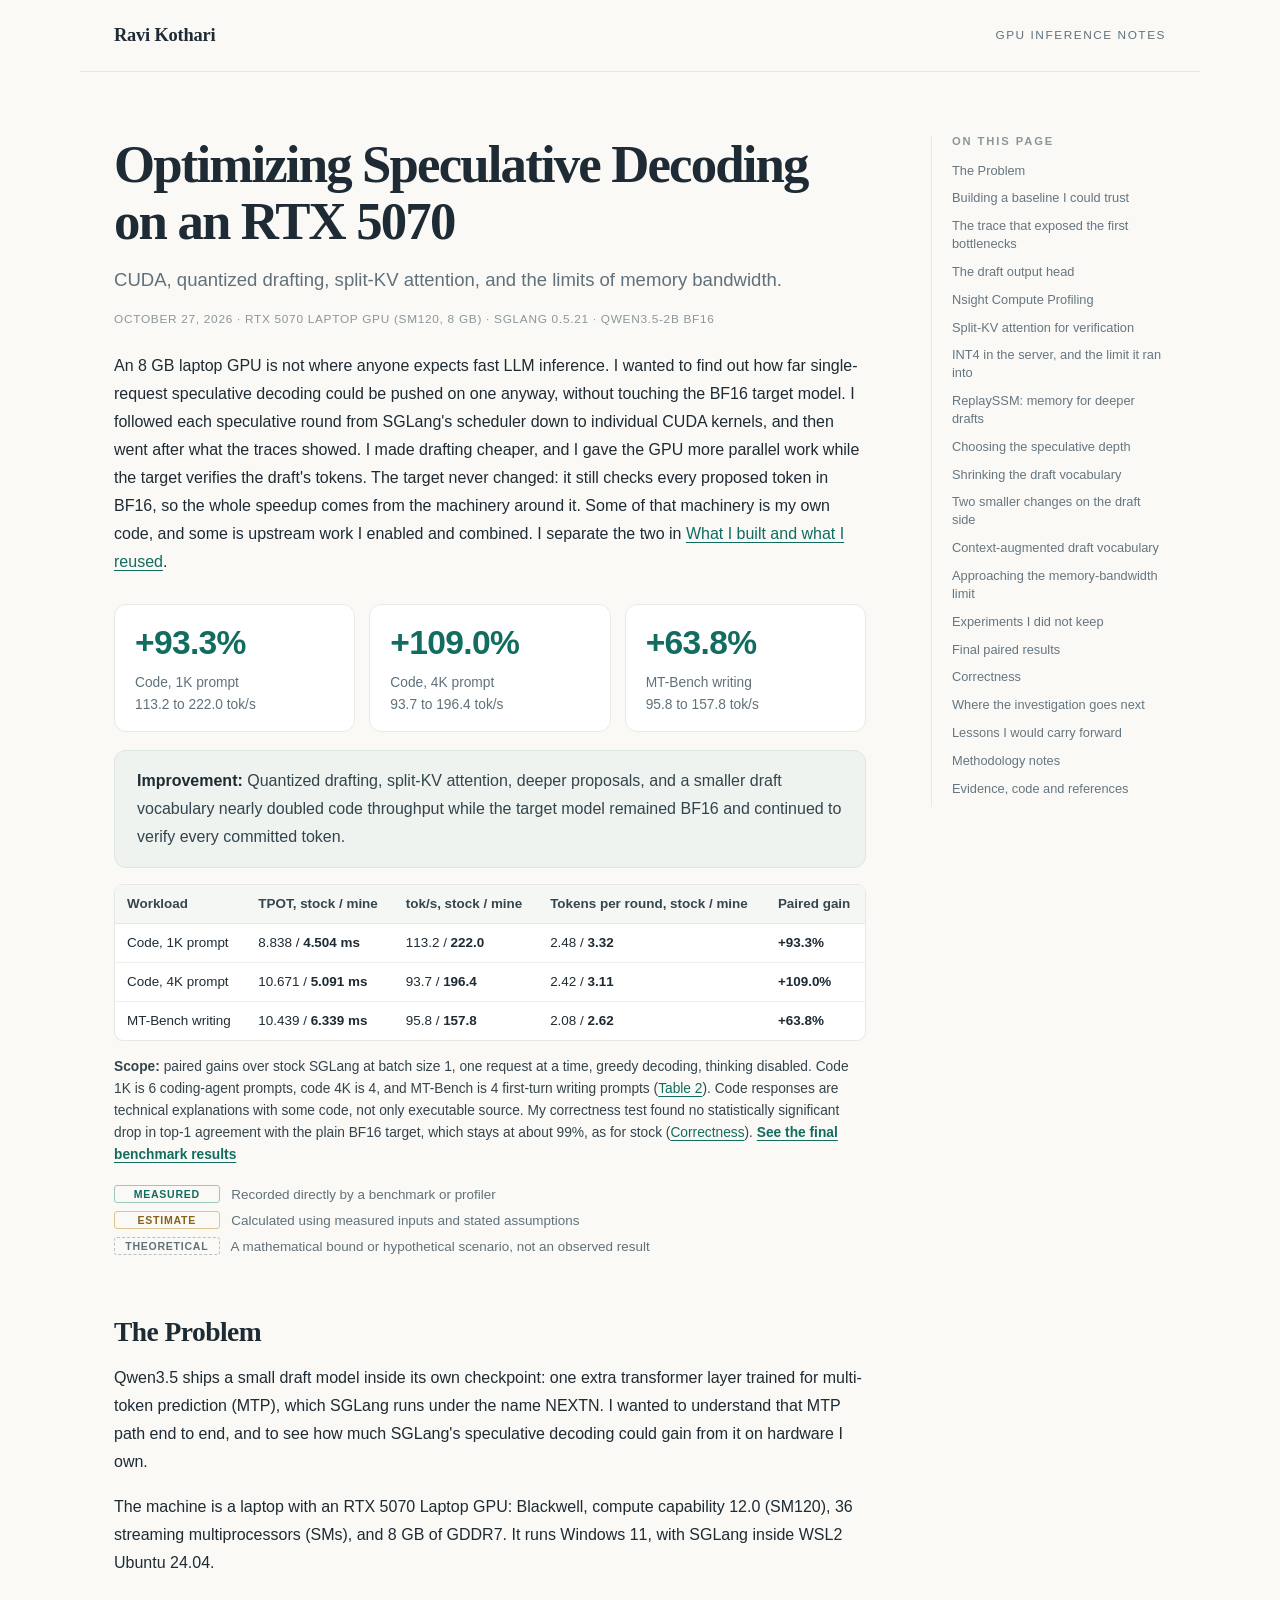
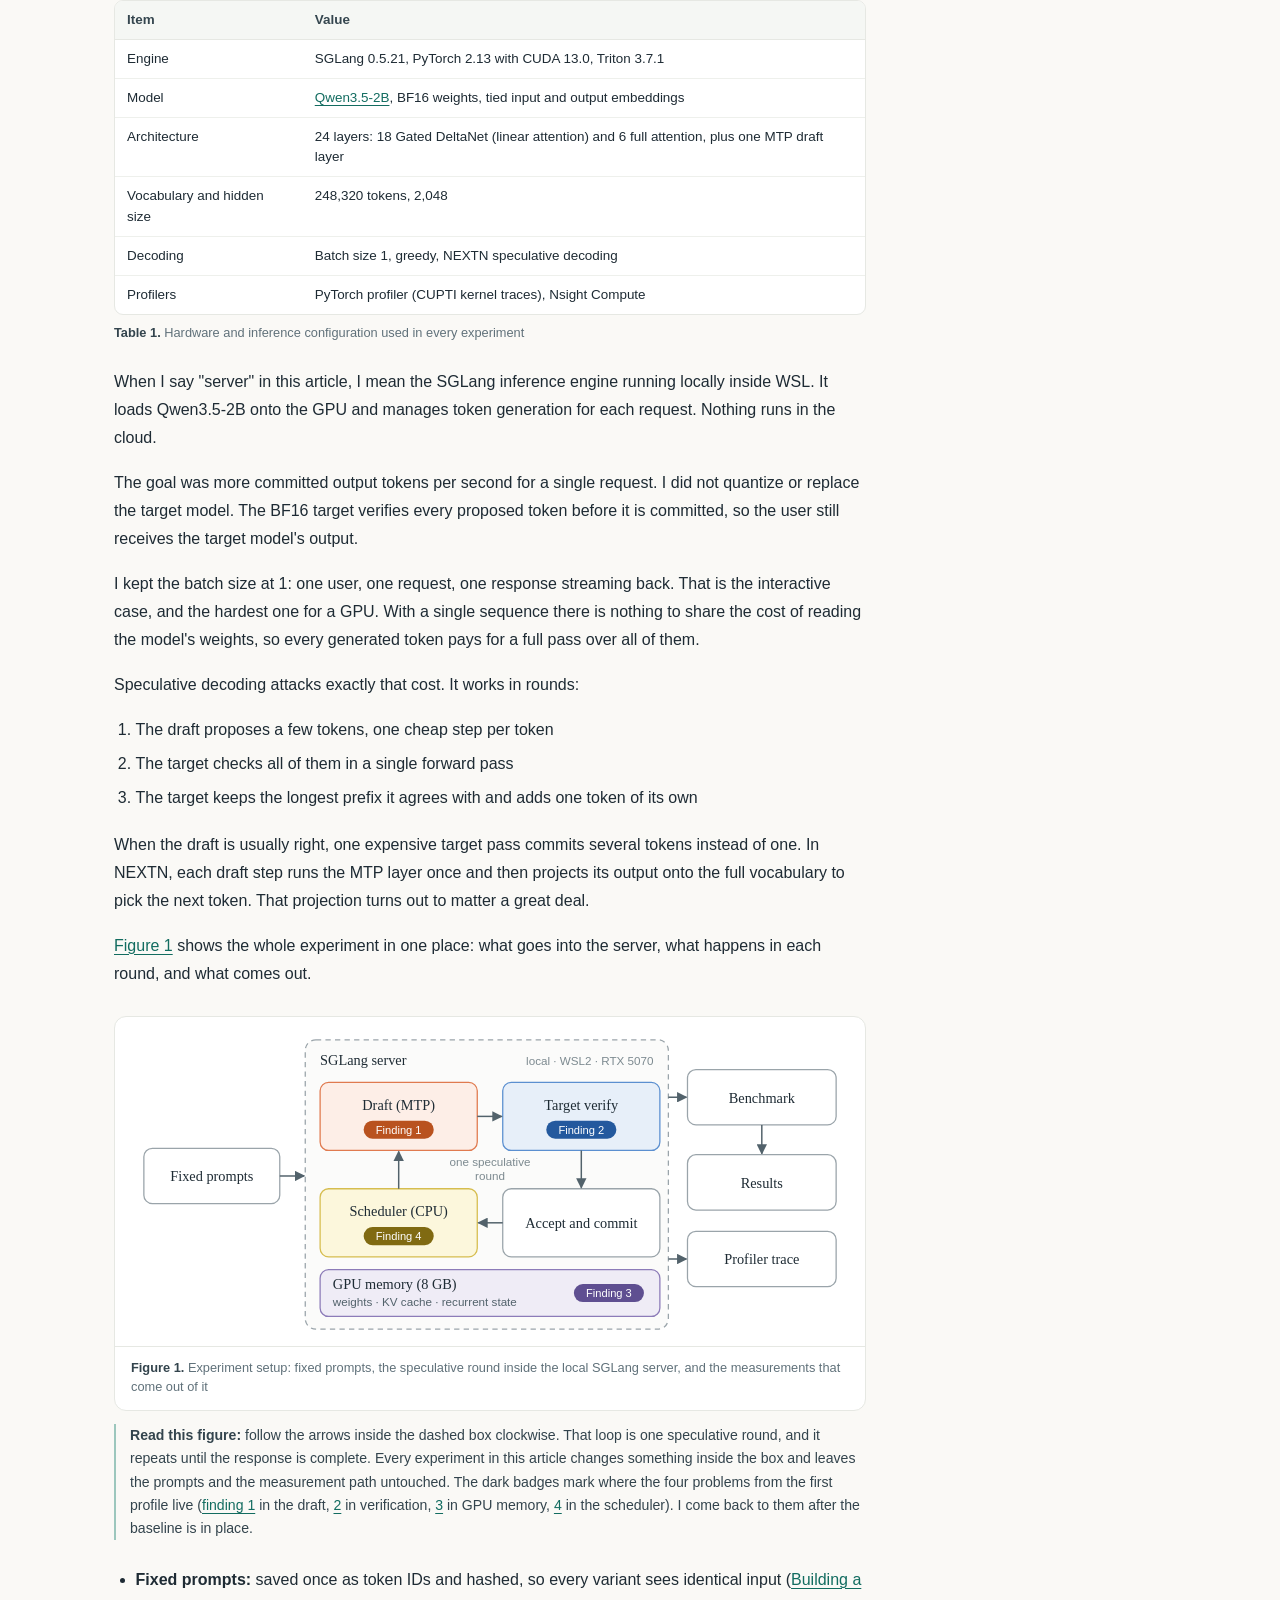
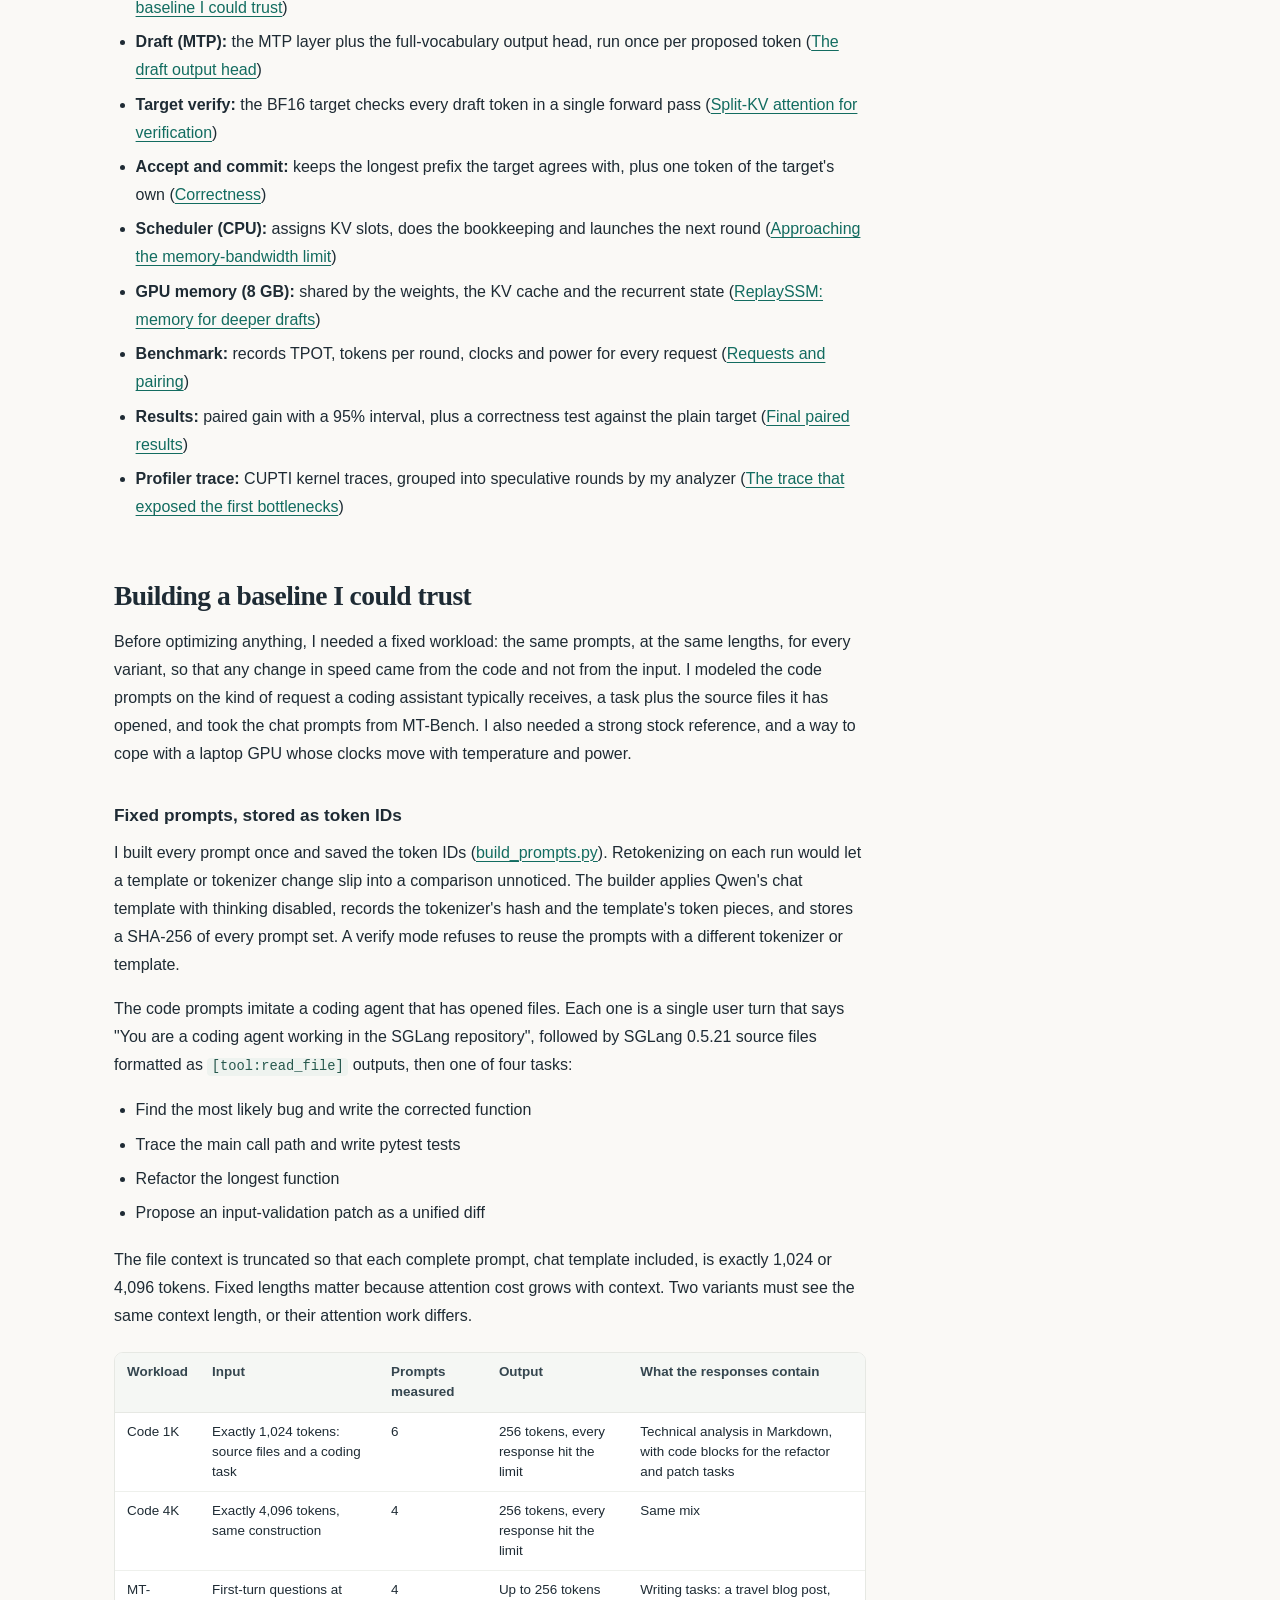
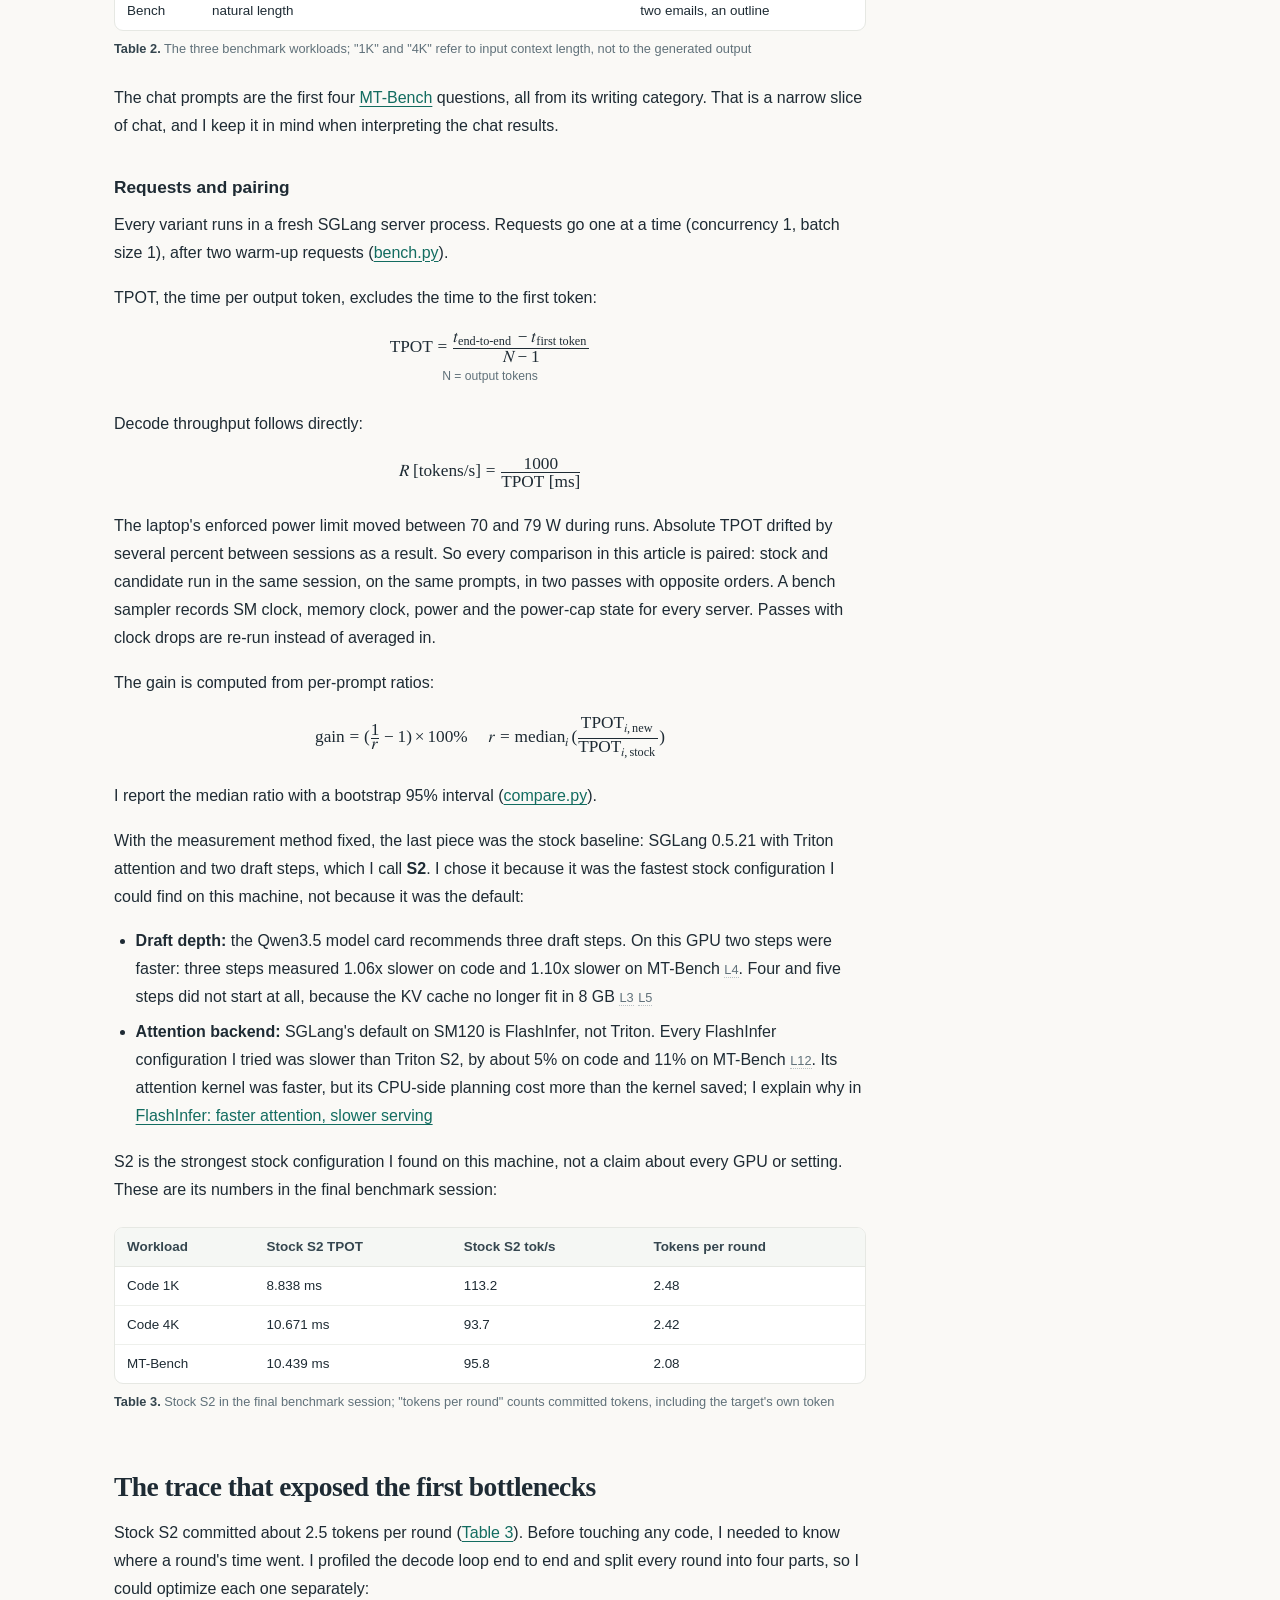
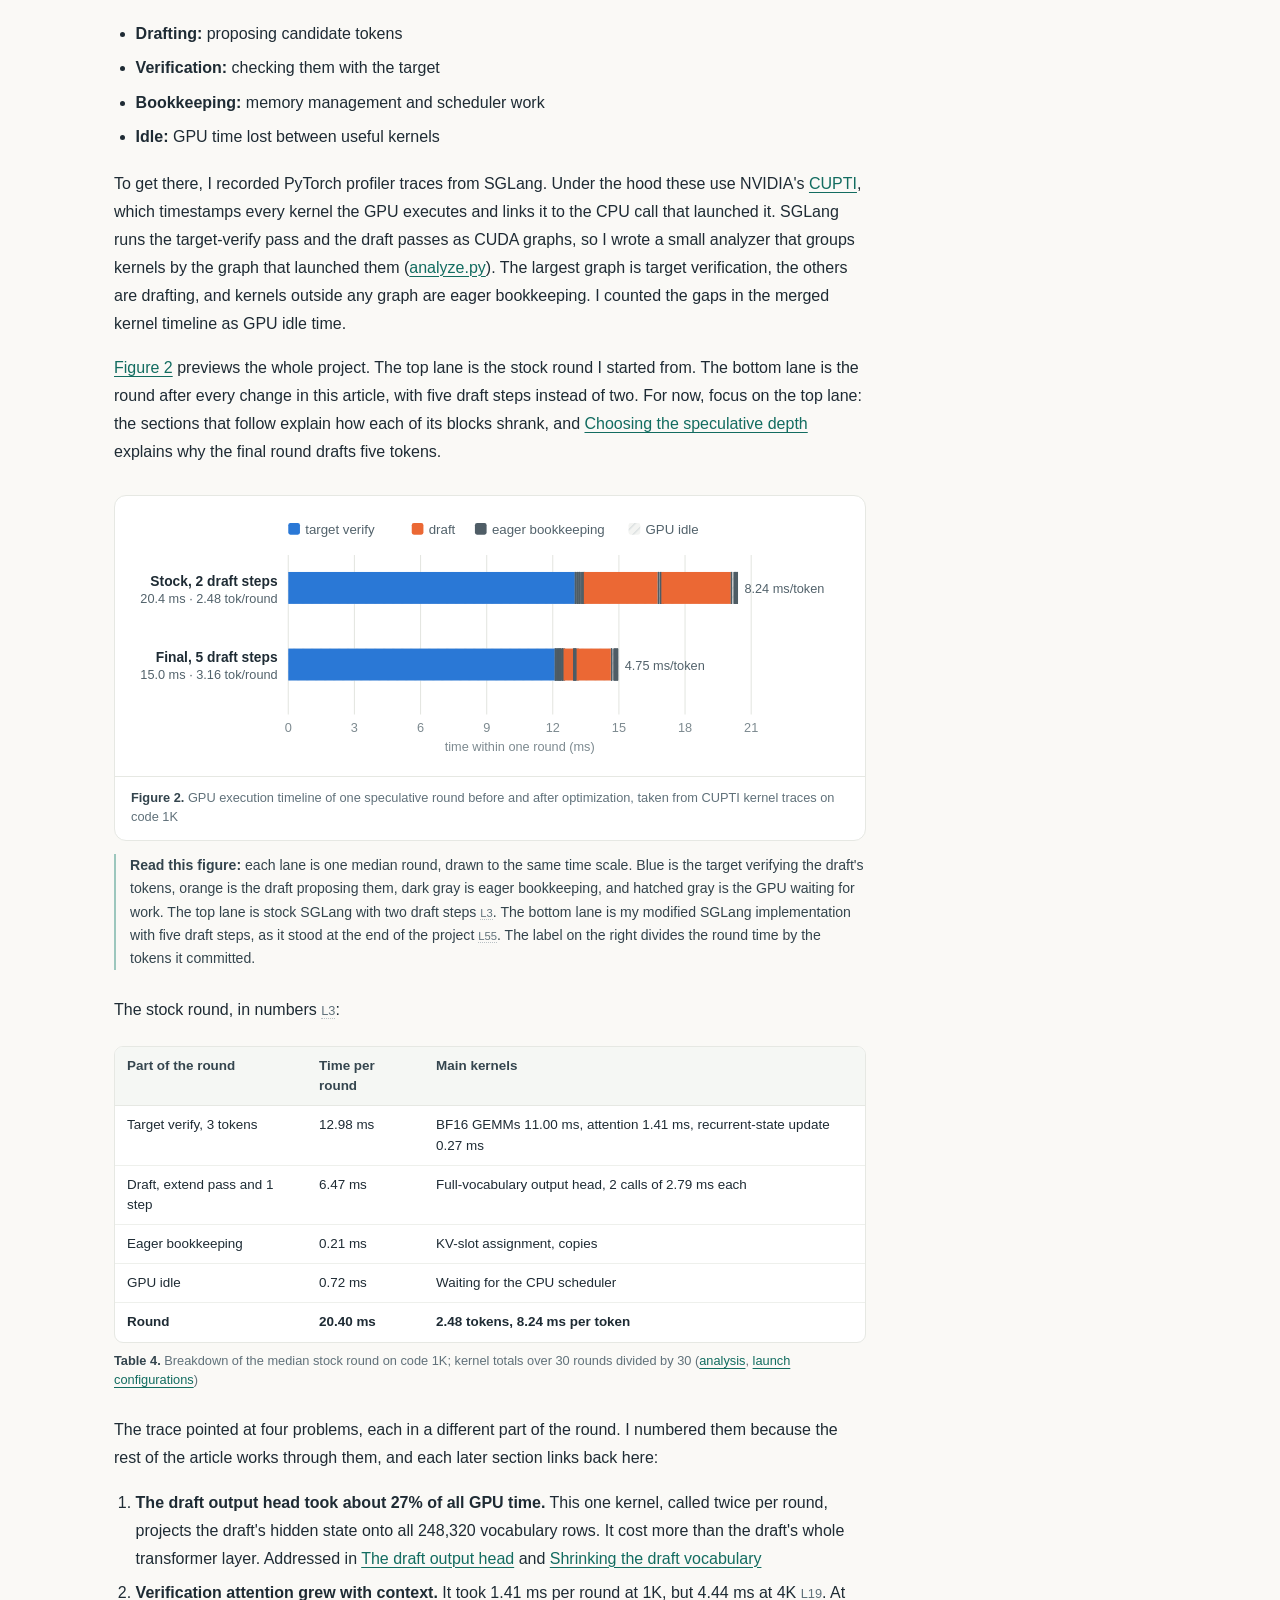
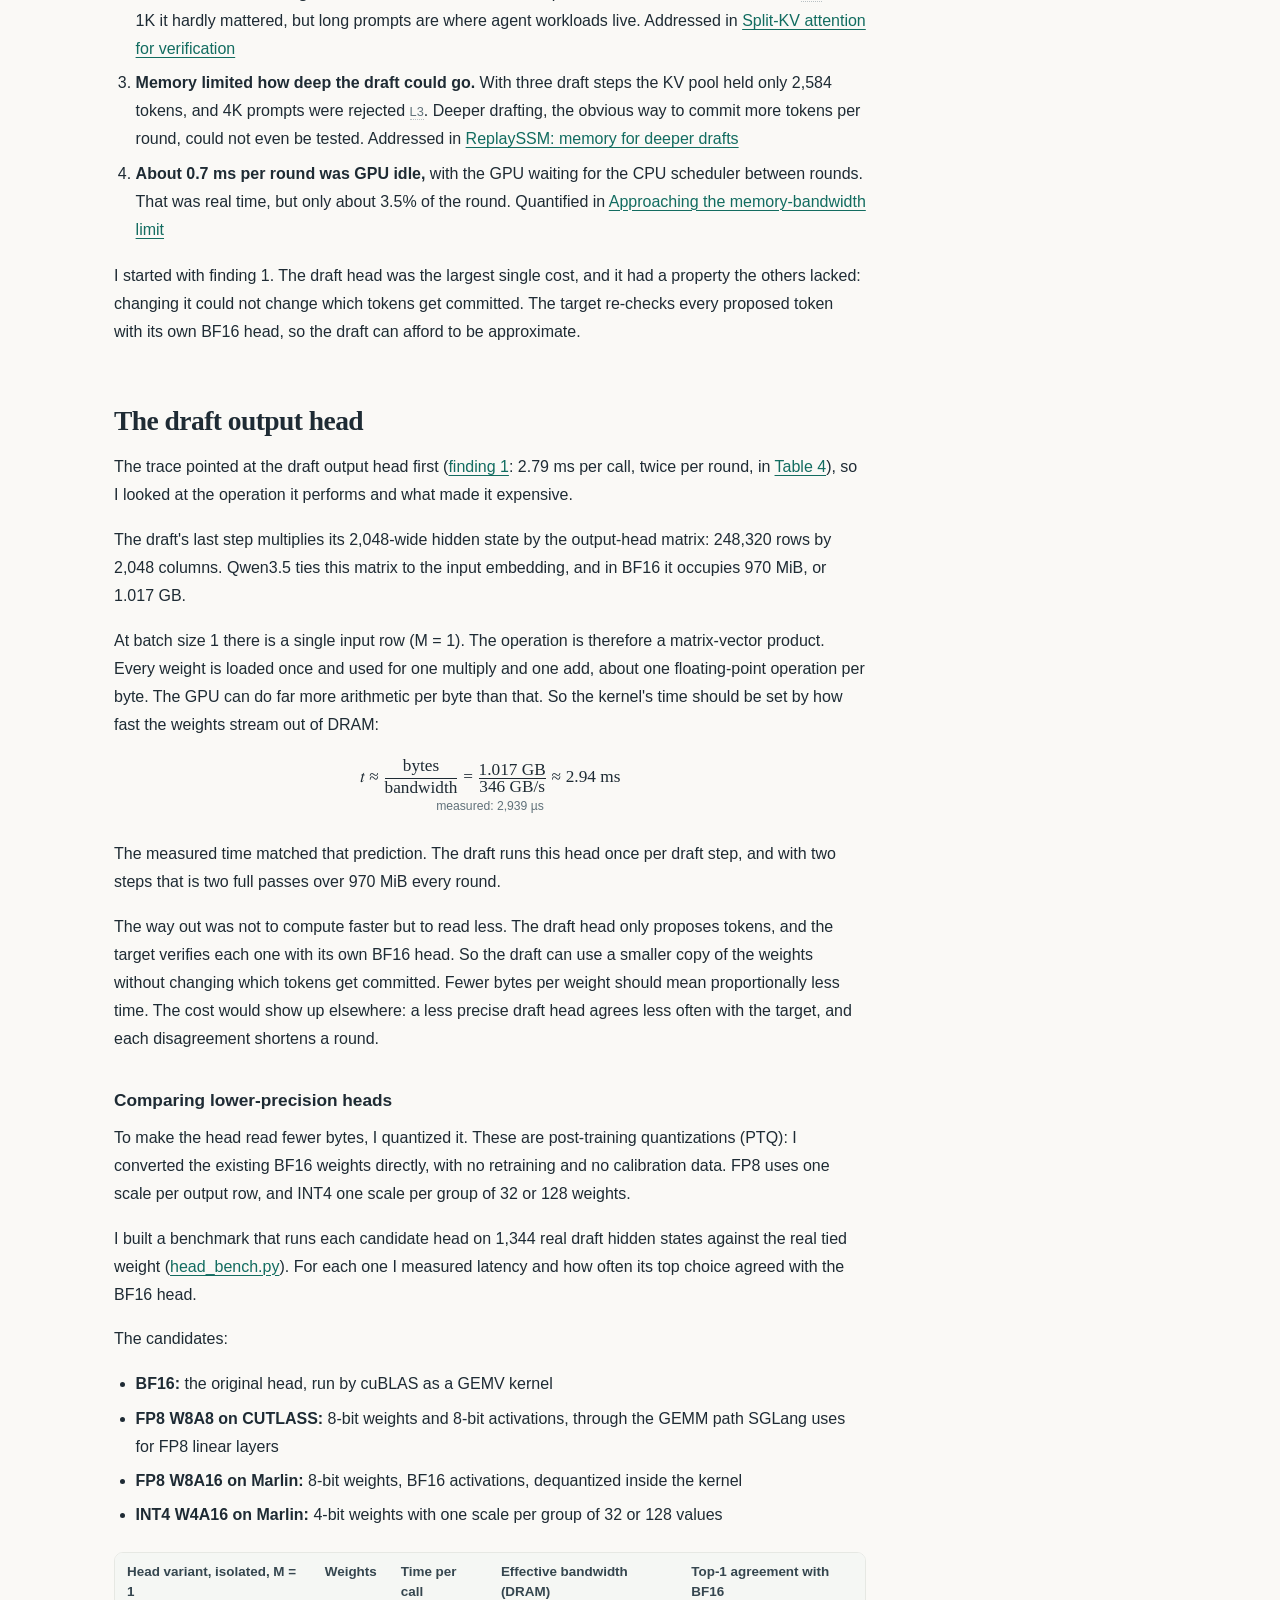
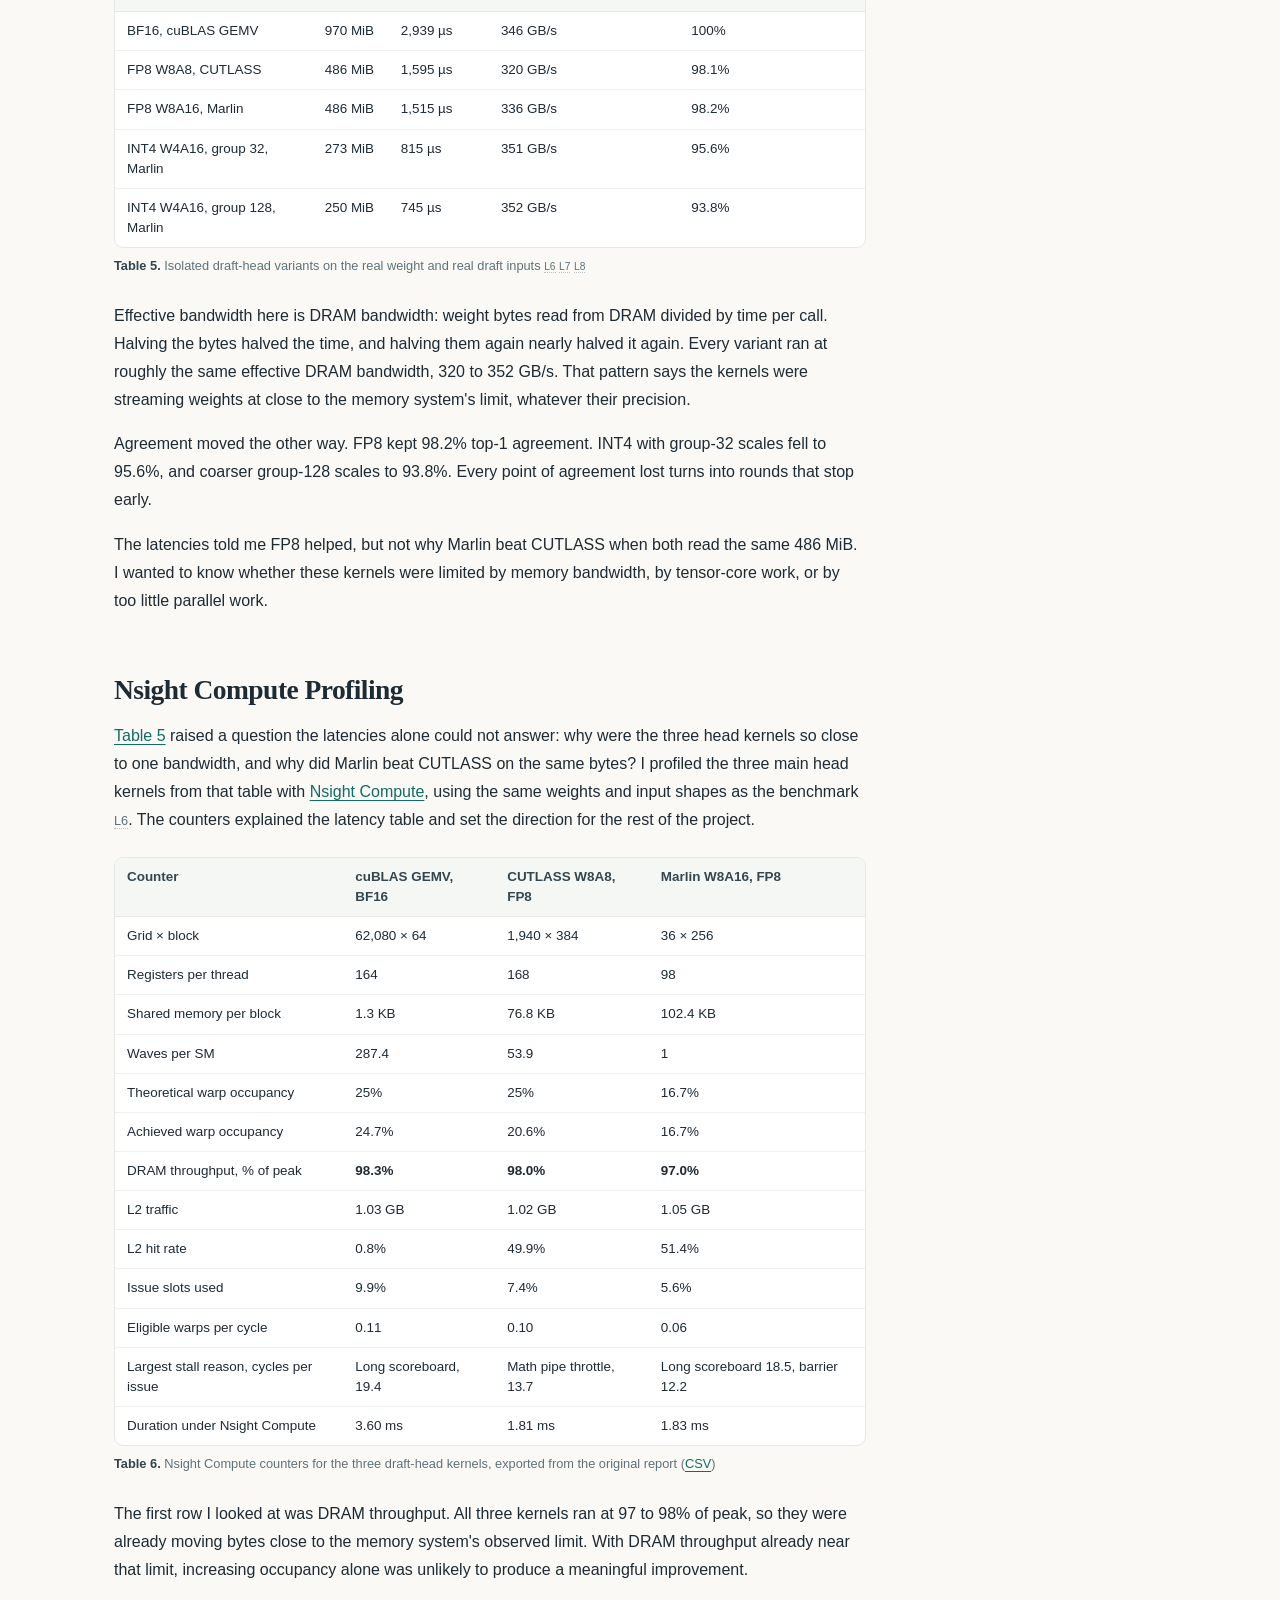
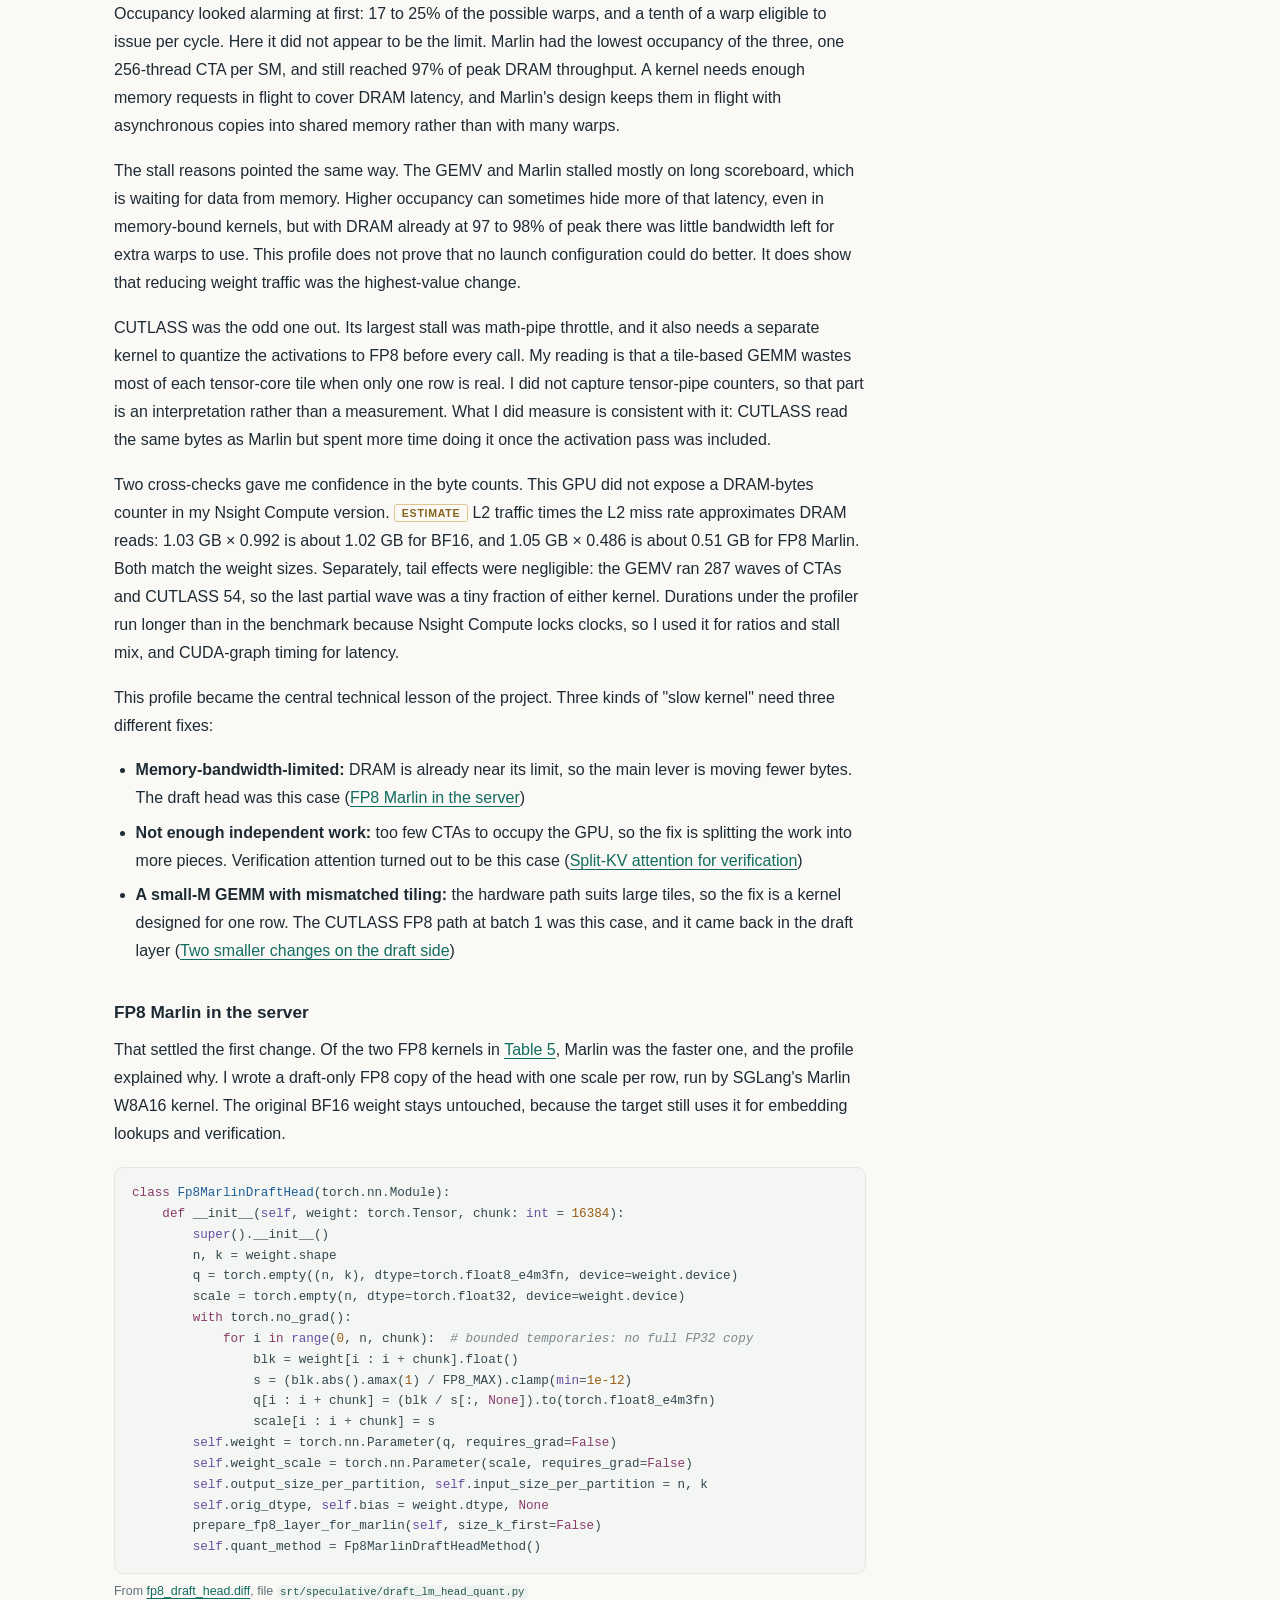
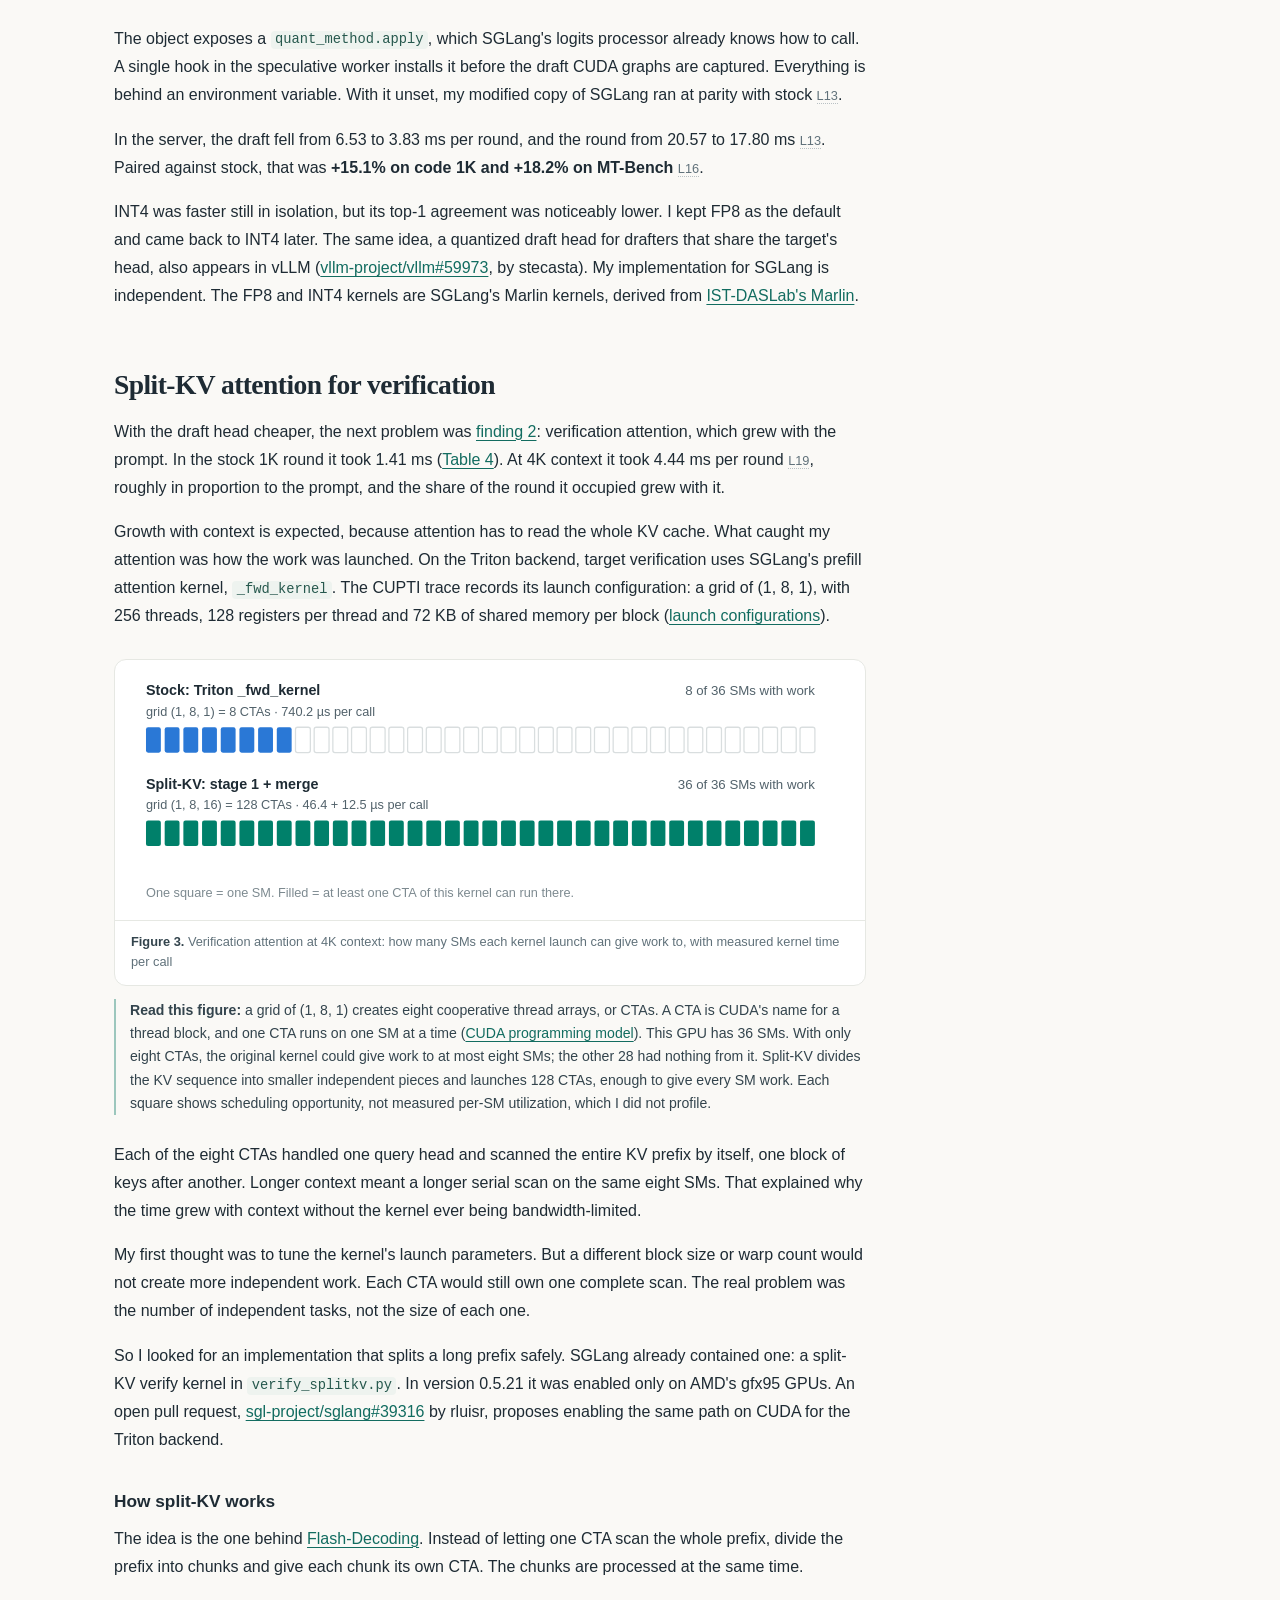
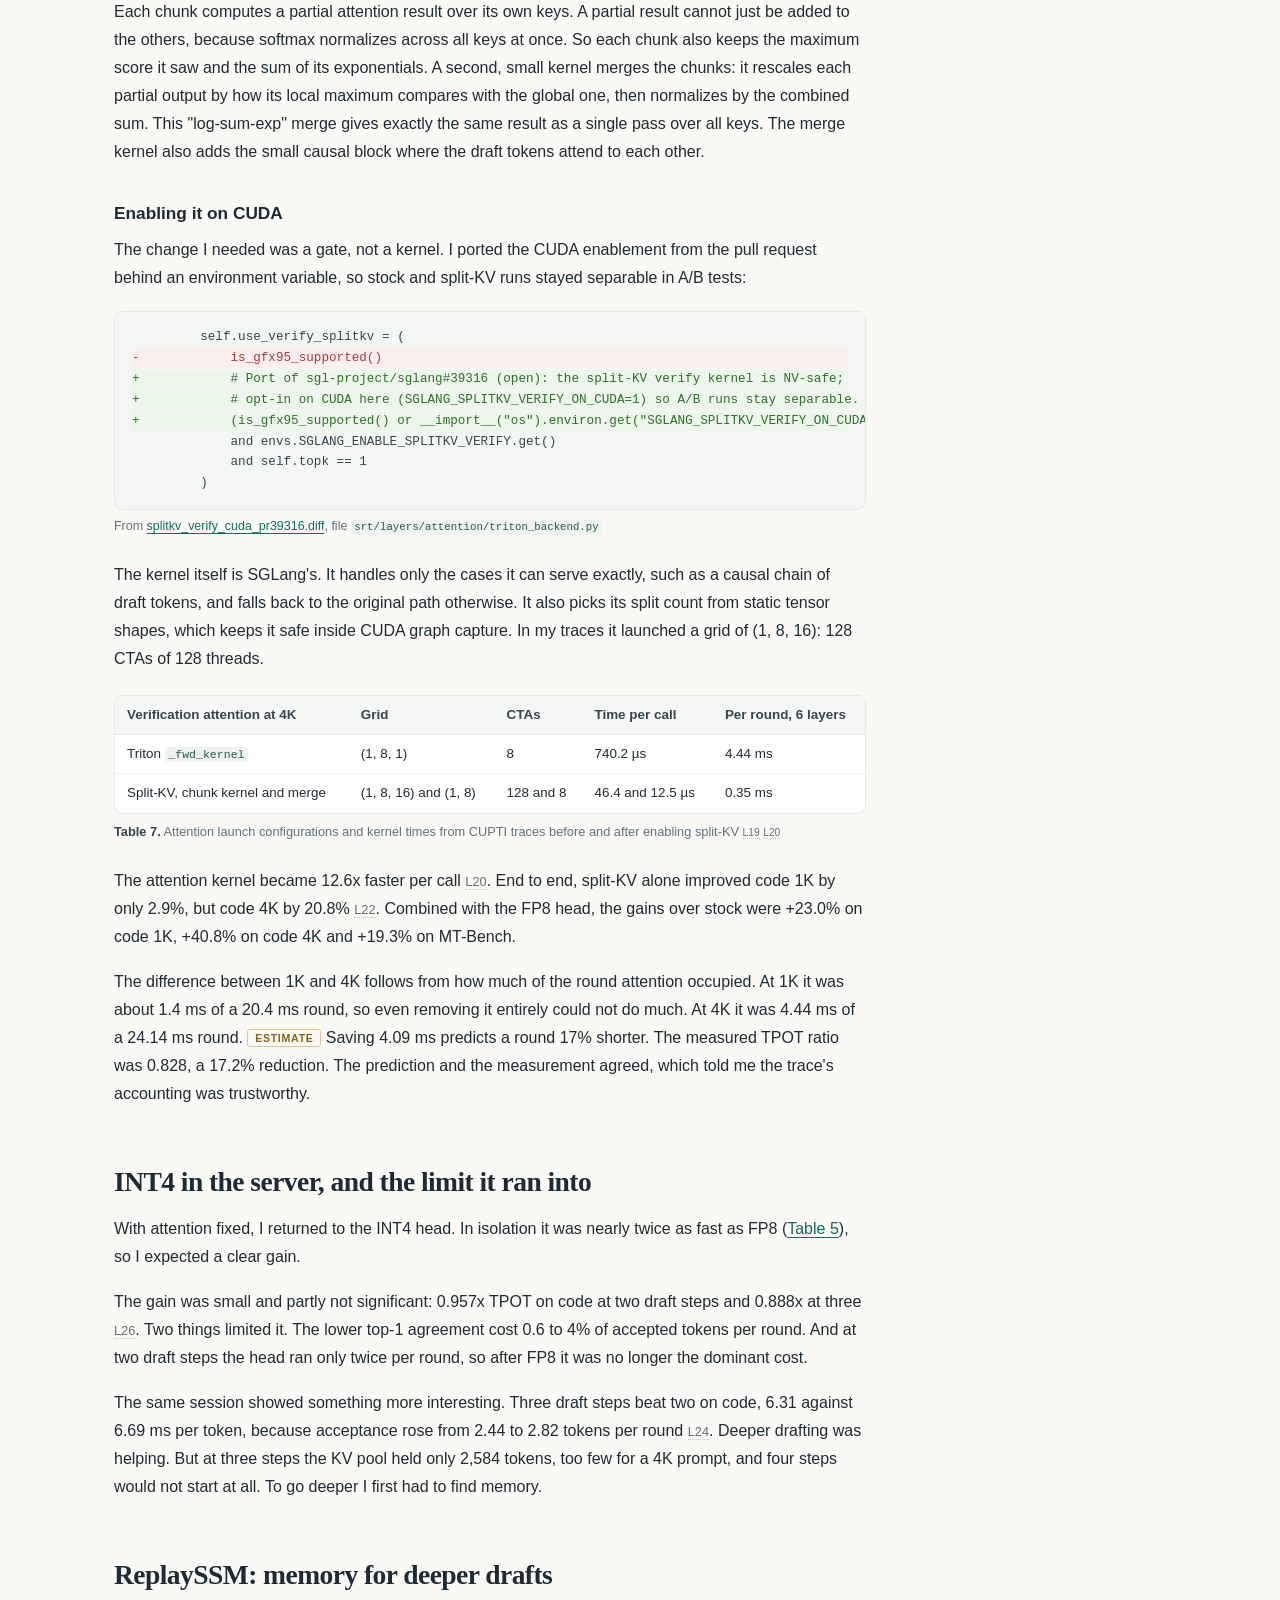
==== index.html @ a0af60de "Publish speculative decoding write-up: RTX 5070, SGLang NEXTN, Qwen3.5-2B" ====
<!doctype html>
<html lang="en">
<head>
<meta charset="utf-8">
<meta name="viewport" content="width=device-width, initial-scale=1">
<title>Optimizing Speculative Decoding on an RTX 5070</title>
<meta name="description" content="How I made SGLang&#x27;s NEXTN speculative decoding for Qwen3.5-2B up to 2.1x faster on an 8 GB laptop GPU without touching the BF16 target model.">
<meta name="author" content="Ravi Kothari">
<meta name="theme-color" content="#faf9f6">
<link rel="stylesheet" href="style.css">
</head>
<body>
<header class="site"><a href="index.html">Ravi Kothari</a><span>GPU inference notes</span></header>
<main>
<article>
<header class="post">
<h1>Optimizing Speculative Decoding on an RTX 5070</h1>
<p class="subtitle">CUDA, quantized drafting, split-KV attention, and the limits of memory bandwidth.</p>
<p class="meta">October 27, 2026 · RTX 5070 Laptop GPU (SM120, 8 GB) · SGLang 0.5.21 · Qwen3.5-2B BF16</p>
</header>
<p>An 8 GB laptop GPU is not where anyone expects fast LLM inference. I wanted to find out how far single-request speculative decoding could be pushed on one anyway, without touching the BF16 target model. I followed each speculative round from SGLang's scheduler down to individual CUDA kernels, and then went after what the traces showed. I made drafting cheaper, and I gave the GPU more parallel work while the target verifies the draft's tokens. The target never changed: it still checks every proposed token in BF16, so the whole speedup comes from the machinery around it. Some of that machinery is my own code, and some is upstream work I enabled and combined. I separate the two in <a href="#what-i-built-and-what-i-reused">What I built and what I reused</a>.</p>
<div class="stat-grid">
<div class="stat"><p class="stat-num">+93.3%</p><p class="stat-label">Code, 1K prompt<br>113.2 to 222.0 tok/s</p></div>
<div class="stat"><p class="stat-num">+109.0%</p><p class="stat-label">Code, 4K prompt<br>93.7 to 196.4 tok/s</p></div>
<div class="stat"><p class="stat-num">+63.8%</p><p class="stat-label">MT-Bench writing<br>95.8 to 157.8 tok/s</p></div>
</div>
<div class="callout">
<p><strong>Improvement:</strong> Quantized drafting, split-KV attention, deeper proposals, and a smaller draft vocabulary nearly doubled code throughput while the target model remained BF16 and continued to verify every committed token.</p>
</div>
<div class="top-table">
<div class="table-wrap"><table>
<thead>
<tr>
<th>Workload</th>
<th>TPOT, stock / mine</th>
<th>tok/s, stock / mine</th>
<th>Tokens per round, stock / mine</th>
<th>Paired gain</th>
</tr>
</thead>
<tbody>
<tr>
<td>Code, 1K prompt</td>
<td>8.838 / <strong>4.504 ms</strong></td>
<td>113.2 / <strong>222.0</strong></td>
<td>2.48 / <strong>3.32</strong></td>
<td><strong>+93.3%</strong></td>
</tr>
<tr>
<td>Code, 4K prompt</td>
<td>10.671 / <strong>5.091 ms</strong></td>
<td>93.7 / <strong>196.4</strong></td>
<td>2.42 / <strong>3.11</strong></td>
<td><strong>+109.0%</strong></td>
</tr>
<tr>
<td>MT-Bench writing</td>
<td>10.439 / <strong>6.339 ms</strong></td>
<td>95.8 / <strong>157.8</strong></td>
<td>2.08 / <strong>2.62</strong></td>
<td><strong>+63.8%</strong></td>
</tr>
</tbody>
</table></div>
</div>
<p class="result-scope"><strong>Scope:</strong> paired gains over stock SGLang at batch size 1, one request at a time, greedy decoding, thinking disabled. Code 1K is 6 coding-agent prompts, code 4K is 4, and MT-Bench is 4 first-turn writing prompts (<a href="#table-workloads">Table 2</a>). Code responses are technical explanations with some code, not only executable source. My correctness test found no statistically significant drop in top-1 agreement with the plain BF16 target, which stays at about 99%, as for stock (<a href="#correctness">Correctness</a>). <a class="result-link" href="#final-results">See the final benchmark results</a></p>
<div class="evidence-key">
<p><span class="tag meas">Measured</span> Recorded directly by a benchmark or profiler</p>
<p><span class="tag est">Estimate</span> Calculated using measured inputs and stated assumptions</p>
<p><span class="tag theo">Theoretical</span> A mathematical bound or hypothetical scenario, not an observed result</p>
</div>
<nav class="toc toc-inline" aria-label="Contents"><p class="toc-head">Contents</p><ol><li><a href="#the-problem">The Problem</a></li><li><a href="#building-a-baseline-i-could-trust">Building a baseline I could trust</a></li><li><a href="#the-trace-that-exposed-the-first-bottlenecks">The trace that exposed the first bottlenecks</a></li><li><a href="#the-draft-output-head">The draft output head</a></li><li><a href="#nsight-compute-profiling">Nsight Compute Profiling</a></li><li><a href="#split-kv-attention-for-verification">Split-KV attention for verification</a></li><li><a href="#int4-in-the-server-and-the-limit-it-ran-into">INT4 in the server, and the limit it ran into</a></li><li><a href="#replayssm-memory-for-deeper-drafts">ReplaySSM: memory for deeper drafts</a></li><li><a href="#choosing-the-speculative-depth">Choosing the speculative depth</a></li><li><a href="#shrinking-the-draft-vocabulary">Shrinking the draft vocabulary</a></li><li><a href="#two-smaller-changes-on-the-draft-side">Two smaller changes on the draft side</a></li><li><a href="#context-augmented-draft-vocabulary">Context-augmented draft vocabulary</a></li><li><a href="#approaching-the-memory-bandwidth-limit">Approaching the memory-bandwidth limit</a></li><li><a href="#experiments-i-did-not-keep">Experiments I did not keep</a></li><li><a href="#final-results">Final paired results</a></li><li><a href="#correctness">Correctness</a></li><li><a href="#where-the-investigation-goes-next">Where the investigation goes next</a></li><li><a href="#lessons-i-would-carry-forward">Lessons I would carry forward</a></li><li><a href="#methodology-notes">Methodology notes</a></li><li><a href="#evidence-code-and-references">Evidence, code and references</a></li></ol></nav>
<h2 id="the-problem">The Problem</h2>
<p>Qwen3.5 ships a small draft model inside its own checkpoint: one extra transformer layer trained for multi-token prediction (MTP), which SGLang runs under the name NEXTN. I wanted to understand that MTP path end to end, and to see how much SGLang's speculative decoding could gain from it on hardware I own.</p>
<p>The machine is a laptop with an RTX 5070 Laptop GPU: Blackwell, compute capability 12.0 (SM120), 36 streaming multiprocessors (SMs), and 8 GB of GDDR7. It runs Windows 11, with SGLang inside WSL2 Ubuntu 24.04.</p>
<div class="table-wrap"><table>
<thead>
<tr>
<th>Item</th>
<th>Value</th>
</tr>
</thead>
<tbody>
<tr>
<td>Engine</td>
<td>SGLang 0.5.21, PyTorch 2.13 with CUDA 13.0, Triton 3.7.1</td>
</tr>
<tr>
<td>Model</td>
<td><a href="https://huggingface.co/Qwen/Qwen3.5-2B" target="_blank" rel="noopener noreferrer">Qwen3.5-2B</a>, BF16 weights, tied input and output embeddings</td>
</tr>
<tr>
<td>Architecture</td>
<td>24 layers: 18 Gated DeltaNet (linear attention) and 6 full attention, plus one MTP draft layer</td>
</tr>
<tr>
<td>Vocabulary and hidden size</td>
<td>248,320 tokens, 2,048</td>
</tr>
<tr>
<td>Decoding</td>
<td>Batch size 1, greedy, NEXTN speculative decoding</td>
</tr>
<tr>
<td>Profilers</td>
<td>PyTorch profiler (CUPTI kernel traces), Nsight Compute</td>
</tr>
</tbody>
</table></div>
<p class="caption" id="table-setup"><span class="cap-num">Table 1.</span> Hardware and inference configuration used in every experiment</p>
<p>When I say &quot;server&quot; in this article, I mean the SGLang inference engine running locally inside WSL. It loads Qwen3.5-2B onto the GPU and manages token generation for each request. Nothing runs in the cloud.</p>
<p>The goal was more committed output tokens per second for a single request. I did not quantize or replace the target model. The BF16 target verifies every proposed token before it is committed, so the user still receives the target model's output.</p>
<p>I kept the batch size at 1: one user, one request, one response streaming back. That is the interactive case, and the hardest one for a GPU. With a single sequence there is nothing to share the cost of reading the model's weights, so every generated token pays for a full pass over all of them.</p>
<p>Speculative decoding attacks exactly that cost. It works in rounds:</p>
<ol>
<li>The draft proposes a few tokens, one cheap step per token</li>
<li>The target checks all of them in a single forward pass</li>
<li>The target keeps the longest prefix it agrees with and adds one token of its own</li>
</ol>
<p>When the draft is usually right, one expensive target pass commits several tokens instead of one. In NEXTN, each draft step runs the MTP layer once and then projects its output onto the full vocabulary to pick the next token. That projection turns out to matter a great deal.</p>
<p><a href="#figure-setup">Figure 1</a> shows the whole experiment in one place: what goes into the server, what happens in each round, and what comes out.</p>
<figure>
<div class="fig-body"><img src="assets/fig-setup.svg" alt="Experiment setup. Fixed prompts enter the SGLang server, which runs locally in WSL2 on the RTX 5070. Inside it, each round loops through draft, target verify, accept and commit, and the CPU scheduler, above a strip for the 8 GB of GPU memory holding weights, KV cache and recurrent state. The server feeds a benchmark, which feeds the results, and a profiler trace. Badges mark finding 1 on the draft, finding 2 on verification, finding 3 on GPU memory and finding 4 on the scheduler."></div>
<figcaption id="figure-setup"><span class="cap-num">Figure 1.</span> Experiment setup: fixed prompts, the speculative round inside the local SGLang server, and the measurements that come out of it</figcaption>
</figure>
<p class="read-guide"><strong>Read this figure:</strong> follow the arrows inside the dashed box clockwise. That loop is one speculative round, and it repeats until the response is complete. Every experiment in this article changes something inside the box and leaves the prompts and the measurement path untouched. The dark badges mark where the four problems from the first profile live (<a href="#finding-1">finding 1</a> in the draft, <a href="#finding-2">2</a> in verification, <a href="#finding-3">3</a> in GPU memory, <a href="#finding-4">4</a> in the scheduler). I come back to them after the baseline is in place.</p>
<ul>
<li><strong>Fixed prompts:</strong> saved once as token IDs and hashed, so every variant sees identical input (<a href="#building-a-baseline-i-could-trust">Building a baseline I could trust</a>)</li>
<li><strong>Draft (MTP):</strong> the MTP layer plus the full-vocabulary output head, run once per proposed token (<a href="#the-draft-output-head">The draft output head</a>)</li>
<li><strong>Target verify:</strong> the BF16 target checks every draft token in a single forward pass (<a href="#split-kv-attention-for-verification">Split-KV attention for verification</a>)</li>
<li><strong>Accept and commit:</strong> keeps the longest prefix the target agrees with, plus one token of the target's own (<a href="#correctness">Correctness</a>)</li>
<li><strong>Scheduler (CPU):</strong> assigns KV slots, does the bookkeeping and launches the next round (<a href="#approaching-the-memory-bandwidth-limit">Approaching the memory-bandwidth limit</a>)</li>
<li><strong>GPU memory (8 GB):</strong> shared by the weights, the KV cache and the recurrent state (<a href="#replayssm-memory-for-deeper-drafts">ReplaySSM: memory for deeper drafts</a>)</li>
<li><strong>Benchmark:</strong> records TPOT, tokens per round, clocks and power for every request (<a href="#requests-and-pairing">Requests and pairing</a>)</li>
<li><strong>Results:</strong> paired gain with a 95% interval, plus a correctness test against the plain target (<a href="#final-results">Final paired results</a>)</li>
<li><strong>Profiler trace:</strong> CUPTI kernel traces, grouped into speculative rounds by my analyzer (<a href="#the-trace-that-exposed-the-first-bottlenecks">The trace that exposed the first bottlenecks</a>)</li>
</ul>
<h2 id="building-a-baseline-i-could-trust">Building a baseline I could trust</h2>
<p>Before optimizing anything, I needed a fixed workload: the same prompts, at the same lengths, for every variant, so that any change in speed came from the code and not from the input. I modeled the code prompts on the kind of request a coding assistant typically receives, a task plus the source files it has opened, and took the chat prompts from MT-Bench. I also needed a strong stock reference, and a way to cope with a laptop GPU whose clocks move with temperature and power.</p>
<h3 id="fixed-prompts-stored-as-token-ids">Fixed prompts, stored as token IDs</h3>
<p>I built every prompt once and saved the token IDs (<a href="code/data/build_prompts.py">build_prompts.py</a>). Retokenizing on each run would let a template or tokenizer change slip into a comparison unnoticed. The builder applies Qwen's chat template with thinking disabled, records the tokenizer's hash and the template's token pieces, and stores a SHA-256 of every prompt set. A verify mode refuses to reuse the prompts with a different tokenizer or template.</p>
<p>The code prompts imitate a coding agent that has opened files. Each one is a single user turn that says &quot;You are a coding agent working in the SGLang repository&quot;, followed by SGLang 0.5.21 source files formatted as <code>[tool:read_file]</code> outputs, then one of four tasks:</p>
<ul>
<li>Find the most likely bug and write the corrected function</li>
<li>Trace the main call path and write pytest tests</li>
<li>Refactor the longest function</li>
<li>Propose an input-validation patch as a unified diff</li>
</ul>
<p>The file context is truncated so that each complete prompt, chat template included, is exactly 1,024 or 4,096 tokens. Fixed lengths matter because attention cost grows with context. Two variants must see the same context length, or their attention work differs.</p>
<div class="table-wrap"><table>
<thead>
<tr>
<th>Workload</th>
<th>Input</th>
<th>Prompts measured</th>
<th>Output</th>
<th>What the responses contain</th>
</tr>
</thead>
<tbody>
<tr>
<td>Code 1K</td>
<td>Exactly 1,024 tokens: source files and a coding task</td>
<td>6</td>
<td>256 tokens, every response hit the limit</td>
<td>Technical analysis in Markdown, with code blocks for the refactor and patch tasks</td>
</tr>
<tr>
<td>Code 4K</td>
<td>Exactly 4,096 tokens, same construction</td>
<td>4</td>
<td>256 tokens, every response hit the limit</td>
<td>Same mix</td>
</tr>
<tr>
<td>MT-Bench</td>
<td>First-turn questions at natural length</td>
<td>4</td>
<td>Up to 256 tokens</td>
<td>Writing tasks: a travel blog post, two emails, an outline</td>
</tr>
</tbody>
</table></div>
<p class="caption" id="table-workloads"><span class="cap-num">Table 2.</span> The three benchmark workloads; &quot;1K&quot; and &quot;4K&quot; refer to input context length, not to the generated output</p>
<p>The chat prompts are the first four <a href="https://github.com/lm-sys/FastChat/tree/main/fastchat/llm_judge" target="_blank" rel="noopener noreferrer">MT-Bench</a> questions, all from its writing category. That is a narrow slice of chat, and I keep it in mind when interpreting the chat results.</p>
<h3 id="requests-and-pairing">Requests and pairing</h3>
<p>Every variant runs in a fresh SGLang server process. Requests go one at a time (concurrency 1, batch size 1), after two warm-up requests (<a href="code/scripts/bench.py">bench.py</a>).</p>
<p>TPOT, the time per output token, excludes the time to the first token:</p>
<div class="eq"><math display="block"><mrow><mtext>TPOT</mtext><mo>=</mo><mfrac><mrow><msub><mi>t</mi><mtext>end-to-end</mtext></msub><mo>−</mo><msub><mi>t</mi><mtext>first token</mtext></msub></mrow><mrow><mi>N</mi><mo>−</mo><mn>1</mn></mrow></mfrac></mrow></math><span class="eq-label">N = output tokens</span></div>
<p>Decode throughput follows directly:</p>
<div class="eq"><math display="block"><mrow><mi>R</mi><mspace width="0.25em"/><mtext>[tokens/s]</mtext><mo>=</mo><mfrac><mn>1000</mn><mrow><mtext>TPOT</mtext><mspace width="0.25em"/><mtext>[ms]</mtext></mrow></mfrac></mrow></math></div>
<p>The laptop's enforced power limit moved between 70 and 79 W during runs. Absolute TPOT drifted by several percent between sessions as a result. So every comparison in this article is paired: stock and candidate run in the same session, on the same prompts, in two passes with opposite orders. A bench sampler records SM clock, memory clock, power and the power-cap state for every server. Passes with clock drops are re-run instead of averaged in.</p>
<p>The gain is computed from per-prompt ratios:</p>
<div class="eq"><math display="block"><mrow><mtext>gain</mtext><mo>=</mo><mrow><mo>(</mo><mfrac><mn>1</mn><mi>r</mi></mfrac><mo>−</mo><mn>1</mn><mo>)</mo></mrow><mo>×</mo><mn>100%</mn><mspace width="1.2em"/><mi>r</mi><mo>=</mo><msub><mtext>median</mtext><mi>i</mi></msub><mrow><mo>(</mo><mfrac><msub><mtext>TPOT</mtext><mrow><mi>i</mi><mo>,</mo><mtext>new</mtext></mrow></msub><msub><mtext>TPOT</mtext><mrow><mi>i</mi><mo>,</mo><mtext>stock</mtext></mrow></msub></mfrac><mo>)</mo></mrow></mrow></math></div>
<p>I report the median ratio with a bootstrap 95% interval (<a href="code/scripts/compare.py">compare.py</a>).</p>
<p>With the measurement method fixed, the last piece was the stock baseline: SGLang 0.5.21 with Triton attention and two draft steps, which I call <strong>S2</strong>. I chose it because it was the fastest stock configuration I could find on this machine, not because it was the default:</p>
<ul>
<li><strong>Draft depth:</strong> the Qwen3.5 model card recommends three draft steps. On this GPU two steps were faster: three steps measured 1.06x slower on code and 1.10x slower on MT-Bench <a class="cite" href="data/ledger.html#L4" title="Ledger entry 4: strongest stock NEXTN steps (1-5), topk 1, draft tokens = steps+1 (order rev, unprofiled)">L4</a>. Four and five steps did not start at all, because the KV cache no longer fit in 8 GB <a class="cite" href="data/ledger.html#L3" title="Ledger entry 3: strongest stock NEXTN steps (1-5), topk 1, draft tokens = steps+1 (order fwd, profiled)">L3</a> <a class="cite" href="data/ledger.html#L5" title="Ledger entry 5: S5 fit probe on 8 GB">L5</a></li>
<li><strong>Attention backend:</strong> SGLang's default on SM120 is FlashInfer, not Triton. Every FlashInfer configuration I tried was slower than Triton S2, by about 5% on code and 11% on MT-Bench <a class="cite" href="data/ledger.html#L12" title="Ledger entry 12: stock-default (FlashInfer) baseline re-establishment, pass 2">L12</a>. Its attention kernel was faster, but its CPU-side planning cost more than the kernel saved; I explain why in <a href="#flashinfer-faster-attention-slower-serving">FlashInfer: faster attention, slower serving</a></li>
</ul>
<p>S2 is the strongest stock configuration I found on this machine, not a claim about every GPU or setting. These are its numbers in the final benchmark session:</p>
<div class="table-wrap"><table>
<thead>
<tr>
<th>Workload</th>
<th>Stock S2 TPOT</th>
<th>Stock S2 tok/s</th>
<th>Tokens per round</th>
</tr>
</thead>
<tbody>
<tr>
<td>Code 1K</td>
<td>8.838 ms</td>
<td>113.2</td>
<td>2.48</td>
</tr>
<tr>
<td>Code 4K</td>
<td>10.671 ms</td>
<td>93.7</td>
<td>2.42</td>
</tr>
<tr>
<td>MT-Bench</td>
<td>10.439 ms</td>
<td>95.8</td>
<td>2.08</td>
</tr>
</tbody>
</table></div>
<p class="caption" id="table-stock"><span class="cap-num">Table 3.</span> Stock S2 in the final benchmark session; &quot;tokens per round&quot; counts committed tokens, including the target's own token</p>
<h2 id="the-trace-that-exposed-the-first-bottlenecks">The trace that exposed the first bottlenecks</h2>
<p>Stock S2 committed about 2.5 tokens per round (<a href="#table-stock">Table 3</a>). Before touching any code, I needed to know where a round's time went. I profiled the decode loop end to end and split every round into four parts, so I could optimize each one separately:</p>
<ul>
<li><strong>Drafting:</strong> proposing candidate tokens</li>
<li><strong>Verification:</strong> checking them with the target</li>
<li><strong>Bookkeeping:</strong> memory management and scheduler work</li>
<li><strong>Idle:</strong> GPU time lost between useful kernels</li>
</ul>
<p>To get there, I recorded PyTorch profiler traces from SGLang. Under the hood these use NVIDIA's <a href="https://docs.nvidia.com/cupti/" target="_blank" rel="noopener noreferrer">CUPTI</a>, which timestamps every kernel the GPU executes and links it to the CPU call that launched it. SGLang runs the target-verify pass and the draft passes as CUDA graphs, so I wrote a small analyzer that groups kernels by the graph that launched them (<a href="code/profiling/analyze.py">analyze.py</a>). The largest graph is target verification, the others are drafting, and kernels outside any graph are eager bookkeeping. I counted the gaps in the merged kernel timeline as GPU idle time.</p>
<p><a href="#figure-timeline">Figure 2</a> previews the whole project. The top lane is the stock round I started from. The bottom lane is the round after every change in this article, with five draft steps instead of two. For now, focus on the top lane: the sections that follow explain how each of its blocks shrank, and <a href="#choosing-the-speculative-depth">Choosing the speculative depth</a> explains why the final round drafts five tokens.</p>
<figure>
<div class="fig-body"><img src="assets/fig-round-timeline.svg" alt="Timeline of one speculative round on code 1K. Stock SGLang: 20.4 ms, a long target-verify block followed by a long draft block. My implementation: 15.0 ms, a shorter verify block and a much shorter draft block."></div>
<figcaption id="figure-timeline"><span class="cap-num">Figure 2.</span> GPU execution timeline of one speculative round before and after optimization, taken from CUPTI kernel traces on code 1K</figcaption>
</figure>
<p class="read-guide"><strong>Read this figure:</strong> each lane is one median round, drawn to the same time scale. Blue is the target verifying the draft's tokens, orange is the draft proposing them, dark gray is eager bookkeeping, and hatched gray is the GPU waiting for work. The top lane is stock SGLang with two draft steps <a class="cite" href="data/ledger.html#L3" title="Ledger entry 3: strongest stock NEXTN steps (1-5), topk 1, draft tokens = steps+1 (order fwd, profiled)">L3</a>. The bottom lane is my modified SGLang implementation with five draft steps, as it stood at the end of the project <a class="cite" href="data/ledger.html#L55" title="Ledger entry 55: final: round timing of verified top config (profile only)">L55</a>. The label on the right divides the round time by the tokens it committed.</p>
<p>The stock round, in numbers <a class="cite" href="data/ledger.html#L3" title="Ledger entry 3: strongest stock NEXTN steps (1-5), topk 1, draft tokens = steps+1 (order fwd, profiled)">L3</a>:</p>
<div class="table-wrap"><table>
<thead>
<tr>
<th>Part of the round</th>
<th>Time per round</th>
<th>Main kernels</th>
</tr>
</thead>
<tbody>
<tr>
<td>Target verify, 3 tokens</td>
<td>12.98 ms</td>
<td>BF16 GEMMs 11.00 ms, attention 1.41 ms, recurrent-state update 0.27 ms</td>
</tr>
<tr>
<td>Draft, extend pass and 1 step</td>
<td>6.47 ms</td>
<td>Full-vocabulary output head, 2 calls of 2.79 ms each</td>
</tr>
<tr>
<td>Eager bookkeeping</td>
<td>0.21 ms</td>
<td>KV-slot assignment, copies</td>
</tr>
<tr>
<td>GPU idle</td>
<td>0.72 ms</td>
<td>Waiting for the CPU scheduler</td>
</tr>
<tr>
<td><strong>Round</strong></td>
<td><strong>20.40 ms</strong></td>
<td><strong>2.48 tokens, 8.24 ms per token</strong></td>
</tr>
</tbody>
</table></div>
<p class="caption" id="table-stockround"><span class="cap-num">Table 4.</span> Breakdown of the median stock round on code 1K; kernel totals over 30 rounds divided by 30 (<a href="data/profiler/analysis_20261024-204832-local_S2.txt">analysis</a>, <a href="data/profiler/launch_configs.txt">launch configurations</a>)</p>
<p>The trace pointed at four problems, each in a different part of the round. I numbered them because the rest of the article works through them, and each later section links back here:</p>
<ol>
<li><span id="finding-1"></span><strong>The draft output head took about 27% of all GPU time.</strong> This one kernel, called twice per round, projects the draft's hidden state onto all 248,320 vocabulary rows. It cost more than the draft's whole transformer layer. Addressed in <a href="#the-draft-output-head">The draft output head</a> and <a href="#shrinking-the-draft-vocabulary">Shrinking the draft vocabulary</a></li>
<li><span id="finding-2"></span><strong>Verification attention grew with context.</strong> It took 1.41 ms per round at 1K, but 4.44 ms at 4K <a class="cite" href="data/ledger.html#L19" title="Ledger entry 19: Triton verify attention vs context length (4K, fits S2 KV pool 5764)">L19</a>. At 1K it hardly mattered, but long prompts are where agent workloads live. Addressed in <a href="#split-kv-attention-for-verification">Split-KV attention for verification</a></li>
<li><span id="finding-3"></span><strong>Memory limited how deep the draft could go.</strong> With three draft steps the KV pool held only 2,584 tokens, and 4K prompts were rejected <a class="cite" href="data/ledger.html#L3" title="Ledger entry 3: strongest stock NEXTN steps (1-5), topk 1, draft tokens = steps+1 (order fwd, profiled)">L3</a>. Deeper drafting, the obvious way to commit more tokens per round, could not even be tested. Addressed in <a href="#replayssm-memory-for-deeper-drafts">ReplaySSM: memory for deeper drafts</a></li>
<li><span id="finding-4"></span><strong>About 0.7 ms per round was GPU idle,</strong> with the GPU waiting for the CPU scheduler between rounds. That was real time, but only about 3.5% of the round. Quantified in <a href="#approaching-the-memory-bandwidth-limit">Approaching the memory-bandwidth limit</a></li>
</ol>
<p>I started with finding 1. The draft head was the largest single cost, and it had a property the others lacked: changing it could not change which tokens get committed. The target re-checks every proposed token with its own BF16 head, so the draft can afford to be approximate.</p>
<h2 id="the-draft-output-head">The draft output head</h2>
<p>The trace pointed at the draft output head first (<a href="#finding-1">finding 1</a>: 2.79 ms per call, twice per round, in <a href="#table-stockround">Table 4</a>), so I looked at the operation it performs and what made it expensive.</p>
<p>The draft's last step multiplies its 2,048-wide hidden state by the output-head matrix: 248,320 rows by 2,048 columns. Qwen3.5 ties this matrix to the input embedding, and in BF16 it occupies 970 MiB, or 1.017 GB.</p>
<p>At batch size 1 there is a single input row (M = 1). The operation is therefore a matrix-vector product. Every weight is loaded once and used for one multiply and one add, about one floating-point operation per byte. The GPU can do far more arithmetic per byte than that. So the kernel's time should be set by how fast the weights stream out of DRAM:</p>
<div class="eq"><math display="block"><mrow><mi>t</mi><mo>≈</mo><mfrac><mtext>bytes</mtext><mtext>bandwidth</mtext></mfrac><mo>=</mo><mfrac><mtext>1.017 GB</mtext><mtext>346 GB/s</mtext></mfrac><mo>≈</mo><mtext>2.94 ms</mtext></mrow></math><span class="eq-label">measured: 2,939 µs</span></div>
<p>The measured time matched that prediction. The draft runs this head once per draft step, and with two steps that is two full passes over 970 MiB every round.</p>
<p>The way out was not to compute faster but to read less. The draft head only proposes tokens, and the target verifies each one with its own BF16 head. So the draft can use a smaller copy of the weights without changing which tokens get committed. Fewer bytes per weight should mean proportionally less time. The cost would show up elsewhere: a less precise draft head agrees less often with the target, and each disagreement shortens a round.</p>
<h3 id="comparing-lower-precision-heads">Comparing lower-precision heads</h3>
<p>To make the head read fewer bytes, I quantized it. These are post-training quantizations (PTQ): I converted the existing BF16 weights directly, with no retraining and no calibration data. FP8 uses one scale per output row, and INT4 one scale per group of 32 or 128 weights.</p>
<p>I built a benchmark that runs each candidate head on 1,344 real draft hidden states against the real tied weight (<a href="code/profiling/head_bench.py">head_bench.py</a>). For each one I measured latency and how often its top choice agreed with the BF16 head.</p>
<p>The candidates:</p>
<ul>
<li><strong>BF16:</strong> the original head, run by cuBLAS as a GEMV kernel</li>
<li><strong>FP8 W8A8 on CUTLASS:</strong> 8-bit weights and 8-bit activations, through the GEMM path SGLang uses for FP8 linear layers</li>
<li><strong>FP8 W8A16 on Marlin:</strong> 8-bit weights, BF16 activations, dequantized inside the kernel</li>
<li><strong>INT4 W4A16 on Marlin:</strong> 4-bit weights with one scale per group of 32 or 128 values</li>
</ul>
<div class="table-wrap"><table>
<thead>
<tr>
<th>Head variant, isolated, M = 1</th>
<th>Weights</th>
<th>Time per call</th>
<th>Effective bandwidth (DRAM)</th>
<th>Top-1 agreement with BF16</th>
</tr>
</thead>
<tbody>
<tr>
<td>BF16, cuBLAS GEMV</td>
<td>970 MiB</td>
<td>2,939 µs</td>
<td>346 GB/s</td>
<td>100%</td>
</tr>
<tr>
<td>FP8 W8A8, CUTLASS</td>
<td>486 MiB</td>
<td>1,595 µs</td>
<td>320 GB/s</td>
<td>98.1%</td>
</tr>
<tr>
<td>FP8 W8A16, Marlin</td>
<td>486 MiB</td>
<td>1,515 µs</td>
<td>336 GB/s</td>
<td>98.2%</td>
</tr>
<tr>
<td>INT4 W4A16, group 32, Marlin</td>
<td>273 MiB</td>
<td>815 µs</td>
<td>351 GB/s</td>
<td>95.6%</td>
</tr>
<tr>
<td>INT4 W4A16, group 128, Marlin</td>
<td>250 MiB</td>
<td>745 µs</td>
<td>352 GB/s</td>
<td>93.8%</td>
</tr>
</tbody>
</table></div>
<p class="caption" id="table-heads"><span class="cap-num">Table 5.</span> Isolated draft-head variants on the real weight and real draft inputs <a class="cite" href="data/ledger.html#L6" title="Ledger entry 6: draft-only FP8 tied lm_head copy (isolated projection)">L6</a> <a class="cite" href="data/ledger.html#L7" title="Ledger entry 7: draft-only FP8 tied lm_head copy (isolated projection)">L7</a> <a class="cite" href="data/ledger.html#L8" title="Ledger entry 8: draft-only FP8 tied lm_head copy (isolated projection)">L8</a></p>
<p>Effective bandwidth here is DRAM bandwidth: weight bytes read from DRAM divided by time per call. Halving the bytes halved the time, and halving them again nearly halved it again. Every variant ran at roughly the same effective DRAM bandwidth, 320 to 352 GB/s. That pattern says the kernels were streaming weights at close to the memory system's limit, whatever their precision.</p>
<p>Agreement moved the other way. FP8 kept 98.2% top-1 agreement. INT4 with group-32 scales fell to 95.6%, and coarser group-128 scales to 93.8%. Every point of agreement lost turns into rounds that stop early.</p>
<p>The latencies told me FP8 helped, but not why Marlin beat CUTLASS when both read the same 486 MiB. I wanted to know whether these kernels were limited by memory bandwidth, by tensor-core work, or by too little parallel work.</p>
<h2 id="nsight-compute-profiling">Nsight Compute Profiling</h2>
<p><a href="#table-heads">Table 5</a> raised a question the latencies alone could not answer: why were the three head kernels so close to one bandwidth, and why did Marlin beat CUTLASS on the same bytes? I profiled the three main head kernels from that table with <a href="https://docs.nvidia.com/nsight-compute/ProfilingGuide/index.html" target="_blank" rel="noopener noreferrer">Nsight Compute</a>, using the same weights and input shapes as the benchmark <a class="cite" href="data/ledger.html#L6" title="Ledger entry 6: draft-only FP8 tied lm_head copy (isolated projection)">L6</a>. The counters explained the latency table and set the direction for the rest of the project.</p>
<div class="table-wrap"><table>
<thead>
<tr>
<th>Counter</th>
<th>cuBLAS GEMV, BF16</th>
<th>CUTLASS W8A8, FP8</th>
<th>Marlin W8A16, FP8</th>
</tr>
</thead>
<tbody>
<tr>
<td>Grid × block</td>
<td>62,080 × 64</td>
<td>1,940 × 384</td>
<td>36 × 256</td>
</tr>
<tr>
<td>Registers per thread</td>
<td>164</td>
<td>168</td>
<td>98</td>
</tr>
<tr>
<td>Shared memory per block</td>
<td>1.3 KB</td>
<td>76.8 KB</td>
<td>102.4 KB</td>
</tr>
<tr>
<td>Waves per SM</td>
<td>287.4</td>
<td>53.9</td>
<td>1</td>
</tr>
<tr>
<td>Theoretical warp occupancy</td>
<td>25%</td>
<td>25%</td>
<td>16.7%</td>
</tr>
<tr>
<td>Achieved warp occupancy</td>
<td>24.7%</td>
<td>20.6%</td>
<td>16.7%</td>
</tr>
<tr>
<td>DRAM throughput, % of peak</td>
<td><strong>98.3%</strong></td>
<td><strong>98.0%</strong></td>
<td><strong>97.0%</strong></td>
</tr>
<tr>
<td>L2 traffic</td>
<td>1.03 GB</td>
<td>1.02 GB</td>
<td>1.05 GB</td>
</tr>
<tr>
<td>L2 hit rate</td>
<td>0.8%</td>
<td>49.9%</td>
<td>51.4%</td>
</tr>
<tr>
<td>Issue slots used</td>
<td>9.9%</td>
<td>7.4%</td>
<td>5.6%</td>
</tr>
<tr>
<td>Eligible warps per cycle</td>
<td>0.11</td>
<td>0.10</td>
<td>0.06</td>
</tr>
<tr>
<td>Largest stall reason, cycles per issue</td>
<td>Long scoreboard, 19.4</td>
<td>Math pipe throttle, 13.7</td>
<td>Long scoreboard 18.5, barrier 12.2</td>
</tr>
<tr>
<td>Duration under Nsight Compute</td>
<td>3.60 ms</td>
<td>1.81 ms</td>
<td>1.83 ms</td>
</tr>
</tbody>
</table></div>
<p class="caption" id="table-ncu"><span class="cap-num">Table 6.</span> Nsight Compute counters for the three draft-head kernels, exported from the original report (<a href="data/profiler/head_ncu_metrics.csv">CSV</a>)</p>
<p>The first row I looked at was DRAM throughput. All three kernels ran at 97 to 98% of peak, so they were already moving bytes close to the memory system's observed limit. With DRAM throughput already near that limit, increasing occupancy alone was unlikely to produce a meaningful improvement.</p>
<p>Occupancy looked alarming at first: 17 to 25% of the possible warps, and a tenth of a warp eligible to issue per cycle. Here it did not appear to be the limit. Marlin had the lowest occupancy of the three, one 256-thread CTA per SM, and still reached 97% of peak DRAM throughput. A kernel needs enough memory requests in flight to cover DRAM latency, and Marlin's design keeps them in flight with asynchronous copies into shared memory rather than with many warps.</p>
<p>The stall reasons pointed the same way. The GEMV and Marlin stalled mostly on long scoreboard, which is waiting for data from memory. Higher occupancy can sometimes hide more of that latency, even in memory-bound kernels, but with DRAM already at 97 to 98% of peak there was little bandwidth left for extra warps to use. This profile does not prove that no launch configuration could do better. It does show that reducing weight traffic was the highest-value change.</p>
<p>CUTLASS was the odd one out. Its largest stall was math-pipe throttle, and it also needs a separate kernel to quantize the activations to FP8 before every call. My reading is that a tile-based GEMM wastes most of each tensor-core tile when only one row is real. I did not capture tensor-pipe counters, so that part is an interpretation rather than a measurement. What I did measure is consistent with it: CUTLASS read the same bytes as Marlin but spent more time doing it once the activation pass was included.</p>
<p>Two cross-checks gave me confidence in the byte counts. This GPU did not expose a DRAM-bytes counter in my Nsight Compute version. <span class="tag est">Estimate</span> L2 traffic times the L2 miss rate approximates DRAM reads: 1.03 GB × 0.992 is about 1.02 GB for BF16, and 1.05 GB × 0.486 is about 0.51 GB for FP8 Marlin. Both match the weight sizes. Separately, tail effects were negligible: the GEMV ran 287 waves of CTAs and CUTLASS 54, so the last partial wave was a tiny fraction of either kernel. Durations under the profiler run longer than in the benchmark because Nsight Compute locks clocks, so I used it for ratios and stall mix, and CUDA-graph timing for latency.</p>
<p>This profile became the central technical lesson of the project. Three kinds of &quot;slow kernel&quot; need three different fixes:</p>
<ul>
<li><strong>Memory-bandwidth-limited:</strong> DRAM is already near its limit, so the main lever is moving fewer bytes. The draft head was this case (<a href="#fp8-marlin-in-the-server">FP8 Marlin in the server</a>)</li>
<li><strong>Not enough independent work:</strong> too few CTAs to occupy the GPU, so the fix is splitting the work into more pieces. Verification attention turned out to be this case (<a href="#split-kv-attention-for-verification">Split-KV attention for verification</a>)</li>
<li><strong>A small-M GEMM with mismatched tiling:</strong> the hardware path suits large tiles, so the fix is a kernel designed for one row. The CUTLASS FP8 path at batch 1 was this case, and it came back in the draft layer (<a href="#two-smaller-changes-on-the-draft-side">Two smaller changes on the draft side</a>)</li>
</ul>
<h3 id="fp8-marlin-in-the-server">FP8 Marlin in the server</h3>
<p>That settled the first change. Of the two FP8 kernels in <a href="#table-heads">Table 5</a>, Marlin was the faster one, and the profile explained why. I wrote a draft-only FP8 copy of the head with one scale per row, run by SGLang's Marlin W8A16 kernel. The original BF16 weight stays untouched, because the target still uses it for embedding lookups and verification.</p>
<pre class="code"><code class="language-python"><span class="k">class</span><span class="w"> </span><span class="nc">Fp8MarlinDraftHead</span><span class="p">(</span><span class="n">torch</span><span class="o">.</span><span class="n">nn</span><span class="o">.</span><span class="n">Module</span><span class="p">):</span>
    <span class="k">def</span><span class="w"> </span><span class="fm">__init__</span><span class="p">(</span><span class="bp">self</span><span class="p">,</span> <span class="n">weight</span><span class="p">:</span> <span class="n">torch</span><span class="o">.</span><span class="n">Tensor</span><span class="p">,</span> <span class="n">chunk</span><span class="p">:</span> <span class="nb">int</span> <span class="o">=</span> <span class="mi">16384</span><span class="p">):</span>
        <span class="nb">super</span><span class="p">()</span><span class="o">.</span><span class="fm">__init__</span><span class="p">()</span>
        <span class="n">n</span><span class="p">,</span> <span class="n">k</span> <span class="o">=</span> <span class="n">weight</span><span class="o">.</span><span class="n">shape</span>
        <span class="n">q</span> <span class="o">=</span> <span class="n">torch</span><span class="o">.</span><span class="n">empty</span><span class="p">((</span><span class="n">n</span><span class="p">,</span> <span class="n">k</span><span class="p">),</span> <span class="n">dtype</span><span class="o">=</span><span class="n">torch</span><span class="o">.</span><span class="n">float8_e4m3fn</span><span class="p">,</span> <span class="n">device</span><span class="o">=</span><span class="n">weight</span><span class="o">.</span><span class="n">device</span><span class="p">)</span>
        <span class="n">scale</span> <span class="o">=</span> <span class="n">torch</span><span class="o">.</span><span class="n">empty</span><span class="p">(</span><span class="n">n</span><span class="p">,</span> <span class="n">dtype</span><span class="o">=</span><span class="n">torch</span><span class="o">.</span><span class="n">float32</span><span class="p">,</span> <span class="n">device</span><span class="o">=</span><span class="n">weight</span><span class="o">.</span><span class="n">device</span><span class="p">)</span>
        <span class="k">with</span> <span class="n">torch</span><span class="o">.</span><span class="n">no_grad</span><span class="p">():</span>
            <span class="k">for</span> <span class="n">i</span> <span class="ow">in</span> <span class="nb">range</span><span class="p">(</span><span class="mi">0</span><span class="p">,</span> <span class="n">n</span><span class="p">,</span> <span class="n">chunk</span><span class="p">):</span>  <span class="c1"># bounded temporaries: no full FP32 copy</span>
                <span class="n">blk</span> <span class="o">=</span> <span class="n">weight</span><span class="p">[</span><span class="n">i</span> <span class="p">:</span> <span class="n">i</span> <span class="o">+</span> <span class="n">chunk</span><span class="p">]</span><span class="o">.</span><span class="n">float</span><span class="p">()</span>
                <span class="n">s</span> <span class="o">=</span> <span class="p">(</span><span class="n">blk</span><span class="o">.</span><span class="n">abs</span><span class="p">()</span><span class="o">.</span><span class="n">amax</span><span class="p">(</span><span class="mi">1</span><span class="p">)</span> <span class="o">/</span> <span class="n">FP8_MAX</span><span class="p">)</span><span class="o">.</span><span class="n">clamp</span><span class="p">(</span><span class="nb">min</span><span class="o">=</span><span class="mf">1e-12</span><span class="p">)</span>
                <span class="n">q</span><span class="p">[</span><span class="n">i</span> <span class="p">:</span> <span class="n">i</span> <span class="o">+</span> <span class="n">chunk</span><span class="p">]</span> <span class="o">=</span> <span class="p">(</span><span class="n">blk</span> <span class="o">/</span> <span class="n">s</span><span class="p">[:,</span> <span class="kc">None</span><span class="p">])</span><span class="o">.</span><span class="n">to</span><span class="p">(</span><span class="n">torch</span><span class="o">.</span><span class="n">float8_e4m3fn</span><span class="p">)</span>
                <span class="n">scale</span><span class="p">[</span><span class="n">i</span> <span class="p">:</span> <span class="n">i</span> <span class="o">+</span> <span class="n">chunk</span><span class="p">]</span> <span class="o">=</span> <span class="n">s</span>
        <span class="bp">self</span><span class="o">.</span><span class="n">weight</span> <span class="o">=</span> <span class="n">torch</span><span class="o">.</span><span class="n">nn</span><span class="o">.</span><span class="n">Parameter</span><span class="p">(</span><span class="n">q</span><span class="p">,</span> <span class="n">requires_grad</span><span class="o">=</span><span class="kc">False</span><span class="p">)</span>
        <span class="bp">self</span><span class="o">.</span><span class="n">weight_scale</span> <span class="o">=</span> <span class="n">torch</span><span class="o">.</span><span class="n">nn</span><span class="o">.</span><span class="n">Parameter</span><span class="p">(</span><span class="n">scale</span><span class="p">,</span> <span class="n">requires_grad</span><span class="o">=</span><span class="kc">False</span><span class="p">)</span>
        <span class="bp">self</span><span class="o">.</span><span class="n">output_size_per_partition</span><span class="p">,</span> <span class="bp">self</span><span class="o">.</span><span class="n">input_size_per_partition</span> <span class="o">=</span> <span class="n">n</span><span class="p">,</span> <span class="n">k</span>
        <span class="bp">self</span><span class="o">.</span><span class="n">orig_dtype</span><span class="p">,</span> <span class="bp">self</span><span class="o">.</span><span class="n">bias</span> <span class="o">=</span> <span class="n">weight</span><span class="o">.</span><span class="n">dtype</span><span class="p">,</span> <span class="kc">None</span>
        <span class="n">prepare_fp8_layer_for_marlin</span><span class="p">(</span><span class="bp">self</span><span class="p">,</span> <span class="n">size_k_first</span><span class="o">=</span><span class="kc">False</span><span class="p">)</span>
        <span class="bp">self</span><span class="o">.</span><span class="n">quant_method</span> <span class="o">=</span> <span class="n">Fp8MarlinDraftHeadMethod</span><span class="p">()</span>
</code></pre>
<p class="src">From <a href="code/patches/fp8_draft_head.diff">fp8_draft_head.diff</a>, file <code>srt/speculative/draft_lm_head_quant.py</code></p>
<p>The object exposes a <code>quant_method.apply</code>, which SGLang's logits processor already knows how to call. A single hook in the speculative worker installs it before the draft CUDA graphs are captured. Everything is behind an environment variable. With it unset, my modified copy of SGLang ran at parity with stock <a class="cite" href="data/ledger.html#L13" title="Ledger entry 13: Stage1 functional: overlay parity (S2o) + FP8 draft head active in graph (S28)">L13</a>.</p>
<p>In the server, the draft fell from 6.53 to 3.83 ms per round, and the round from 20.57 to 17.80 ms <a class="cite" href="data/ledger.html#L13" title="Ledger entry 13: Stage1 functional: overlay parity (S2o) + FP8 draft head active in graph (S28)">L13</a>. Paired against stock, that was <strong>+15.1% on code 1K and +18.2% on MT-Bench</strong> <a class="cite" href="data/ledger.html#L16" title="Ledger entry 16: Stage1 A/B pass 3 + allocator check (S38 intermittent slowdown)">L16</a>.</p>
<p>INT4 was faster still in isolation, but its top-1 agreement was noticeably lower. I kept FP8 as the default and came back to INT4 later. The same idea, a quantized draft head for drafters that share the target's head, also appears in vLLM (<a href="https://github.com/vllm-project/vllm/pull/59973" target="_blank" rel="noopener noreferrer">vllm-project/vllm#59973</a>, by stecasta). My implementation for SGLang is independent. The FP8 and INT4 kernels are SGLang's Marlin kernels, derived from <a href="https://github.com/IST-DASLab/marlin" target="_blank" rel="noopener noreferrer">IST-DASLab's Marlin</a>.</p>
<h2 id="split-kv-attention-for-verification">Split-KV attention for verification</h2>
<p>With the draft head cheaper, the next problem was <a href="#finding-2">finding 2</a>: verification attention, which grew with the prompt. In the stock 1K round it took 1.41 ms (<a href="#table-stockround">Table 4</a>). At 4K context it took 4.44 ms per round <a class="cite" href="data/ledger.html#L19" title="Ledger entry 19: Triton verify attention vs context length (4K, fits S2 KV pool 5764)">L19</a>, roughly in proportion to the prompt, and the share of the round it occupied grew with it.</p>
<p>Growth with context is expected, because attention has to read the whole KV cache. What caught my attention was how the work was launched. On the Triton backend, target verification uses SGLang's prefill attention kernel, <code>_fwd_kernel</code>. The CUPTI trace records its launch configuration: a grid of (1, 8, 1), with 256 threads, 128 registers per thread and 72 KB of shared memory per block (<a href="data/profiler/launch_configs.txt">launch configurations</a>).</p>
<figure>
<div class="fig-body"><img src="assets/fig-splitkv-sms.svg" alt="Two rows of 36 squares, one per SM. Stock Triton attention gives work to 8 of 36 SMs with 8 CTAs and takes 740 microseconds per call. Split-KV launches 128 CTAs, enough to give work to all 36 SMs, and takes 46 plus 12.5 microseconds per call."></div>
<figcaption id="figure-splitkv"><span class="cap-num">Figure 3.</span> Verification attention at 4K context: how many SMs each kernel launch can give work to, with measured kernel time per call</figcaption>
</figure>
<p class="read-guide"><strong>Read this figure:</strong> a grid of (1, 8, 1) creates eight cooperative thread arrays, or CTAs. A CTA is CUDA's name for a thread block, and one CTA runs on one SM at a time (<a href="https://docs.nvidia.com/cuda/cuda-programming-guide/02-basics/intro-to-cuda-cpp.html" target="_blank" rel="noopener noreferrer">CUDA programming model</a>). This GPU has 36 SMs. With only eight CTAs, the original kernel could give work to at most eight SMs; the other 28 had nothing from it. Split-KV divides the KV sequence into smaller independent pieces and launches 128 CTAs, enough to give every SM work. Each square shows scheduling opportunity, not measured per-SM utilization, which I did not profile.</p>
<p>Each of the eight CTAs handled one query head and scanned the entire KV prefix by itself, one block of keys after another. Longer context meant a longer serial scan on the same eight SMs. That explained why the time grew with context without the kernel ever being bandwidth-limited.</p>
<p>My first thought was to tune the kernel's launch parameters. But a different block size or warp count would not create more independent work. Each CTA would still own one complete scan. The real problem was the number of independent tasks, not the size of each one.</p>
<p>So I looked for an implementation that splits a long prefix safely. SGLang already contained one: a split-KV verify kernel in <code>verify_splitkv.py</code>. In version 0.5.21 it was enabled only on AMD's gfx95 GPUs. An open pull request, <a href="https://github.com/sgl-project/sglang/pull/39316" target="_blank" rel="noopener noreferrer">sgl-project/sglang#39316</a> by rluisr, proposes enabling the same path on CUDA for the Triton backend.</p>
<h3 id="how-split-kv-works">How split-KV works</h3>
<p>The idea is the one behind <a href="https://pytorch.org/blog/flash-decoding/" target="_blank" rel="noopener noreferrer">Flash-Decoding</a>. Instead of letting one CTA scan the whole prefix, divide the prefix into chunks and give each chunk its own CTA. The chunks are processed at the same time.</p>
<p>Each chunk computes a partial attention result over its own keys. A partial result cannot just be added to the others, because softmax normalizes across all keys at once. So each chunk also keeps the maximum score it saw and the sum of its exponentials. A second, small kernel merges the chunks: it rescales each partial output by how its local maximum compares with the global one, then normalizes by the combined sum. This &quot;log-sum-exp&quot; merge gives exactly the same result as a single pass over all keys. The merge kernel also adds the small causal block where the draft tokens attend to each other.</p>
<h3 id="enabling-it-on-cuda">Enabling it on CUDA</h3>
<p>The change I needed was a gate, not a kernel. I ported the CUDA enablement from the pull request behind an environment variable, so stock and split-KV runs stayed separable in A/B tests:</p>
<pre class="code"><code class="language-diff"><span class="w"> </span>        self.use_verify_splitkv = (
<span class="gd">-            is_gfx95_supported()</span>
<span class="gi">+            # Port of sgl-project/sglang#39316 (open): the split-KV verify kernel is NV-safe;</span>
<span class="gi">+            # opt-in on CUDA here (SGLANG_SPLITKV_VERIFY_ON_CUDA=1) so A/B runs stay separable.</span>
<span class="gi">+            (is_gfx95_supported() or __import__(&quot;os&quot;).environ.get(&quot;SGLANG_SPLITKV_VERIFY_ON_CUDA&quot;) == &quot;1&quot;)</span>
<span class="w"> </span>            and envs.SGLANG_ENABLE_SPLITKV_VERIFY.get()
<span class="w"> </span>            and self.topk == 1
<span class="w"> </span>        )
</code></pre>
<p class="src">From <a href="code/patches/splitkv_verify_cuda_pr39316.diff">splitkv_verify_cuda_pr39316.diff</a>, file <code>srt/layers/attention/triton_backend.py</code></p>
<p>The kernel itself is SGLang's. It handles only the cases it can serve exactly, such as a causal chain of draft tokens, and falls back to the original path otherwise. It also picks its split count from static tensor shapes, which keeps it safe inside CUDA graph capture. In my traces it launched a grid of (1, 8, 16): 128 CTAs of 128 threads.</p>
<div class="table-wrap"><table>
<thead>
<tr>
<th>Verification attention at 4K</th>
<th>Grid</th>
<th>CTAs</th>
<th>Time per call</th>
<th>Per round, 6 layers</th>
</tr>
</thead>
<tbody>
<tr>
<td>Triton <code>_fwd_kernel</code></td>
<td>(1, 8, 1)</td>
<td>8</td>
<td>740.2 µs</td>
<td>4.44 ms</td>
</tr>
<tr>
<td>Split-KV, chunk kernel and merge</td>
<td>(1, 8, 16) and (1, 8)</td>
<td>128 and 8</td>
<td>46.4 and 12.5 µs</td>
<td>0.35 ms</td>
</tr>
</tbody>
</table></div>
<p class="caption" id="table-attn"><span class="cap-num">Table 7.</span> Attention launch configurations and kernel times from CUPTI traces before and after enabling split-KV <a class="cite" href="data/ledger.html#L19" title="Ledger entry 19: Triton verify attention vs context length (4K, fits S2 KV pool 5764)">L19</a> <a class="cite" href="data/ledger.html#L20" title="Ledger entry 20: Stage2 functional: split-KV verify (port #39316) alone and with FP8 head; 1K+4K">L20</a></p>
<p>The attention kernel became 12.6x faster per call <a class="cite" href="data/ledger.html#L20" title="Ledger entry 20: Stage2 functional: split-KV verify (port #39316) alone and with FP8 head; 1K+4K">L20</a>. End to end, split-KV alone improved code 1K by only 2.9%, but code 4K by 20.8% <a class="cite" href="data/ledger.html#L22" title="Ledger entry 22: Stage2 A/B: split-KV verify (#39316 port) x FP8 draft head, 2-step, pass 2">L22</a>. Combined with the FP8 head, the gains over stock were +23.0% on code 1K, +40.8% on code 4K and +19.3% on MT-Bench.</p>
<p>The difference between 1K and 4K follows from how much of the round attention occupied. At 1K it was about 1.4 ms of a 20.4 ms round, so even removing it entirely could not do much. At 4K it was 4.44 ms of a 24.14 ms round. <span class="tag est">Estimate</span> Saving 4.09 ms predicts a round 17% shorter. The measured TPOT ratio was 0.828, a 17.2% reduction. The prediction and the measurement agreed, which told me the trace's accounting was trustworthy.</p>
<h2 id="int4-in-the-server-and-the-limit-it-ran-into">INT4 in the server, and the limit it ran into</h2>
<p>With attention fixed, I returned to the INT4 head. In isolation it was nearly twice as fast as FP8 (<a href="#table-heads">Table 5</a>), so I expected a clear gain.</p>
<p>The gain was small and partly not significant: 0.957x TPOT on code at two draft steps and 0.888x at three <a class="cite" href="data/ledger.html#L26" title="Ledger entry 26: Stage3 A/B: INT4 g32 draft head vs FP8 (both + split-KV), 2 and 3 steps, pass 2">L26</a>. Two things limited it. The lower top-1 agreement cost 0.6 to 4% of accepted tokens per round. And at two draft steps the head ran only twice per round, so after FP8 it was no longer the dominant cost.</p>
<p>The same session showed something more interesting. Three draft steps beat two on code, 6.31 against 6.69 ms per token, because acceptance rose from 2.44 to 2.82 tokens per round <a class="cite" href="data/ledger.html#L24" title="Ledger entry 24: depth retune after FP8 head + split-KV verify, pass 2">L24</a>. Deeper drafting was helping. But at three steps the KV pool held only 2,584 tokens, too few for a 4K prompt, and four steps would not start at all. To go deeper I first had to find memory.</p>
<h2 id="replayssm-memory-for-deeper-drafts">ReplaySSM: memory for deeper drafts</h2>
<p>This is <a href="#finding-3">finding 3</a> from the first trace, now blocking real progress. The memory problem came from the model's architecture. Eighteen of its 24 layers are Gated DeltaNet layers, a form of linear attention. Instead of a KV cache that grows with every token, each of these layers keeps a fixed-size recurrent state per sequence.</p>
<p>That state complicates speculation. Verifying several draft tokens advances the state several times. If the target rejects some of them, the state must roll back to the last accepted token. By default SGLang keeps a full copy of every layer's recurrent state for every draft position, in a buffer called <code>intermediate_ssm_state_cache</code>. At two draft steps that buffer took 0.11 GB, and it grows with depth.</p>
<p>On an 8 GB GPU that buffer decided what fit:</p>
<ul>
<li>With three draft steps, the KV pool shrank to 2,584 tokens <a class="cite" href="data/ledger.html#L3" title="Ledger entry 3: strongest stock NEXTN steps (1-5), topk 1, draft tokens = steps+1 (order fwd, profiled)">L3</a></li>
<li>Four and five steps failed at startup with &quot;Loaded weights leave no GPU memory for the KV cache&quot; <a class="cite" href="data/ledger.html#L5" title="Ledger entry 5: S5 fit probe on 8 GB">L5</a></li>
</ul>
<p>SGLang has a stock alternative, enabled with <code>--enable-linear-replayssm-spec</code>. ReplaySSM stores the raw per-draft inputs, which are much smaller than full state copies. When the target decides how many tokens to accept, it replays only those inputs onto the committed state.</p>
<div class="table-wrap"><table>
<thead>
<tr>
<th></th>
<th>Before</th>
<th>With ReplaySSM</th>
</tr>
</thead>
<tbody>
<tr>
<td>Per-draft recurrent-state snapshots</td>
<td>0.11 GB</td>
<td>0</td>
</tr>
<tr>
<td>KV pool, 2 draft steps</td>
<td>5,764 tokens</td>
<td>14,148 tokens</td>
</tr>
<tr>
<td>KV pool, 3 draft steps</td>
<td>2,584 tokens</td>
<td>14,148 tokens</td>
</tr>
<tr>
<td>Recurrent-state verify kernel</td>
<td>0.25 ms per round</td>
<td>0.18 ms per round</td>
</tr>
<tr>
<td>Round time, 2 steps, code 1K</td>
<td>14.66 ms</td>
<td>14.62 ms</td>
</tr>
</tbody>
</table></div>
<p class="caption" id="table-replayssm"><span class="cap-num">Table 8.</span> Effect of ReplaySSM on memory and round time <a class="cite" href="data/ledger.html#L32" title="Ledger entry 32: Phase1: ReplaySSM spec-verify on best stack (memory + GDN verify traffic)">L32</a></p>
<p>SGLang sizes the KV pool from whatever memory remains inside its static budget (85% of the GPU here) after weights, CUDA graphs and the recurrent-state pools. Memory freed from the snapshots goes straight into the KV pool.</p>
<p><span class="tag est">Estimate</span> On this model a KV token is cheap, because only the 6 full-attention layers store keys and values, each with 2 KV heads of dimension 256:</p>
<div class="eq"><math display="block"><mrow><mn>6</mn><mo>×</mo><mn>2</mn><mo>×</mo><mn>2</mn><mo>×</mo><mn>256</mn><mo>×</mo><mtext>2 B</mtext><mo>+</mo><mtext>2,048 B</mtext><mo>=</mo><mtext>14,336 B per token</mtext></mrow></math><span class="eq-label">layers × (K,V) × KV heads × head dim × BF16, + draft layer</span></div>
<p>At that size the 0.11 GB freed is worth roughly 8,000 tokens, consistent with the measured increase of 8,384 tokens.</p>
<p>ReplaySSM did not make anything faster; the round time stayed within noise. Its value was the memory, and with it four and five draft steps finally fit.</p>
<h2 id="choosing-the-speculative-depth">Choosing the speculative depth</h2>
<p>With memory available, the question became how deep to draft. More steps propose more tokens, but they are not free. Each step costs a draft pass, and each extra token makes verification slightly more expensive. Throughput depends on both:</p>
<div class="eq"><math display="block"><mrow><mi>R</mi><mspace width="0.25em"/><mtext>[tokens/s]</mtext><mo>=</mo><mfrac><mrow><mn>1000</mn><mo>×</mo><mi>A</mi></mrow><mrow><msub><mi>T</mi><mtext>round</mtext></msub><mspace width="0.25em"/><mtext>[ms]</mtext></mrow></mfrac></mrow></math><span class="eq-label">A = committed tokens per round</span></div>
<p>An extra step pays off only if it raises the committed tokens per round by a larger fraction than it raises the round time:</p>
<div class="eq"><math display="block"><mrow><mtext>add a step only if</mtext><mspace width="1.2em"/><mfrac><mrow><mi>Δ</mi><mi>A</mi></mrow><mi>A</mi></mfrac><mo>&gt;</mo><mfrac><mrow><mi>Δ</mi><msub><mi>T</mi><mtext>round</mtext></msub></mrow><msub><mi>T</mi><mtext>round</mtext></msub></mfrac></mrow></math></div>
<p>I swept two to five steps in one paired session <a class="cite" href="data/ledger.html#L35" title="Ledger entry 35: Phase1 A/B: ReplaySSM + depth 3/4/5 (INT4 head, split-KV) vs stock and prior best, pass 1">L35</a> <a class="cite" href="data/ledger.html#L36" title="Ledger entry 36: Phase1 A/B: ReplaySSM + depth 3/4/5 (INT4 head, split-KV) vs stock and prior best, pass 2">L36</a>.</p>
<figure>
<div class="fig-body"><img src="assets/fig-depth.svg" alt="Two line charts against draft steps 2 to 5. Left: accepted tokens per round rise steadily for code and MT-Bench. Right: throughput peaks at three steps for MT-Bench and stays flat from three to five steps for code."></div>
<figcaption id="figure-depth"><span class="cap-num">Figure 4.</span> Accepted tokens per round and decode throughput against draft depth, from one paired session with the INT4 head, split-KV verification and ReplaySSM</figcaption>
</figure>
<div class="table-wrap"><table>
<thead>
<tr>
<th>Draft steps</th>
<th>Code 1K tokens per round</th>
<th>Code 1K tok/s</th>
<th>MT-Bench tokens per round</th>
<th>MT-Bench tok/s</th>
</tr>
</thead>
<tbody>
<tr>
<td>2</td>
<td>2.41</td>
<td>157.8</td>
<td>2.05</td>
<td>128.5</td>
</tr>
<tr>
<td>3</td>
<td>2.79</td>
<td>172.6</td>
<td>2.36</td>
<td>140.8</td>
</tr>
<tr>
<td>4</td>
<td>3.06</td>
<td>170.7</td>
<td>2.45</td>
<td>132.6</td>
</tr>
<tr>
<td>5</td>
<td>3.29</td>
<td>171.2</td>
<td>2.54</td>
<td>126.7</td>
</tr>
</tbody>
</table></div>
<p class="caption" id="table-depthsweep"><span class="cap-num">Table 9.</span> Draft-depth sweep (<a href="data/runs/depth_sweep_L35_L36.txt">data</a>)</p>
<p>Acceptance kept rising, but code throughput went flat after three steps and chat throughput fell. The rule above explains why. Profiling four and five steps on code gave rounds of 17.71 and 19.03 ms <a class="cite" href="data/ledger.html#L37" title="Ledger entry 37: per-depth round timing (profile only) 1K">L37</a>:</p>
<div class="eq"><math display="block"><mrow><mfrac><mrow><mi>Δ</mi><mi>A</mi></mrow><mi>A</mi></mfrac><mo>=</mo><mfrac><mn>3.29</mn><mn>3.06</mn></mfrac><mo>−</mo><mn>1</mn><mo>=</mo><mtext>7.5%</mtext><mspace width="1.2em"/><mfrac><mrow><mi>Δ</mi><msub><mi>T</mi><mtext>round</mtext></msub></mrow><msub><mi>T</mi><mtext>round</mtext></msub></mfrac><mo>=</mo><mfrac><mn>19.03</mn><mn>17.71</mn></mfrac><mo>−</mo><mn>1</mn><mo>=</mo><mtext>7.5%</mtext></mrow></math><span class="eq-label">from four to five draft steps</span></div>
<p>The fifth step bought exactly as much acceptance as it cost in time. Each draft step still cost about 1.2 ms, most of it the draft's output head and its single transformer layer. Deeper drafting would only pay if each step got much cheaper.</p>
<h2 id="shrinking-the-draft-vocabulary">Shrinking the draft vocabulary</h2>
<p>Quantization had cut the draft head's bytes per row (<a href="#finding-1">finding 1</a>); the next step was to read fewer rows. The cheapest bytes are the ones never read. Most of the 248,320 vocabulary rows are rarely the next token. The idea published as <a href="https://arxiv.org/abs/2502.14856" target="_blank" rel="noopener noreferrer">FR-Spec</a> restricts the draft's output head to the most frequent tokens, and SGLang exposes it as <code>--speculative-token-map</code>.</p>
<p>I built 32K and 64K maps from text that does not overlap my prompts: CPython standard-library sources and Python package metadata, 721 files and 3.4M tokens (<a href="code/data/build_token_map.py">build_token_map.py</a>). Special tokens are always kept.</p>
<p>The stock token map crashed on this model with a device-side &quot;index out of bounds&quot; assertion <a class="cite" href="data/ledger.html#L2" title="Ledger entry 2: token map functional probe (tied embeddings)">L2</a>. Qwen3.5's draft ties its head to the embedding, and the model's <code>set_embed_and_head</code> ignores the reduced head when embeddings are tied. The draft kept producing indices over the full vocabulary, which the map then indexed out of range. An upstream fix is open (<a href="https://github.com/sgl-project/sglang/pull/42094" target="_blank" rel="noopener noreferrer">sgl-project/sglang#42094</a>, by SamMausberg). My quantized-head module avoids the problem by selecting the hot rows itself:</p>
<pre class="code"><code class="language-python">    <span class="k">if</span> <span class="n">hot_token_id</span> <span class="ow">is</span> <span class="ow">not</span> <span class="kc">None</span> <span class="ow">and</span> <span class="n">weight</span><span class="o">.</span><span class="n">shape</span><span class="p">[</span><span class="mi">0</span><span class="p">]</span> <span class="o">!=</span> <span class="n">hot_token_id</span><span class="o">.</span><span class="n">numel</span><span class="p">():</span>
        <span class="c1"># Tied Qwen3.5 MTP keeps the full embedding as its head: take the hot rows here so the</span>
        <span class="c1"># draft&#39;s logits match hot_token_id (which maps draft top-k back to vocabulary ids).</span>
        <span class="n">weight</span> <span class="o">=</span> <span class="n">weight</span><span class="o">.</span><span class="n">index_select</span><span class="p">(</span><span class="mi">0</span><span class="p">,</span> <span class="n">hot_token_id</span><span class="o">.</span><span class="n">to</span><span class="p">(</span><span class="n">weight</span><span class="o">.</span><span class="n">device</span><span class="p">))</span>
</code></pre>
<p>The draft's argmax is then an index into the reduced vocabulary, and SGLang's draft loop maps it back to a real token ID:</p>
<pre class="code"><code class="language-python">        <span class="k">if</span> <span class="bp">self</span><span class="o">.</span><span class="n">hot_token_id</span> <span class="ow">is</span> <span class="ow">not</span> <span class="kc">None</span><span class="p">:</span>
            <span class="n">topk_index</span> <span class="o">=</span> <span class="bp">self</span><span class="o">.</span><span class="n">hot_token_id</span><span class="p">[</span><span class="n">topk_index</span><span class="p">]</span>
</code></pre>
<p>Combining the reduced vocabulary with INT4 shrank the head dramatically:</p>
<div class="eq"><math display="block"><mrow><mn>32,768</mn><mo>×</mo><mn>2,048</mn><mo>×</mo><mtext>0.5 B</mtext><mo>+</mo><mn>32,768</mn><mo>×</mo><mn>64</mn><mo>×</mo><mtext>2 B</mtext><mo>=</mo><mtext>32 MiB</mtext><mo>+</mo><mtext>4 MiB</mtext><mo>=</mo><mtext>36 MiB</mtext></mrow></math><span class="eq-label">INT4 weights + group-32 scales</span></div>
<figure>
<div class="fig-body"><img src="assets/fig-draft-head.svg" alt="Horizontal bars of draft-head time per call: BF16 full vocabulary 2,939 microseconds, FP8 1,515, INT4 815, INT4 with 32K rows 113."></div>
<figcaption id="figure-headtime"><span class="cap-num">Figure 5.</span> Draft output-head time per call across the project, from isolated benchmarks for the full-vocabulary heads and from the final CUPTI trace for the 32K-row head</figcaption>
</figure>
<p>The head went from 970 MiB to 36 MiB, 27x fewer bytes per draft step. In the final draft graph it takes 112.9 µs per call, against 2,786 µs for the full BF16 head in the stock trace. Over a five-step round the draft fell from 6.22 to 2.70 ms, and the round from 19.03 to 15.48 ms <a class="cite" href="data/ledger.html#L41" title="Ledger entry 41: Phase3b functional: hot-vocab (64K/32K) INT4 draft head on 5-step stack">L41</a>.</p>
<p>The price is coverage. The draft can never propose a token outside the map, so when the target wants one, the round stops at that position. Code fell from 3.29 to 3.16 tokens per round with 64K rows, and to 3.10 with 32K <a class="cite" href="data/ledger.html#L41" title="Ledger entry 41: Phase3b functional: hot-vocab (64K/32K) INT4 draft head on 5-step stack">L41</a>. Correctness is not at stake, because the target still verifies with its full BF16 head. A missing token only shortens a round.</p>
<p>The trade was clearly worth it. Paired against stock, code 1K went from +44.3% to <strong>+64.3%</strong>, code 4K from +70.6% to <strong>+92.5%</strong>, and MT-Bench from +37.4% to <strong>+57.4%</strong> <a class="cite" href="data/ledger.html#L36" title="Ledger entry 36: Phase1 A/B: ReplaySSM + depth 3/4/5 (INT4 head, split-KV) vs stock and prior best, pass 2">L36</a> <a class="cite" href="data/ledger.html#L43" title="Ledger entry 43: Phase3b A/B: hot-vocab INT4 draft head (64K/32K) vs stock and current bests, pass 2">L43</a>. With cheap draft steps, five steps now beat three on code.</p>
<h2 id="two-smaller-changes-on-the-draft-side">Two smaller changes on the draft side</h2>
<p>The head was now small, so the rest of the draft step became the next target.</p>
<p><strong>An FP8 draft layer.</strong> SGLang can quantize the draft model's transformer layer with <code>--speculative-draft-model-quantization fp8</code>. The stock path chose the CUTLASS W8A8 GEMM, which barely helped at batch 1: 1,369 against 1,444 µs per round for the BF16 kernels it replaced <a class="cite" href="data/ledger.html#L46" title="Ledger entry 46: Phase3c A/B: FP8 draft MTP layer + 6-step vs stock and current bests, pass 2">L46</a>. That was the small-M tiling problem from the Nsight Compute profile, now inside the draft layer. Routing the FP8 layer to Marlin's weight-only kernel with <code>SGLANG_FORCE_FP8_MARLIN=1</code> cut the draft from 2.55 to 2.03 ms per round <a class="cite" href="data/ledger.html#L47" title="Ledger entry 47: Phase3d functional: FP8 draft layer on Marlin W8A16 (+6/7 steps)">L47</a>. Code 1K reached +74.8% over stock <a class="cite" href="data/ledger.html#L49" title="Ledger entry 49: Phase3d A/B: Marlin-FP8 draft layer vs CUTLASS-FP8 and stock, pass 2">L49</a>.</p>
<p><strong>Split-KV for the draft-extend pass.</strong> After each verification, the draft runs an &quot;extend&quot; pass over the newly accepted tokens to refresh its own KV cache. In a 4K trace that pass still used the serial <code>_fwd_kernel</code>, 494 µs per round. It is the same causal prefix-plus-chunk problem as verification, so I let the split-KV path serve it too:</p>
<pre class="code"><code class="language-diff"><span class="gd">-            and forward_batch.forward_mode.is_target_verify()</span>
<span class="gi">+            and (</span>
<span class="gi">+                forward_batch.forward_mode.is_target_verify()</span>
<span class="gi">+                # Draft extend (spec v2) is the same causal prefix+chunk problem; opt-in so A/B</span>
<span class="gi">+                # stays separable. can_handle() still rejects anything non-causal/ragged.</span>
<span class="gi">+                or (</span>
<span class="gi">+                    forward_batch.forward_mode.is_draft_extend_v2()</span>
<span class="gi">+                    and __import__(&quot;os&quot;).environ.get(&quot;SGLANG_SPLITKV_DRAFT_EXTEND&quot;) == &quot;1&quot;</span>
<span class="gi">+                )</span>
<span class="gi">+            )</span>
</code></pre>
<p class="src">My extension, in the same patch; the kernel is SGLang's</p>
<p>At 4K the draft fell from 3.11 to 2.53 ms per round <a class="cite" href="data/ledger.html#L51" title="Ledger entry 51: Phase3e functional: split-KV for draft extend (4K profile)">L51</a>. Paired in the same session, code 4K went from +95.0% to +105.3% over stock, and code 1K from +71.8% to +75.3% <a class="cite" href="data/ledger.html#L53" title="Ledger entry 53: Phase3e A/B: split-KV for draft extend on the three best configs, pass 2">L53</a>.</p>
<p>At this point a five-step round on code 1K took 14.98 ms: 12.07 ms of verification, 1.97 ms of drafting, 0.18 ms of eager bookkeeping and 0.71 ms of idle <a class="cite" href="data/ledger.html#L55" title="Ledger entry 55: final: round timing of verified top config (profile only)">L55</a>. A draft step cost about 0.39 ms, a third of what it had cost before the vocabulary change.</p>
<h2 id="context-augmented-draft-vocabulary">Context-augmented draft vocabulary</h2>
<p>The next clue came from a side result. While testing adaptive depth (described among the experiments I did not keep), I also ran the 64K map at five steps. MT-Bench acceptance jumped from 2.32 to 2.62 tokens per round, against the 32K map <a class="cite" href="data/ledger.html#L65" title="Ledger entry 65: A/B adaptive depth 3&lt;-&gt;5 (S5A35) and 64K map at 5 steps vs bests, pass 2">L65</a>. The vocabulary was costing more acceptance than I had assumed.</p>
<p>So I measured how often the target emits a token the draft cannot propose. This is an offline count over the stock outputs (<a href="tools/vocab_coverage.py">vocab_coverage.py</a>, <a href="data/runs/vocab_coverage.txt">output</a>):</p>
<div class="table-wrap"><table>
<thead>
<tr>
<th>Target tokens outside the draft vocabulary</th>
<th>Code 1K</th>
<th>Code 4K</th>
<th>MT-Bench</th>
</tr>
</thead>
<tbody>
<tr>
<td>32K corpus map</td>
<td>3.71%</td>
<td>2.34%</td>
<td>12.81%</td>
</tr>
<tr>
<td>48K map, half corpus and half tokenizer rank</td>
<td>2.99%</td>
<td>1.95%</td>
<td>4.06%</td>
</tr>
<tr>
<td>64K corpus map</td>
<td>1.24%</td>
<td>0.59%</td>
<td>2.71%</td>
</tr>
<tr>
<td>32K map plus the request's own prompt tokens</td>
<td><strong>0.91%</strong></td>
<td><strong>1.27%</strong></td>
<td>11.82%</td>
</tr>
<tr>
<td>Share of 32K misses that appear in the prompt</td>
<td>75%</td>
<td>46%</td>
<td>8%</td>
</tr>
</tbody>
</table></div>
<p class="caption" id="table-coverage"><span class="cap-num">Table 10.</span> How often the target's next token is missing from the draft vocabulary, measured on recorded stock outputs</p>
<p>Three quarters of the code misses were tokens from the prompt itself: identifiers, file names and unusual words the response copies from the files it read. A frequency map built in advance cannot know them, but the prompt contains them.</p>
<p>That suggested a draft head with two parts:</p>
<ul>
<li>The static INT4 head over the 32K map</li>
<li>A small BF16 block of up to 256 extra rows, filled with the prompt's tokens that the map lacks</li>
</ul>
<p>Each request's prefill fills the extra rows, outside any CUDA graph:</p>
<pre class="code"><code class="language-python">    <span class="nd">@torch</span><span class="o">.</span><span class="n">no_grad</span><span class="p">()</span>
    <span class="k">def</span><span class="w"> </span><span class="nf">update</span><span class="p">(</span><span class="bp">self</span><span class="p">,</span> <span class="n">input_ids</span><span class="p">:</span> <span class="n">torch</span><span class="o">.</span><span class="n">Tensor</span><span class="p">)</span> <span class="o">-&gt;</span> <span class="kc">None</span><span class="p">:</span>
        <span class="n">ids</span> <span class="o">=</span> <span class="n">input_ids</span><span class="p">[(</span><span class="n">input_ids</span> <span class="o">&gt;=</span> <span class="mi">0</span><span class="p">)</span> <span class="o">&amp;</span> <span class="p">(</span><span class="n">input_ids</span> <span class="o">&lt;</span> <span class="bp">self</span><span class="o">.</span><span class="n">in_map</span><span class="o">.</span><span class="n">numel</span><span class="p">())]</span>
        <span class="n">new</span><span class="p">,</span> <span class="n">cnt</span> <span class="o">=</span> <span class="n">torch</span><span class="o">.</span><span class="n">unique</span><span class="p">(</span><span class="n">ids</span><span class="p">[</span><span class="o">~</span><span class="bp">self</span><span class="o">.</span><span class="n">in_map</span><span class="p">[</span><span class="n">ids</span><span class="p">]],</span> <span class="n">return_counts</span><span class="o">=</span><span class="kc">True</span><span class="p">)</span>  <span class="c1"># host sync: prefill only</span>
        <span class="k">if</span> <span class="n">new</span><span class="o">.</span><span class="n">numel</span><span class="p">()</span> <span class="o">&gt;</span> <span class="bp">self</span><span class="o">.</span><span class="n">slots</span><span class="p">:</span>
            <span class="n">new</span> <span class="o">=</span> <span class="n">new</span><span class="p">[</span><span class="n">cnt</span><span class="o">.</span><span class="n">topk</span><span class="p">(</span><span class="bp">self</span><span class="o">.</span><span class="n">slots</span><span class="p">)</span><span class="o">.</span><span class="n">indices</span><span class="p">]</span>
        <span class="n">n</span> <span class="o">=</span> <span class="n">new</span><span class="o">.</span><span class="n">numel</span><span class="p">()</span>
        <span class="bp">self</span><span class="o">.</span><span class="n">hot_ext</span><span class="p">[</span><span class="bp">self</span><span class="o">.</span><span class="n">k</span> <span class="p">:</span> <span class="bp">self</span><span class="o">.</span><span class="n">k</span> <span class="o">+</span> <span class="n">n</span><span class="p">]</span> <span class="o">=</span> <span class="n">new</span>
        <span class="bp">self</span><span class="o">.</span><span class="n">dyn_w</span><span class="p">[:</span><span class="n">n</span><span class="p">]</span> <span class="o">=</span> <span class="bp">self</span><span class="o">.</span><span class="n">full_weight</span><span class="o">.</span><span class="n">index_select</span><span class="p">(</span><span class="mi">0</span><span class="p">,</span> <span class="n">new</span><span class="p">)</span>
        <span class="bp">self</span><span class="o">.</span><span class="n">dyn_mask</span><span class="p">[:</span><span class="n">n</span><span class="p">]</span> <span class="o">=</span> <span class="mi">0</span>
        <span class="bp">self</span><span class="o">.</span><span class="n">dyn_mask</span><span class="p">[</span><span class="n">n</span><span class="p">:]</span> <span class="o">=</span> <span class="bp">self</span><span class="o">.</span><span class="n">neg</span>
</code></pre>
<p class="src">From <a href="code/patches/fp8_draft_head.diff">fp8_draft_head.diff</a>, class <code>ContextVocabHead</code> in <code>srt/speculative/draft_lm_head_quant.py</code></p>
<p>The details that make it work:</p>
<ul>
<li><strong>Deduplication:</strong> <code>torch.unique</code> keeps each missing token once, and if more than 256 are missing the most frequent win. The largest prompt in my sets needed 67 rows</li>
<li><strong>Remapping:</strong> the token-ID map is extended by 256 slots, so the same stock line that maps hot indices back to token IDs also covers the dynamic rows</li>
<li><strong>Logits:</strong> the head returns the static logits concatenated with <code>x @ dyn_w.T + dyn_mask</code>. Unused slots carry the most negative value, so they can never win the argmax</li>
<li><strong>CUDA graphs:</strong> the buffers are allocated once and updated in place, so the captured draft graphs see each new prompt's rows without being captured again. The only host synchronization is one <code>torch.unique</code> per request, at prefill</li>
<li><strong>Cost:</strong> 256 rows of 2,048 BF16 values add 1 MiB of reads per draft step, next to 36 MiB for the static head</li>
</ul>
<p>The context-conditioned head currently targets single-request inference. Its dynamic rows are stored in shared buffers. Supporting concurrent requests will require request-specific state management and additional correctness testing.</p>
<div class="table-wrap"><table>
<thead>
<tr>
<th>Configuration, paired against the 32K map</th>
<th>Code 1K</th>
<th>Code 4K</th>
<th>MT-Bench</th>
<th>Tokens per round, code 1K and MT-Bench</th>
</tr>
</thead>
<tbody>
<tr>
<td>32K map, reference</td>
<td>0</td>
<td>0</td>
<td>0</td>
<td>3.16 and 2.32</td>
</tr>
<tr>
<td>32K map and context rows</td>
<td><strong>+4.1%</strong> (0.8 to 6.1)</td>
<td>+1.0% (−0.8 to 8.1)</td>
<td>+1.7% (−0.2 to 4.5)</td>
<td>3.24 and 2.36</td>
</tr>
<tr>
<td>48K blended map and context rows</td>
<td>+1.2%</td>
<td>+3.6%</td>
<td>+5.3% (2.5 to 10.4)</td>
<td>3.25 and 2.49</td>
</tr>
<tr>
<td>64K map</td>
<td>+0.9%</td>
<td>−2.1%</td>
<td><strong>+10.5%</strong> (7.0 to 13.6)</td>
<td>3.27 and 2.62</td>
</tr>
<tr>
<td>64K map and context rows</td>
<td>+1.6%</td>
<td>−0.7%</td>
<td>+6.8% (3.0 to 14.9)</td>
<td>3.27 and 2.57</td>
</tr>
</tbody>
</table></div>
<p class="caption" id="table-vocab"><span class="cap-num">Table 11.</span> Draft-vocabulary variants pooled over four paired passes, or two for the 48K and 64K-with-context rows, with 95% intervals in parentheses where significant <a class="cite" href="data/ledger.html#L68" title="Ledger entry 68: A/B context-augmented draft vocabulary (256 prompt rows) on 32K and 64K maps, pass 2">L68</a> <a class="cite" href="data/ledger.html#L69" title="Ledger entry 69: A/B context-augmented draft vocabulary (256 prompt rows) on 32K and 64K maps, pass 1 re-run (first pass memclk-throttled)">L69</a> <a class="cite" href="data/ledger.html#L70" title="Ledger entry 70: A/B one map for all workloads: 48K corpus/BPE-rank blend + context rows vs 32K, 32K+context, 64K, pass 1">L70</a> <a class="cite" href="data/ledger.html#L71" title="Ledger entry 71: A/B one map for all workloads: 48K corpus/BPE-rank blend + context rows vs 32K, 32K+context, 64K, pass 2">L71</a> (<a href="data/runs/vocab_pooled_L68-L71.txt">data</a>)</p>
<p>Context rows raised acceptance on every workload, and the gain was significant on code 1K, the workload they were designed for. Chat behaved differently: only 8% of its misses came from the prompt. The writing prompts simply use a broader vocabulary, which the 64K map covers better than any prompt-based addition. So the two workloads ended up with different draft vocabularies.</p>
<p>One last draft-side detail paid off for code. The draft layer's input projection, a 4096-to-2048 <code>nn.Linear</code> called <code>fc</code>, is a plain PyTorch module that SGLang's FP8 draft quantization skips. The final trace still shows a 512-CTA BF16 GEMV of 49.6 µs, four times per round; its shape matches this projection. An FP8 Marlin copy raised code acceptance from 3.24 to 3.32 tokens per round, and the final code configuration measured <strong>+6.8%</strong> (3.7 to 9.3) over the previous best <a class="cite" href="data/ledger.html#L75" title="Ledger entry 75: Final confirmation vs stock: context vocab (32K) and 64K map, with/without FP8 draft fc, pass 2">L75</a>.</p>
<p>The same projection behaved differently on chat. An INT4 copy dropped MT-Bench acceptance to 2.39 <a class="cite" href="data/ledger.html#L72" title="Ledger entry 72: functional: INT4 Marlin copy of the MTP fc projection on both new bests">L72</a>, and even FP8 lowered it with the 64K map, from 2.62 to 2.52, in two separate runs <a class="cite" href="data/ledger.html#L73" title="Ledger entry 73: functional: FP8 Marlin copy of the MTP fc projection (INT4 lost acceptance)">L73</a> <a class="cite" href="data/ledger.html#L75" title="Ledger entry 75: Final confirmation vs stock: context vocab (32K) and 64K map, with/without FP8 draft fc, pass 2">L75</a>. The chat configuration therefore keeps this projection in BF16.</p>
<h2 id="approaching-the-memory-bandwidth-limit">Approaching the memory-bandwidth limit</h2>
<p>After these changes the draft is small, and the profile looks very different from where I started. Verification took 12.07 of the 14.98 ms round <a class="cite" href="data/ledger.html#L55" title="Ledger entry 55: final: round timing of verified top config (profile only)">L55</a>. Inside verification, the target's BF16 GEMMs took about 11 ms. Was there much left to gain?</p>
<p>The target's linear layers hold 3.763 GB of BF16 weights: the output head plus every projection in all 24 layers (<a href="code/profiling/gemm_bench.py">gemm_bench.py</a>, <a class="cite" href="data/ledger.html#L38" title="Ledger entry 38: per-depth round timing (profile only) 4K, 5-step">L38</a>). That is hundreds of times larger than the GPU's on-chip L2 cache, so each verification pass has to stream the weights from DRAM again. The best BF16 streaming rate I measured on this GPU was about 368 GB/s.</p>
<p><span class="tag theo">Theoretical</span> Under three assumptions, a lower bound on the time of one verification pass follows: every weight byte is read from DRAM exactly once per pass, nothing is reused from cache between passes, and 368 GB/s is the sustainable rate.</p>
<div class="eq"><math display="block"><mrow><msub><mi>T</mi><mtext>min</mtext></msub><mo>≈</mo><mfrac><mtext>bytes per verify</mtext><mtext>bandwidth</mtext></mfrac><mo>=</mo><mfrac><mtext>3.763 GB</mtext><mtext>368 GB/s</mtext></mfrac><mo>≈</mo><mtext>10.2 ms</mtext></mrow></math></div>
<p>The byte count is an estimate from the weight shapes; I could not read a DRAM-bytes counter for these kernels. Against that estimate, the measured verification GEMMs took 10.73 ms at six tokens per pass, about 95% of the floor <a class="cite" href="data/ledger.html#L38" title="Ledger entry 38: per-depth round timing (profile only) 4K, 5-step">L38</a>. The rest of verification, attention, recurrent-state updates and normalization, added about 1.1 ms. So verification is running close to what streaming the weights alone would require.</p>
<p>Throughput per round combines that time with the committed tokens:</p>
<div class="eq"><math display="block"><mrow><mi>R</mi><mo>=</mo><mfrac><mrow><mn>1000</mn><mo>×</mo><mn>3.16</mn></mrow><mtext>14.98 ms</mtext></mfrac><mo>≈</mo><mtext>211 tokens/s</mtext></mrow></math><span class="eq-label">profiled round <a class="cite" href="data/ledger.html#L55" title="Ledger entry 55: final: round timing of verified top config (profile only)">L55</a></span></div>
<p>The paired benchmark measured 213.8 tok/s for the same configuration in the same session <a class="cite" href="data/ledger.html#L53" title="Ledger entry 53: Phase3e A/B: split-KV for draft extend on the three best configs, pass 2">L53</a>. The difference comes from aggregation. The profiler number combines the median round of one profiled request with the benchmark's mean acceptance, while the benchmark takes the median TPOT over twelve requests.</p>
<p>The same equation shows why acceptance remains the strongest lever. Verification costs nearly the same whether it checks four tokens or six, because the weights are read once per pass either way. Every additional accepted token is close to free throughput, as long as producing it does not add much draft time. That is why deeper drafting paid off only after each draft step became cheap.</p>
<figure>
<div class="fig-body"><img src="assets/fig-ceiling.svg" alt="Horizontal bars of throughput: measured 211 tokens per second; without idle and eager time 224; verify only 261; verification at the bandwidth floor 309; the floor with 4 tokens per round 391. All but the first are hatched as theoretical."></div>
<figcaption id="figure-ceiling"><span class="cap-num">Figure 6.</span> Measured throughput of the code 1K configuration next to theoretical scenarios that remove parts of the round or raise acceptance</figcaption>
</figure>
<div class="table-wrap"><table>
<thead>
<tr>
<th>Scenario</th>
<th>Round time</th>
<th>Tokens per round</th>
<th>tok/s</th>
<th>Kind</th>
</tr>
</thead>
<tbody>
<tr>
<td>Measured round</td>
<td>14.98 ms</td>
<td>3.16</td>
<td>211</td>
<td><span class="tag meas">Measured</span></td>
</tr>
<tr>
<td>Remove the 0.71 ms scheduler idle</td>
<td>14.27 ms</td>
<td>3.16</td>
<td>221, +5.0%</td>
<td><span class="tag theo">Theoretical</span></td>
</tr>
<tr>
<td>Remove idle and eager bookkeeping</td>
<td>14.08 ms</td>
<td>3.16</td>
<td>224, +6.3%</td>
<td><span class="tag theo">Theoretical</span></td>
</tr>
<tr>
<td>Verification only, draft free</td>
<td>12.07 ms</td>
<td>3.16</td>
<td>261, +24%</td>
<td><span class="tag theo">Theoretical</span></td>
</tr>
<tr>
<td>Verification at the bandwidth floor, nothing else</td>
<td>10.22 ms</td>
<td>3.16</td>
<td>309</td>
<td><span class="tag theo">Theoretical</span></td>
</tr>
<tr>
<td>Bandwidth floor with 4.0 tokens per round</td>
<td>10.22 ms</td>
<td>4.0</td>
<td>391</td>
<td><span class="tag theo">Theoretical</span></td>
</tr>
</tbody>
</table></div>
<p class="caption" id="table-scenarios"><span class="cap-num">Table 12.</span> Throughput scenarios built from the measured round <a class="cite" href="data/ledger.html#L55" title="Ledger entry 55: final: round timing of verified top config (profile only)">L55</a> and the bandwidth floor <a class="cite" href="data/ledger.html#L38" title="Ledger entry 38: per-depth round timing (profile only) 4K, 5-step">L38</a></p>
<p>The scheduler idle, <a href="#finding-4">finding 4</a> from the first trace, is a useful example of a modest ceiling. It is real time, but removing all of it would add only 5%, and getting there means moving SGLang's speculative bookkeeping onto the GPU.</p>
<p>Depth has its own limit. Five draft steps give a six-token linear chain, at most six committed tokens per round, and the profiled code configuration averaged 3.16. A sixth step raised acceptance by only 0.5% in a paired test, far less than it added to the round. Adding steps to a single chain has reached the point of diminishing returns. Branching tree drafts could raise acceptance further, but ReplaySSM, which made this depth fit in memory, supports only linear chains.</p>
<p>My implementation appears close to a bandwidth-limited operating point for this workload, model, GPU and target precision. That does not establish the maximum throughput this GPU can deliver. A figure around 250 to 260 tok/s is roughly what this configuration would reach if everything except verification disappeared at today's acceptance. Going well beyond that needs more accepted tokens per verification, fewer target weight bytes, or an execution design that changes the balance between drafting and verification. 1,000 tok/s, for instance, would need about 10 committed tokens per round even at the bandwidth floor.</p>
<h2 id="experiments-i-did-not-keep">Experiments I did not keep</h2>
<p>The complete record is the <a href="data/ledger.html">experiment ledger</a>: 75 entries, including every failure. These were the most instructive.</p>
<h3 id="a-merge-kernel-that-was-20-faster-and-did-not-matter">A merge kernel that was 20% faster and did not matter</h3>
<p>The split-KV merge kernel launched one warp per program, a value tuned for AMD's 64-wide wavefronts. Since it now ran on NVIDIA's 32-wide warps, I suspected that setting was suboptimal. An isolated sweep with real shapes found four warps about 20% faster per call: 26 to 21 µs at 1K and 49.5 to 40.5 µs at 4K <a class="cite" href="data/ledger.html#L54" title="Ledger entry 54: SM120 launch config for split-KV verify kernels (combine kernel num_warps=1 tuned on AMD wave64; stage1 n_splits/BLOCK_N/warps)">L54</a> (<a href="code/profiling/splitkv_bench.py">splitkv_bench.py</a>).</p>
<p>Before putting it into a paired run, I estimated what it could change. All split-KV attention together took about 0.5 ms per round at 4K, across seven calls. <span class="tag est">Estimate</span> A 20% faster merge would save about 0.1 ms per round, roughly 0.6% end to end. That is below what my paired runs can resolve on this laptop, about 3 to 5%. I reverted it. A faster kernel is only worth keeping if its share of the round is large enough to show.</p>
<h3 id="flashinfer-faster-attention-slower-serving">FlashInfer: faster attention, slower serving</h3>
<p>FlashInfer is SGLang's default attention backend on this GPU, so I measured it before choosing my baseline. Its verification attention took 101 µs per round against Triton's 1,463 µs in the same trace <a class="cite" href="data/ledger.html#L10" title="Ledger entry 10: FlashInfer attention backend for S2 (verify path portability)">L10</a>. Yet every FlashInfer configuration was 5 to 11% slower end to end <a class="cite" href="data/ledger.html#L12" title="Ledger entry 12: stock-default (FlashInfer) baseline re-establishment, pass 2">L12</a>.</p>
<p>The time went to the CPU. FlashInfer's planning step needs the sequence lengths on the host, which forced a synchronization and several small copies every round. That stopped the scheduler from preparing the next round while the GPU was still busy, and GPU idle time grew to 3.2 ms per round. A hybrid with FlashInfer for verification and Triton for decoding still lost <a class="cite" href="data/ledger.html#L17" title="Ledger entry 17: Stage2 probe: hybrid attention (FlashInfer verify, Triton decode) stock and with FP8 head">L17</a>. The lesson was to account for host-side work before trusting a kernel benchmark.</p>
<h3 id="six-draft-steps">Six draft steps</h3>
<p>After the vocabulary change made draft steps cheap, I tried going deeper again. A single unpaired run put six steps at 4.40 ms per token, better than five <a class="cite" href="data/ledger.html#L51" title="Ledger entry 51: Phase3e functional: split-KV for draft extend (4K profile)">L51</a>. The paired test disagreed: −3.6% on code 1K (−6.4 to 0.4) and +1.2% on code 4K, both within noise <a class="cite" href="data/ledger.html#L53" title="Ledger entry 53: Phase3e A/B: split-KV for draft extend on the three best configs, pass 2">L53</a>.</p>
<p>The depth rule explains why. Acceptance rose from 3.156 to 3.173 tokens per round, only 0.5%. One more draft step costs at least 0.39 ms of a 14.98 ms round, 2.6%, before any extra verification cost. Since then, unpaired numbers stay out of my tables.</p>
<h3 id="adaptive-depth">Adaptive depth</h3>
<p>Chat preferred fewer draft steps than code, so I tried SGLang's adaptive mode, which switches depth at runtime from a moving average of acceptance. I configured it to switch between three and five steps. With a narrow hysteresis band it flipped depth every four rounds. With a wider band it was stable, but the paired results were +0.9%, +3.4% and +1.1%, all with intervals that included zero <a class="cite" href="data/ledger.html#L59" title="Ledger entry 59: functional: adaptive depth 3&lt;-&gt;5 (stock --speculative-adaptive, tuned thresholds)">L59</a> <a class="cite" href="data/ledger.html#L64" title="Ledger entry 64: A/B adaptive depth 3&lt;-&gt;5 (S5A35) and 64K map at 5 steps vs bests, pass 1">L64</a> <a class="cite" href="data/ledger.html#L65" title="Ledger entry 65: A/B adaptive depth 3&lt;-&gt;5 (S5A35) and 64K map at 5 steps vs bests, pass 2">L65</a>. It did not justify its complexity.</p>
<h3 id="an-int4-projection-that-changed-acceptance">An INT4 projection that changed acceptance</h3>
<p>Quantizing the draft layer's input projection to INT4 looked like a free saving of about 0.2 ms per round. It cut MT-Bench acceptance from 2.62 to 2.39 tokens per round <a class="cite" href="data/ledger.html#L72" title="Ledger entry 72: functional: INT4 Marlin copy of the MTP fc projection on both new bests">L72</a>, which cost far more than the projection's time. In the draft, small numerical errors matter when they change which token gets proposed.</p>
<h3 id="clock-throttling-and-measurement-quality">Clock throttling and measurement quality</h3>
<p>One paired pass ran while the memory clock dropped from 12,001 to 9,001 MHz, and one configuration came out 2.2x slower <a class="cite" href="data/ledger.html#L67" title="Ledger entry 67: A/B context-augmented draft vocabulary (256 prompt rows) on 32K and 64K maps, pass 1">L67</a>. Memory bandwidth sets the speed of almost everything here, so a lower memory clock invalidates a comparison. I discarded the pass and re-ran it. The bench now logs clocks and power for every server.</p>
<h3 id="smaller-dead-ends">Smaller dead ends</h3>
<div class="table-wrap"><table>
<thead>
<tr>
<th>Idea</th>
<th>What happened</th>
<th>What it taught me</th>
</tr>
</thead>
<tbody>
<tr>
<td>cuBLASLt chooses better kernels for skinny GEMMs</td>
<td>96% of the bandwidth floor at every M, but at six tokens cuBLAS was already at 95% <a class="cite" href="data/ledger.html#L38" title="Ledger entry 38: per-depth round timing (profile only) 4K, 5-step">L38</a>; the paired pass was power-throttled <a class="cite" href="data/ledger.html#L39" title="Ledger entry 39: Phase3a cuBLASLt (TORCH_BLAS_PREFER_CUBLASLT=1) on winning configs, pass 1">L39</a> <a class="cite" href="data/ledger.html#L40" title="Ledger entry 40: Phase3a cuBLASLt (TORCH_BLAS_PREFER_CUBLASLT=1) on winning configs, pass 2">L40</a></td>
<td>Check the operating point before tuning</td>
</tr>
<tr>
<td>One 48K blended map can serve every workload</td>
<td>+5.3% on MT-Bench but best on none <a class="cite" href="data/ledger.html#L71" title="Ledger entry 71: A/B one map for all workloads: 48K corpus/BPE-rank blend + context rows vs 32K, 32K+context, 64K, pass 2">L71</a></td>
<td>Code and chat disagree, so two configurations beat one compromise</td>
</tr>
<tr>
<td>A provably exact INT4 screen for the target's head</td>
<td>Exact by construction, with 0 of 2,046 argmax mismatches, but the error bound was too loose and needed 420 MiB of VRAM <a class="cite" href="data/ledger.html#L58" title="Ledger entry 58: Certified-exact target LM head for greedy verify: INT4 g32 screen + per-row error bound + exact BF16 pass only over vocab blocks holding a p">L58</a></td>
<td>Parked for a GPU with more memory</td>
</tr>
<tr>
<td>Deep draft graphs are always smaller than the target graph</td>
<td>My analyzer first labeled five-step draft graphs as target work <a class="cite" href="data/ledger.html#L44" title="Ledger entry 44: Phase3c functional: FP8 draft MTP layer (stock flag) + 6-step">L44</a></td>
<td>Classify by the largest graph and sanity-check the totals</td>
</tr>
<tr>
<td>WSL swapping causes rare slow runs</td>
<td>Swap activity also occurred in normal runs <a class="cite" href="data/ledger.html#L34" title="Ledger entry 34: Anomaly repro: 3-step 4K slowdown; host RAM/swap sampled">L34</a></td>
<td>Ruled out; two intermittent slowdowns remain unexplained</td>
</tr>
<tr>
<td>Remove the scheduler's per-round host synchronization</td>
<td>The idle comes from SGLang returning accept lengths to the CPU each round <a class="cite" href="data/ledger.html#L50" title="Ledger entry 50: Phase2 attribution only: CPU stacks of inter-graph idle on winning code config">L50</a></td>
<td>Deferred: about 5% at best, with real memory-safety risk</td>
</tr>
</tbody>
</table></div>
<p class="caption" id="table-deadends"><span class="cap-num">Table 13.</span> Smaller experiments and what each one showed</p>
<h2 id="final-results">Final paired results</h2>
<p>These are the final runs. Stock SGLang and my implementation ran in the same session, on the same prompts, alternating order across two passes <a class="cite" href="data/ledger.html#L74" title="Ledger entry 74: Final confirmation vs stock: context vocab (32K) and 64K map, with/without FP8 draft fc, pass 1">L74</a> <a class="cite" href="data/ledger.html#L75" title="Ledger entry 75: Final confirmation vs stock: context vocab (32K) and 64K map, with/without FP8 draft fc, pass 2">L75</a>.</p>
<div class="table-wrap"><table>
<thead>
<tr>
<th>Workload</th>
<th>Stock TPOT</th>
<th>Stock tok/s</th>
<th>My TPOT</th>
<th>My tok/s</th>
<th>Paired gain</th>
<th>95% interval</th>
<th>Tokens per round, stock and mine</th>
</tr>
</thead>
<tbody>
<tr>
<td>Code 1K</td>
<td>8.838 ms</td>
<td>113.2</td>
<td><strong>4.504 ms</strong></td>
<td><strong>222.0</strong></td>
<td><strong>+93.3%</strong></td>
<td>87.2 to 96.8</td>
<td>2.48 and 3.32</td>
</tr>
<tr>
<td>Code 4K</td>
<td>10.671 ms</td>
<td>93.7</td>
<td><strong>5.091 ms</strong></td>
<td><strong>196.4</strong></td>
<td><strong>+109.0%</strong></td>
<td>92.2 to 123.0</td>
<td>2.42 and 3.11</td>
</tr>
<tr>
<td>MT-Bench</td>
<td>10.439 ms</td>
<td>95.8</td>
<td><strong>6.339 ms</strong></td>
<td><strong>157.8</strong></td>
<td><strong>+63.8%</strong></td>
<td>45.3 to 80.1</td>
<td>2.08 and 2.62</td>
</tr>
</tbody>
</table></div>
<p class="caption" id="table-final"><span class="cap-num">Table 14.</span> Final paired benchmark: absolute throughput is 1000 divided by median TPOT, and the gain is the median of per-prompt paired ratios (<a href="data/runs/final_vs_stock_L74_L75.txt">data</a>)</p>
<figure>
<div class="fig-body"><img src="assets/fig-results.svg" alt="Bar chart of output tokens per second. Stock SGLang against my implementation: code 1K 113 and 222, code 4K 94 and 196, MT-Bench 96 and 158."></div>
<figcaption id="figure-results"><span class="cap-num">Figure 7.</span> Decode throughput of stock SGLang and my implementation in the final paired session</figcaption>
</figure>
<p>The absolute throughput and the paired gain measure slightly different things. The absolute numbers divide 1000 by each configuration's median TPOT. The paired gain is the median of per-prompt ratios, which cancels prompt-to-prompt differences. For code 1K, the ratio of medians is 222.0 / 113.2 = 1.96x, while the paired median is 1.93x.</p>
<p>Code and chat use different configurations. Neither one is best on all three workloads.</p>
<div class="table-wrap"><table>
<thead>
<tr>
<th></th>
<th>Code configuration</th>
<th>Chat configuration</th>
</tr>
</thead>
<tbody>
<tr>
<td>Draft steps per round</td>
<td>5</td>
<td>5</td>
</tr>
<tr>
<td>Draft output head</td>
<td>INT4, 32K static rows and up to 256 prompt rows</td>
<td>INT4, 64K static rows</td>
</tr>
<tr>
<td>Draft transformer layer</td>
<td>FP8 on Marlin, including its input projection</td>
<td>FP8 on Marlin, input projection in BF16</td>
</tr>
<tr>
<td>Verification attention</td>
<td>Split-KV, CUDA gate ported from PR 39316</td>
<td>Split-KV</td>
</tr>
<tr>
<td>Draft-extend attention</td>
<td>Split-KV, my extension</td>
<td>Split-KV</td>
</tr>
<tr>
<td>Recurrent-state rollback</td>
<td>ReplaySSM, stock SGLang flag</td>
<td>ReplaySSM</td>
</tr>
<tr>
<td>Target model</td>
<td>BF16, unchanged</td>
<td>BF16, unchanged</td>
</tr>
</tbody>
</table></div>
<p class="caption" id="table-configs"><span class="cap-num">Table 15.</span> The two final configurations</p>
<p>At 4K the chat configuration measured 196.6 tok/s (+111.6%). That is a statistical tie with the code configuration, not a separate win.</p>
<p>The final session ran with the laptop at its power limit. The enforced limit moved between 70 and 79 W, and the software power cap was active in 71 to 100% of samples (<a href="data/runs/telemetry_L74_L75.txt">telemetry</a>). An earlier session, in which stock itself ran about 4% faster, measured 213.8 tok/s for code 1K and 204.3 tok/s for code 4K with the previous code configuration <a class="cite" href="data/ledger.html#L53" title="Ledger entry 53: Phase3e A/B: split-KV for draft extend on the three best configs, pass 2">L53</a>. I report the final session because it compares all three workloads against the same stock run. Absolute throughput should not be compared across sessions; paired gains within a session should.</p>
<h3 id="what-produced-the-gains">What produced the gains</h3>
<p>Each step below was measured against stock S2 in its own session, using the best configuration for each workload at that point.</p>
<div class="table-wrap"><table>
<thead>
<tr>
<th>Step</th>
<th>Code 1K</th>
<th>Code 4K</th>
<th>MT-Bench</th>
</tr>
</thead>
<tbody>
<tr>
<td>FP8 draft head <a class="cite" href="data/ledger.html#L16" title="Ledger entry 16: Stage1 A/B pass 3 + allocator check (S38 intermittent slowdown)">L16</a></td>
<td>+15.1%</td>
<td>not measured</td>
<td>+18.2%</td>
</tr>
<tr>
<td>Split-KV verification <a class="cite" href="data/ledger.html#L22" title="Ledger entry 22: Stage2 A/B: split-KV verify (#39316 port) x FP8 draft head, 2-step, pass 2">L22</a></td>
<td>+23.0%</td>
<td>+40.8%</td>
<td>+19.3%</td>
</tr>
<tr>
<td>INT4 head with re-tuned depth <a class="cite" href="data/ledger.html#L29" title="Ledger entry 29: Phase0 same-session reference (leaderboard start), pass 2">L29</a> <a class="cite" href="data/ledger.html#L31" title="Ledger entry 31: Phase0 same-session reference (leaderboard start), pass 4">L31</a></td>
<td>+37.9%</td>
<td>+48.5%</td>
<td>+28.0%</td>
</tr>
<tr>
<td>ReplaySSM and deeper drafting <a class="cite" href="data/ledger.html#L36" title="Ledger entry 36: Phase1 A/B: ReplaySSM + depth 3/4/5 (INT4 head, split-KV) vs stock and prior best, pass 2">L36</a></td>
<td>+44.3%</td>
<td>+70.6%</td>
<td>+37.4%</td>
</tr>
<tr>
<td>Reduced draft vocabulary <a class="cite" href="data/ledger.html#L43" title="Ledger entry 43: Phase3b A/B: hot-vocab INT4 draft head (64K/32K) vs stock and current bests, pass 2">L43</a></td>
<td>+64.3%</td>
<td>+92.5%</td>
<td>+57.4%</td>
</tr>
<tr>
<td>FP8 draft layer on Marlin <a class="cite" href="data/ledger.html#L49" title="Ledger entry 49: Phase3d A/B: Marlin-FP8 draft layer vs CUTLASS-FP8 and stock, pass 2">L49</a></td>
<td>+74.8%</td>
<td>+103.5%</td>
<td>+60.7%</td>
</tr>
<tr>
<td>Split-KV draft extend <a class="cite" href="data/ledger.html#L53" title="Ledger entry 53: Phase3e A/B: split-KV for draft extend on the three best configs, pass 2">L53</a></td>
<td>+75.3%</td>
<td>+105.3%</td>
<td>+60.4%</td>
</tr>
<tr>
<td>Context rows and FP8 projection for code, 64K map for chat <a class="cite" href="data/ledger.html#L75" title="Ledger entry 75: Final confirmation vs stock: context vocab (32K) and 64K map, with/without FP8 draft fc, pass 2">L75</a></td>
<td><strong>+93.3%</strong></td>
<td><strong>+109.0%</strong></td>
<td><strong>+63.8%</strong></td>
</tr>
</tbody>
</table></div>
<p class="caption" id="table-progression"><span class="cap-num">Table 16.</span> Paired gain over stock after each kept change; each row's baseline is the stock run of its own session, so steps are indicative rather than strictly additive</p>
<p>The largest single steps were the reduced draft vocabulary, worth about 20 points on every workload, and split-KV for long prompts. ReplaySSM enabled the depth that made the reduced vocabulary pay off. The context rows added the last large step for code.</p>
<p>All results are for batch size 1 and one request at a time. They say nothing about throughput under concurrent requests or continuous batching.</p>
<h3 id="what-i-built-and-what-i-reused">What I built and what I reused</h3>
<p>Most of these gains came from combining pieces, and not all of the pieces are mine. Some are existing SGLang features or open upstream work that I enabled, ported or tuned for this GPU. I want to be clear about which is which.</p>
<div class="table-wrap"><table>
<thead>
<tr>
<th>Component</th>
<th>Origin</th>
<th>Notes</th>
</tr>
</thead>
<tbody>
<tr>
<td>Draft-only FP8 and INT4 output head</td>
<td>New in this work</td>
<td>My SGLang implementation; vLLM independently merged a quantized draft head (<a href="https://github.com/vllm-project/vllm/pull/59973" target="_blank" rel="noopener noreferrer">vllm-project/vllm#59973</a>)</td>
</tr>
<tr>
<td>Quantized head combined with a reduced vocabulary</td>
<td>New in this work</td>
<td>Also avoids the tied-embedding token-map crash, for which an upstream fix is open (<a href="https://github.com/sgl-project/sglang/pull/42094" target="_blank" rel="noopener noreferrer">sgl-project/sglang#42094</a>)</td>
</tr>
<tr>
<td>Context-augmented draft vocabulary</td>
<td>New in this work</td>
<td>Prompt tokens added to the draft head at prefill, single-request only for now</td>
</tr>
<tr>
<td>FP8 copy of the draft's input projection</td>
<td>New in this work</td>
<td>Kept for code, left in BF16 for chat</td>
</tr>
<tr>
<td>Split-KV for the draft-extend pass</td>
<td>New in this work</td>
<td>My gate; the kernel is SGLang's</td>
</tr>
<tr>
<td>Split-KV verification on CUDA</td>
<td>Existing, ported</td>
<td>Open pull request <a href="https://github.com/sgl-project/sglang/pull/39316" target="_blank" rel="noopener noreferrer">sgl-project/sglang#39316</a> by rluisr</td>
</tr>
<tr>
<td>ReplaySSM</td>
<td>Existing, enabled</td>
<td>Stock SGLang flag</td>
</tr>
<tr>
<td>FP8 draft layer on Marlin</td>
<td>Existing, enabled</td>
<td>Stock SGLang flags</td>
</tr>
<tr>
<td>Reduced draft vocabulary</td>
<td>Existing, tuned</td>
<td>The <a href="https://arxiv.org/abs/2502.14856" target="_blank" rel="noopener noreferrer">FR-Spec</a> idea and SGLang's token-map flag; the maps are mine</td>
</tr>
<tr>
<td>FP8 and INT4 Marlin kernels</td>
<td>Existing</td>
<td>SGLang's kernels, derived from <a href="https://github.com/IST-DASLab/marlin" target="_blank" rel="noopener noreferrer">IST-DASLab's Marlin</a></td>
</tr>
</tbody>
</table></div>
<p class="caption" id="table-origin"><span class="cap-num">Table 17.</span> Which parts of the final configurations are new in this work and which are existing upstream work</p>
<h2 id="correctness">Correctness</h2>
<p>Speculative decoding is lossless when every committed token is the target's own greedy choice given the tokens committed before it. I tested exactly that (<a href="code/tests/test_correctness.py">test_correctness.py</a>).</p>
<p>For every recorded output, the plain target model, without speculation, scores the prompt and output with teacher forcing. Each output token should be the target's top choice, apart from numerical near-ties. Stock speculative decoding itself does not reach 100% on this test, because verification and prefill compute the same logits through slightly different kernels. So stock sets the noise floor, and a configuration fails only if its disagreement rate is significantly higher than stock's.</p>
<div class="table-wrap"><table>
<thead>
<tr>
<th>Final pass</th>
<th>Code 1K top-1 agreement</th>
<th>Code 4K</th>
<th>MT-Bench</th>
</tr>
</thead>
<tbody>
<tr>
<td>Stock S2</td>
<td>99.54%</td>
<td>99.51%</td>
<td>98.89%</td>
</tr>
<tr>
<td>Code configuration</td>
<td>99.48%</td>
<td>99.12%</td>
<td>98.89%</td>
</tr>
<tr>
<td>Chat configuration</td>
<td>99.41%</td>
<td>99.22%</td>
<td>98.97%</td>
</tr>
</tbody>
</table></div>
<p class="caption" id="table-correctness"><span class="cap-num">Table 18.</span> Share of committed tokens that match the plain target's top choice <a class="cite" href="data/ledger.html#L75" title="Ledger entry 75: Final confirmation vs stock: context vocab (32K) and 64K map, with/without FP8 draft fc, pass 2">L75</a> (<a href="data/runs/correctness_L75.json">report</a>)</p>
<p>Every difference from stock had a 95% interval that included zero.</p>
<p>This is not proof of identical output. Changing the draft changes how many tokens each verification pass processes, and that changes rounding inside the target's BF16 GEMMs. Greedy outputs therefore diverge at near-ties. Across the two final passes, half of the code 1K outputs matched stock exactly, and the average shared prefix was 172 of 256 tokens <a class="cite" href="data/ledger.html#L74" title="Ledger entry 74: Final confirmation vs stock: context vocab (32K) and 64K map, with/without FP8 draft fc, pass 1">L74</a> <a class="cite" href="data/ledger.html#L75" title="Ledger entry 75: Final confirmation vs stock: context vocab (32K) and 64K map, with/without FP8 draft fc, pass 2">L75</a>. The test shows no measurable increase in disagreement with the target. It does not show equal task quality on other workloads.</p>
<h2 id="where-the-investigation-goes-next">Where the investigation goes next</h2>
<p>In rough order of practicality:</p>
<ol>
<li><strong>More acceptance for the same draft cost.</strong> The context rows showed that vocabulary coverage still matters. Adding tokens as the response generates them, and choosing the map per request, are small changes</li>
<li><strong>Split-KV launch selection for SM120.</strong> The kernel's split count and tile sizes were tuned on AMD hardware, and the merge kernel launches only 8 CTAs. The gain is small but nearly free</li>
<li><strong>Long-context attention.</strong> At 4K, verification attention is still the part of the round that grows with the prompt</li>
<li><strong>GPU-side speculative bookkeeping.</strong> Removing the 0.7 ms per-round idle means letting the GPU allocate KV slots and update sequence lengths without a round trip to the CPU. That is real architectural work in the scheduler</li>
<li><strong>A different target precision, as a separate experiment.</strong> An FP8 target would roughly halve the verification floor, but it changes the model's outputs and needs a quality evaluation, not just a speed measurement</li>
<li><strong>Other GPUs.</strong> Everything here was measured on one laptop. On an L4 or an H100, the balance between draft cost, attention and weight streaming will be different</li>
</ol>
<h2 id="lessons-i-would-carry-forward">Lessons I would carry forward</h2>
<p>A faster kernel is not always a faster inference system. The 12.6x attention kernel moved code 1K by 3%, the 20% faster merge kernel would have moved nothing, and the FP8 GEMM that read half the bytes barely beat BF16 at batch 1.</p>
<p>The quantity that matters is useful committed tokens divided by total execution time. The trace showed me where the time went. The profiler showed me which kind of limit each kernel had. A quick estimate of each change's share of the round told me whether it could matter before I spent an hour measuring it.</p>
<h2 id="methodology-notes">Methodology notes</h2>
<ul>
<li><strong>Ledger citations:</strong> links such as L53 open entry 53 of the <a href="data/ledger.html">experiment ledger</a>, which lists every run's hypothesis and result in order. The raw records are in <a href="data/ledger.jsonl">ledger.jsonl</a></li>
<li><strong>Nsight Compute scope:</strong> the only Nsight Compute data is for the three draft-head kernels in <a href="#table-ncu">Table 6</a>, profiled in isolation. Statements about verification GEMMs, attention and the final INT4 head come from CUPTI kernel traces (timestamps and launch configurations) and CUDA-graph timing, not from hardware counters</li>
<li><strong>Counters not captured:</strong> tensor-pipe utilization and per-SM activity were not measured, so the CUTLASS tiling explanation and the split-KV scheduling diagram describe structure and opportunity rather than measured utilization</li>
<li><strong>Timeline source:</strong> Nsight Systems could not record GPU activity with the Windows driver available to WSL at the time, so all kernel timelines come from CUPTI through the PyTorch profiler</li>
<li><strong>Per-round times:</strong> kernel totals in a trace are divided by its 30 recorded rounds. One early ledger entry divided by 29 and reported 1.46 ms instead of 1.41 ms for 1K attention</li>
<li><strong>Rounding:</strong> paired gains are computed from unrounded ratios, so recomputing them from the rounded ratios shown can differ in the last digit</li>
</ul>
<h2 id="evidence-code-and-references">Evidence, code and references</h2>
<p><strong>Source code and patches</strong></p>
<ul>
<li><a href="code/patches/fp8_draft_head.diff">fp8_draft_head.diff</a>: quantized draft head, reduced-vocabulary composition, context rows and the FP8 input projection</li>
<li><a href="code/patches/splitkv_verify_cuda_pr39316.diff">splitkv_verify_cuda_pr39316.diff</a>: the split-KV gates for verification and draft extend</li>
<li><a href="code/patches/certified_lm_head.diff">certified_lm_head.diff</a>: the parked exact INT4 head experiment</li>
<li>The patches apply to an installed SGLang 0.5.21 package copy and modify <a href="https://github.com/sgl-project/sglang" target="_blank" rel="noopener noreferrer">SGLang</a>, which is Apache-2.0 licensed</li>
</ul>
<p><strong>Benchmark data</strong></p>
<ul>
<li>Harness: <a href="code/scripts/bench.py">bench.py</a>, <a href="code/scripts/compare.py">compare.py</a>, <a href="code/data/build_prompts.py">build_prompts.py</a>, <a href="code/data/build_token_map.py">build_token_map.py</a> and the <a href="code/configs/local.yaml">variant definitions</a></li>
<li>Paired comparisons: <a href="data/runs/final_vs_stock_L74_L75.txt">final runs</a>, <a href="data/runs/vocab_pooled_L68-L71.txt">vocabulary variants</a>, <a href="data/runs/depth_sweep_L35_L36.txt">depth sweep</a>, <a href="data/runs/draft_extend_splitkv_L52_L53.txt">draft-extend split-KV</a> and <a href="data/runs/adaptive_L64_L65.txt">adaptive depth</a></li>
<li>Correctness and telemetry: <a href="code/tests/test_correctness.py">test_correctness.py</a>, <a href="data/runs/correctness_L75.json">correctness report</a> and <a href="data/runs/telemetry_L74_L75.txt">power and clock telemetry</a></li>
<li>The <a href="data/ledger.html">experiment ledger</a></li>
</ul>
<p><strong>Profiling evidence</strong></p>
<ul>
<li>CUPTI analyses: <a href="data/profiler/analysis_20261024-204832-local_S2.txt">stock round</a>, <a href="data/profiler/analysis_20261026-054627-local_S5K4RH32QMD.txt">final round</a>, <a href="data/profiler/launch_configs.txt">kernel launch configurations</a> and the two <a href="data/profiler/timeline_stock_s2_code1k.json">timeline</a> <a href="data/profiler/timeline_final_code1k.json">extracts</a></li>
<li>Nsight Compute: <a href="data/profiler/head_ncu_metrics.csv">draft-head metrics</a> exported from the original report</li>
<li>Isolated benchmarks: <a href="code/profiling/head_bench.py">head_bench.py</a>, <a href="code/profiling/gemm_bench.py">gemm_bench.py</a>, <a href="code/profiling/splitkv_bench.py">splitkv_bench.py</a> and the <a href="data/profiler/head_bench_20261024-215917-head.json">head benchmark results</a></li>
<li>Extraction scripts: <a href="tools/extract_evidence.py">extract_evidence.py</a> and <a href="tools/vocab_coverage.py">vocab_coverage.py</a>. Raw traces and the 70 MB Nsight Compute report are not included</li>
</ul>
<p><strong>External documentation and prior work</strong></p>
<ul>
<li><a href="https://github.com/sgl-project/sglang/pull/39316" target="_blank" rel="noopener noreferrer">SGLang pull request 39316</a> by rluisr: split-KV EAGLE verification on CUDA for the Triton backend</li>
<li><a href="https://github.com/sgl-project/sglang/pull/42094" target="_blank" rel="noopener noreferrer">SGLang pull request 42094</a> by SamMausberg: reduced draft head for tied Qwen3.5 MTP with a token map</li>
<li><a href="https://github.com/vllm-project/vllm/pull/59973" target="_blank" rel="noopener noreferrer">vLLM pull request 59973</a> by stecasta: quantized draft output head for drafters that share the target head</li>
<li><a href="https://arxiv.org/abs/2502.14856" target="_blank" rel="noopener noreferrer">FR-Spec</a>: frequency-ranked draft vocabularies for large-vocabulary models</li>
<li><a href="https://pytorch.org/blog/flash-decoding/" target="_blank" rel="noopener noreferrer">Flash-Decoding for long-context inference</a>: the split-KV and log-sum-exp merge idea</li>
<li><a href="https://github.com/IST-DASLab/marlin" target="_blank" rel="noopener noreferrer">Marlin</a>: the mixed-precision GEMM design behind SGLang's FP8 and INT4 kernels</li>
<li><a href="https://docs.nvidia.com/cuda/cuda-programming-guide/02-basics/intro-to-cuda-cpp.html" target="_blank" rel="noopener noreferrer">NVIDIA CUDA Programming Guide</a>, <a href="https://docs.nvidia.com/nsight-compute/ProfilingGuide/index.html" target="_blank" rel="noopener noreferrer">Nsight Compute Profiling Guide</a> and <a href="https://docs.nvidia.com/cupti/" target="_blank" rel="noopener noreferrer">CUPTI</a></li>
<li><a href="https://docs.sglang.io/docs/developer_guide/benchmark_and_profiling" target="_blank" rel="noopener noreferrer">SGLang benchmarking and profiling documentation</a></li>
<li><a href="https://huggingface.co/Qwen/Qwen3.5-2B" target="_blank" rel="noopener noreferrer">Qwen3.5-2B model card</a> and the <a href="https://github.com/lm-sys/FastChat/tree/main/fastchat/llm_judge" target="_blank" rel="noopener noreferrer">MT-Bench questions in FastChat</a></li>
</ul>

</article>
<aside class="toc-side" aria-label="On this page"><p class="toc-head">On this page</p><ol><li><a href="#the-problem">The Problem</a></li><li><a href="#building-a-baseline-i-could-trust">Building a baseline I could trust</a></li><li><a href="#the-trace-that-exposed-the-first-bottlenecks">The trace that exposed the first bottlenecks</a></li><li><a href="#the-draft-output-head">The draft output head</a></li><li><a href="#nsight-compute-profiling">Nsight Compute Profiling</a></li><li><a href="#split-kv-attention-for-verification">Split-KV attention for verification</a></li><li><a href="#int4-in-the-server-and-the-limit-it-ran-into">INT4 in the server, and the limit it ran into</a></li><li><a href="#replayssm-memory-for-deeper-drafts">ReplaySSM: memory for deeper drafts</a></li><li><a href="#choosing-the-speculative-depth">Choosing the speculative depth</a></li><li><a href="#shrinking-the-draft-vocabulary">Shrinking the draft vocabulary</a></li><li><a href="#two-smaller-changes-on-the-draft-side">Two smaller changes on the draft side</a></li><li><a href="#context-augmented-draft-vocabulary">Context-augmented draft vocabulary</a></li><li><a href="#approaching-the-memory-bandwidth-limit">Approaching the memory-bandwidth limit</a></li><li><a href="#experiments-i-did-not-keep">Experiments I did not keep</a></li><li><a href="#final-results">Final paired results</a></li><li><a href="#correctness">Correctness</a></li><li><a href="#where-the-investigation-goes-next">Where the investigation goes next</a></li><li><a href="#lessons-i-would-carry-forward">Lessons I would carry forward</a></li><li><a href="#methodology-notes">Methodology notes</a></li><li><a href="#evidence-code-and-references">Evidence, code and references</a></li></ol></aside>
</main>
<footer class="site-footer">Measured on one RTX 5070 Laptop GPU. Data, code and the full experiment ledger are in this repository.</footer>
</body>
</html>
---- style.css ----
/* Visual language of my RMSNorm post: warm paper, slate ink, one teal accent, Georgia headings. */
:root {
  --page: #faf9f6;
  --paper: #ffffff;
  --shade: #f5f7f4;
  --ink: #1e2b34;
  --ink-2: #33444d;
  --muted: #60717a;
  --soft: #8b9699;
  --border: #e6e8e3;
  --teal: #126c60;
  --teal-hover: #0b5148;
  --code-bg: #f3f6f3;
  --serif: Georgia, "Times New Roman", serif;
  --sans: -apple-system, BlinkMacSystemFont, "Segoe UI", Roboto, "Helvetica Neue", Arial, sans-serif;
  --mono: ui-monospace, SFMono-Regular, "Cascadia Mono", Consolas, monospace;
}

* { box-sizing: border-box; }
html { -webkit-text-size-adjust: 100%; scroll-behavior: smooth; }
body {
  margin: 0;
  background: var(--page);
  color: var(--ink);
  font: 16px/1.75 var(--sans);
  -webkit-font-smoothing: antialiased;
}
a { color: var(--teal); text-decoration-thickness: 1px; text-underline-offset: 3px; }
a:hover { color: var(--teal-hover); }

/* page frame */
.site, main, .site-footer { max-width: 1120px; margin: 0 auto; padding: 0 34px; }
.site {
  display: flex; justify-content: space-between; align-items: center;
  min-height: 72px; border-bottom: 1px solid var(--border);
}
.site a { font: 700 1.15rem/1 var(--serif); letter-spacing: -0.01em; color: var(--ink); text-decoration: none; }
.site span { color: var(--muted); font-size: 0.74rem; letter-spacing: 0.13em; text-transform: uppercase; }
article { min-width: 0; }

/* title block */
header.post { padding: 64px 0 22px; }
h1 {
  font: 700 clamp(2.2rem, 4.4vw, 3.3rem)/1.08 var(--serif);
  letter-spacing: -0.035em;
  margin: 0 0 16px;
  max-width: 880px;
}
.subtitle { font-size: 1.16rem; line-height: 1.55; color: var(--muted); margin: 0 0 14px; max-width: 760px; }
.meta { font-size: 0.74rem; letter-spacing: 0.06em; text-transform: uppercase; color: var(--soft); margin: 0; }

/* prose */
article p { margin: 0 0 1.05rem; }
article ul, article ol { padding-left: 1.35rem; margin: 0 0 1.15rem; }
article li { margin-bottom: 0.4rem; }
strong { font-weight: 650; }
h2 {
  font: 700 1.72rem/1.22 var(--serif);
  letter-spacing: -0.02em;
  margin: 3.6rem 0 1rem;
  scroll-margin-top: 1rem;
}
h3 { font: 650 1.08rem/1.4 var(--sans); margin: 2.2rem 0 0.7rem; scroll-margin-top: 1rem; }

/* opening result and evidence key */
.result-box { margin: 1.6rem 0 1.4rem; padding: 4px 0 2px; border-top: 1px solid var(--border); border-bottom: 1px solid var(--border); }
.result-head { font: 700 0.72rem/1 var(--sans); letter-spacing: 0.16em; text-transform: uppercase; color: var(--teal); margin: 18px 0 0 !important; }
.result-box .table-wrap { margin: 12px 0 14px; }
.result-line { color: var(--ink-2); }
.stat-grid { display: grid; grid-template-columns: repeat(3, 1fr); gap: 14px; margin: 1.8rem 0 1.1rem; }
.stat { background: var(--paper); border: 1px solid var(--border); border-radius: 12px; padding: 20px 20px 16px; }
.stat p { margin: 0; }
.stat-num { font: 700 2.1rem/1.1 var(--sans); letter-spacing: -0.02em; color: var(--teal); }
.stat-label { margin-top: 10px !important; font-size: 0.86rem; line-height: 1.55; color: var(--muted); }
.callout { background: #eef3ef; border: 1px solid #dde6df; border-radius: 12px; padding: 16px 22px; margin: 0 0 1rem; }
.callout p { margin: 0; color: var(--ink-2); }
.callout strong { color: var(--ink); }
.top-table .table-wrap { margin: 0 0 0.9rem; }
.result-scope { font-size: 0.86rem; line-height: 1.6; color: var(--ink-2); margin-top: 0 !important; }
[id^="finding-"] { scroll-margin-top: 1.5rem; }
.result-link { font-weight: 650; }
.evidence-key { margin: 1.2rem 0 0.5rem; font-size: 0.84rem; line-height: 1.5; color: var(--muted); }
.evidence-key p { margin: 0 0 0.35rem !important; }
.evidence-key .tag { min-width: 6.6rem; text-align: center; margin-right: 0.5rem; }

/* evidence labels */
.tag {
  display: inline-block;
  font: 650 0.66rem/1.55 var(--sans);
  letter-spacing: 0.07em;
  text-transform: uppercase;
  padding: 0 0.42rem;
  border-radius: 3px;
  border: 1px solid;
  vertical-align: 0.12em;
  white-space: nowrap;
}
.tag.meas { color: var(--teal); border-color: #9cc7bd; }
.tag.est { color: #85631a; border-color: #dcc58f; }
.tag.theo { color: var(--muted); border-color: #b9c1c4; border-style: dashed; }

/* tables: white panel, shaded header, caption directly below */
.table-wrap {
  overflow-x: auto; -webkit-overflow-scrolling: touch;
  margin: 1.4rem 0 0.5rem;
  border: 1px solid var(--border); border-radius: 9px; background: var(--paper);
}
table { border-collapse: collapse; width: 100%; font-size: 0.84rem; line-height: 1.5; font-variant-numeric: tabular-nums; }
th, td { padding: 9px 12px; text-align: left; vertical-align: top; border-bottom: 1px solid #eef0ec; }
th { background: var(--shade); color: #35464f; font-weight: 650; border-bottom: 1px solid var(--border); }
tbody tr:last-child td { border-bottom: 0; }
p.caption { font-size: 0.8rem; line-height: 1.55; color: var(--muted); margin: 0 0 1.6rem; }
.cap-num { font-weight: 700; color: var(--ink-2); }

/* figures: white card, drawing above, caption below */
figure { margin: 1.8rem 0 0.6rem; border: 1px solid var(--border); border-radius: 12px; background: var(--paper); overflow: hidden; }
.fig-body { padding: 10px 14px 4px; }
.fig-body img { display: block; width: 100%; height: auto; }
figcaption { padding: 11px 16px 13px; border-top: 1px solid var(--border); font-size: 0.8rem; line-height: 1.55; color: var(--muted); }
p.read-guide { margin: 0.8rem 0 1.6rem; padding-left: 14px; border-left: 2px solid #9cc7bd; font-size: 0.88rem; line-height: 1.65; color: var(--ink-2); }

/* equations */
.eq { margin: 1.1rem 0 1.3rem; overflow-x: auto; overflow-y: hidden; padding: 0.15rem 0; }
.eq math { font-size: 1.08em; }
.eq-label { display: block; text-align: center; font-size: 0.76rem; color: var(--muted); margin-top: 0.2rem; }

/* code */
code { font: 0.86em/1.5 var(--mono); color: #26584d; background: #eef3ef; padding: 0.1em 0.32em; border-radius: 4px; }
pre.code {
  margin: 1.2rem 0 0.4rem; padding: 15px 17px;
  background: var(--code-bg); border: 1px solid #e4e8e5; border-radius: 9px;
  overflow-x: auto; font-size: 0.79rem; line-height: 1.65;
}
pre.code code { background: none; padding: 0; color: #34474f; font-size: inherit; }
p.src { font-size: 0.78rem; color: var(--muted); margin: 0 0 1.4rem; }
.k, .kn, .kd, .kc, .kr, .ow { color: #8a3b6b; }
.nf, .nc { color: #1f5f99; }
.s, .s1, .s2, .sa, .sd, .se, .si { color: #3d7a2a; }
.c, .c1, .cm, .ch, .cs { color: #7d8a90; font-style: italic; }
.mi, .mf, .m, .mh { color: #9a5b12; }
.nb, .bp { color: #6a4fa3; }
.o { color: #4d5b63; }
.gd { color: #a33b3b; background: #fbeeee; display: inline-block; width: 100%; }
.gi { color: #2f6f2a; background: #edf6ea; display: inline-block; width: 100%; }
.gu, .gh { color: #7d8a90; }

/* contents */
.toc-head { font: 700 0.7rem/1 var(--sans); letter-spacing: 0.17em; text-transform: uppercase; color: var(--soft); margin: 0 0 0.9rem; }
.toc-inline { margin: 2rem 0 0.5rem; padding: 18px 22px 10px; border: 1px solid var(--border); border-radius: 9px; background: var(--paper); }
.toc-inline ol { columns: 2; column-gap: 2rem; margin: 0; padding-left: 1.2rem; font-size: 0.86rem; line-height: 1.5; }
.toc-inline li { margin-bottom: 0.35rem; break-inside: avoid; color: var(--soft); }
.toc a, .toc-side a { text-decoration: none; }
.toc-side { display: none; }

a.cite { font-size: 0.8em; text-decoration: none; color: var(--muted); border-bottom: 1px dotted #b9c1c4; }
a.cite:hover { color: var(--teal); }

.site-footer { border-top: 1px solid var(--border); margin-top: 4rem; padding-top: 1.2rem; padding-bottom: 3rem; font-size: 0.8rem; color: var(--muted); }

/* ledger page */
.ledger .entry { padding: 16px 0 6px; border-top: 1px solid var(--border); scroll-margin-top: 1rem; }
.ledger .entry:target { background: #eef5f1; }
.ledger .entry h3 { margin: 0 0 0.4rem; font: 700 0.95rem/1.4 var(--sans); }
.ledger .entry h3 span { font-weight: 400; color: var(--muted); margin-left: 0.4rem; }
.ledger .entry p { font-size: 0.86rem; line-height: 1.6; overflow-wrap: anywhere; }

/* wide screens: article column with a sticky contents sidebar, as in the RMSNorm post */
@media (min-width: 1100px) {
  main { display: grid; grid-template-columns: minmax(0, 780px) 235px; column-gap: 65px; align-items: start; }
  .toc-inline { display: none; }
  .toc-side {
    display: block; position: sticky; top: 28px; margin-top: 64px;
    max-height: calc(100vh - 56px); overflow-y: auto;
    padding-left: 20px; border-left: 1px solid var(--border);
  }
  .toc-side ol { list-style: none; margin: 0; padding: 0; }
  .toc-side li { margin: 0 0 0.62rem; font-size: 0.8rem; line-height: 1.4; }
  .toc-side a { color: #657680; }
  .toc-side a:hover { color: var(--teal); }
}

/* phones: figures keep a readable text size and scroll sideways inside their card */
@media (max-width: 640px) {
  .stat-grid { grid-template-columns: 1fr; gap: 10px; }
  .stat-num { font-size: 1.8rem; }
  .site, main, .site-footer { padding: 0 18px; }
  .site { min-height: 60px; }
  .site span { display: none; }
  header.post { padding: 40px 0 16px; }
  h1 { font-size: 2rem; }
  .subtitle { font-size: 1.04rem; }
  h2 { font-size: 1.42rem; margin-top: 2.8rem; }
  .toc-inline ol { columns: 1; }
  table { font-size: 0.8rem; }
  .fig-body { overflow-x: auto; -webkit-overflow-scrolling: touch; padding: 8px 10px 2px; }
  .fig-body img { min-width: 560px; }
  pre.code { font-size: 0.74rem; padding: 12px; }
  .evidence-key .tag { min-width: 5.8rem; }
}

@media print {
  body { background: #fff; font-size: 11pt; }
  .site, .toc-inline, .toc-side { display: none; }
  main { display: block; }
  h2 { break-after: avoid; }
  figure, pre.code, .table-wrap { break-inside: avoid; }
}
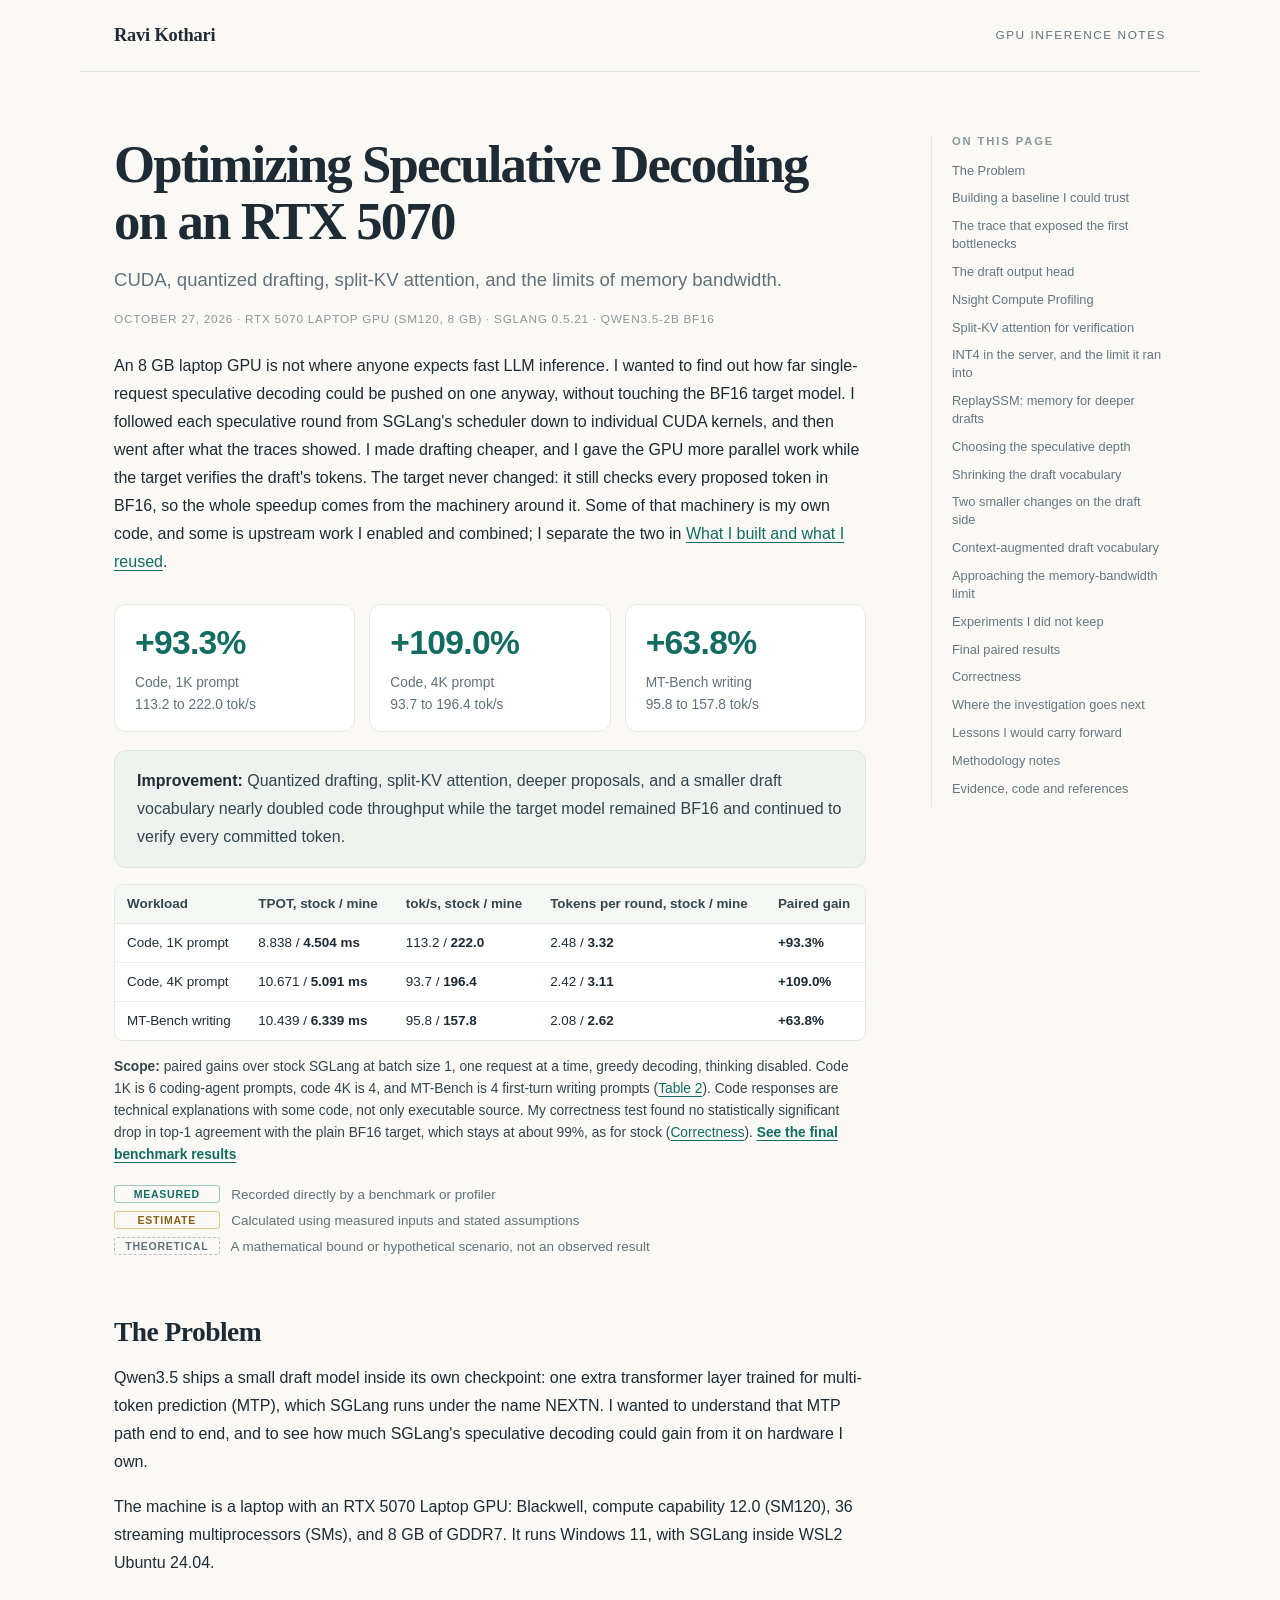
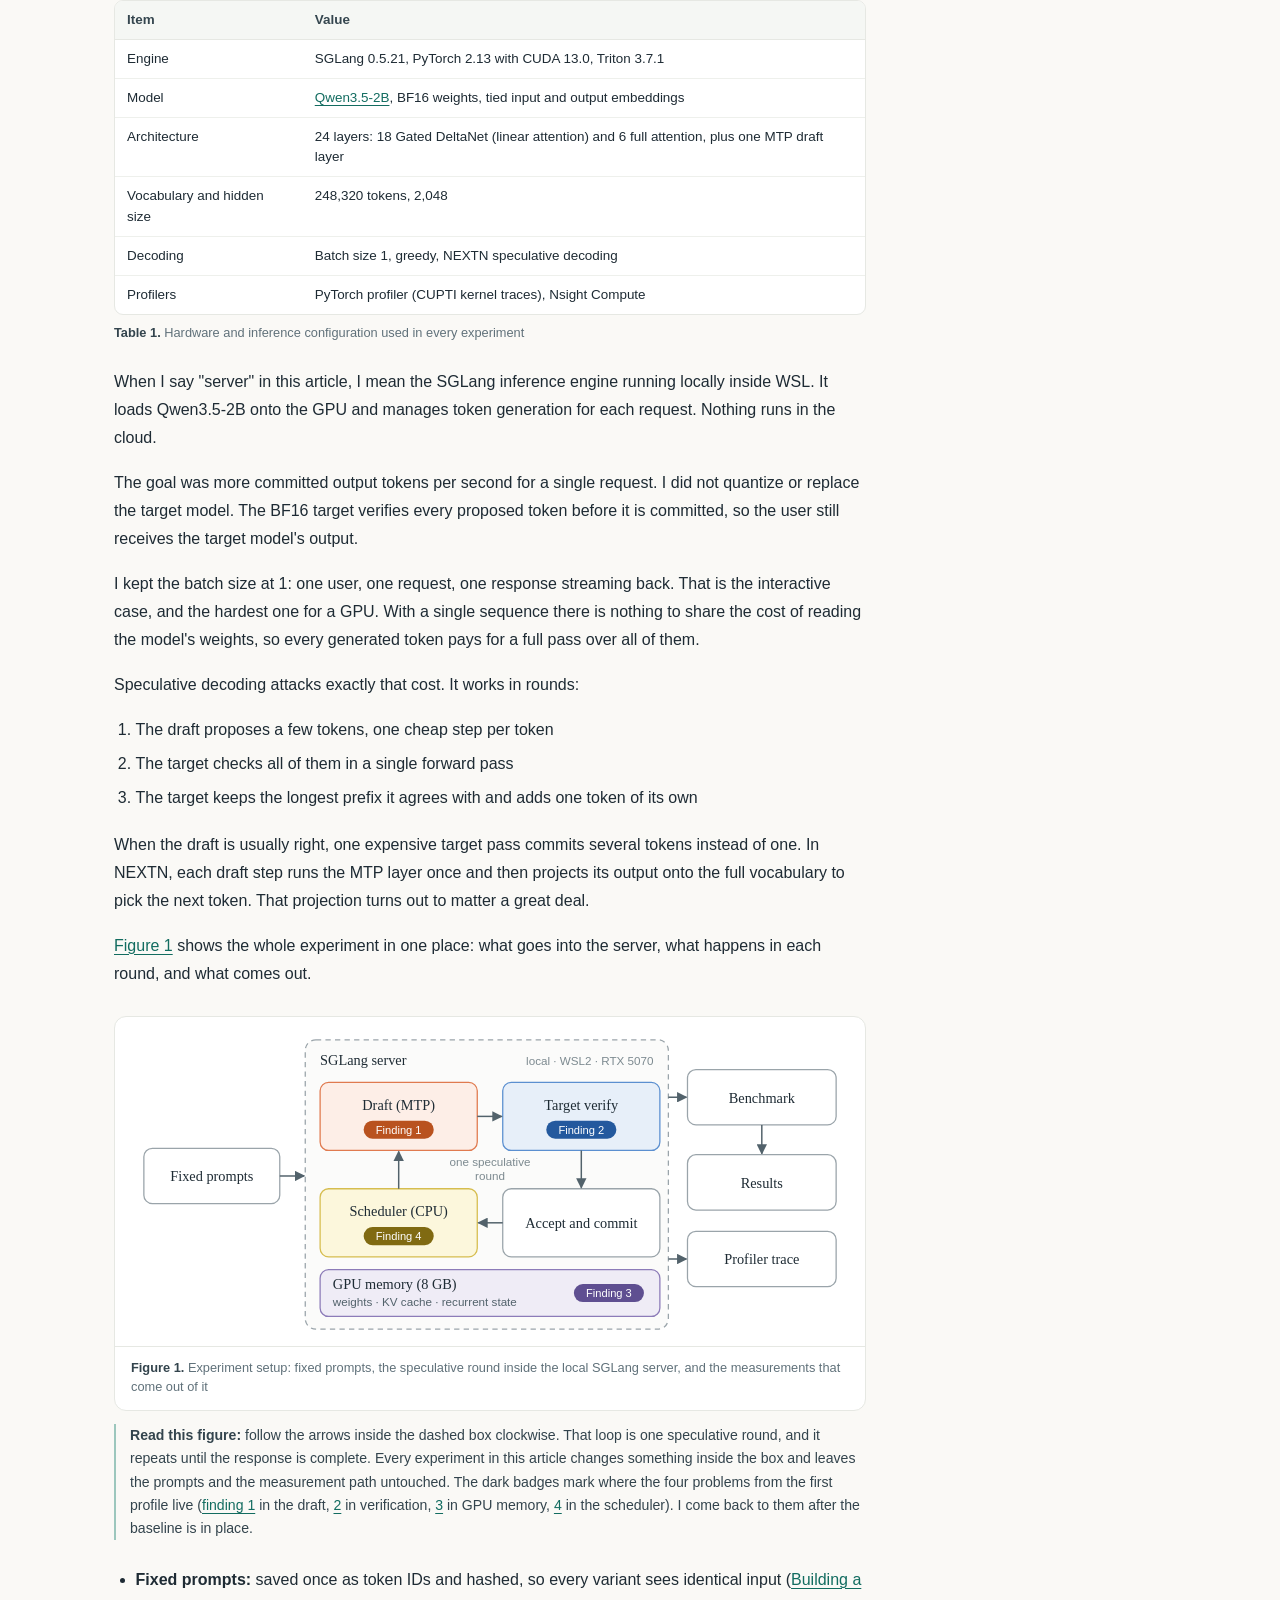
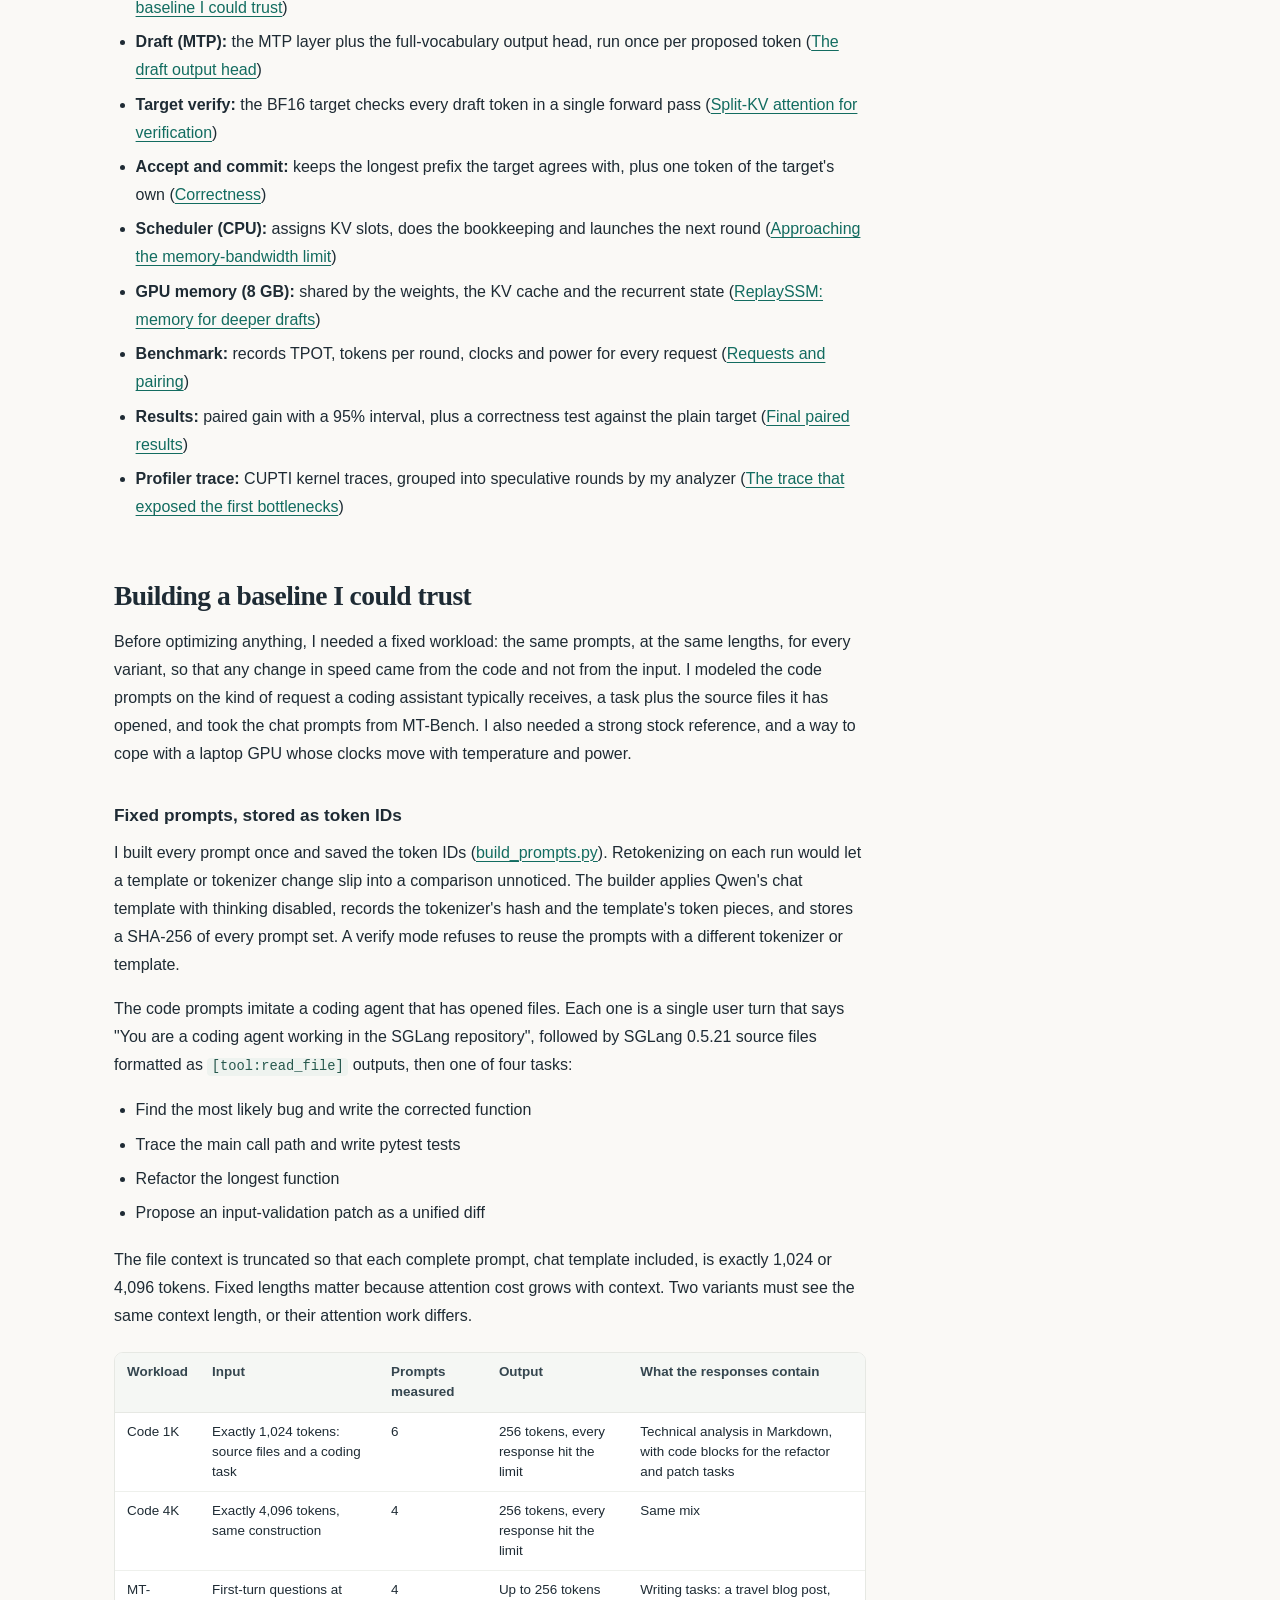
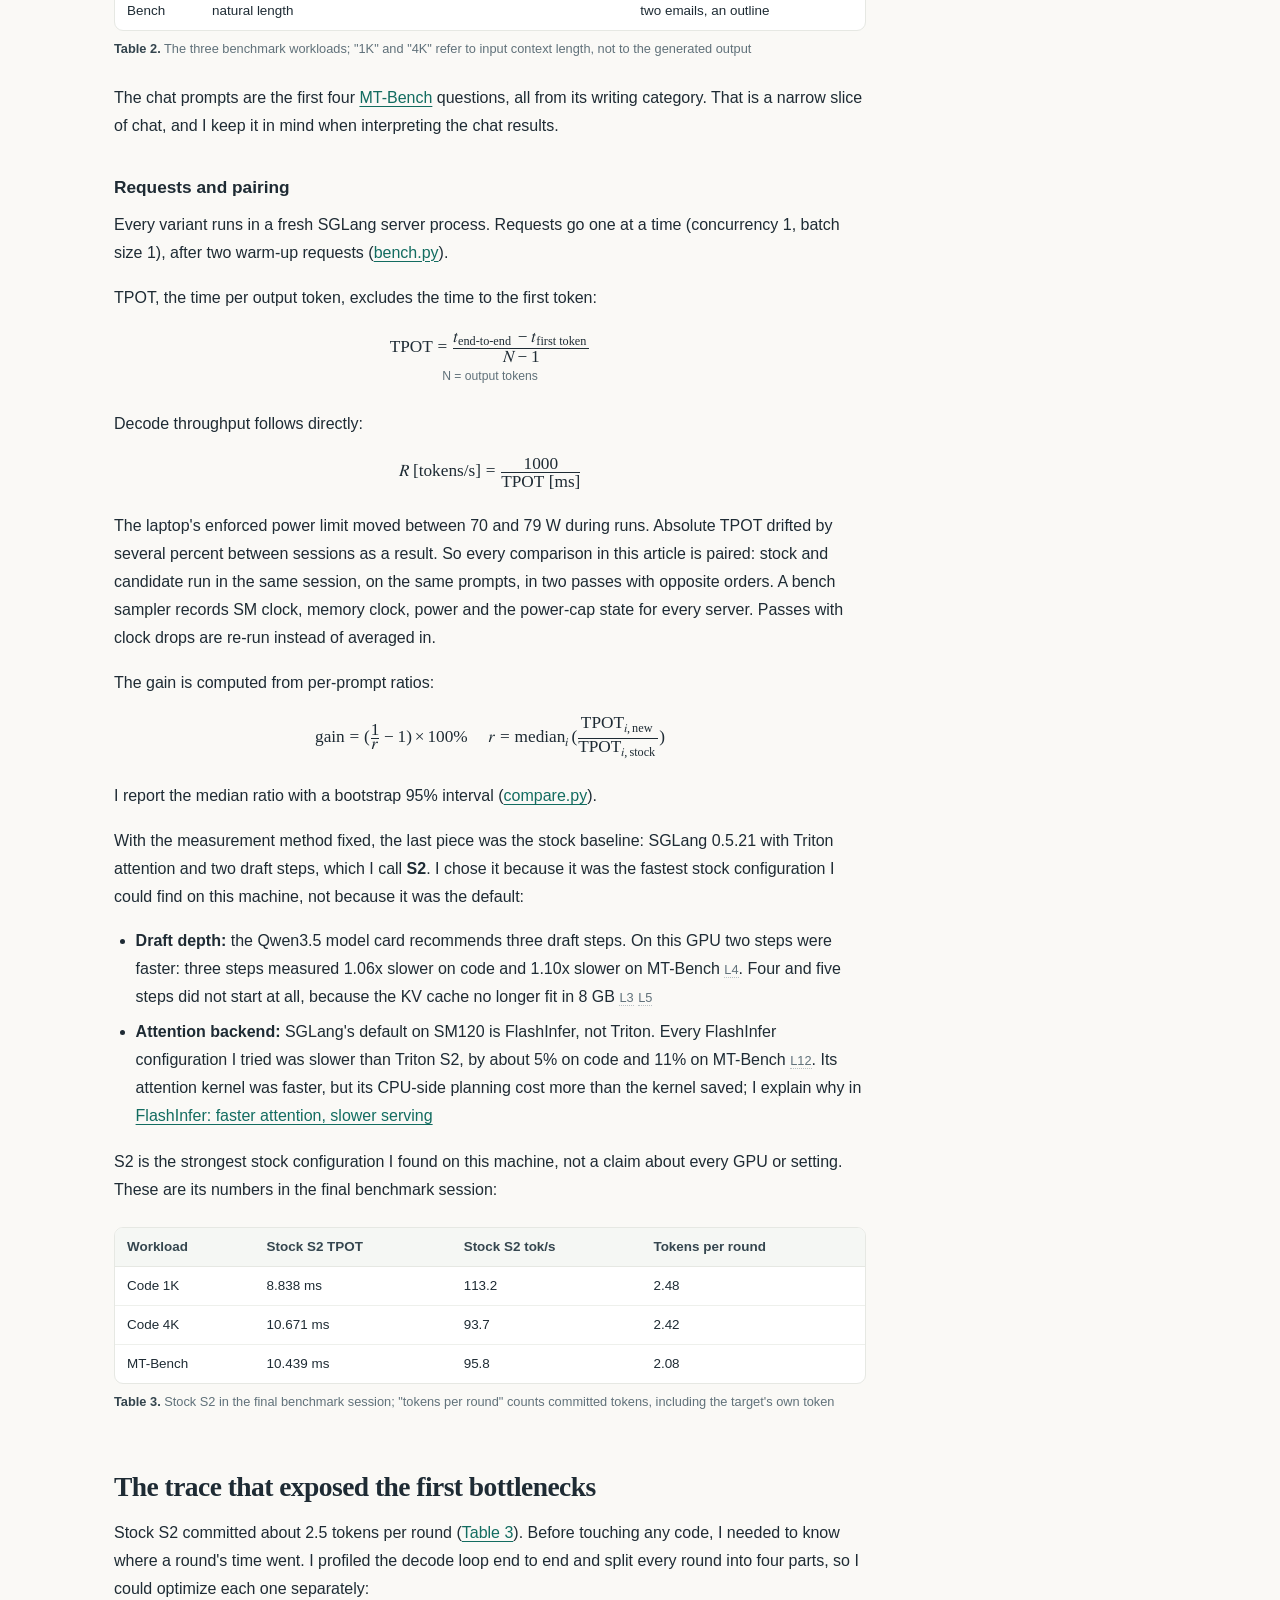
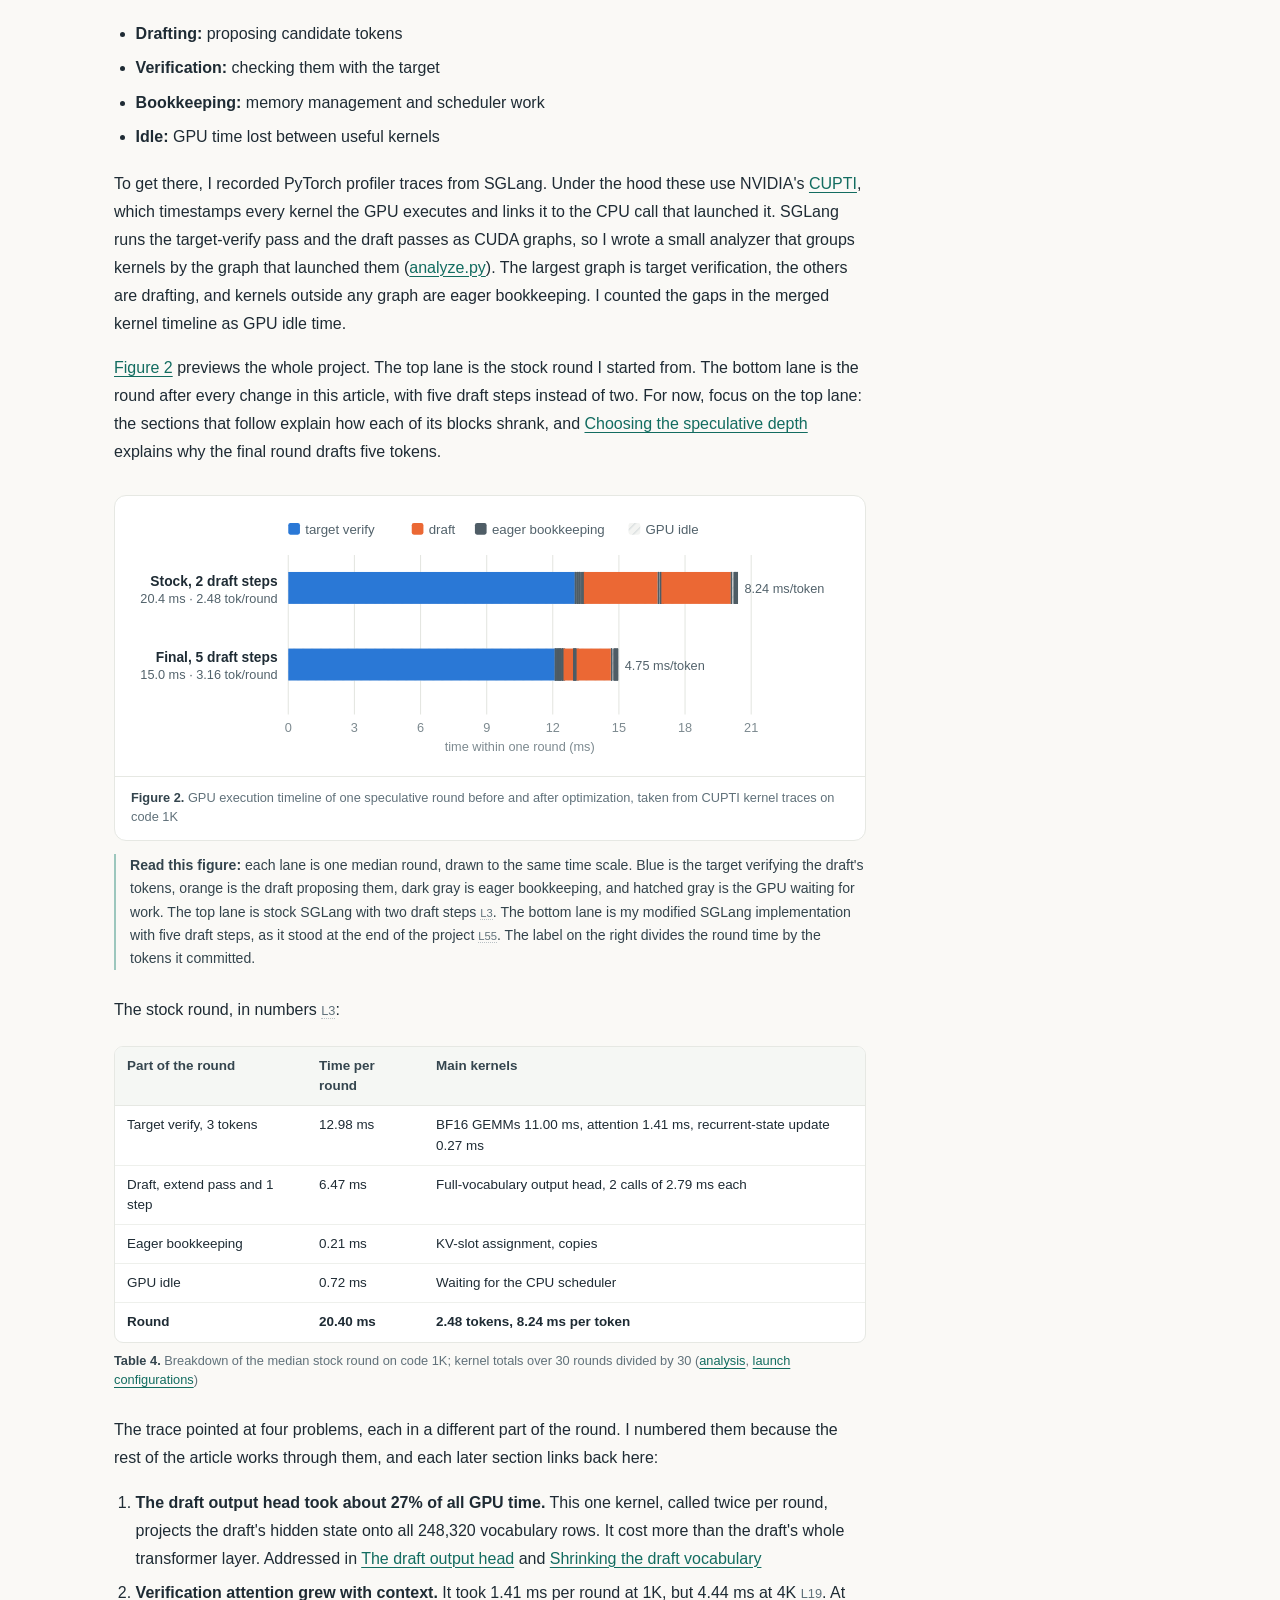
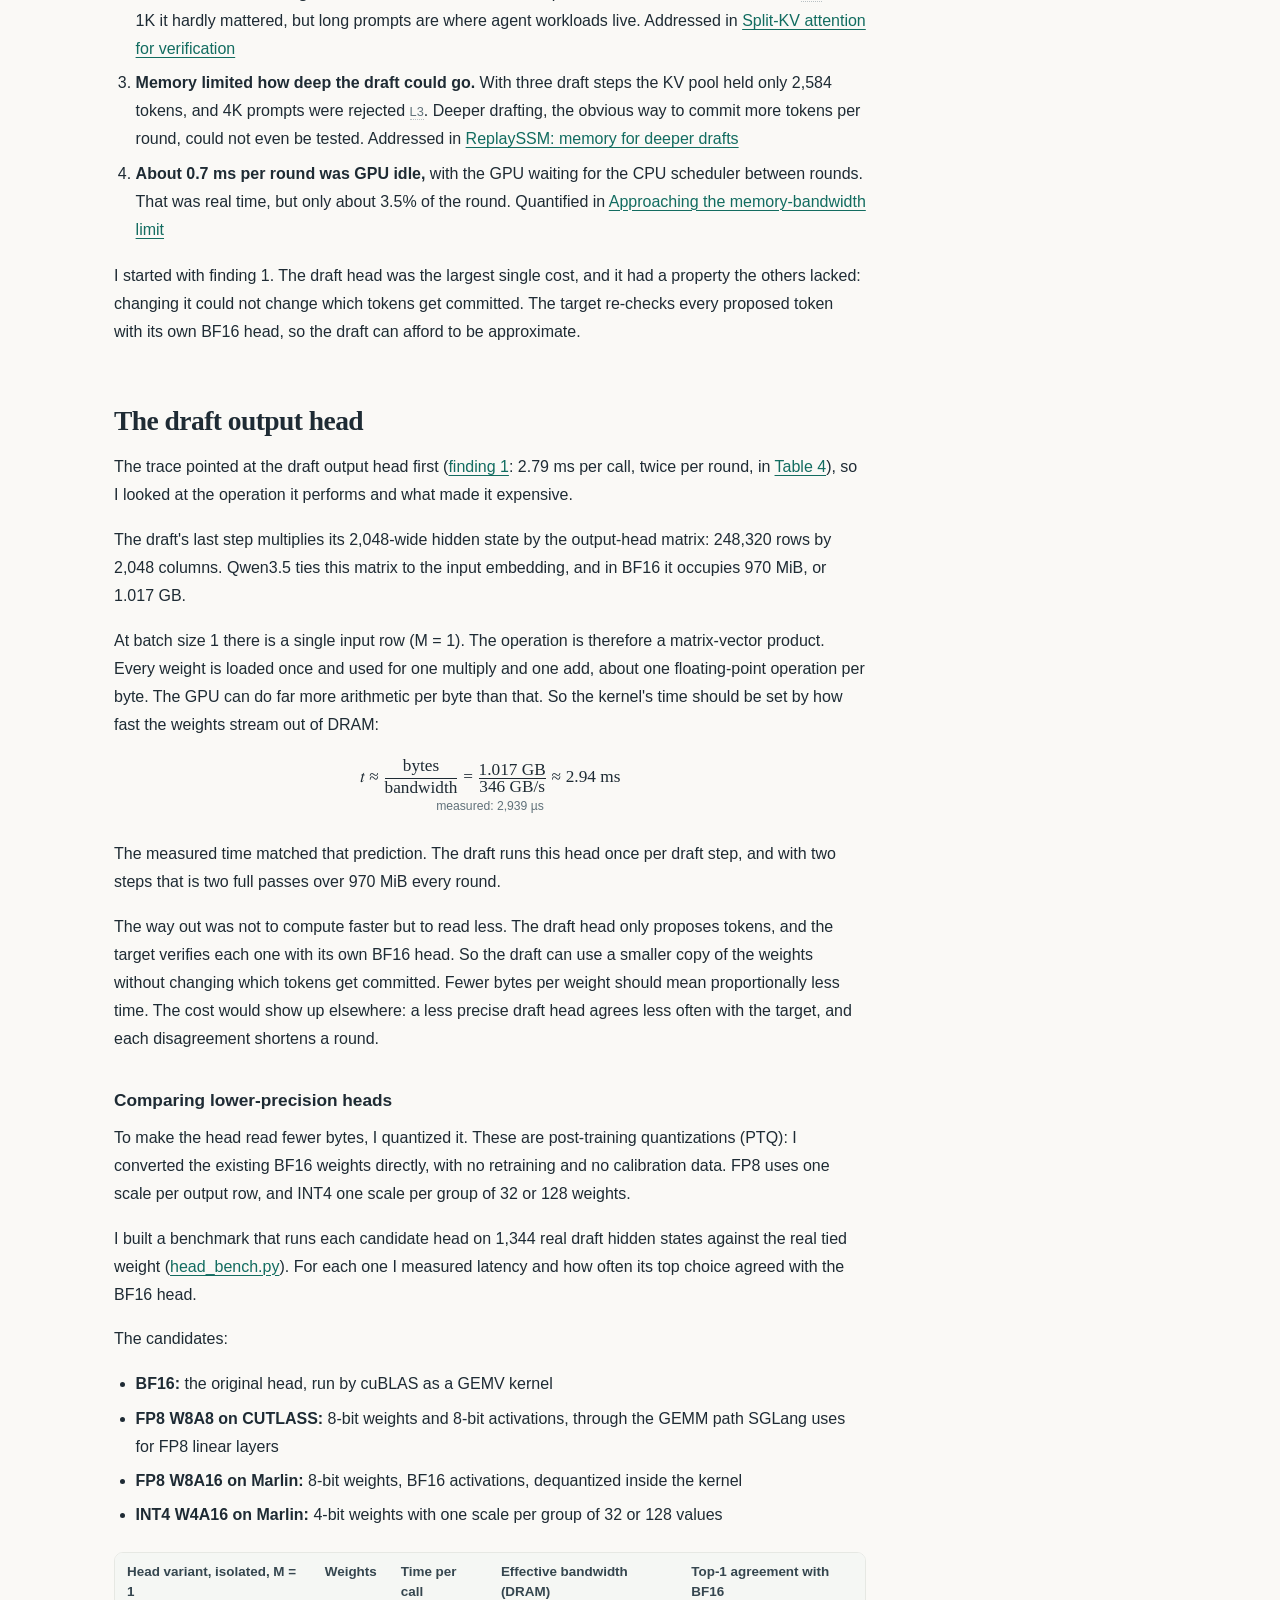
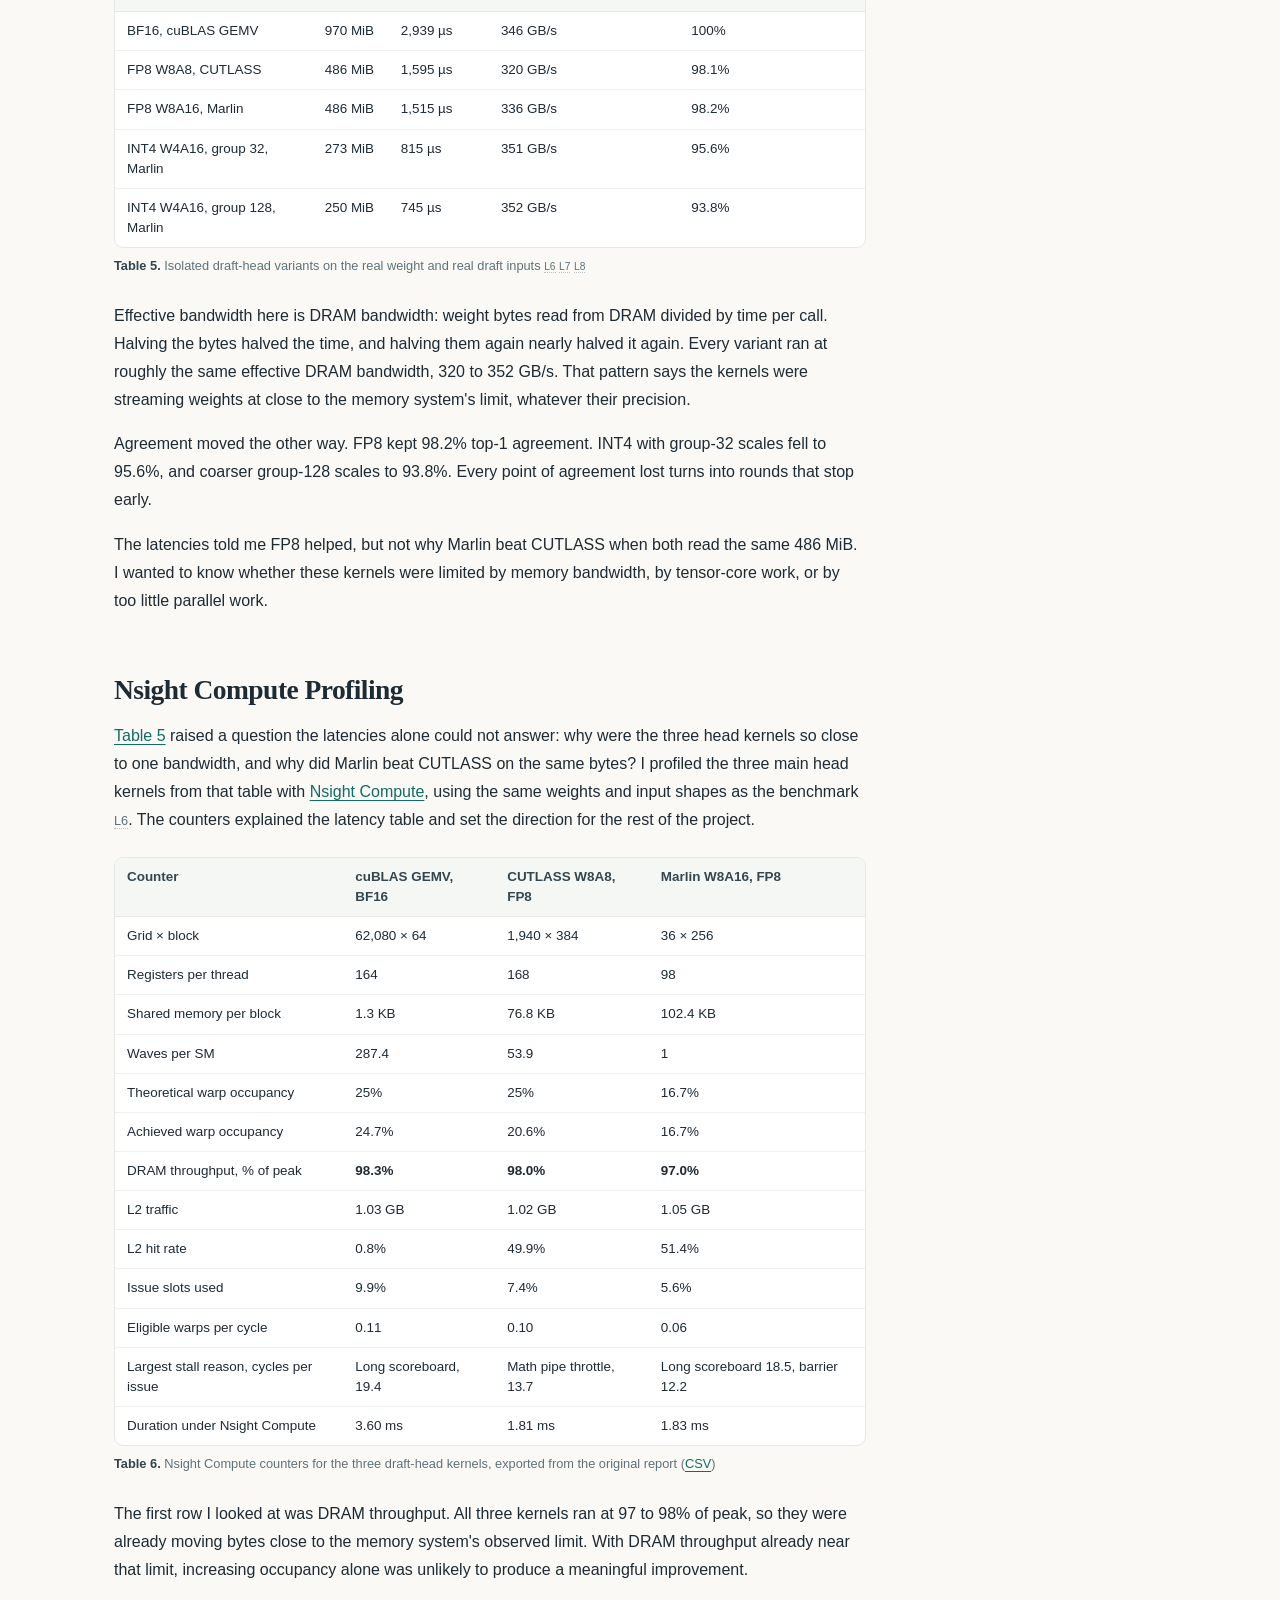
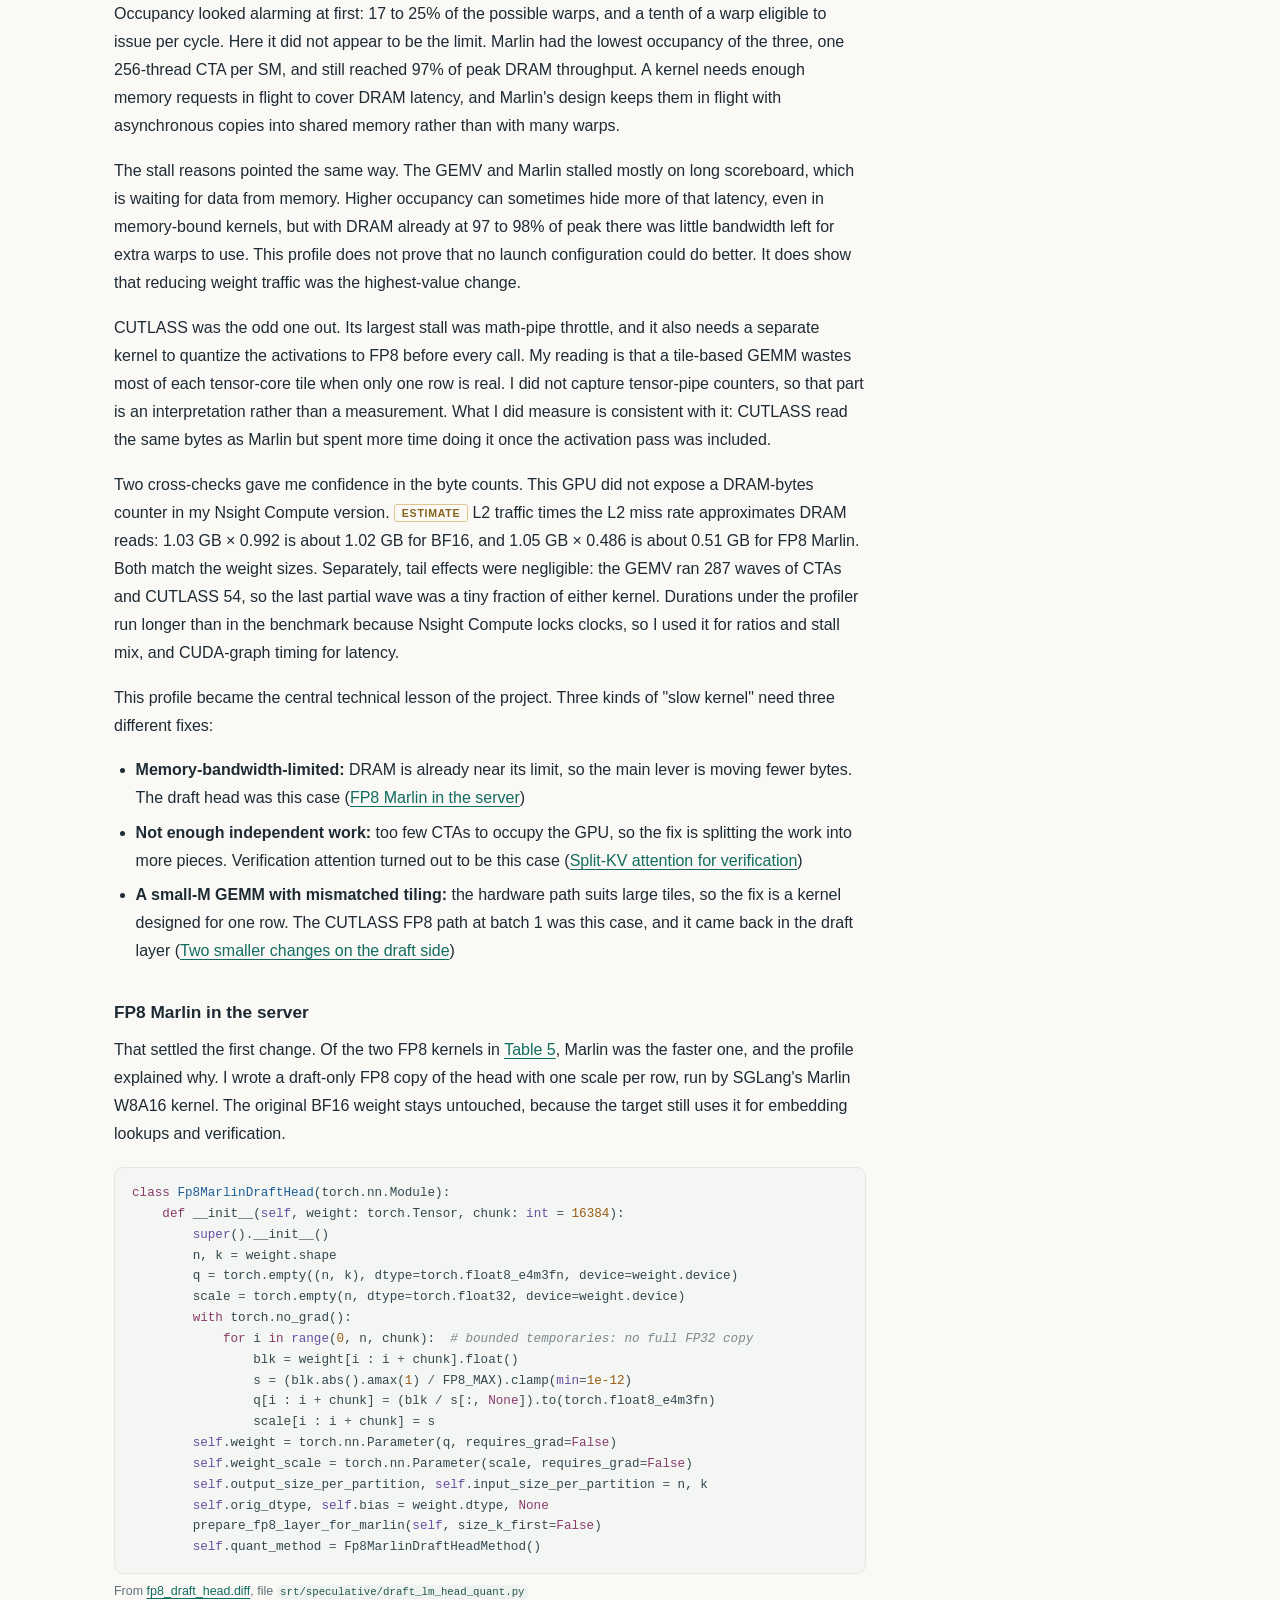
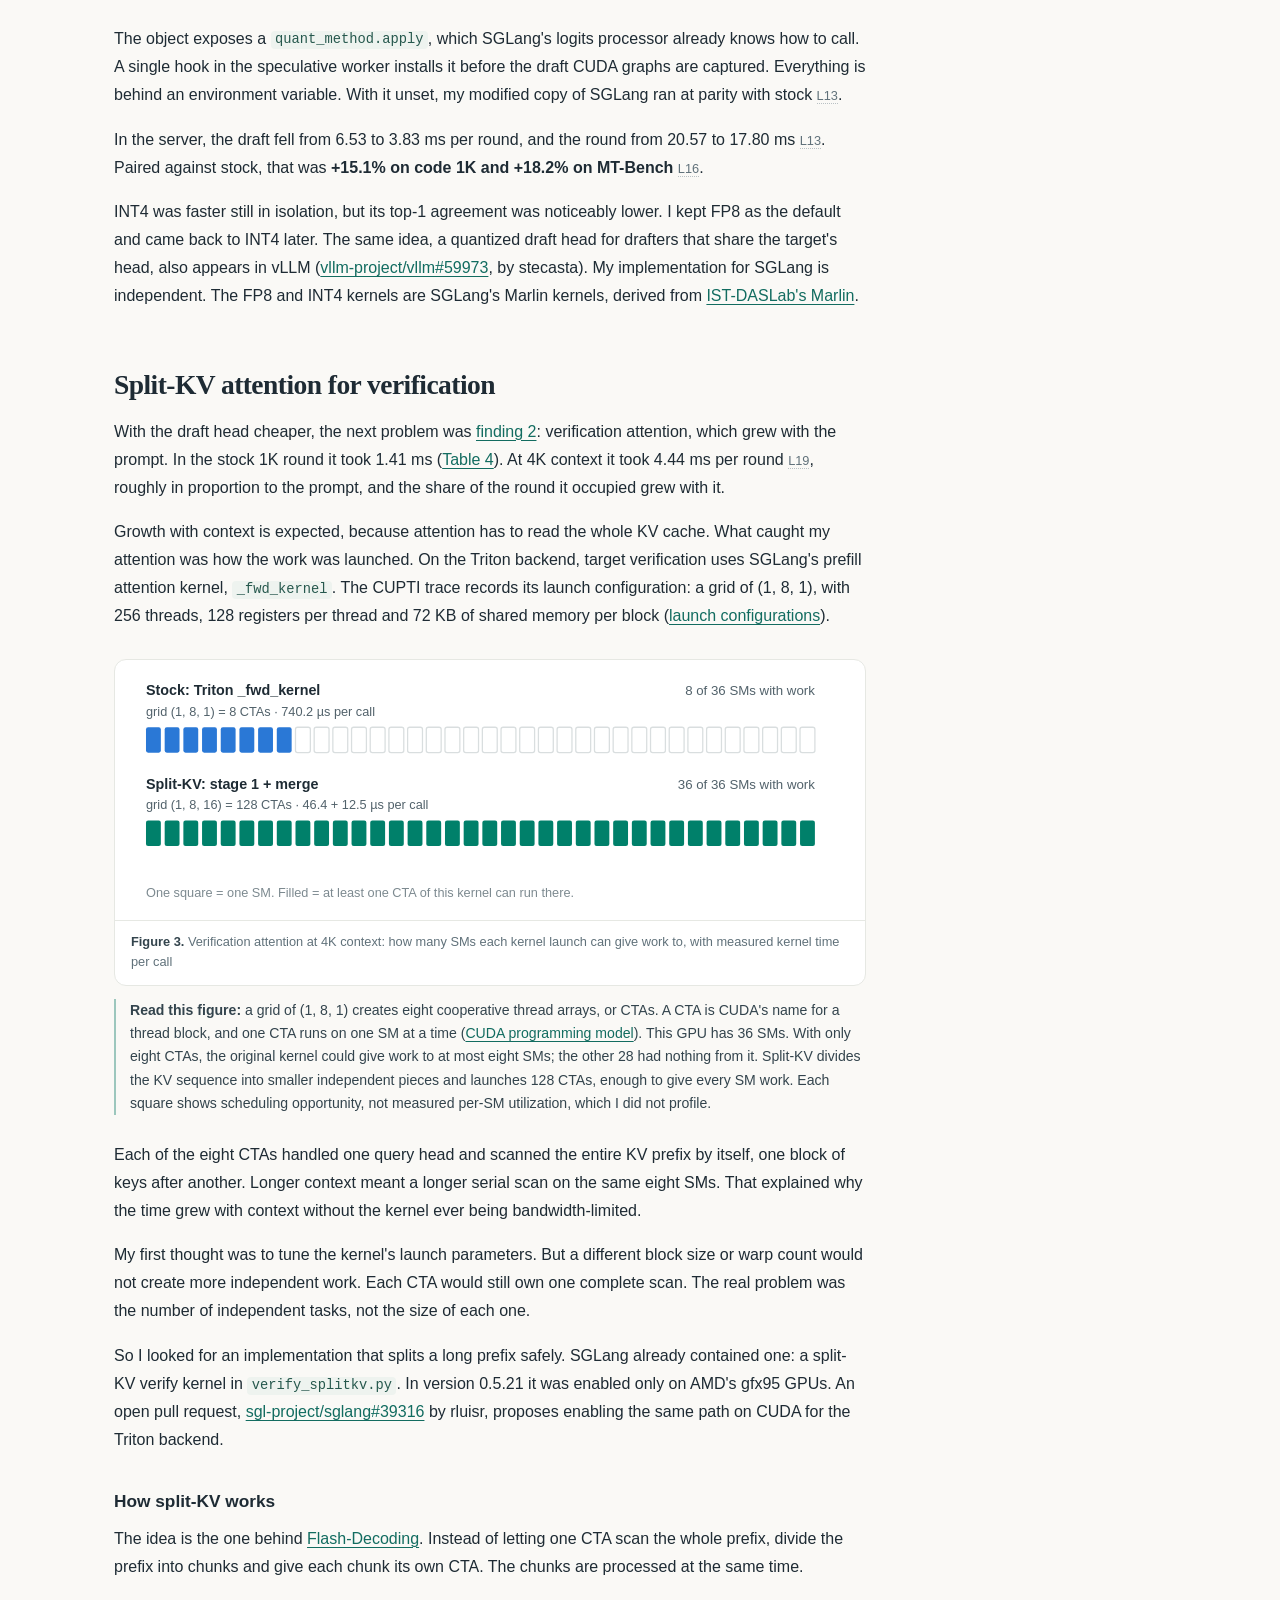
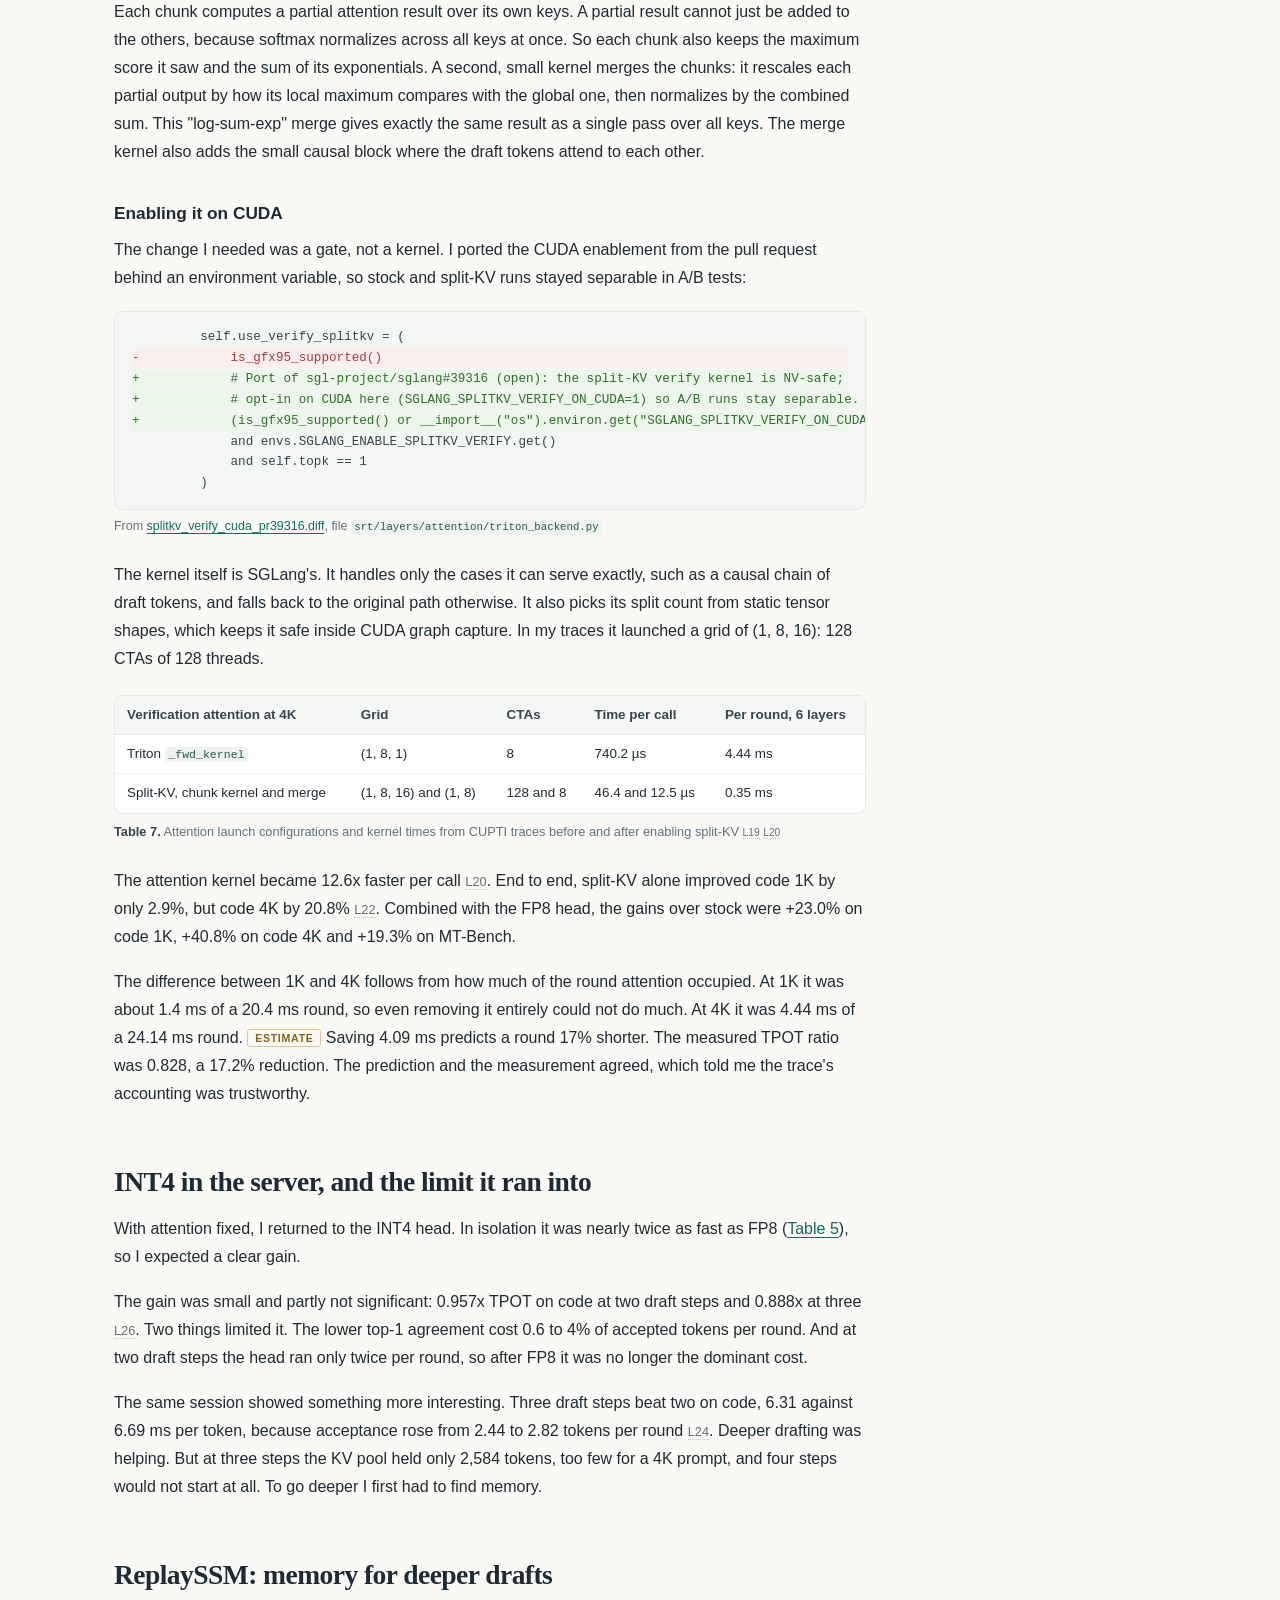
==== commit ddb35216: "Updated README and index" ====
--- a/index.html
+++ b/index.html
@@ -18,7 +18,7 @@
 <p class="subtitle">CUDA, quantized drafting, split-KV attention, and the limits of memory bandwidth.</p>
 <p class="meta">October 27, 2026 · RTX 5070 Laptop GPU (SM120, 8 GB) · SGLang 0.5.21 · Qwen3.5-2B BF16</p>
 </header>
-<p>An 8 GB laptop GPU is not where anyone expects fast LLM inference. I wanted to find out how far single-request speculative decoding could be pushed on one anyway, without touching the BF16 target model. I followed each speculative round from SGLang's scheduler down to individual CUDA kernels, and then went after what the traces showed. I made drafting cheaper, and I gave the GPU more parallel work while the target verifies the draft's tokens. The target never changed: it still checks every proposed token in BF16, so the whole speedup comes from the machinery around it. Some of that machinery is my own code, and some is upstream work I enabled and combined. I separate the two in <a href="#what-i-built-and-what-i-reused">What I built and what I reused</a>.</p>
+<p>An 8 GB laptop GPU is not where anyone expects fast LLM inference. I wanted to find out how far single-request speculative decoding could be pushed on one anyway, without touching the BF16 target model. I followed each speculative round from SGLang's scheduler down to individual CUDA kernels, and then went after what the traces showed. I made drafting cheaper, and I gave the GPU more parallel work while the target verifies the draft's tokens. The target never changed: it still checks every proposed token in BF16, so the whole speedup comes from the machinery around it. Some of that machinery is my own code, and some is upstream work I enabled and combined; I separate the two in <a href="#what-i-built-and-what-i-reused">What I built and what I reused</a>.</p>
 <div class="stat-grid">
 <div class="stat"><p class="stat-num">+93.3%</p><p class="stat-label">Code, 1K prompt<br>113.2 to 222.0 tok/s</p></div>
 <div class="stat"><p class="stat-num">+109.0%</p><p class="stat-label">Code, 4K prompt<br>93.7 to 196.4 tok/s</p></div>
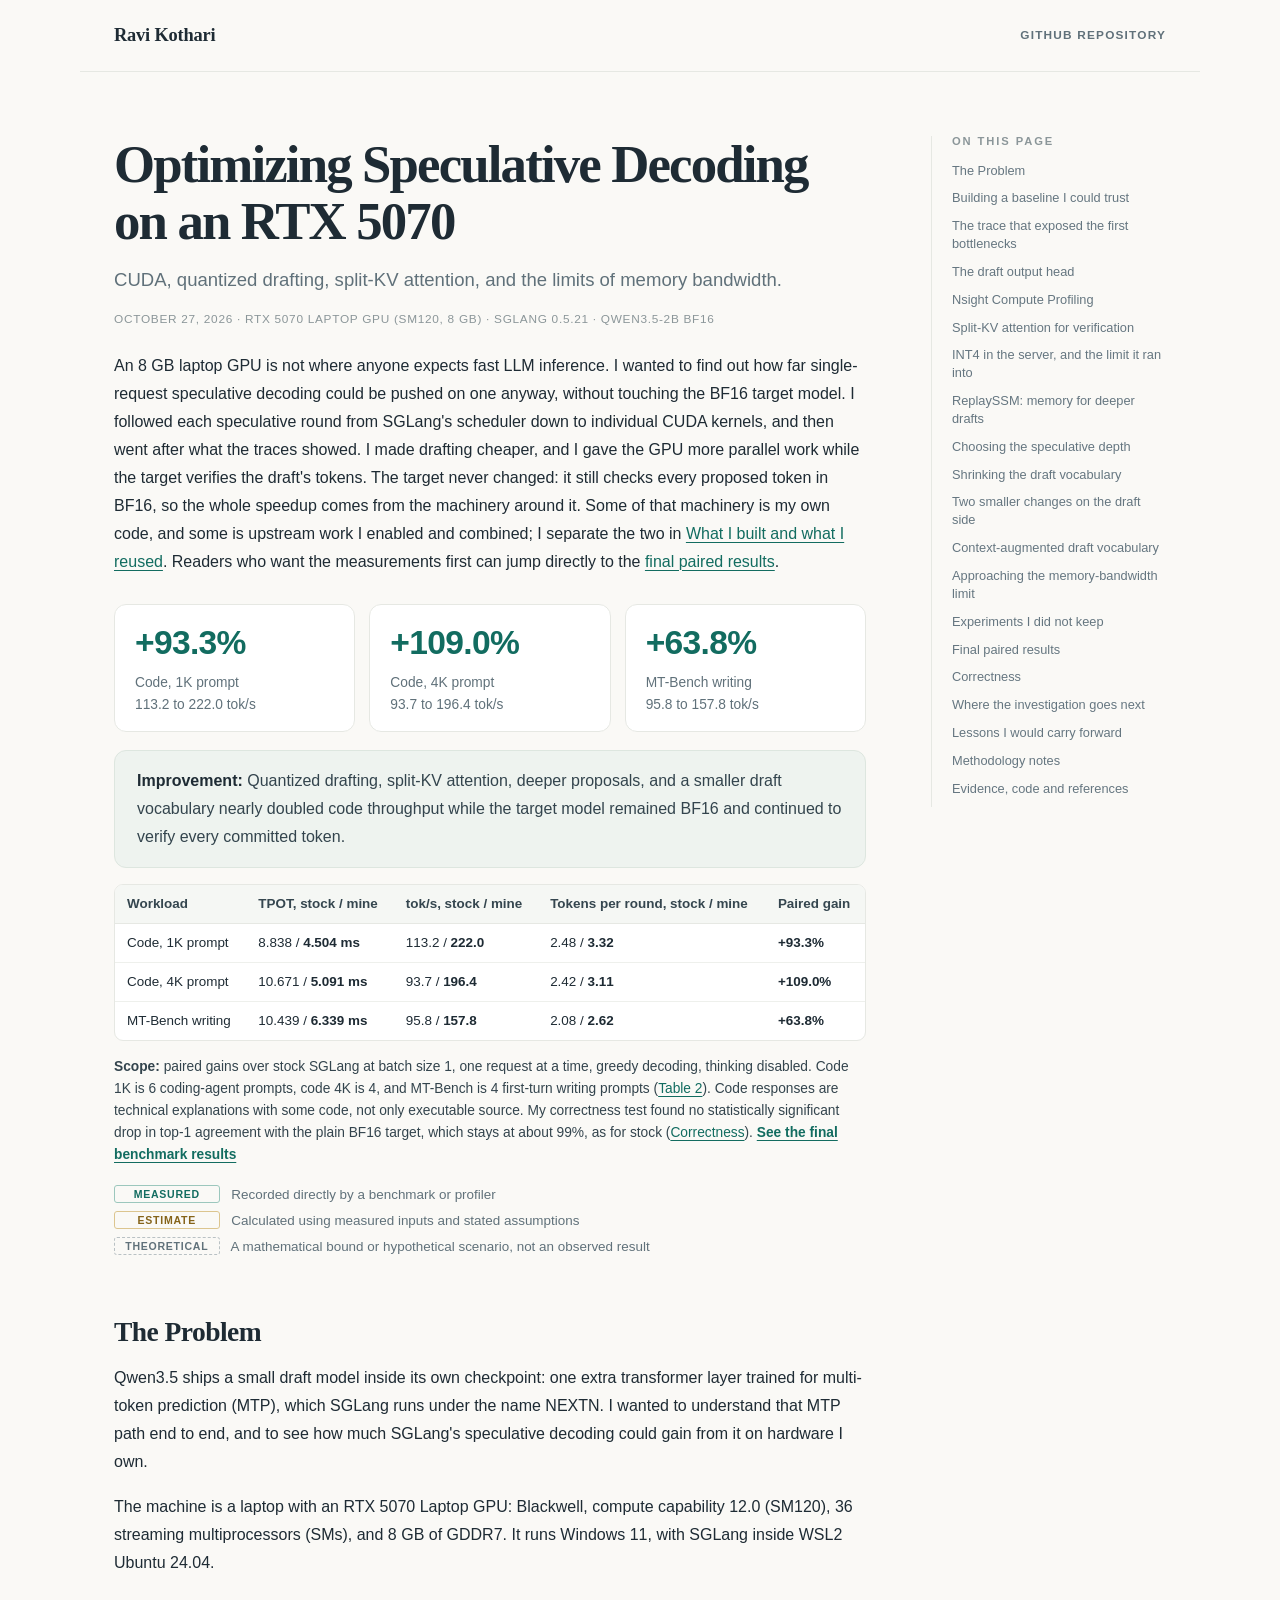
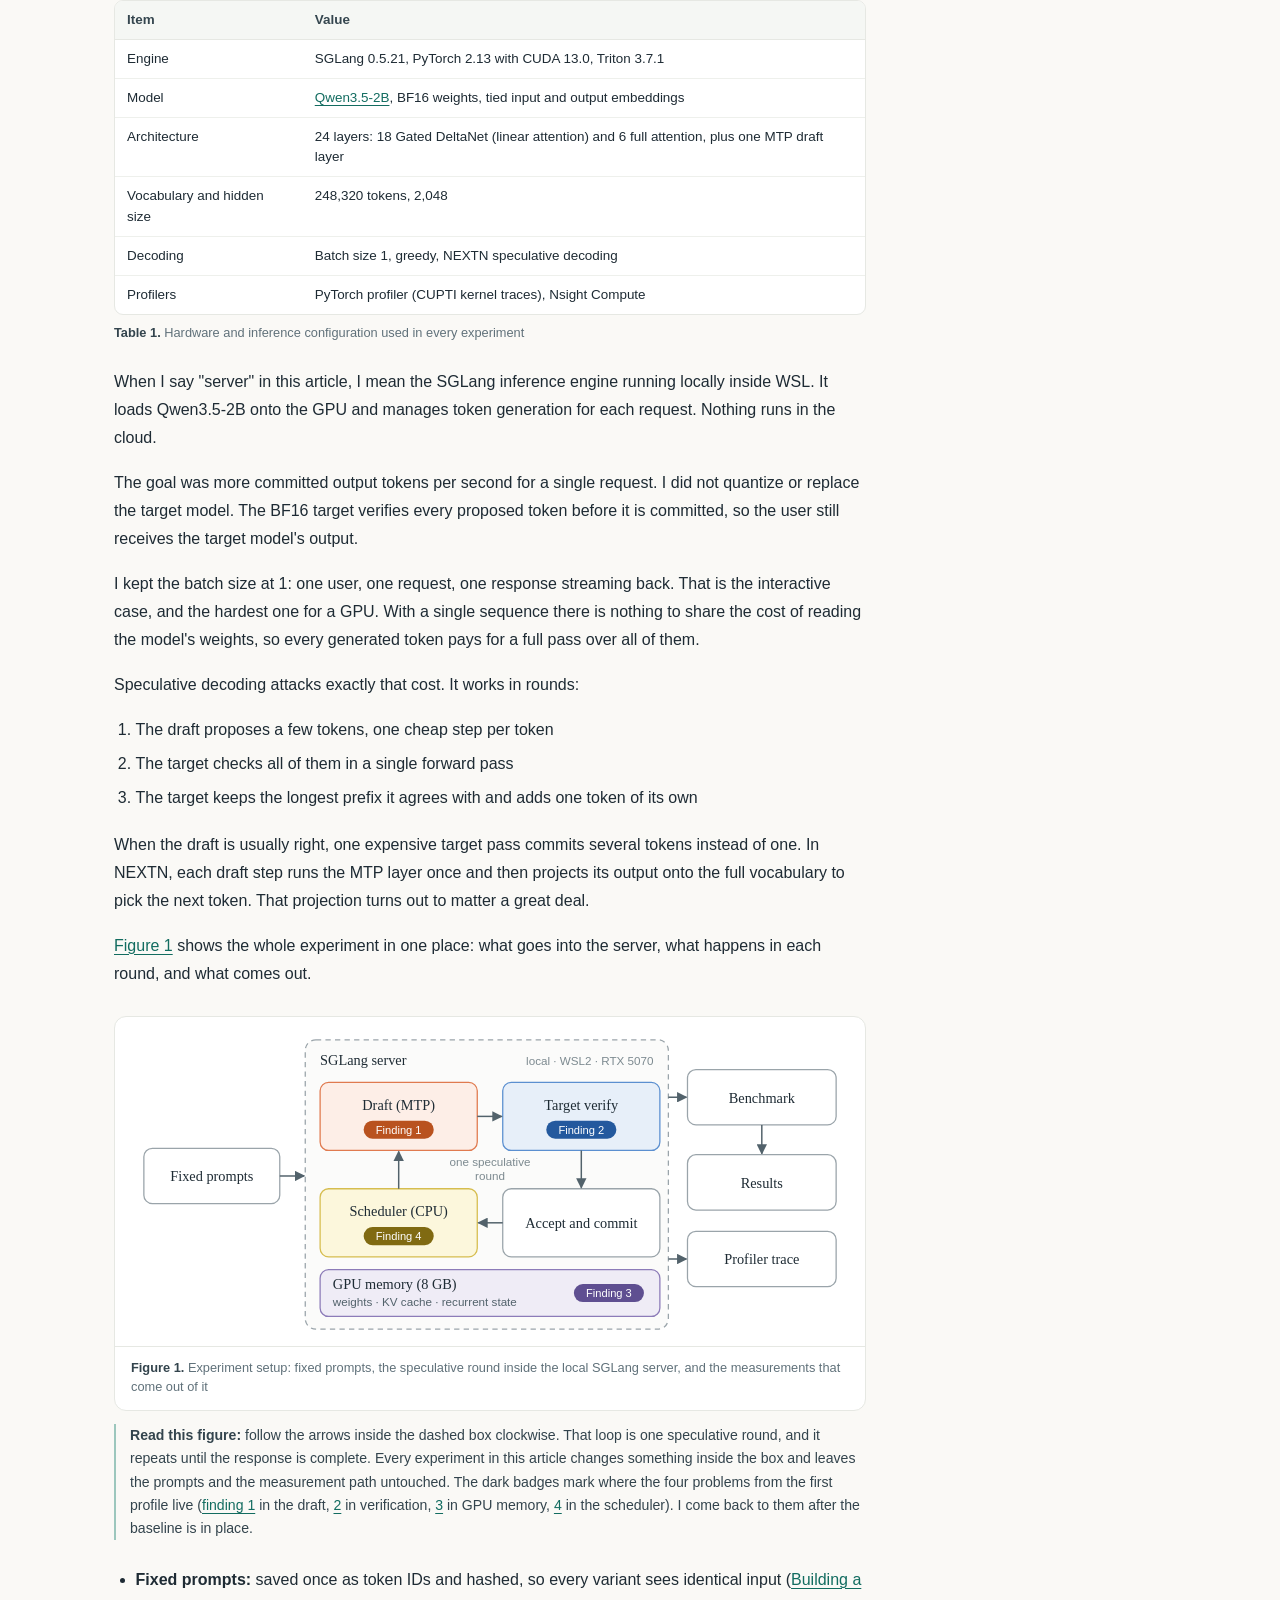
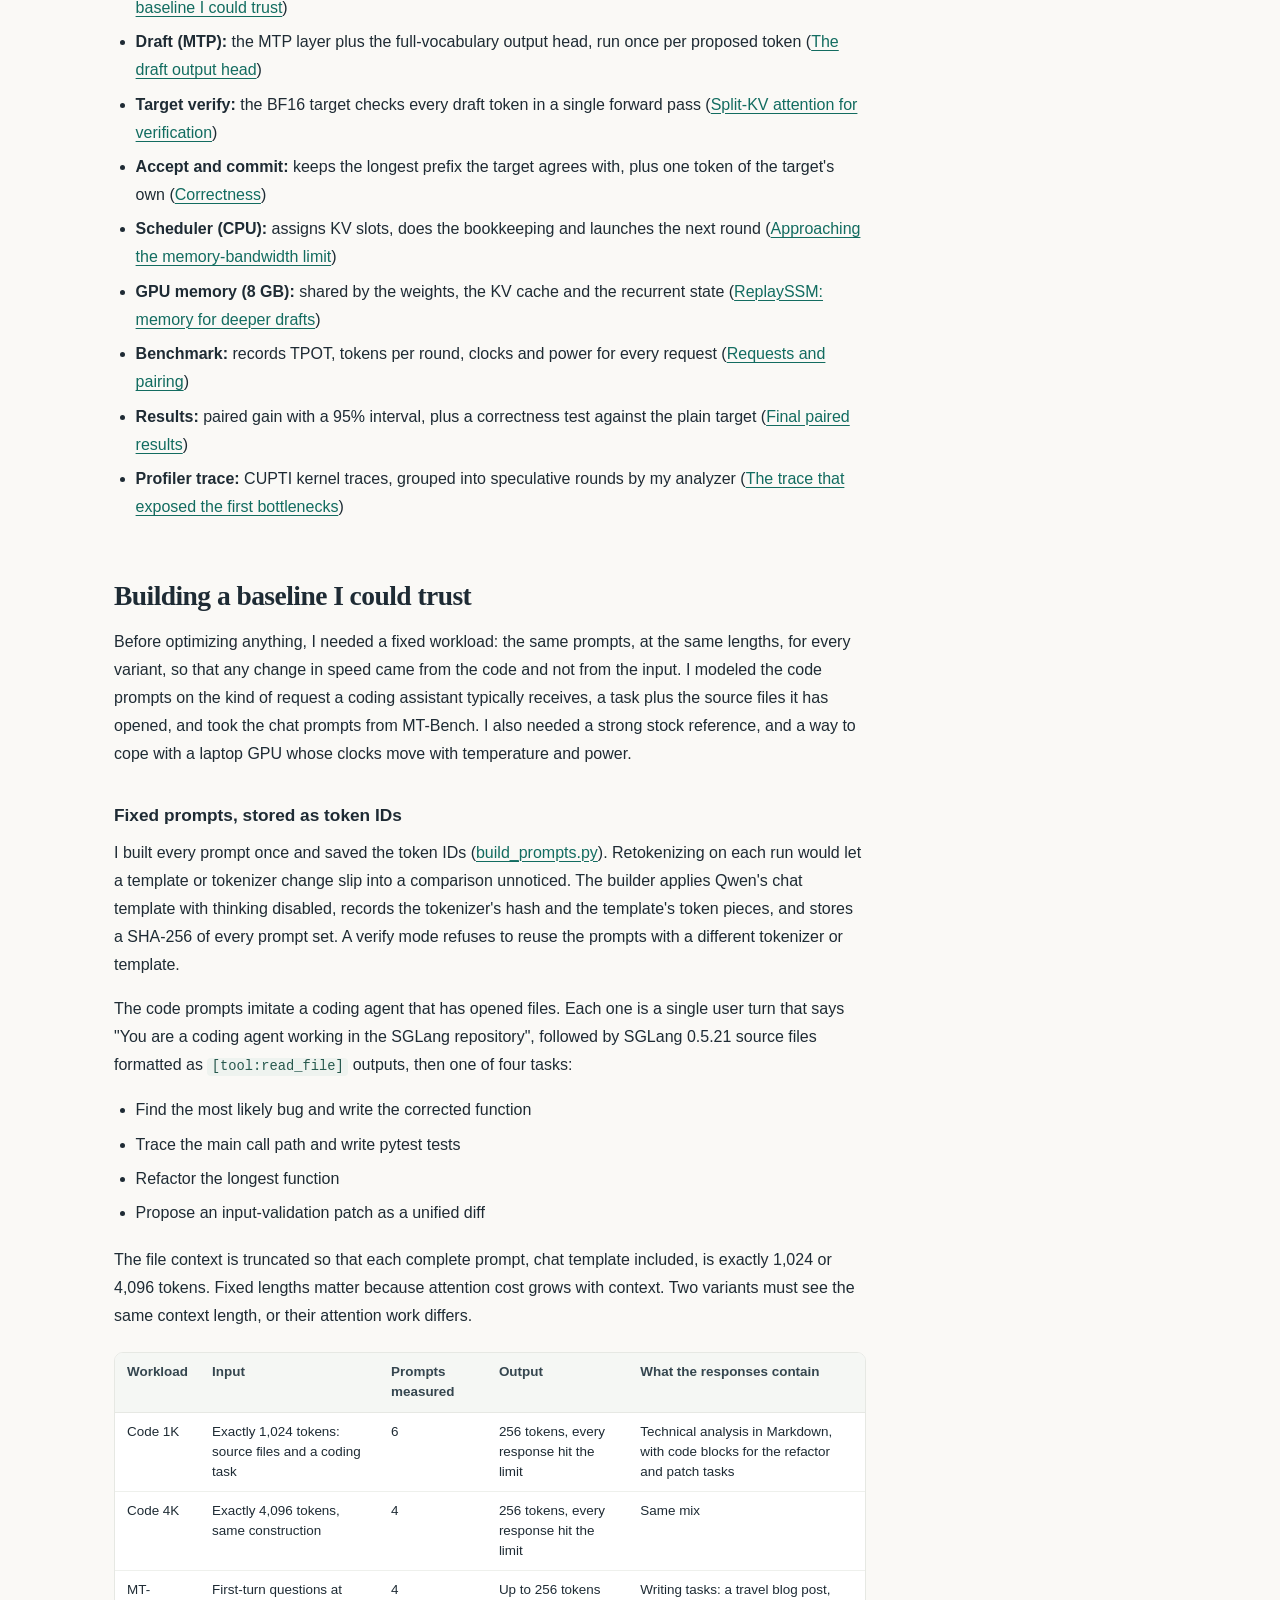
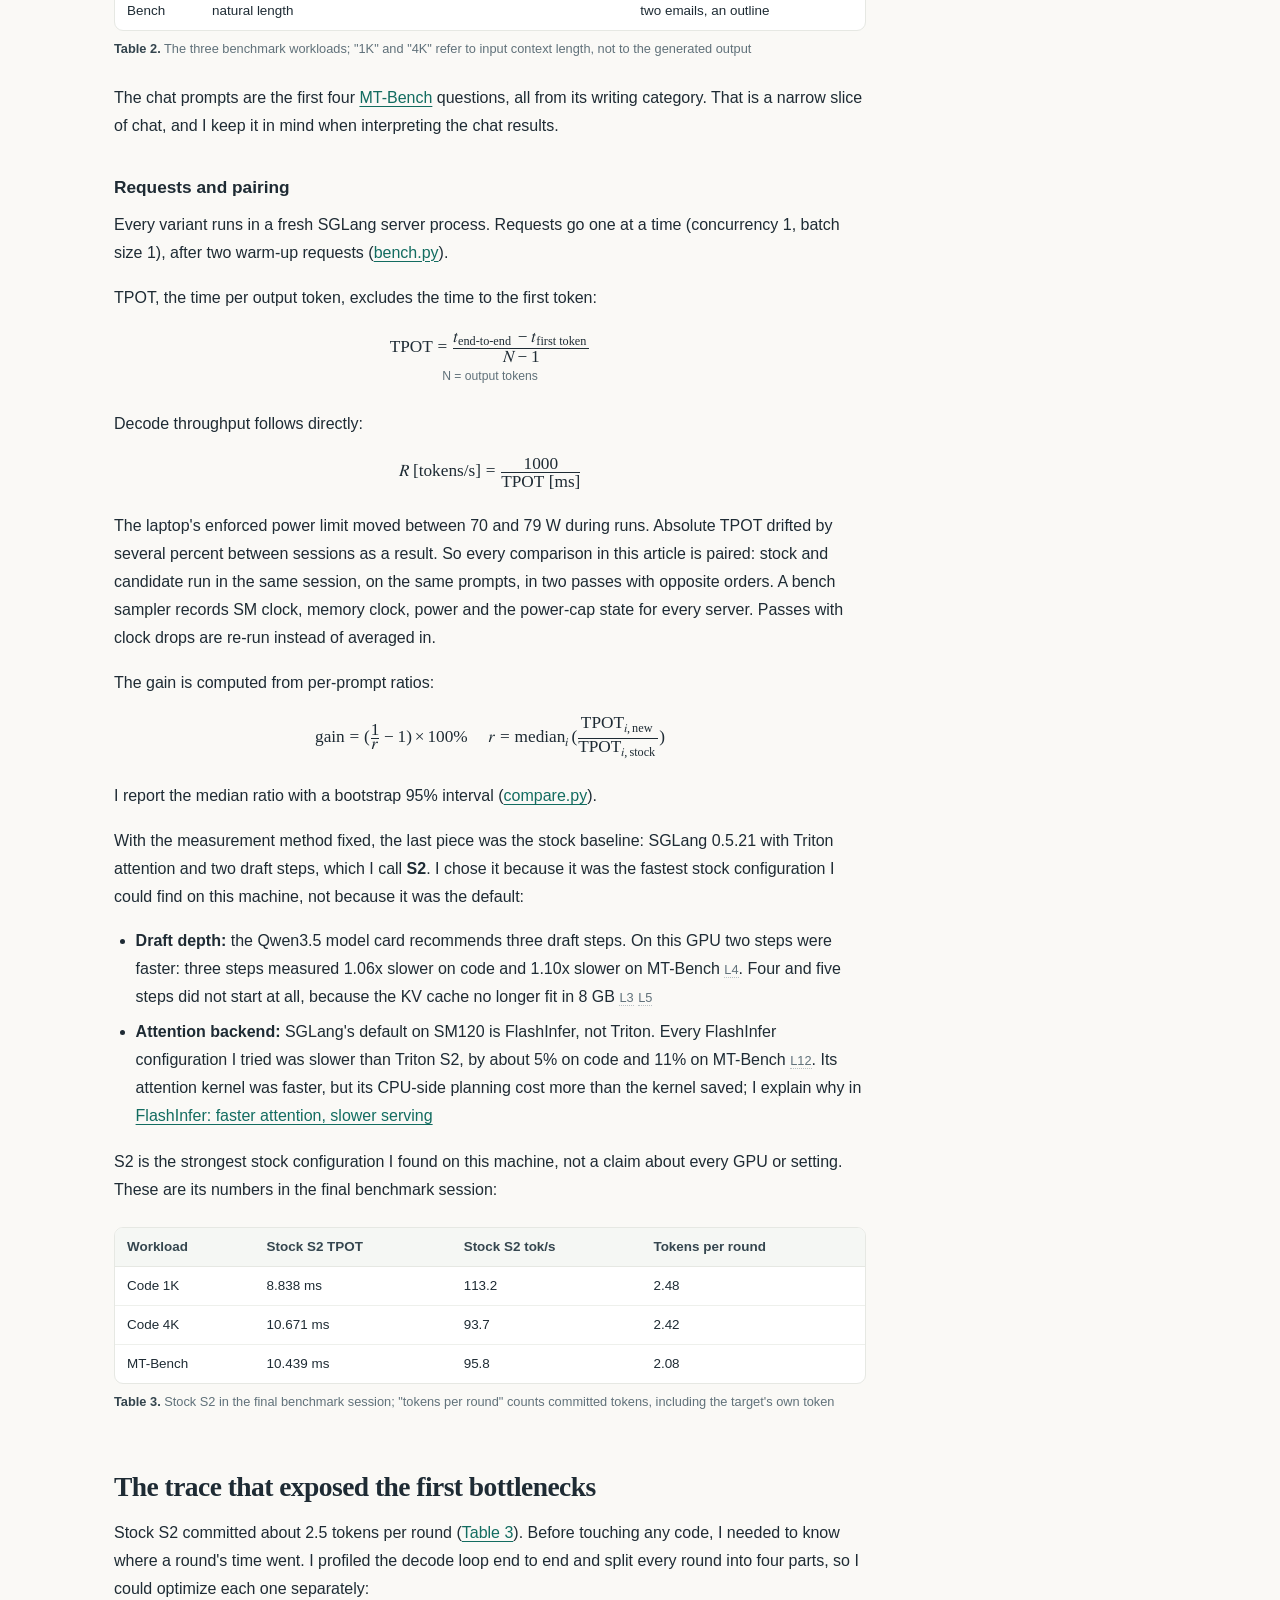
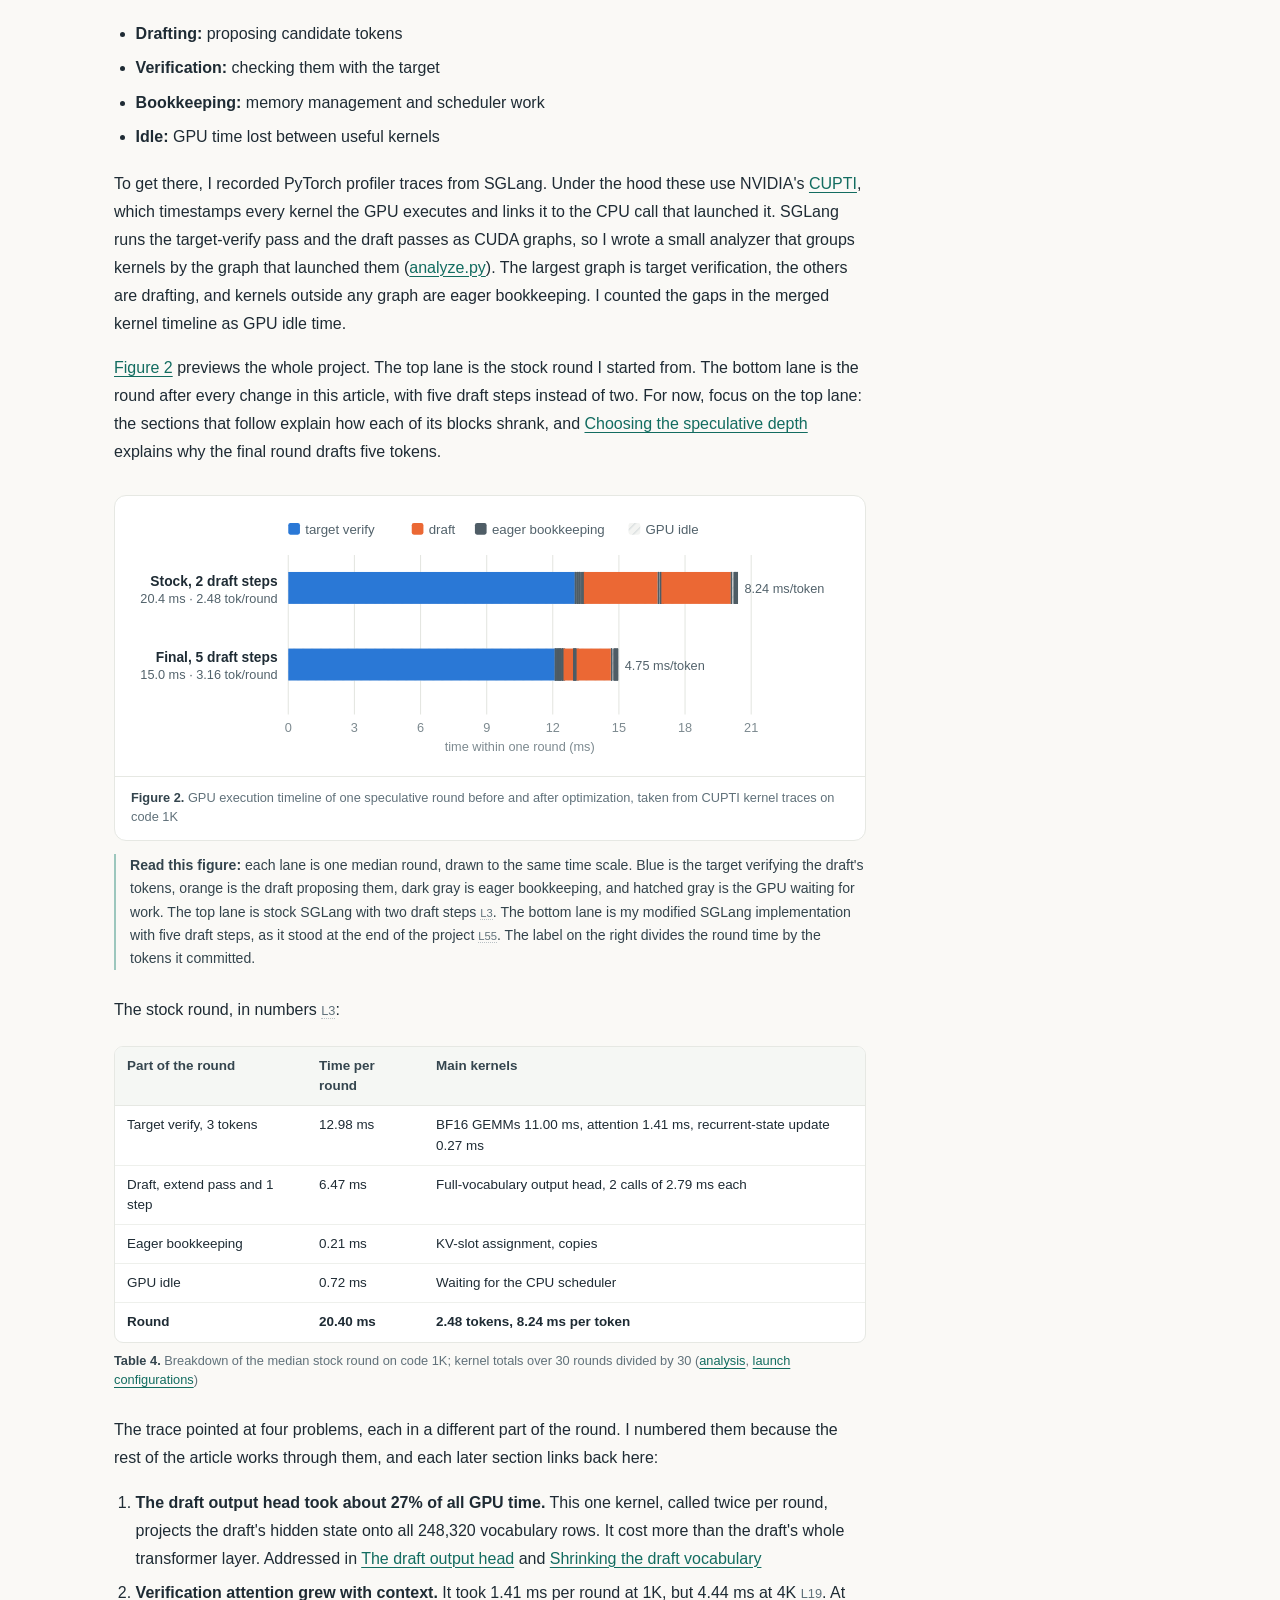
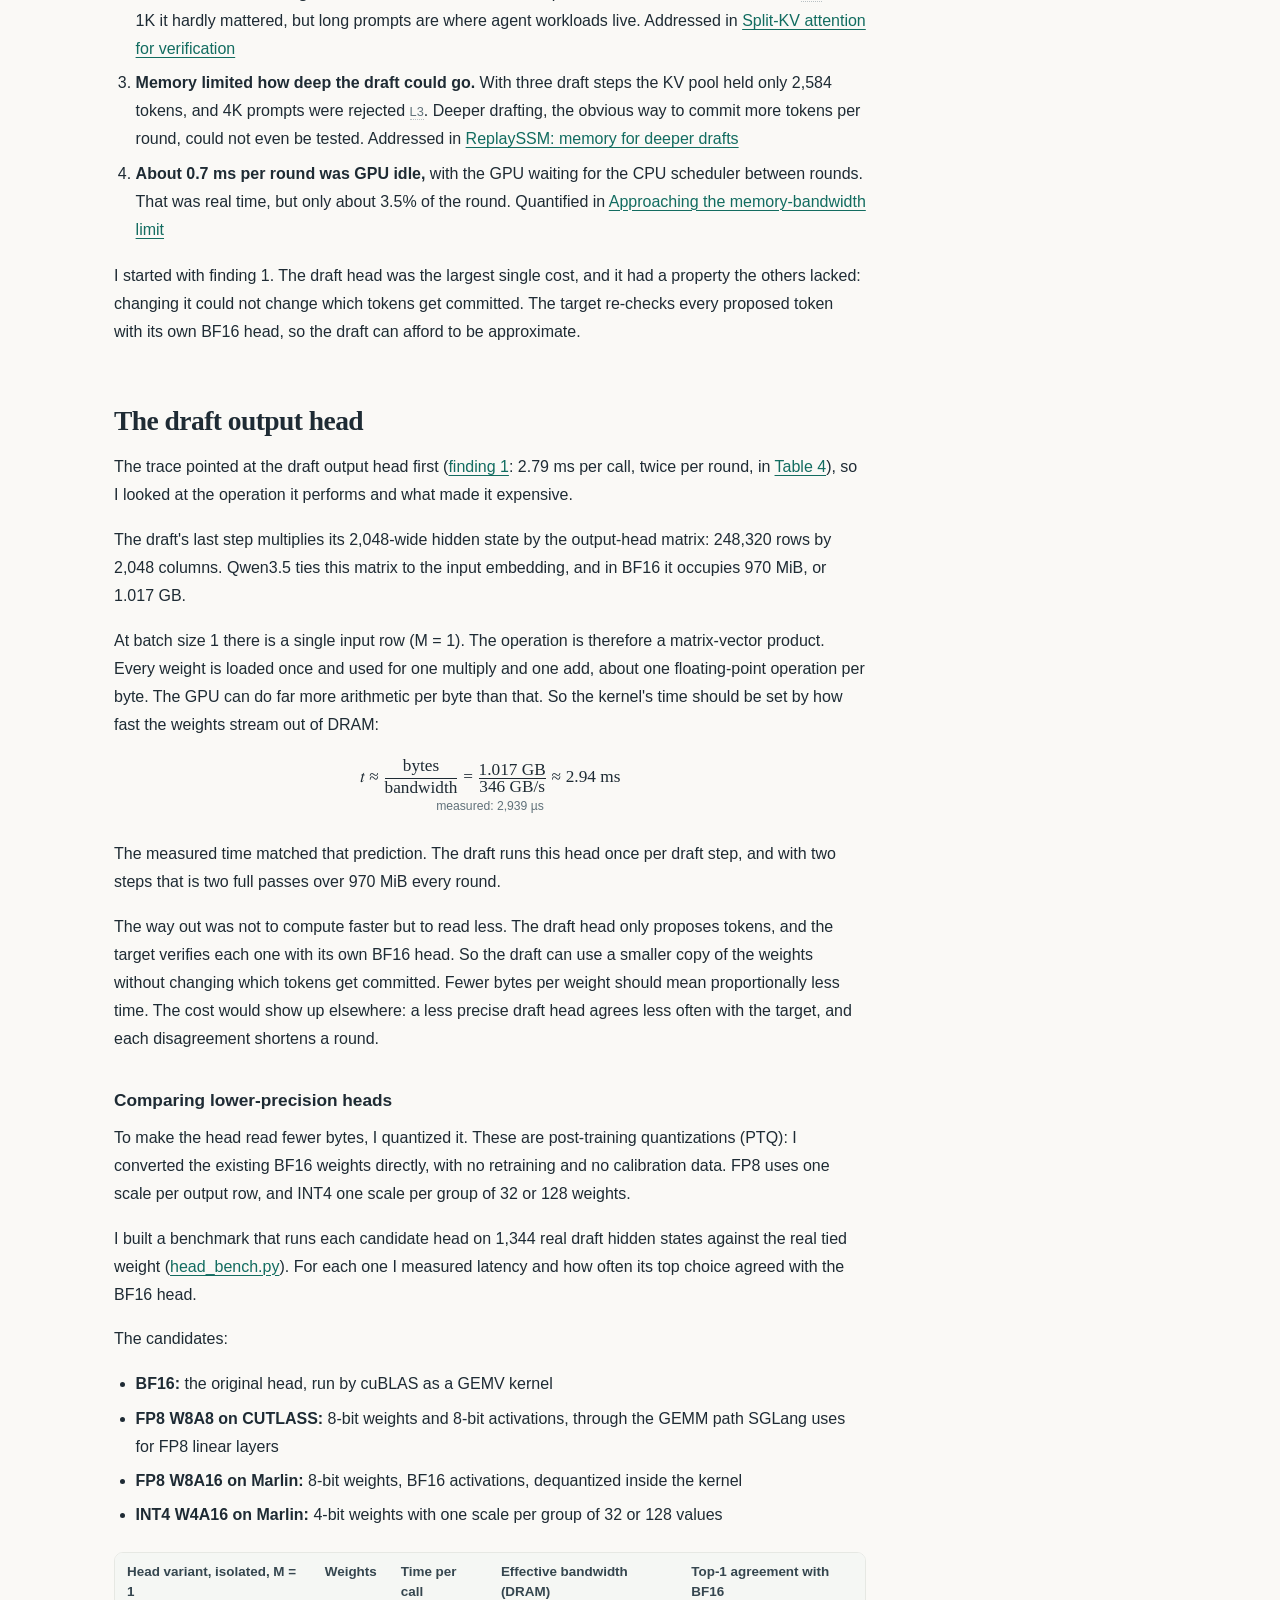
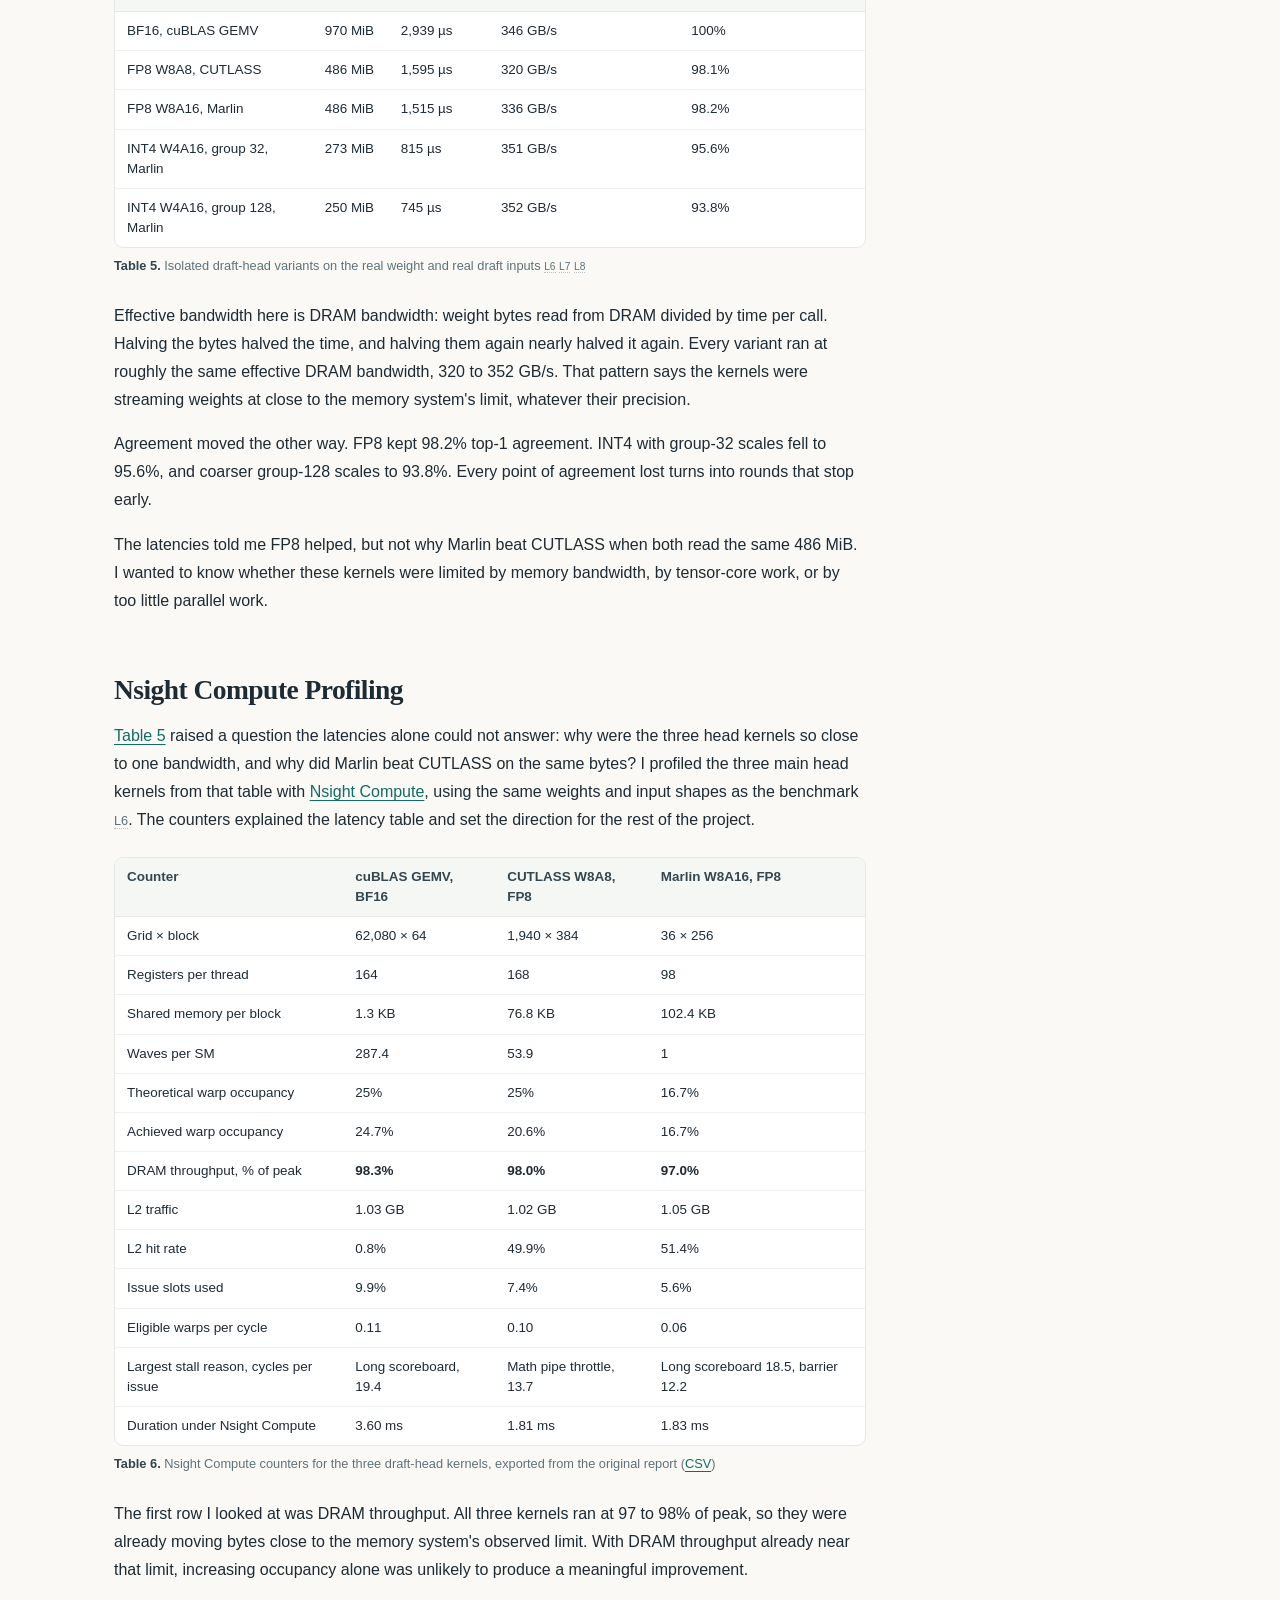
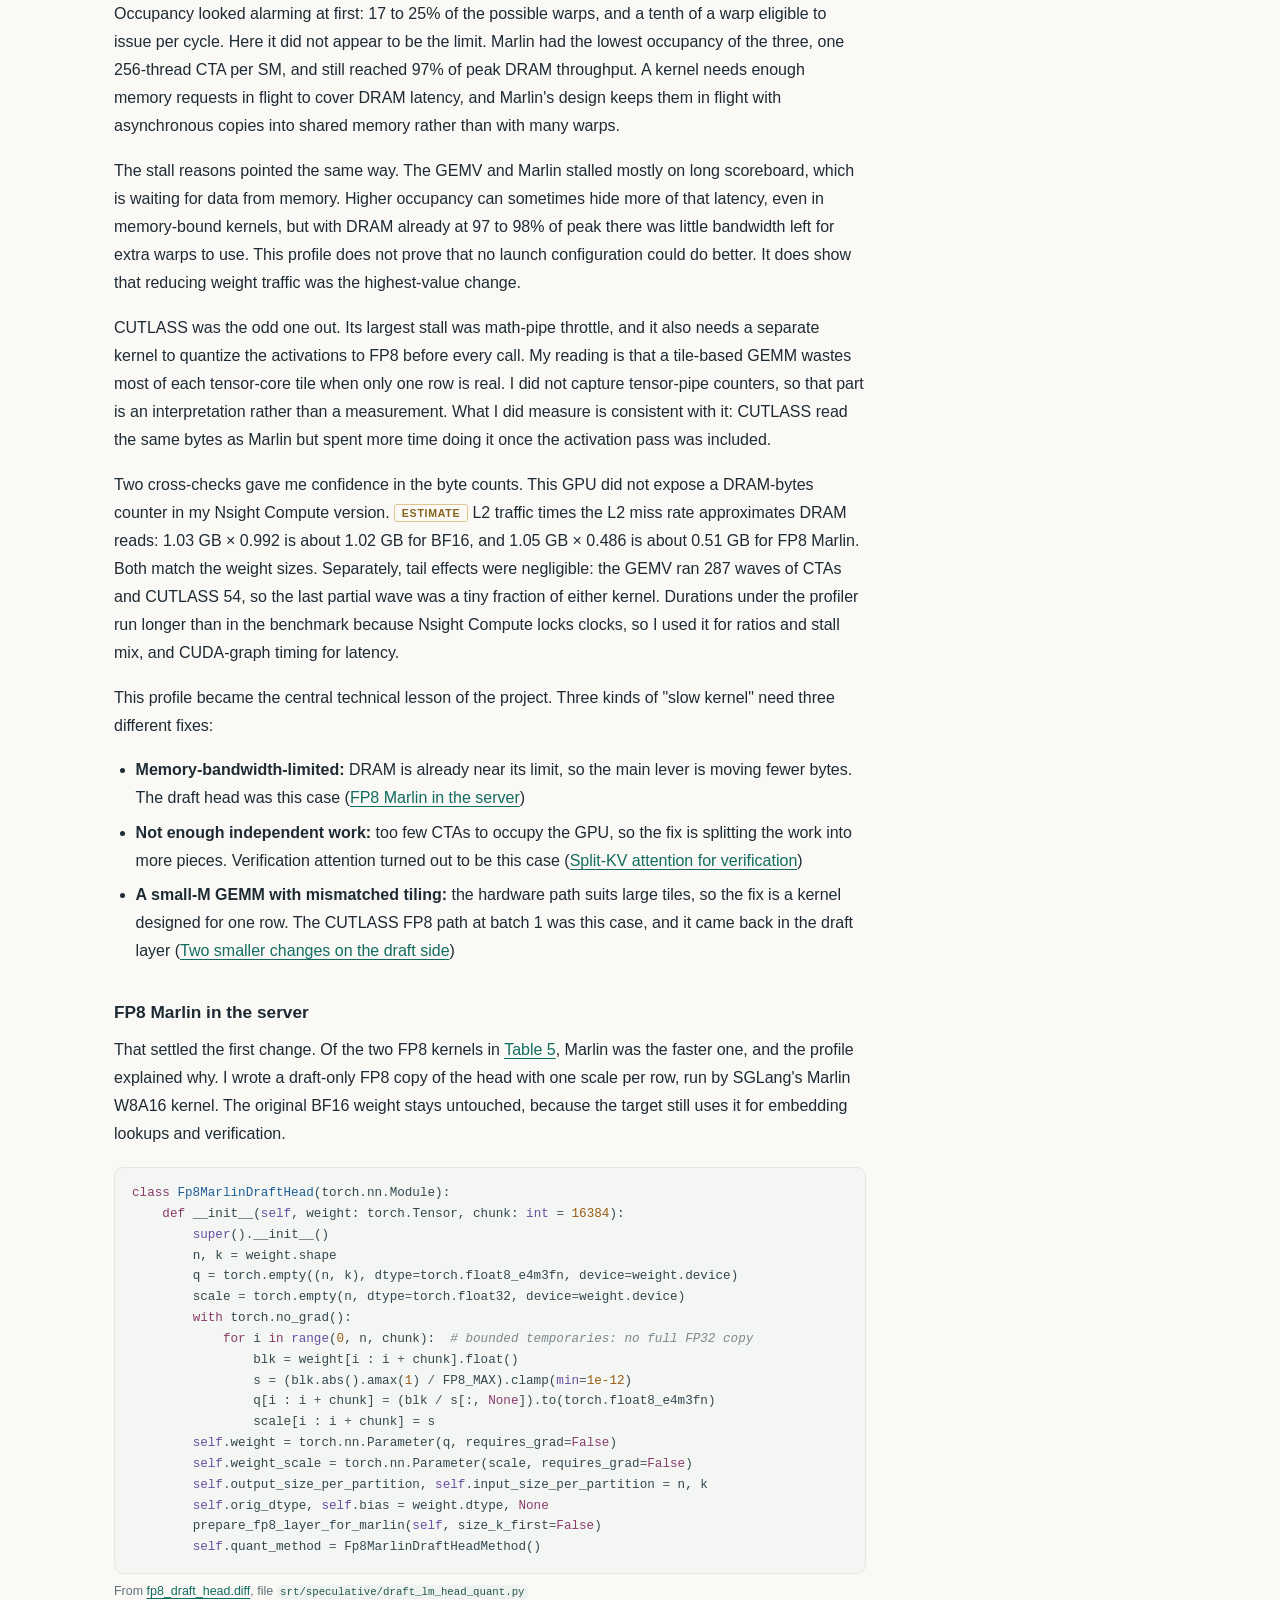
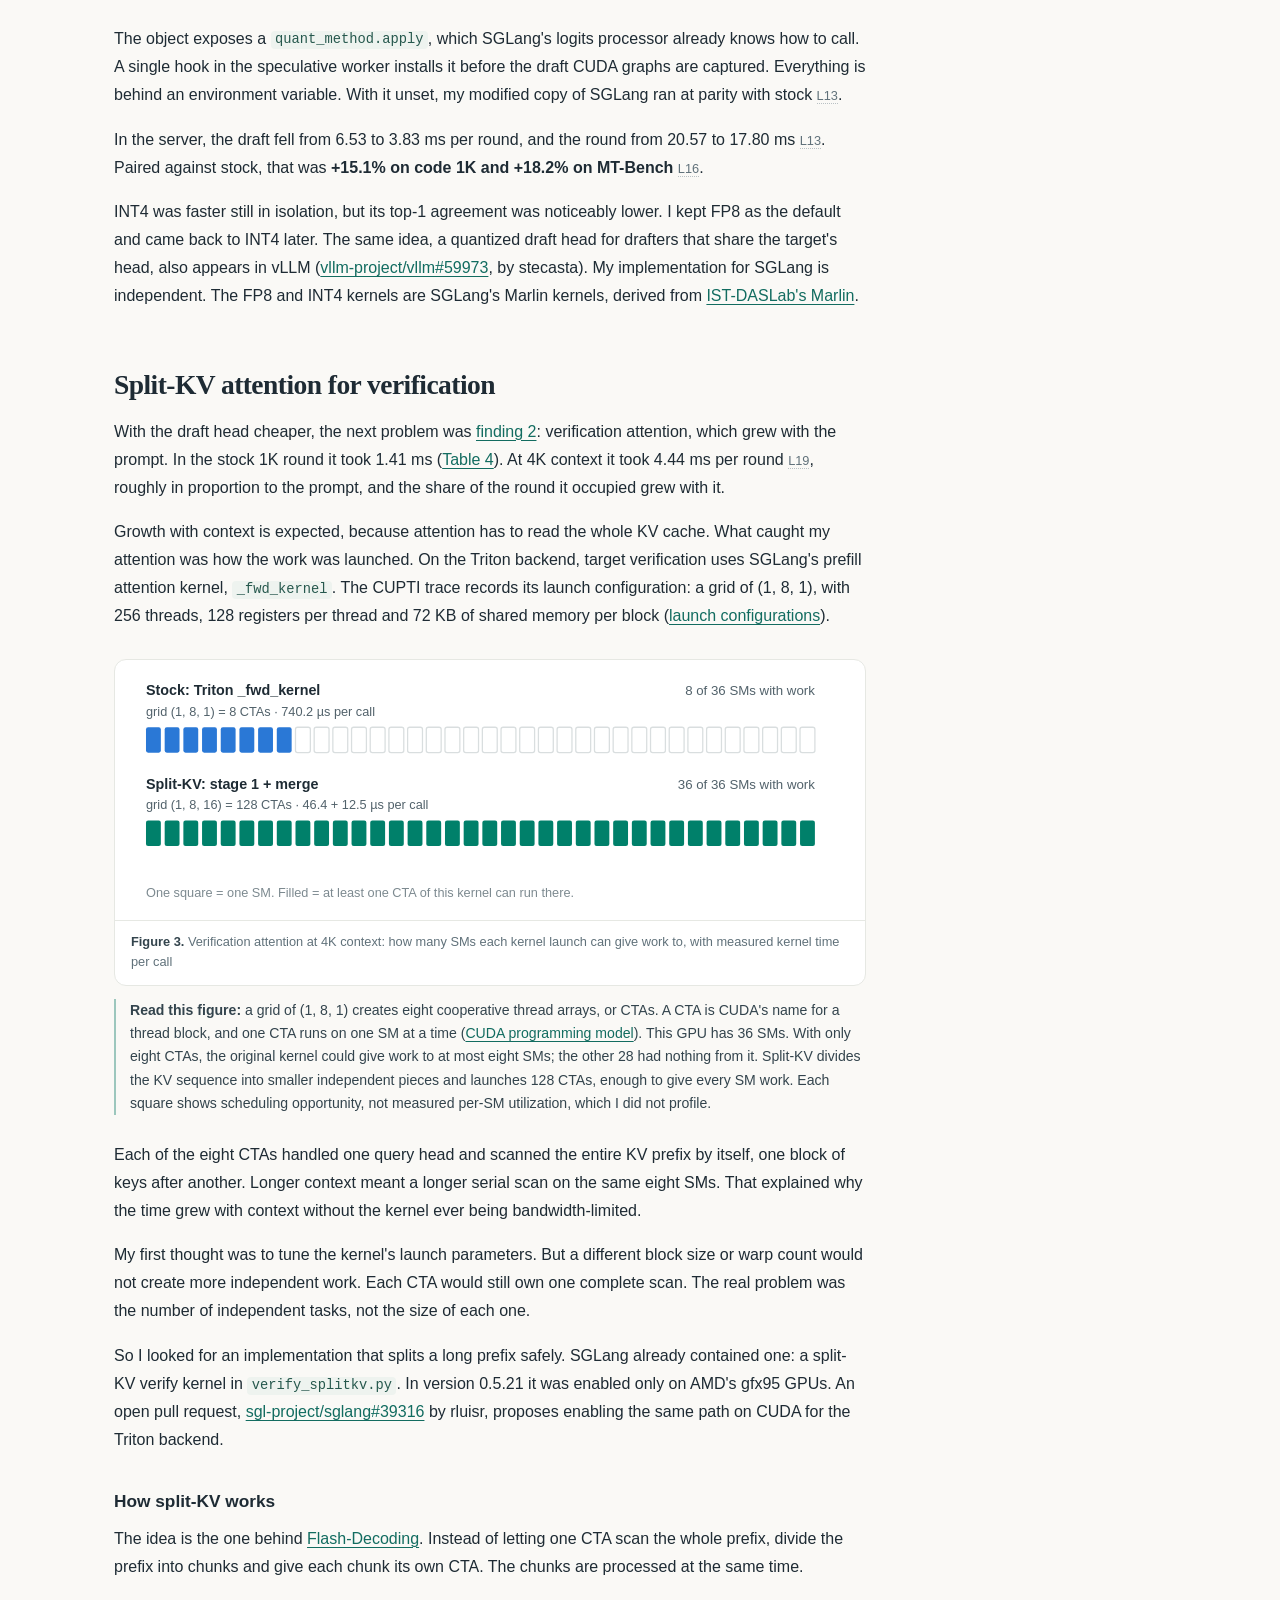
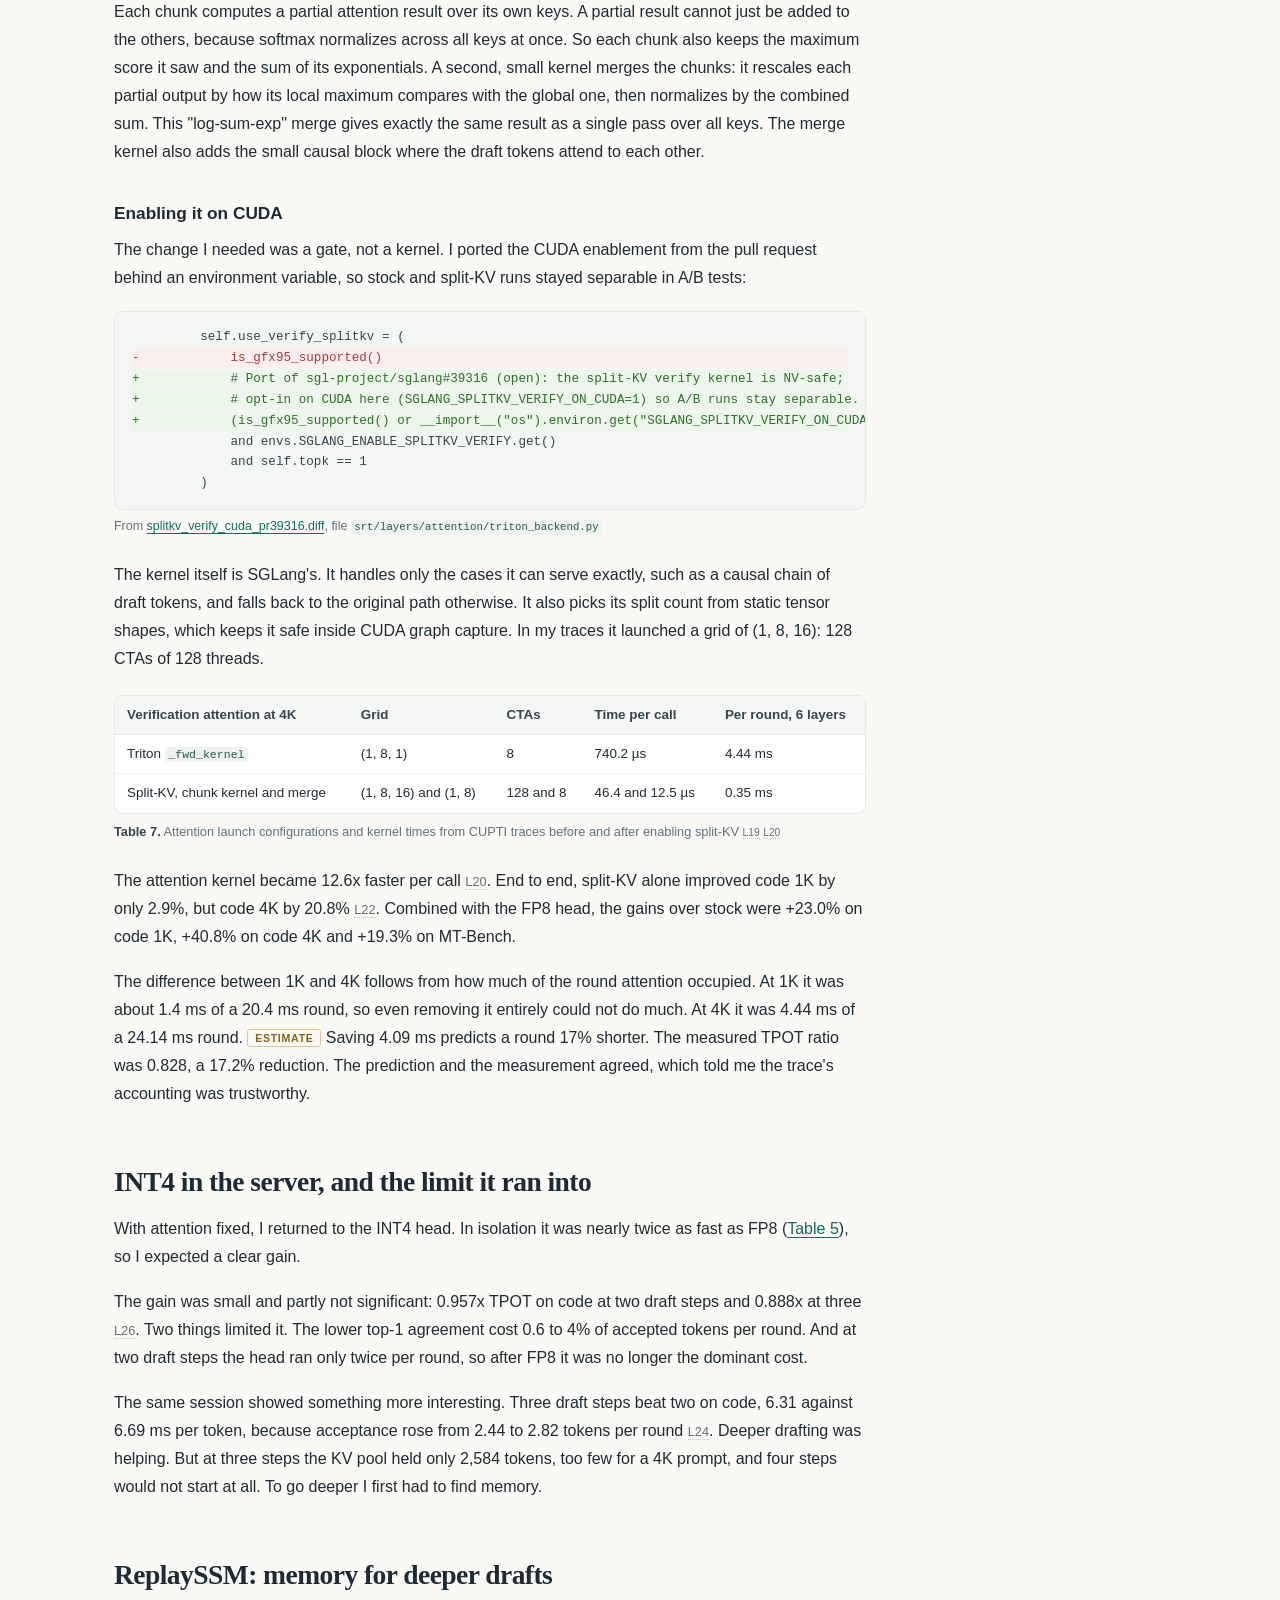
==== commit 9a7d6442: "Updated article and index" ====
--- a/index.html
+++ b/index.html
@@ -10,7 +10,7 @@
 <link rel="stylesheet" href="style.css">
 </head>
 <body>
-<header class="site"><a href="index.html">Ravi Kothari</a><span>GPU inference notes</span></header>
+<header class="site"><a class="brand" href="index.html">Ravi Kothari</a><a class="repo-link" href="https://github.com/ravi-kot/sglang-speculative-decoding-optimization" target="_blank" rel="noopener noreferrer">GitHub repository</a></header>
 <main>
 <article>
 <header class="post">
@@ -18,7 +18,7 @@
 <p class="subtitle">CUDA, quantized drafting, split-KV attention, and the limits of memory bandwidth.</p>
 <p class="meta">October 27, 2026 · RTX 5070 Laptop GPU (SM120, 8 GB) · SGLang 0.5.21 · Qwen3.5-2B BF16</p>
 </header>
-<p>An 8 GB laptop GPU is not where anyone expects fast LLM inference. I wanted to find out how far single-request speculative decoding could be pushed on one anyway, without touching the BF16 target model. I followed each speculative round from SGLang's scheduler down to individual CUDA kernels, and then went after what the traces showed. I made drafting cheaper, and I gave the GPU more parallel work while the target verifies the draft's tokens. The target never changed: it still checks every proposed token in BF16, so the whole speedup comes from the machinery around it. Some of that machinery is my own code, and some is upstream work I enabled and combined; I separate the two in <a href="#what-i-built-and-what-i-reused">What I built and what I reused</a>.</p>
+<p>An 8 GB laptop GPU is not where anyone expects fast LLM inference. I wanted to find out how far single-request speculative decoding could be pushed on one anyway, without touching the BF16 target model. I followed each speculative round from SGLang's scheduler down to individual CUDA kernels, and then went after what the traces showed. I made drafting cheaper, and I gave the GPU more parallel work while the target verifies the draft's tokens. The target never changed: it still checks every proposed token in BF16, so the whole speedup comes from the machinery around it. Some of that machinery is my own code, and some is upstream work I enabled and combined; I separate the two in <a href="#what-i-built-and-what-i-reused">What I built and what I reused</a>. Readers who want the measurements first can jump directly to the <a href="#final-results">final paired results</a>.</p>
 <div class="stat-grid">
 <div class="stat"><p class="stat-num">+93.3%</p><p class="stat-label">Code, 1K prompt<br>113.2 to 222.0 tok/s</p></div>
 <div class="stat"><p class="stat-num">+109.0%</p><p class="stat-label">Code, 4K prompt<br>93.7 to 196.4 tok/s</p></div>
--- a/style.css
+++ b/style.css
@@ -35,7 +35,13 @@
   min-height: 72px; border-bottom: 1px solid var(--border);
 }
 .site a { font: 700 1.15rem/1 var(--serif); letter-spacing: -0.01em; color: var(--ink); text-decoration: none; }
-.site span { color: var(--muted); font-size: 0.74rem; letter-spacing: 0.13em; text-transform: uppercase; }
+.site .repo-link {
+  font: 650 0.74rem/1 var(--sans);
+  letter-spacing: 0.1em;
+  color: var(--muted);
+  text-transform: uppercase;
+}
+.site .repo-link:hover { color: var(--teal); }
 article { min-width: 0; }
 
 /* title block */
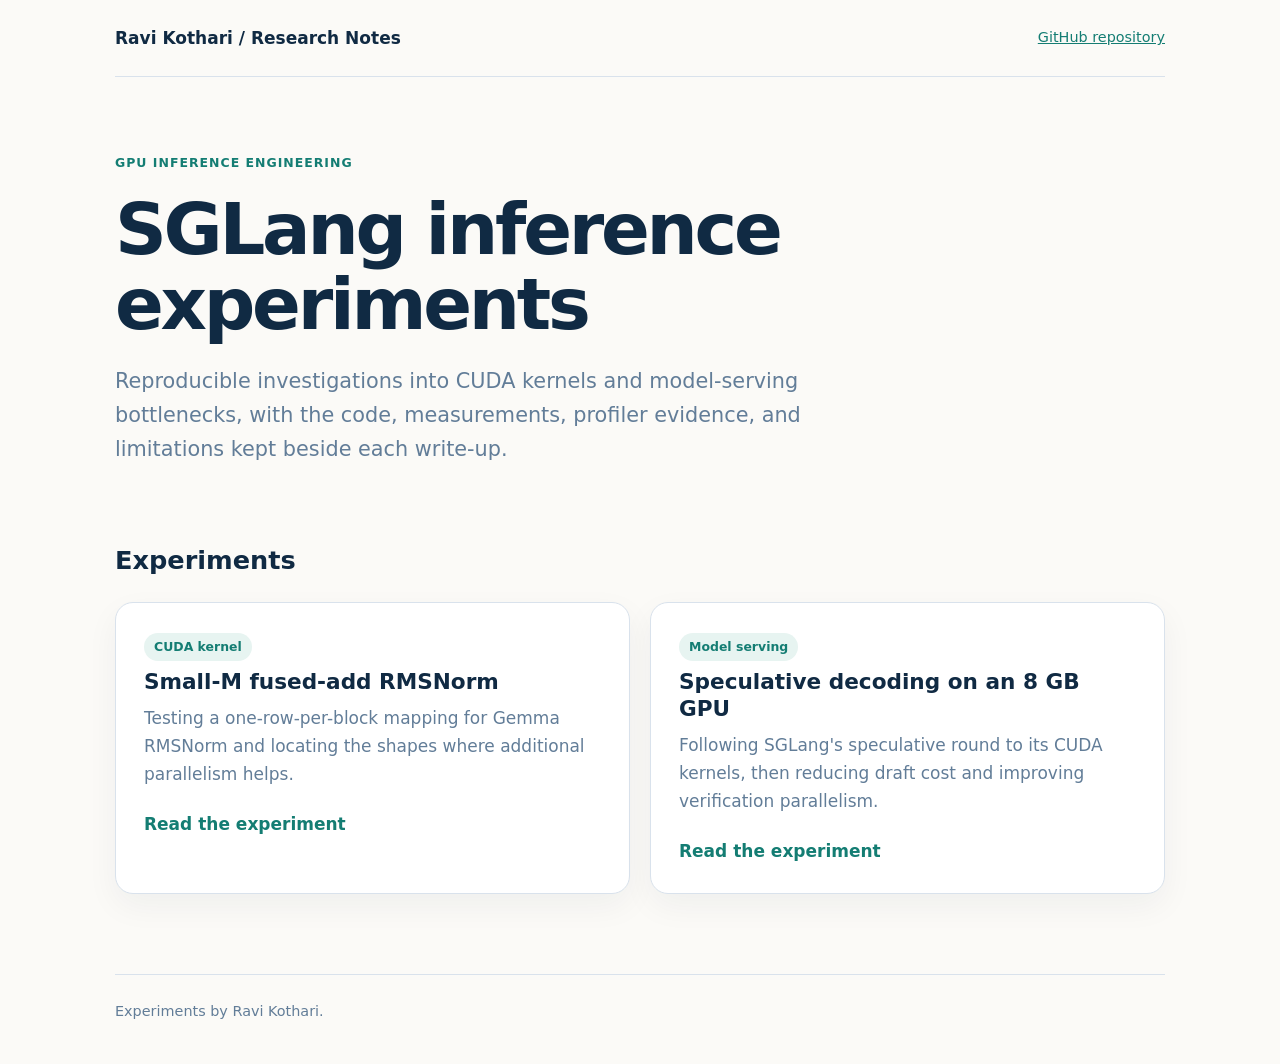
==== commit 376e6868: "Add landing page for SGLang experiments" ====
--- a/index.html
+++ b/index.html
@@ -1,1290 +1,39 @@
 <!doctype html>
 <html lang="en">
 <head>
-<meta charset="utf-8">
-<meta name="viewport" content="width=device-width, initial-scale=1">
-<title>Optimizing Speculative Decoding on an RTX 5070</title>
-<meta name="description" content="How I made SGLang&#x27;s NEXTN speculative decoding for Qwen3.5-2B up to 2.1x faster on an 8 GB laptop GPU without touching the BF16 target model.">
-<meta name="author" content="Ravi Kothari">
-<meta name="theme-color" content="#faf9f6">
-<link rel="stylesheet" href="style.css">
+  <meta charset="utf-8">
+  <meta name="viewport" content="width=device-width,initial-scale=1">
+  <meta name="description" content="Reproducible SGLang GPU inference experiments by Ravi Kothari.">
+  <title>SGLang Inference Experiments · Ravi Kothari</title>
+  <style>
+    :root{--ink:#102a43;--muted:#627d98;--paper:#fbfaf7;--card:#fff;--line:#d9e2ec;--accent:#147d73;--soft:#e7f4f1}
+    *{box-sizing:border-box}body{margin:0;background:var(--paper);color:var(--ink);font:17px/1.65 system-ui,-apple-system,"Segoe UI",sans-serif}
+    a{color:var(--accent)}.wrap{width:min(100% - 36px,1050px);margin:auto}.top{display:flex;justify-content:space-between;align-items:center;padding:24px 0;border-bottom:1px solid var(--line)}
+    .brand{font-weight:750;text-decoration:none;color:var(--ink)}.repo{font-size:.9rem}.hero{padding:76px 0 52px;max-width:820px}.eyebrow{color:var(--accent);font-weight:750;text-transform:uppercase;letter-spacing:.08em;font-size:.78rem}
+    h1{font-size:clamp(2.25rem,7vw,4.5rem);line-height:1.05;letter-spacing:-.045em;margin:.25em 0}.lede{font-size:clamp(1.05rem,2vw,1.3rem);color:var(--muted);max-width:720px}
+    h2{font-size:1.6rem;margin:0 0 20px}.grid{display:grid;grid-template-columns:repeat(2,minmax(0,1fr));gap:20px;padding-bottom:80px}.card{background:var(--card);border:1px solid var(--line);border-radius:18px;padding:28px;box-shadow:0 12px 32px rgba(16,42,67,.05)}
+    .card h3{font-size:1.35rem;line-height:1.25;margin:8px 0}.card p{color:var(--muted);margin:0 0 22px}.tag{display:inline-block;background:var(--soft);color:var(--accent);padding:4px 10px;border-radius:999px;font-size:.78rem;font-weight:700}.open{font-weight:700;text-decoration:none}.open:hover{text-decoration:underline}
+    footer{border-top:1px solid var(--line);padding:25px 0 40px;color:var(--muted);font-size:.9rem}@media(max-width:650px){.grid{grid-template-columns:1fr}.hero{padding-top:52px}.repo{display:none}}
+  </style>
 </head>
 <body>
-<header class="site"><a class="brand" href="index.html">Ravi Kothari</a><a class="repo-link" href="https://github.com/ravi-kot/sglang-speculative-decoding-optimization" target="_blank" rel="noopener noreferrer">GitHub repository</a></header>
-<main>
-<article>
-<header class="post">
-<h1>Optimizing Speculative Decoding on an RTX 5070</h1>
-<p class="subtitle">CUDA, quantized drafting, split-KV attention, and the limits of memory bandwidth.</p>
-<p class="meta">October 27, 2026 · RTX 5070 Laptop GPU (SM120, 8 GB) · SGLang 0.5.21 · Qwen3.5-2B BF16</p>
-</header>
-<p>An 8 GB laptop GPU is not where anyone expects fast LLM inference. I wanted to find out how far single-request speculative decoding could be pushed on one anyway, without touching the BF16 target model. I followed each speculative round from SGLang's scheduler down to individual CUDA kernels, and then went after what the traces showed. I made drafting cheaper, and I gave the GPU more parallel work while the target verifies the draft's tokens. The target never changed: it still checks every proposed token in BF16, so the whole speedup comes from the machinery around it. Some of that machinery is my own code, and some is upstream work I enabled and combined; I separate the two in <a href="#what-i-built-and-what-i-reused">What I built and what I reused</a>. Readers who want the measurements first can jump directly to the <a href="#final-results">final paired results</a>.</p>
-<div class="stat-grid">
-<div class="stat"><p class="stat-num">+93.3%</p><p class="stat-label">Code, 1K prompt<br>113.2 to 222.0 tok/s</p></div>
-<div class="stat"><p class="stat-num">+109.0%</p><p class="stat-label">Code, 4K prompt<br>93.7 to 196.4 tok/s</p></div>
-<div class="stat"><p class="stat-num">+63.8%</p><p class="stat-label">MT-Bench writing<br>95.8 to 157.8 tok/s</p></div>
-</div>
-<div class="callout">
-<p><strong>Improvement:</strong> Quantized drafting, split-KV attention, deeper proposals, and a smaller draft vocabulary nearly doubled code throughput while the target model remained BF16 and continued to verify every committed token.</p>
-</div>
-<div class="top-table">
-<div class="table-wrap"><table>
-<thead>
-<tr>
-<th>Workload</th>
-<th>TPOT, stock / mine</th>
-<th>tok/s, stock / mine</th>
-<th>Tokens per round, stock / mine</th>
-<th>Paired gain</th>
-</tr>
-</thead>
-<tbody>
-<tr>
-<td>Code, 1K prompt</td>
-<td>8.838 / <strong>4.504 ms</strong></td>
-<td>113.2 / <strong>222.0</strong></td>
-<td>2.48 / <strong>3.32</strong></td>
-<td><strong>+93.3%</strong></td>
-</tr>
-<tr>
-<td>Code, 4K prompt</td>
-<td>10.671 / <strong>5.091 ms</strong></td>
-<td>93.7 / <strong>196.4</strong></td>
-<td>2.42 / <strong>3.11</strong></td>
-<td><strong>+109.0%</strong></td>
-</tr>
-<tr>
-<td>MT-Bench writing</td>
-<td>10.439 / <strong>6.339 ms</strong></td>
-<td>95.8 / <strong>157.8</strong></td>
-<td>2.08 / <strong>2.62</strong></td>
-<td><strong>+63.8%</strong></td>
-</tr>
-</tbody>
-</table></div>
-</div>
-<p class="result-scope"><strong>Scope:</strong> paired gains over stock SGLang at batch size 1, one request at a time, greedy decoding, thinking disabled. Code 1K is 6 coding-agent prompts, code 4K is 4, and MT-Bench is 4 first-turn writing prompts (<a href="#table-workloads">Table 2</a>). Code responses are technical explanations with some code, not only executable source. My correctness test found no statistically significant drop in top-1 agreement with the plain BF16 target, which stays at about 99%, as for stock (<a href="#correctness">Correctness</a>). <a class="result-link" href="#final-results">See the final benchmark results</a></p>
-<div class="evidence-key">
-<p><span class="tag meas">Measured</span> Recorded directly by a benchmark or profiler</p>
-<p><span class="tag est">Estimate</span> Calculated using measured inputs and stated assumptions</p>
-<p><span class="tag theo">Theoretical</span> A mathematical bound or hypothetical scenario, not an observed result</p>
-</div>
-<nav class="toc toc-inline" aria-label="Contents"><p class="toc-head">Contents</p><ol><li><a href="#the-problem">The Problem</a></li><li><a href="#building-a-baseline-i-could-trust">Building a baseline I could trust</a></li><li><a href="#the-trace-that-exposed-the-first-bottlenecks">The trace that exposed the first bottlenecks</a></li><li><a href="#the-draft-output-head">The draft output head</a></li><li><a href="#nsight-compute-profiling">Nsight Compute Profiling</a></li><li><a href="#split-kv-attention-for-verification">Split-KV attention for verification</a></li><li><a href="#int4-in-the-server-and-the-limit-it-ran-into">INT4 in the server, and the limit it ran into</a></li><li><a href="#replayssm-memory-for-deeper-drafts">ReplaySSM: memory for deeper drafts</a></li><li><a href="#choosing-the-speculative-depth">Choosing the speculative depth</a></li><li><a href="#shrinking-the-draft-vocabulary">Shrinking the draft vocabulary</a></li><li><a href="#two-smaller-changes-on-the-draft-side">Two smaller changes on the draft side</a></li><li><a href="#context-augmented-draft-vocabulary">Context-augmented draft vocabulary</a></li><li><a href="#approaching-the-memory-bandwidth-limit">Approaching the memory-bandwidth limit</a></li><li><a href="#experiments-i-did-not-keep">Experiments I did not keep</a></li><li><a href="#final-results">Final paired results</a></li><li><a href="#correctness">Correctness</a></li><li><a href="#where-the-investigation-goes-next">Where the investigation goes next</a></li><li><a href="#lessons-i-would-carry-forward">Lessons I would carry forward</a></li><li><a href="#methodology-notes">Methodology notes</a></li><li><a href="#evidence-code-and-references">Evidence, code and references</a></li></ol></nav>
-<h2 id="the-problem">The Problem</h2>
-<p>Qwen3.5 ships a small draft model inside its own checkpoint: one extra transformer layer trained for multi-token prediction (MTP), which SGLang runs under the name NEXTN. I wanted to understand that MTP path end to end, and to see how much SGLang's speculative decoding could gain from it on hardware I own.</p>
-<p>The machine is a laptop with an RTX 5070 Laptop GPU: Blackwell, compute capability 12.0 (SM120), 36 streaming multiprocessors (SMs), and 8 GB of GDDR7. It runs Windows 11, with SGLang inside WSL2 Ubuntu 24.04.</p>
-<div class="table-wrap"><table>
-<thead>
-<tr>
-<th>Item</th>
-<th>Value</th>
-</tr>
-</thead>
-<tbody>
-<tr>
-<td>Engine</td>
-<td>SGLang 0.5.21, PyTorch 2.13 with CUDA 13.0, Triton 3.7.1</td>
-</tr>
-<tr>
-<td>Model</td>
-<td><a href="https://huggingface.co/Qwen/Qwen3.5-2B" target="_blank" rel="noopener noreferrer">Qwen3.5-2B</a>, BF16 weights, tied input and output embeddings</td>
-</tr>
-<tr>
-<td>Architecture</td>
-<td>24 layers: 18 Gated DeltaNet (linear attention) and 6 full attention, plus one MTP draft layer</td>
-</tr>
-<tr>
-<td>Vocabulary and hidden size</td>
-<td>248,320 tokens, 2,048</td>
-</tr>
-<tr>
-<td>Decoding</td>
-<td>Batch size 1, greedy, NEXTN speculative decoding</td>
-</tr>
-<tr>
-<td>Profilers</td>
-<td>PyTorch profiler (CUPTI kernel traces), Nsight Compute</td>
-</tr>
-</tbody>
-</table></div>
-<p class="caption" id="table-setup"><span class="cap-num">Table 1.</span> Hardware and inference configuration used in every experiment</p>
-<p>When I say &quot;server&quot; in this article, I mean the SGLang inference engine running locally inside WSL. It loads Qwen3.5-2B onto the GPU and manages token generation for each request. Nothing runs in the cloud.</p>
-<p>The goal was more committed output tokens per second for a single request. I did not quantize or replace the target model. The BF16 target verifies every proposed token before it is committed, so the user still receives the target model's output.</p>
-<p>I kept the batch size at 1: one user, one request, one response streaming back. That is the interactive case, and the hardest one for a GPU. With a single sequence there is nothing to share the cost of reading the model's weights, so every generated token pays for a full pass over all of them.</p>
-<p>Speculative decoding attacks exactly that cost. It works in rounds:</p>
-<ol>
-<li>The draft proposes a few tokens, one cheap step per token</li>
-<li>The target checks all of them in a single forward pass</li>
-<li>The target keeps the longest prefix it agrees with and adds one token of its own</li>
-</ol>
-<p>When the draft is usually right, one expensive target pass commits several tokens instead of one. In NEXTN, each draft step runs the MTP layer once and then projects its output onto the full vocabulary to pick the next token. That projection turns out to matter a great deal.</p>
-<p><a href="#figure-setup">Figure 1</a> shows the whole experiment in one place: what goes into the server, what happens in each round, and what comes out.</p>
-<figure>
-<div class="fig-body"><img src="assets/fig-setup.svg" alt="Experiment setup. Fixed prompts enter the SGLang server, which runs locally in WSL2 on the RTX 5070. Inside it, each round loops through draft, target verify, accept and commit, and the CPU scheduler, above a strip for the 8 GB of GPU memory holding weights, KV cache and recurrent state. The server feeds a benchmark, which feeds the results, and a profiler trace. Badges mark finding 1 on the draft, finding 2 on verification, finding 3 on GPU memory and finding 4 on the scheduler."></div>
-<figcaption id="figure-setup"><span class="cap-num">Figure 1.</span> Experiment setup: fixed prompts, the speculative round inside the local SGLang server, and the measurements that come out of it</figcaption>
-</figure>
-<p class="read-guide"><strong>Read this figure:</strong> follow the arrows inside the dashed box clockwise. That loop is one speculative round, and it repeats until the response is complete. Every experiment in this article changes something inside the box and leaves the prompts and the measurement path untouched. The dark badges mark where the four problems from the first profile live (<a href="#finding-1">finding 1</a> in the draft, <a href="#finding-2">2</a> in verification, <a href="#finding-3">3</a> in GPU memory, <a href="#finding-4">4</a> in the scheduler). I come back to them after the baseline is in place.</p>
-<ul>
-<li><strong>Fixed prompts:</strong> saved once as token IDs and hashed, so every variant sees identical input (<a href="#building-a-baseline-i-could-trust">Building a baseline I could trust</a>)</li>
-<li><strong>Draft (MTP):</strong> the MTP layer plus the full-vocabulary output head, run once per proposed token (<a href="#the-draft-output-head">The draft output head</a>)</li>
-<li><strong>Target verify:</strong> the BF16 target checks every draft token in a single forward pass (<a href="#split-kv-attention-for-verification">Split-KV attention for verification</a>)</li>
-<li><strong>Accept and commit:</strong> keeps the longest prefix the target agrees with, plus one token of the target's own (<a href="#correctness">Correctness</a>)</li>
-<li><strong>Scheduler (CPU):</strong> assigns KV slots, does the bookkeeping and launches the next round (<a href="#approaching-the-memory-bandwidth-limit">Approaching the memory-bandwidth limit</a>)</li>
-<li><strong>GPU memory (8 GB):</strong> shared by the weights, the KV cache and the recurrent state (<a href="#replayssm-memory-for-deeper-drafts">ReplaySSM: memory for deeper drafts</a>)</li>
-<li><strong>Benchmark:</strong> records TPOT, tokens per round, clocks and power for every request (<a href="#requests-and-pairing">Requests and pairing</a>)</li>
-<li><strong>Results:</strong> paired gain with a 95% interval, plus a correctness test against the plain target (<a href="#final-results">Final paired results</a>)</li>
-<li><strong>Profiler trace:</strong> CUPTI kernel traces, grouped into speculative rounds by my analyzer (<a href="#the-trace-that-exposed-the-first-bottlenecks">The trace that exposed the first bottlenecks</a>)</li>
-</ul>
-<h2 id="building-a-baseline-i-could-trust">Building a baseline I could trust</h2>
-<p>Before optimizing anything, I needed a fixed workload: the same prompts, at the same lengths, for every variant, so that any change in speed came from the code and not from the input. I modeled the code prompts on the kind of request a coding assistant typically receives, a task plus the source files it has opened, and took the chat prompts from MT-Bench. I also needed a strong stock reference, and a way to cope with a laptop GPU whose clocks move with temperature and power.</p>
-<h3 id="fixed-prompts-stored-as-token-ids">Fixed prompts, stored as token IDs</h3>
-<p>I built every prompt once and saved the token IDs (<a href="code/data/build_prompts.py">build_prompts.py</a>). Retokenizing on each run would let a template or tokenizer change slip into a comparison unnoticed. The builder applies Qwen's chat template with thinking disabled, records the tokenizer's hash and the template's token pieces, and stores a SHA-256 of every prompt set. A verify mode refuses to reuse the prompts with a different tokenizer or template.</p>
-<p>The code prompts imitate a coding agent that has opened files. Each one is a single user turn that says &quot;You are a coding agent working in the SGLang repository&quot;, followed by SGLang 0.5.21 source files formatted as <code>[tool:read_file]</code> outputs, then one of four tasks:</p>
-<ul>
-<li>Find the most likely bug and write the corrected function</li>
-<li>Trace the main call path and write pytest tests</li>
-<li>Refactor the longest function</li>
-<li>Propose an input-validation patch as a unified diff</li>
-</ul>
-<p>The file context is truncated so that each complete prompt, chat template included, is exactly 1,024 or 4,096 tokens. Fixed lengths matter because attention cost grows with context. Two variants must see the same context length, or their attention work differs.</p>
-<div class="table-wrap"><table>
-<thead>
-<tr>
-<th>Workload</th>
-<th>Input</th>
-<th>Prompts measured</th>
-<th>Output</th>
-<th>What the responses contain</th>
-</tr>
-</thead>
-<tbody>
-<tr>
-<td>Code 1K</td>
-<td>Exactly 1,024 tokens: source files and a coding task</td>
-<td>6</td>
-<td>256 tokens, every response hit the limit</td>
-<td>Technical analysis in Markdown, with code blocks for the refactor and patch tasks</td>
-</tr>
-<tr>
-<td>Code 4K</td>
-<td>Exactly 4,096 tokens, same construction</td>
-<td>4</td>
-<td>256 tokens, every response hit the limit</td>
-<td>Same mix</td>
-</tr>
-<tr>
-<td>MT-Bench</td>
-<td>First-turn questions at natural length</td>
-<td>4</td>
-<td>Up to 256 tokens</td>
-<td>Writing tasks: a travel blog post, two emails, an outline</td>
-</tr>
-</tbody>
-</table></div>
-<p class="caption" id="table-workloads"><span class="cap-num">Table 2.</span> The three benchmark workloads; &quot;1K&quot; and &quot;4K&quot; refer to input context length, not to the generated output</p>
-<p>The chat prompts are the first four <a href="https://github.com/lm-sys/FastChat/tree/main/fastchat/llm_judge" target="_blank" rel="noopener noreferrer">MT-Bench</a> questions, all from its writing category. That is a narrow slice of chat, and I keep it in mind when interpreting the chat results.</p>
-<h3 id="requests-and-pairing">Requests and pairing</h3>
-<p>Every variant runs in a fresh SGLang server process. Requests go one at a time (concurrency 1, batch size 1), after two warm-up requests (<a href="code/scripts/bench.py">bench.py</a>).</p>
-<p>TPOT, the time per output token, excludes the time to the first token:</p>
-<div class="eq"><math display="block"><mrow><mtext>TPOT</mtext><mo>=</mo><mfrac><mrow><msub><mi>t</mi><mtext>end-to-end</mtext></msub><mo>−</mo><msub><mi>t</mi><mtext>first token</mtext></msub></mrow><mrow><mi>N</mi><mo>−</mo><mn>1</mn></mrow></mfrac></mrow></math><span class="eq-label">N = output tokens</span></div>
-<p>Decode throughput follows directly:</p>
-<div class="eq"><math display="block"><mrow><mi>R</mi><mspace width="0.25em"/><mtext>[tokens/s]</mtext><mo>=</mo><mfrac><mn>1000</mn><mrow><mtext>TPOT</mtext><mspace width="0.25em"/><mtext>[ms]</mtext></mrow></mfrac></mrow></math></div>
-<p>The laptop's enforced power limit moved between 70 and 79 W during runs. Absolute TPOT drifted by several percent between sessions as a result. So every comparison in this article is paired: stock and candidate run in the same session, on the same prompts, in two passes with opposite orders. A bench sampler records SM clock, memory clock, power and the power-cap state for every server. Passes with clock drops are re-run instead of averaged in.</p>
-<p>The gain is computed from per-prompt ratios:</p>
-<div class="eq"><math display="block"><mrow><mtext>gain</mtext><mo>=</mo><mrow><mo>(</mo><mfrac><mn>1</mn><mi>r</mi></mfrac><mo>−</mo><mn>1</mn><mo>)</mo></mrow><mo>×</mo><mn>100%</mn><mspace width="1.2em"/><mi>r</mi><mo>=</mo><msub><mtext>median</mtext><mi>i</mi></msub><mrow><mo>(</mo><mfrac><msub><mtext>TPOT</mtext><mrow><mi>i</mi><mo>,</mo><mtext>new</mtext></mrow></msub><msub><mtext>TPOT</mtext><mrow><mi>i</mi><mo>,</mo><mtext>stock</mtext></mrow></msub></mfrac><mo>)</mo></mrow></mrow></math></div>
-<p>I report the median ratio with a bootstrap 95% interval (<a href="code/scripts/compare.py">compare.py</a>).</p>
-<p>With the measurement method fixed, the last piece was the stock baseline: SGLang 0.5.21 with Triton attention and two draft steps, which I call <strong>S2</strong>. I chose it because it was the fastest stock configuration I could find on this machine, not because it was the default:</p>
-<ul>
-<li><strong>Draft depth:</strong> the Qwen3.5 model card recommends three draft steps. On this GPU two steps were faster: three steps measured 1.06x slower on code and 1.10x slower on MT-Bench <a class="cite" href="data/ledger.html#L4" title="Ledger entry 4: strongest stock NEXTN steps (1-5), topk 1, draft tokens = steps+1 (order rev, unprofiled)">L4</a>. Four and five steps did not start at all, because the KV cache no longer fit in 8 GB <a class="cite" href="data/ledger.html#L3" title="Ledger entry 3: strongest stock NEXTN steps (1-5), topk 1, draft tokens = steps+1 (order fwd, profiled)">L3</a> <a class="cite" href="data/ledger.html#L5" title="Ledger entry 5: S5 fit probe on 8 GB">L5</a></li>
-<li><strong>Attention backend:</strong> SGLang's default on SM120 is FlashInfer, not Triton. Every FlashInfer configuration I tried was slower than Triton S2, by about 5% on code and 11% on MT-Bench <a class="cite" href="data/ledger.html#L12" title="Ledger entry 12: stock-default (FlashInfer) baseline re-establishment, pass 2">L12</a>. Its attention kernel was faster, but its CPU-side planning cost more than the kernel saved; I explain why in <a href="#flashinfer-faster-attention-slower-serving">FlashInfer: faster attention, slower serving</a></li>
-</ul>
-<p>S2 is the strongest stock configuration I found on this machine, not a claim about every GPU or setting. These are its numbers in the final benchmark session:</p>
-<div class="table-wrap"><table>
-<thead>
-<tr>
-<th>Workload</th>
-<th>Stock S2 TPOT</th>
-<th>Stock S2 tok/s</th>
-<th>Tokens per round</th>
-</tr>
-</thead>
-<tbody>
-<tr>
-<td>Code 1K</td>
-<td>8.838 ms</td>
-<td>113.2</td>
-<td>2.48</td>
-</tr>
-<tr>
-<td>Code 4K</td>
-<td>10.671 ms</td>
-<td>93.7</td>
-<td>2.42</td>
-</tr>
-<tr>
-<td>MT-Bench</td>
-<td>10.439 ms</td>
-<td>95.8</td>
-<td>2.08</td>
-</tr>
-</tbody>
-</table></div>
-<p class="caption" id="table-stock"><span class="cap-num">Table 3.</span> Stock S2 in the final benchmark session; &quot;tokens per round&quot; counts committed tokens, including the target's own token</p>
-<h2 id="the-trace-that-exposed-the-first-bottlenecks">The trace that exposed the first bottlenecks</h2>
-<p>Stock S2 committed about 2.5 tokens per round (<a href="#table-stock">Table 3</a>). Before touching any code, I needed to know where a round's time went. I profiled the decode loop end to end and split every round into four parts, so I could optimize each one separately:</p>
-<ul>
-<li><strong>Drafting:</strong> proposing candidate tokens</li>
-<li><strong>Verification:</strong> checking them with the target</li>
-<li><strong>Bookkeeping:</strong> memory management and scheduler work</li>
-<li><strong>Idle:</strong> GPU time lost between useful kernels</li>
-</ul>
-<p>To get there, I recorded PyTorch profiler traces from SGLang. Under the hood these use NVIDIA's <a href="https://docs.nvidia.com/cupti/" target="_blank" rel="noopener noreferrer">CUPTI</a>, which timestamps every kernel the GPU executes and links it to the CPU call that launched it. SGLang runs the target-verify pass and the draft passes as CUDA graphs, so I wrote a small analyzer that groups kernels by the graph that launched them (<a href="code/profiling/analyze.py">analyze.py</a>). The largest graph is target verification, the others are drafting, and kernels outside any graph are eager bookkeeping. I counted the gaps in the merged kernel timeline as GPU idle time.</p>
-<p><a href="#figure-timeline">Figure 2</a> previews the whole project. The top lane is the stock round I started from. The bottom lane is the round after every change in this article, with five draft steps instead of two. For now, focus on the top lane: the sections that follow explain how each of its blocks shrank, and <a href="#choosing-the-speculative-depth">Choosing the speculative depth</a> explains why the final round drafts five tokens.</p>
-<figure>
-<div class="fig-body"><img src="assets/fig-round-timeline.svg" alt="Timeline of one speculative round on code 1K. Stock SGLang: 20.4 ms, a long target-verify block followed by a long draft block. My implementation: 15.0 ms, a shorter verify block and a much shorter draft block."></div>
-<figcaption id="figure-timeline"><span class="cap-num">Figure 2.</span> GPU execution timeline of one speculative round before and after optimization, taken from CUPTI kernel traces on code 1K</figcaption>
-</figure>
-<p class="read-guide"><strong>Read this figure:</strong> each lane is one median round, drawn to the same time scale. Blue is the target verifying the draft's tokens, orange is the draft proposing them, dark gray is eager bookkeeping, and hatched gray is the GPU waiting for work. The top lane is stock SGLang with two draft steps <a class="cite" href="data/ledger.html#L3" title="Ledger entry 3: strongest stock NEXTN steps (1-5), topk 1, draft tokens = steps+1 (order fwd, profiled)">L3</a>. The bottom lane is my modified SGLang implementation with five draft steps, as it stood at the end of the project <a class="cite" href="data/ledger.html#L55" title="Ledger entry 55: final: round timing of verified top config (profile only)">L55</a>. The label on the right divides the round time by the tokens it committed.</p>
-<p>The stock round, in numbers <a class="cite" href="data/ledger.html#L3" title="Ledger entry 3: strongest stock NEXTN steps (1-5), topk 1, draft tokens = steps+1 (order fwd, profiled)">L3</a>:</p>
-<div class="table-wrap"><table>
-<thead>
-<tr>
-<th>Part of the round</th>
-<th>Time per round</th>
-<th>Main kernels</th>
-</tr>
-</thead>
-<tbody>
-<tr>
-<td>Target verify, 3 tokens</td>
-<td>12.98 ms</td>
-<td>BF16 GEMMs 11.00 ms, attention 1.41 ms, recurrent-state update 0.27 ms</td>
-</tr>
-<tr>
-<td>Draft, extend pass and 1 step</td>
-<td>6.47 ms</td>
-<td>Full-vocabulary output head, 2 calls of 2.79 ms each</td>
-</tr>
-<tr>
-<td>Eager bookkeeping</td>
-<td>0.21 ms</td>
-<td>KV-slot assignment, copies</td>
-</tr>
-<tr>
-<td>GPU idle</td>
-<td>0.72 ms</td>
-<td>Waiting for the CPU scheduler</td>
-</tr>
-<tr>
-<td><strong>Round</strong></td>
-<td><strong>20.40 ms</strong></td>
-<td><strong>2.48 tokens, 8.24 ms per token</strong></td>
-</tr>
-</tbody>
-</table></div>
-<p class="caption" id="table-stockround"><span class="cap-num">Table 4.</span> Breakdown of the median stock round on code 1K; kernel totals over 30 rounds divided by 30 (<a href="data/profiler/analysis_20261024-204832-local_S2.txt">analysis</a>, <a href="data/profiler/launch_configs.txt">launch configurations</a>)</p>
-<p>The trace pointed at four problems, each in a different part of the round. I numbered them because the rest of the article works through them, and each later section links back here:</p>
-<ol>
-<li><span id="finding-1"></span><strong>The draft output head took about 27% of all GPU time.</strong> This one kernel, called twice per round, projects the draft's hidden state onto all 248,320 vocabulary rows. It cost more than the draft's whole transformer layer. Addressed in <a href="#the-draft-output-head">The draft output head</a> and <a href="#shrinking-the-draft-vocabulary">Shrinking the draft vocabulary</a></li>
-<li><span id="finding-2"></span><strong>Verification attention grew with context.</strong> It took 1.41 ms per round at 1K, but 4.44 ms at 4K <a class="cite" href="data/ledger.html#L19" title="Ledger entry 19: Triton verify attention vs context length (4K, fits S2 KV pool 5764)">L19</a>. At 1K it hardly mattered, but long prompts are where agent workloads live. Addressed in <a href="#split-kv-attention-for-verification">Split-KV attention for verification</a></li>
-<li><span id="finding-3"></span><strong>Memory limited how deep the draft could go.</strong> With three draft steps the KV pool held only 2,584 tokens, and 4K prompts were rejected <a class="cite" href="data/ledger.html#L3" title="Ledger entry 3: strongest stock NEXTN steps (1-5), topk 1, draft tokens = steps+1 (order fwd, profiled)">L3</a>. Deeper drafting, the obvious way to commit more tokens per round, could not even be tested. Addressed in <a href="#replayssm-memory-for-deeper-drafts">ReplaySSM: memory for deeper drafts</a></li>
-<li><span id="finding-4"></span><strong>About 0.7 ms per round was GPU idle,</strong> with the GPU waiting for the CPU scheduler between rounds. That was real time, but only about 3.5% of the round. Quantified in <a href="#approaching-the-memory-bandwidth-limit">Approaching the memory-bandwidth limit</a></li>
-</ol>
-<p>I started with finding 1. The draft head was the largest single cost, and it had a property the others lacked: changing it could not change which tokens get committed. The target re-checks every proposed token with its own BF16 head, so the draft can afford to be approximate.</p>
-<h2 id="the-draft-output-head">The draft output head</h2>
-<p>The trace pointed at the draft output head first (<a href="#finding-1">finding 1</a>: 2.79 ms per call, twice per round, in <a href="#table-stockround">Table 4</a>), so I looked at the operation it performs and what made it expensive.</p>
-<p>The draft's last step multiplies its 2,048-wide hidden state by the output-head matrix: 248,320 rows by 2,048 columns. Qwen3.5 ties this matrix to the input embedding, and in BF16 it occupies 970 MiB, or 1.017 GB.</p>
-<p>At batch size 1 there is a single input row (M = 1). The operation is therefore a matrix-vector product. Every weight is loaded once and used for one multiply and one add, about one floating-point operation per byte. The GPU can do far more arithmetic per byte than that. So the kernel's time should be set by how fast the weights stream out of DRAM:</p>
-<div class="eq"><math display="block"><mrow><mi>t</mi><mo>≈</mo><mfrac><mtext>bytes</mtext><mtext>bandwidth</mtext></mfrac><mo>=</mo><mfrac><mtext>1.017 GB</mtext><mtext>346 GB/s</mtext></mfrac><mo>≈</mo><mtext>2.94 ms</mtext></mrow></math><span class="eq-label">measured: 2,939 µs</span></div>
-<p>The measured time matched that prediction. The draft runs this head once per draft step, and with two steps that is two full passes over 970 MiB every round.</p>
-<p>The way out was not to compute faster but to read less. The draft head only proposes tokens, and the target verifies each one with its own BF16 head. So the draft can use a smaller copy of the weights without changing which tokens get committed. Fewer bytes per weight should mean proportionally less time. The cost would show up elsewhere: a less precise draft head agrees less often with the target, and each disagreement shortens a round.</p>
-<h3 id="comparing-lower-precision-heads">Comparing lower-precision heads</h3>
-<p>To make the head read fewer bytes, I quantized it. These are post-training quantizations (PTQ): I converted the existing BF16 weights directly, with no retraining and no calibration data. FP8 uses one scale per output row, and INT4 one scale per group of 32 or 128 weights.</p>
-<p>I built a benchmark that runs each candidate head on 1,344 real draft hidden states against the real tied weight (<a href="code/profiling/head_bench.py">head_bench.py</a>). For each one I measured latency and how often its top choice agreed with the BF16 head.</p>
-<p>The candidates:</p>
-<ul>
-<li><strong>BF16:</strong> the original head, run by cuBLAS as a GEMV kernel</li>
-<li><strong>FP8 W8A8 on CUTLASS:</strong> 8-bit weights and 8-bit activations, through the GEMM path SGLang uses for FP8 linear layers</li>
-<li><strong>FP8 W8A16 on Marlin:</strong> 8-bit weights, BF16 activations, dequantized inside the kernel</li>
-<li><strong>INT4 W4A16 on Marlin:</strong> 4-bit weights with one scale per group of 32 or 128 values</li>
-</ul>
-<div class="table-wrap"><table>
-<thead>
-<tr>
-<th>Head variant, isolated, M = 1</th>
-<th>Weights</th>
-<th>Time per call</th>
-<th>Effective bandwidth (DRAM)</th>
-<th>Top-1 agreement with BF16</th>
-</tr>
-</thead>
-<tbody>
-<tr>
-<td>BF16, cuBLAS GEMV</td>
-<td>970 MiB</td>
-<td>2,939 µs</td>
-<td>346 GB/s</td>
-<td>100%</td>
-</tr>
-<tr>
-<td>FP8 W8A8, CUTLASS</td>
-<td>486 MiB</td>
-<td>1,595 µs</td>
-<td>320 GB/s</td>
-<td>98.1%</td>
-</tr>
-<tr>
-<td>FP8 W8A16, Marlin</td>
-<td>486 MiB</td>
-<td>1,515 µs</td>
-<td>336 GB/s</td>
-<td>98.2%</td>
-</tr>
-<tr>
-<td>INT4 W4A16, group 32, Marlin</td>
-<td>273 MiB</td>
-<td>815 µs</td>
-<td>351 GB/s</td>
-<td>95.6%</td>
-</tr>
-<tr>
-<td>INT4 W4A16, group 128, Marlin</td>
-<td>250 MiB</td>
-<td>745 µs</td>
-<td>352 GB/s</td>
-<td>93.8%</td>
-</tr>
-</tbody>
-</table></div>
-<p class="caption" id="table-heads"><span class="cap-num">Table 5.</span> Isolated draft-head variants on the real weight and real draft inputs <a class="cite" href="data/ledger.html#L6" title="Ledger entry 6: draft-only FP8 tied lm_head copy (isolated projection)">L6</a> <a class="cite" href="data/ledger.html#L7" title="Ledger entry 7: draft-only FP8 tied lm_head copy (isolated projection)">L7</a> <a class="cite" href="data/ledger.html#L8" title="Ledger entry 8: draft-only FP8 tied lm_head copy (isolated projection)">L8</a></p>
-<p>Effective bandwidth here is DRAM bandwidth: weight bytes read from DRAM divided by time per call. Halving the bytes halved the time, and halving them again nearly halved it again. Every variant ran at roughly the same effective DRAM bandwidth, 320 to 352 GB/s. That pattern says the kernels were streaming weights at close to the memory system's limit, whatever their precision.</p>
-<p>Agreement moved the other way. FP8 kept 98.2% top-1 agreement. INT4 with group-32 scales fell to 95.6%, and coarser group-128 scales to 93.8%. Every point of agreement lost turns into rounds that stop early.</p>
-<p>The latencies told me FP8 helped, but not why Marlin beat CUTLASS when both read the same 486 MiB. I wanted to know whether these kernels were limited by memory bandwidth, by tensor-core work, or by too little parallel work.</p>
-<h2 id="nsight-compute-profiling">Nsight Compute Profiling</h2>
-<p><a href="#table-heads">Table 5</a> raised a question the latencies alone could not answer: why were the three head kernels so close to one bandwidth, and why did Marlin beat CUTLASS on the same bytes? I profiled the three main head kernels from that table with <a href="https://docs.nvidia.com/nsight-compute/ProfilingGuide/index.html" target="_blank" rel="noopener noreferrer">Nsight Compute</a>, using the same weights and input shapes as the benchmark <a class="cite" href="data/ledger.html#L6" title="Ledger entry 6: draft-only FP8 tied lm_head copy (isolated projection)">L6</a>. The counters explained the latency table and set the direction for the rest of the project.</p>
-<div class="table-wrap"><table>
-<thead>
-<tr>
-<th>Counter</th>
-<th>cuBLAS GEMV, BF16</th>
-<th>CUTLASS W8A8, FP8</th>
-<th>Marlin W8A16, FP8</th>
-</tr>
-</thead>
-<tbody>
-<tr>
-<td>Grid × block</td>
-<td>62,080 × 64</td>
-<td>1,940 × 384</td>
-<td>36 × 256</td>
-</tr>
-<tr>
-<td>Registers per thread</td>
-<td>164</td>
-<td>168</td>
-<td>98</td>
-</tr>
-<tr>
-<td>Shared memory per block</td>
-<td>1.3 KB</td>
-<td>76.8 KB</td>
-<td>102.4 KB</td>
-</tr>
-<tr>
-<td>Waves per SM</td>
-<td>287.4</td>
-<td>53.9</td>
-<td>1</td>
-</tr>
-<tr>
-<td>Theoretical warp occupancy</td>
-<td>25%</td>
-<td>25%</td>
-<td>16.7%</td>
-</tr>
-<tr>
-<td>Achieved warp occupancy</td>
-<td>24.7%</td>
-<td>20.6%</td>
-<td>16.7%</td>
-</tr>
-<tr>
-<td>DRAM throughput, % of peak</td>
-<td><strong>98.3%</strong></td>
-<td><strong>98.0%</strong></td>
-<td><strong>97.0%</strong></td>
-</tr>
-<tr>
-<td>L2 traffic</td>
-<td>1.03 GB</td>
-<td>1.02 GB</td>
-<td>1.05 GB</td>
-</tr>
-<tr>
-<td>L2 hit rate</td>
-<td>0.8%</td>
-<td>49.9%</td>
-<td>51.4%</td>
-</tr>
-<tr>
-<td>Issue slots used</td>
-<td>9.9%</td>
-<td>7.4%</td>
-<td>5.6%</td>
-</tr>
-<tr>
-<td>Eligible warps per cycle</td>
-<td>0.11</td>
-<td>0.10</td>
-<td>0.06</td>
-</tr>
-<tr>
-<td>Largest stall reason, cycles per issue</td>
-<td>Long scoreboard, 19.4</td>
-<td>Math pipe throttle, 13.7</td>
-<td>Long scoreboard 18.5, barrier 12.2</td>
-</tr>
-<tr>
-<td>Duration under Nsight Compute</td>
-<td>3.60 ms</td>
-<td>1.81 ms</td>
-<td>1.83 ms</td>
-</tr>
-</tbody>
-</table></div>
-<p class="caption" id="table-ncu"><span class="cap-num">Table 6.</span> Nsight Compute counters for the three draft-head kernels, exported from the original report (<a href="data/profiler/head_ncu_metrics.csv">CSV</a>)</p>
-<p>The first row I looked at was DRAM throughput. All three kernels ran at 97 to 98% of peak, so they were already moving bytes close to the memory system's observed limit. With DRAM throughput already near that limit, increasing occupancy alone was unlikely to produce a meaningful improvement.</p>
-<p>Occupancy looked alarming at first: 17 to 25% of the possible warps, and a tenth of a warp eligible to issue per cycle. Here it did not appear to be the limit. Marlin had the lowest occupancy of the three, one 256-thread CTA per SM, and still reached 97% of peak DRAM throughput. A kernel needs enough memory requests in flight to cover DRAM latency, and Marlin's design keeps them in flight with asynchronous copies into shared memory rather than with many warps.</p>
-<p>The stall reasons pointed the same way. The GEMV and Marlin stalled mostly on long scoreboard, which is waiting for data from memory. Higher occupancy can sometimes hide more of that latency, even in memory-bound kernels, but with DRAM already at 97 to 98% of peak there was little bandwidth left for extra warps to use. This profile does not prove that no launch configuration could do better. It does show that reducing weight traffic was the highest-value change.</p>
-<p>CUTLASS was the odd one out. Its largest stall was math-pipe throttle, and it also needs a separate kernel to quantize the activations to FP8 before every call. My reading is that a tile-based GEMM wastes most of each tensor-core tile when only one row is real. I did not capture tensor-pipe counters, so that part is an interpretation rather than a measurement. What I did measure is consistent with it: CUTLASS read the same bytes as Marlin but spent more time doing it once the activation pass was included.</p>
-<p>Two cross-checks gave me confidence in the byte counts. This GPU did not expose a DRAM-bytes counter in my Nsight Compute version. <span class="tag est">Estimate</span> L2 traffic times the L2 miss rate approximates DRAM reads: 1.03 GB × 0.992 is about 1.02 GB for BF16, and 1.05 GB × 0.486 is about 0.51 GB for FP8 Marlin. Both match the weight sizes. Separately, tail effects were negligible: the GEMV ran 287 waves of CTAs and CUTLASS 54, so the last partial wave was a tiny fraction of either kernel. Durations under the profiler run longer than in the benchmark because Nsight Compute locks clocks, so I used it for ratios and stall mix, and CUDA-graph timing for latency.</p>
-<p>This profile became the central technical lesson of the project. Three kinds of &quot;slow kernel&quot; need three different fixes:</p>
-<ul>
-<li><strong>Memory-bandwidth-limited:</strong> DRAM is already near its limit, so the main lever is moving fewer bytes. The draft head was this case (<a href="#fp8-marlin-in-the-server">FP8 Marlin in the server</a>)</li>
-<li><strong>Not enough independent work:</strong> too few CTAs to occupy the GPU, so the fix is splitting the work into more pieces. Verification attention turned out to be this case (<a href="#split-kv-attention-for-verification">Split-KV attention for verification</a>)</li>
-<li><strong>A small-M GEMM with mismatched tiling:</strong> the hardware path suits large tiles, so the fix is a kernel designed for one row. The CUTLASS FP8 path at batch 1 was this case, and it came back in the draft layer (<a href="#two-smaller-changes-on-the-draft-side">Two smaller changes on the draft side</a>)</li>
-</ul>
-<h3 id="fp8-marlin-in-the-server">FP8 Marlin in the server</h3>
-<p>That settled the first change. Of the two FP8 kernels in <a href="#table-heads">Table 5</a>, Marlin was the faster one, and the profile explained why. I wrote a draft-only FP8 copy of the head with one scale per row, run by SGLang's Marlin W8A16 kernel. The original BF16 weight stays untouched, because the target still uses it for embedding lookups and verification.</p>
-<pre class="code"><code class="language-python"><span class="k">class</span><span class="w"> </span><span class="nc">Fp8MarlinDraftHead</span><span class="p">(</span><span class="n">torch</span><span class="o">.</span><span class="n">nn</span><span class="o">.</span><span class="n">Module</span><span class="p">):</span>
-    <span class="k">def</span><span class="w"> </span><span class="fm">__init__</span><span class="p">(</span><span class="bp">self</span><span class="p">,</span> <span class="n">weight</span><span class="p">:</span> <span class="n">torch</span><span class="o">.</span><span class="n">Tensor</span><span class="p">,</span> <span class="n">chunk</span><span class="p">:</span> <span class="nb">int</span> <span class="o">=</span> <span class="mi">16384</span><span class="p">):</span>
-        <span class="nb">super</span><span class="p">()</span><span class="o">.</span><span class="fm">__init__</span><span class="p">()</span>
-        <span class="n">n</span><span class="p">,</span> <span class="n">k</span> <span class="o">=</span> <span class="n">weight</span><span class="o">.</span><span class="n">shape</span>
-        <span class="n">q</span> <span class="o">=</span> <span class="n">torch</span><span class="o">.</span><span class="n">empty</span><span class="p">((</span><span class="n">n</span><span class="p">,</span> <span class="n">k</span><span class="p">),</span> <span class="n">dtype</span><span class="o">=</span><span class="n">torch</span><span class="o">.</span><span class="n">float8_e4m3fn</span><span class="p">,</span> <span class="n">device</span><span class="o">=</span><span class="n">weight</span><span class="o">.</span><span class="n">device</span><span class="p">)</span>
-        <span class="n">scale</span> <span class="o">=</span> <span class="n">torch</span><span class="o">.</span><span class="n">empty</span><span class="p">(</span><span class="n">n</span><span class="p">,</span> <span class="n">dtype</span><span class="o">=</span><span class="n">torch</span><span class="o">.</span><span class="n">float32</span><span class="p">,</span> <span class="n">device</span><span class="o">=</span><span class="n">weight</span><span class="o">.</span><span class="n">device</span><span class="p">)</span>
-        <span class="k">with</span> <span class="n">torch</span><span class="o">.</span><span class="n">no_grad</span><span class="p">():</span>
-            <span class="k">for</span> <span class="n">i</span> <span class="ow">in</span> <span class="nb">range</span><span class="p">(</span><span class="mi">0</span><span class="p">,</span> <span class="n">n</span><span class="p">,</span> <span class="n">chunk</span><span class="p">):</span>  <span class="c1"># bounded temporaries: no full FP32 copy</span>
-                <span class="n">blk</span> <span class="o">=</span> <span class="n">weight</span><span class="p">[</span><span class="n">i</span> <span class="p">:</span> <span class="n">i</span> <span class="o">+</span> <span class="n">chunk</span><span class="p">]</span><span class="o">.</span><span class="n">float</span><span class="p">()</span>
-                <span class="n">s</span> <span class="o">=</span> <span class="p">(</span><span class="n">blk</span><span class="o">.</span><span class="n">abs</span><span class="p">()</span><span class="o">.</span><span class="n">amax</span><span class="p">(</span><span class="mi">1</span><span class="p">)</span> <span class="o">/</span> <span class="n">FP8_MAX</span><span class="p">)</span><span class="o">.</span><span class="n">clamp</span><span class="p">(</span><span class="nb">min</span><span class="o">=</span><span class="mf">1e-12</span><span class="p">)</span>
-                <span class="n">q</span><span class="p">[</span><span class="n">i</span> <span class="p">:</span> <span class="n">i</span> <span class="o">+</span> <span class="n">chunk</span><span class="p">]</span> <span class="o">=</span> <span class="p">(</span><span class="n">blk</span> <span class="o">/</span> <span class="n">s</span><span class="p">[:,</span> <span class="kc">None</span><span class="p">])</span><span class="o">.</span><span class="n">to</span><span class="p">(</span><span class="n">torch</span><span class="o">.</span><span class="n">float8_e4m3fn</span><span class="p">)</span>
-                <span class="n">scale</span><span class="p">[</span><span class="n">i</span> <span class="p">:</span> <span class="n">i</span> <span class="o">+</span> <span class="n">chunk</span><span class="p">]</span> <span class="o">=</span> <span class="n">s</span>
-        <span class="bp">self</span><span class="o">.</span><span class="n">weight</span> <span class="o">=</span> <span class="n">torch</span><span class="o">.</span><span class="n">nn</span><span class="o">.</span><span class="n">Parameter</span><span class="p">(</span><span class="n">q</span><span class="p">,</span> <span class="n">requires_grad</span><span class="o">=</span><span class="kc">False</span><span class="p">)</span>
-        <span class="bp">self</span><span class="o">.</span><span class="n">weight_scale</span> <span class="o">=</span> <span class="n">torch</span><span class="o">.</span><span class="n">nn</span><span class="o">.</span><span class="n">Parameter</span><span class="p">(</span><span class="n">scale</span><span class="p">,</span> <span class="n">requires_grad</span><span class="o">=</span><span class="kc">False</span><span class="p">)</span>
-        <span class="bp">self</span><span class="o">.</span><span class="n">output_size_per_partition</span><span class="p">,</span> <span class="bp">self</span><span class="o">.</span><span class="n">input_size_per_partition</span> <span class="o">=</span> <span class="n">n</span><span class="p">,</span> <span class="n">k</span>
-        <span class="bp">self</span><span class="o">.</span><span class="n">orig_dtype</span><span class="p">,</span> <span class="bp">self</span><span class="o">.</span><span class="n">bias</span> <span class="o">=</span> <span class="n">weight</span><span class="o">.</span><span class="n">dtype</span><span class="p">,</span> <span class="kc">None</span>
-        <span class="n">prepare_fp8_layer_for_marlin</span><span class="p">(</span><span class="bp">self</span><span class="p">,</span> <span class="n">size_k_first</span><span class="o">=</span><span class="kc">False</span><span class="p">)</span>
-        <span class="bp">self</span><span class="o">.</span><span class="n">quant_method</span> <span class="o">=</span> <span class="n">Fp8MarlinDraftHeadMethod</span><span class="p">()</span>
-</code></pre>
-<p class="src">From <a href="code/patches/fp8_draft_head.diff">fp8_draft_head.diff</a>, file <code>srt/speculative/draft_lm_head_quant.py</code></p>
-<p>The object exposes a <code>quant_method.apply</code>, which SGLang's logits processor already knows how to call. A single hook in the speculative worker installs it before the draft CUDA graphs are captured. Everything is behind an environment variable. With it unset, my modified copy of SGLang ran at parity with stock <a class="cite" href="data/ledger.html#L13" title="Ledger entry 13: Stage1 functional: overlay parity (S2o) + FP8 draft head active in graph (S28)">L13</a>.</p>
-<p>In the server, the draft fell from 6.53 to 3.83 ms per round, and the round from 20.57 to 17.80 ms <a class="cite" href="data/ledger.html#L13" title="Ledger entry 13: Stage1 functional: overlay parity (S2o) + FP8 draft head active in graph (S28)">L13</a>. Paired against stock, that was <strong>+15.1% on code 1K and +18.2% on MT-Bench</strong> <a class="cite" href="data/ledger.html#L16" title="Ledger entry 16: Stage1 A/B pass 3 + allocator check (S38 intermittent slowdown)">L16</a>.</p>
-<p>INT4 was faster still in isolation, but its top-1 agreement was noticeably lower. I kept FP8 as the default and came back to INT4 later. The same idea, a quantized draft head for drafters that share the target's head, also appears in vLLM (<a href="https://github.com/vllm-project/vllm/pull/59973" target="_blank" rel="noopener noreferrer">vllm-project/vllm#59973</a>, by stecasta). My implementation for SGLang is independent. The FP8 and INT4 kernels are SGLang's Marlin kernels, derived from <a href="https://github.com/IST-DASLab/marlin" target="_blank" rel="noopener noreferrer">IST-DASLab's Marlin</a>.</p>
-<h2 id="split-kv-attention-for-verification">Split-KV attention for verification</h2>
-<p>With the draft head cheaper, the next problem was <a href="#finding-2">finding 2</a>: verification attention, which grew with the prompt. In the stock 1K round it took 1.41 ms (<a href="#table-stockround">Table 4</a>). At 4K context it took 4.44 ms per round <a class="cite" href="data/ledger.html#L19" title="Ledger entry 19: Triton verify attention vs context length (4K, fits S2 KV pool 5764)">L19</a>, roughly in proportion to the prompt, and the share of the round it occupied grew with it.</p>
-<p>Growth with context is expected, because attention has to read the whole KV cache. What caught my attention was how the work was launched. On the Triton backend, target verification uses SGLang's prefill attention kernel, <code>_fwd_kernel</code>. The CUPTI trace records its launch configuration: a grid of (1, 8, 1), with 256 threads, 128 registers per thread and 72 KB of shared memory per block (<a href="data/profiler/launch_configs.txt">launch configurations</a>).</p>
-<figure>
-<div class="fig-body"><img src="assets/fig-splitkv-sms.svg" alt="Two rows of 36 squares, one per SM. Stock Triton attention gives work to 8 of 36 SMs with 8 CTAs and takes 740 microseconds per call. Split-KV launches 128 CTAs, enough to give work to all 36 SMs, and takes 46 plus 12.5 microseconds per call."></div>
-<figcaption id="figure-splitkv"><span class="cap-num">Figure 3.</span> Verification attention at 4K context: how many SMs each kernel launch can give work to, with measured kernel time per call</figcaption>
-</figure>
-<p class="read-guide"><strong>Read this figure:</strong> a grid of (1, 8, 1) creates eight cooperative thread arrays, or CTAs. A CTA is CUDA's name for a thread block, and one CTA runs on one SM at a time (<a href="https://docs.nvidia.com/cuda/cuda-programming-guide/02-basics/intro-to-cuda-cpp.html" target="_blank" rel="noopener noreferrer">CUDA programming model</a>). This GPU has 36 SMs. With only eight CTAs, the original kernel could give work to at most eight SMs; the other 28 had nothing from it. Split-KV divides the KV sequence into smaller independent pieces and launches 128 CTAs, enough to give every SM work. Each square shows scheduling opportunity, not measured per-SM utilization, which I did not profile.</p>
-<p>Each of the eight CTAs handled one query head and scanned the entire KV prefix by itself, one block of keys after another. Longer context meant a longer serial scan on the same eight SMs. That explained why the time grew with context without the kernel ever being bandwidth-limited.</p>
-<p>My first thought was to tune the kernel's launch parameters. But a different block size or warp count would not create more independent work. Each CTA would still own one complete scan. The real problem was the number of independent tasks, not the size of each one.</p>
-<p>So I looked for an implementation that splits a long prefix safely. SGLang already contained one: a split-KV verify kernel in <code>verify_splitkv.py</code>. In version 0.5.21 it was enabled only on AMD's gfx95 GPUs. An open pull request, <a href="https://github.com/sgl-project/sglang/pull/39316" target="_blank" rel="noopener noreferrer">sgl-project/sglang#39316</a> by rluisr, proposes enabling the same path on CUDA for the Triton backend.</p>
-<h3 id="how-split-kv-works">How split-KV works</h3>
-<p>The idea is the one behind <a href="https://pytorch.org/blog/flash-decoding/" target="_blank" rel="noopener noreferrer">Flash-Decoding</a>. Instead of letting one CTA scan the whole prefix, divide the prefix into chunks and give each chunk its own CTA. The chunks are processed at the same time.</p>
-<p>Each chunk computes a partial attention result over its own keys. A partial result cannot just be added to the others, because softmax normalizes across all keys at once. So each chunk also keeps the maximum score it saw and the sum of its exponentials. A second, small kernel merges the chunks: it rescales each partial output by how its local maximum compares with the global one, then normalizes by the combined sum. This &quot;log-sum-exp&quot; merge gives exactly the same result as a single pass over all keys. The merge kernel also adds the small causal block where the draft tokens attend to each other.</p>
-<h3 id="enabling-it-on-cuda">Enabling it on CUDA</h3>
-<p>The change I needed was a gate, not a kernel. I ported the CUDA enablement from the pull request behind an environment variable, so stock and split-KV runs stayed separable in A/B tests:</p>
-<pre class="code"><code class="language-diff"><span class="w"> </span>        self.use_verify_splitkv = (
-<span class="gd">-            is_gfx95_supported()</span>
-<span class="gi">+            # Port of sgl-project/sglang#39316 (open): the split-KV verify kernel is NV-safe;</span>
-<span class="gi">+            # opt-in on CUDA here (SGLANG_SPLITKV_VERIFY_ON_CUDA=1) so A/B runs stay separable.</span>
-<span class="gi">+            (is_gfx95_supported() or __import__(&quot;os&quot;).environ.get(&quot;SGLANG_SPLITKV_VERIFY_ON_CUDA&quot;) == &quot;1&quot;)</span>
-<span class="w"> </span>            and envs.SGLANG_ENABLE_SPLITKV_VERIFY.get()
-<span class="w"> </span>            and self.topk == 1
-<span class="w"> </span>        )
-</code></pre>
-<p class="src">From <a href="code/patches/splitkv_verify_cuda_pr39316.diff">splitkv_verify_cuda_pr39316.diff</a>, file <code>srt/layers/attention/triton_backend.py</code></p>
-<p>The kernel itself is SGLang's. It handles only the cases it can serve exactly, such as a causal chain of draft tokens, and falls back to the original path otherwise. It also picks its split count from static tensor shapes, which keeps it safe inside CUDA graph capture. In my traces it launched a grid of (1, 8, 16): 128 CTAs of 128 threads.</p>
-<div class="table-wrap"><table>
-<thead>
-<tr>
-<th>Verification attention at 4K</th>
-<th>Grid</th>
-<th>CTAs</th>
-<th>Time per call</th>
-<th>Per round, 6 layers</th>
-</tr>
-</thead>
-<tbody>
-<tr>
-<td>Triton <code>_fwd_kernel</code></td>
-<td>(1, 8, 1)</td>
-<td>8</td>
-<td>740.2 µs</td>
-<td>4.44 ms</td>
-</tr>
-<tr>
-<td>Split-KV, chunk kernel and merge</td>
-<td>(1, 8, 16) and (1, 8)</td>
-<td>128 and 8</td>
-<td>46.4 and 12.5 µs</td>
-<td>0.35 ms</td>
-</tr>
-</tbody>
-</table></div>
-<p class="caption" id="table-attn"><span class="cap-num">Table 7.</span> Attention launch configurations and kernel times from CUPTI traces before and after enabling split-KV <a class="cite" href="data/ledger.html#L19" title="Ledger entry 19: Triton verify attention vs context length (4K, fits S2 KV pool 5764)">L19</a> <a class="cite" href="data/ledger.html#L20" title="Ledger entry 20: Stage2 functional: split-KV verify (port #39316) alone and with FP8 head; 1K+4K">L20</a></p>
-<p>The attention kernel became 12.6x faster per call <a class="cite" href="data/ledger.html#L20" title="Ledger entry 20: Stage2 functional: split-KV verify (port #39316) alone and with FP8 head; 1K+4K">L20</a>. End to end, split-KV alone improved code 1K by only 2.9%, but code 4K by 20.8% <a class="cite" href="data/ledger.html#L22" title="Ledger entry 22: Stage2 A/B: split-KV verify (#39316 port) x FP8 draft head, 2-step, pass 2">L22</a>. Combined with the FP8 head, the gains over stock were +23.0% on code 1K, +40.8% on code 4K and +19.3% on MT-Bench.</p>
-<p>The difference between 1K and 4K follows from how much of the round attention occupied. At 1K it was about 1.4 ms of a 20.4 ms round, so even removing it entirely could not do much. At 4K it was 4.44 ms of a 24.14 ms round. <span class="tag est">Estimate</span> Saving 4.09 ms predicts a round 17% shorter. The measured TPOT ratio was 0.828, a 17.2% reduction. The prediction and the measurement agreed, which told me the trace's accounting was trustworthy.</p>
-<h2 id="int4-in-the-server-and-the-limit-it-ran-into">INT4 in the server, and the limit it ran into</h2>
-<p>With attention fixed, I returned to the INT4 head. In isolation it was nearly twice as fast as FP8 (<a href="#table-heads">Table 5</a>), so I expected a clear gain.</p>
-<p>The gain was small and partly not significant: 0.957x TPOT on code at two draft steps and 0.888x at three <a class="cite" href="data/ledger.html#L26" title="Ledger entry 26: Stage3 A/B: INT4 g32 draft head vs FP8 (both + split-KV), 2 and 3 steps, pass 2">L26</a>. Two things limited it. The lower top-1 agreement cost 0.6 to 4% of accepted tokens per round. And at two draft steps the head ran only twice per round, so after FP8 it was no longer the dominant cost.</p>
-<p>The same session showed something more interesting. Three draft steps beat two on code, 6.31 against 6.69 ms per token, because acceptance rose from 2.44 to 2.82 tokens per round <a class="cite" href="data/ledger.html#L24" title="Ledger entry 24: depth retune after FP8 head + split-KV verify, pass 2">L24</a>. Deeper drafting was helping. But at three steps the KV pool held only 2,584 tokens, too few for a 4K prompt, and four steps would not start at all. To go deeper I first had to find memory.</p>
-<h2 id="replayssm-memory-for-deeper-drafts">ReplaySSM: memory for deeper drafts</h2>
-<p>This is <a href="#finding-3">finding 3</a> from the first trace, now blocking real progress. The memory problem came from the model's architecture. Eighteen of its 24 layers are Gated DeltaNet layers, a form of linear attention. Instead of a KV cache that grows with every token, each of these layers keeps a fixed-size recurrent state per sequence.</p>
-<p>That state complicates speculation. Verifying several draft tokens advances the state several times. If the target rejects some of them, the state must roll back to the last accepted token. By default SGLang keeps a full copy of every layer's recurrent state for every draft position, in a buffer called <code>intermediate_ssm_state_cache</code>. At two draft steps that buffer took 0.11 GB, and it grows with depth.</p>
-<p>On an 8 GB GPU that buffer decided what fit:</p>
-<ul>
-<li>With three draft steps, the KV pool shrank to 2,584 tokens <a class="cite" href="data/ledger.html#L3" title="Ledger entry 3: strongest stock NEXTN steps (1-5), topk 1, draft tokens = steps+1 (order fwd, profiled)">L3</a></li>
-<li>Four and five steps failed at startup with &quot;Loaded weights leave no GPU memory for the KV cache&quot; <a class="cite" href="data/ledger.html#L5" title="Ledger entry 5: S5 fit probe on 8 GB">L5</a></li>
-</ul>
-<p>SGLang has a stock alternative, enabled with <code>--enable-linear-replayssm-spec</code>. ReplaySSM stores the raw per-draft inputs, which are much smaller than full state copies. When the target decides how many tokens to accept, it replays only those inputs onto the committed state.</p>
-<div class="table-wrap"><table>
-<thead>
-<tr>
-<th></th>
-<th>Before</th>
-<th>With ReplaySSM</th>
-</tr>
-</thead>
-<tbody>
-<tr>
-<td>Per-draft recurrent-state snapshots</td>
-<td>0.11 GB</td>
-<td>0</td>
-</tr>
-<tr>
-<td>KV pool, 2 draft steps</td>
-<td>5,764 tokens</td>
-<td>14,148 tokens</td>
-</tr>
-<tr>
-<td>KV pool, 3 draft steps</td>
-<td>2,584 tokens</td>
-<td>14,148 tokens</td>
-</tr>
-<tr>
-<td>Recurrent-state verify kernel</td>
-<td>0.25 ms per round</td>
-<td>0.18 ms per round</td>
-</tr>
-<tr>
-<td>Round time, 2 steps, code 1K</td>
-<td>14.66 ms</td>
-<td>14.62 ms</td>
-</tr>
-</tbody>
-</table></div>
-<p class="caption" id="table-replayssm"><span class="cap-num">Table 8.</span> Effect of ReplaySSM on memory and round time <a class="cite" href="data/ledger.html#L32" title="Ledger entry 32: Phase1: ReplaySSM spec-verify on best stack (memory + GDN verify traffic)">L32</a></p>
-<p>SGLang sizes the KV pool from whatever memory remains inside its static budget (85% of the GPU here) after weights, CUDA graphs and the recurrent-state pools. Memory freed from the snapshots goes straight into the KV pool.</p>
-<p><span class="tag est">Estimate</span> On this model a KV token is cheap, because only the 6 full-attention layers store keys and values, each with 2 KV heads of dimension 256:</p>
-<div class="eq"><math display="block"><mrow><mn>6</mn><mo>×</mo><mn>2</mn><mo>×</mo><mn>2</mn><mo>×</mo><mn>256</mn><mo>×</mo><mtext>2 B</mtext><mo>+</mo><mtext>2,048 B</mtext><mo>=</mo><mtext>14,336 B per token</mtext></mrow></math><span class="eq-label">layers × (K,V) × KV heads × head dim × BF16, + draft layer</span></div>
-<p>At that size the 0.11 GB freed is worth roughly 8,000 tokens, consistent with the measured increase of 8,384 tokens.</p>
-<p>ReplaySSM did not make anything faster; the round time stayed within noise. Its value was the memory, and with it four and five draft steps finally fit.</p>
-<h2 id="choosing-the-speculative-depth">Choosing the speculative depth</h2>
-<p>With memory available, the question became how deep to draft. More steps propose more tokens, but they are not free. Each step costs a draft pass, and each extra token makes verification slightly more expensive. Throughput depends on both:</p>
-<div class="eq"><math display="block"><mrow><mi>R</mi><mspace width="0.25em"/><mtext>[tokens/s]</mtext><mo>=</mo><mfrac><mrow><mn>1000</mn><mo>×</mo><mi>A</mi></mrow><mrow><msub><mi>T</mi><mtext>round</mtext></msub><mspace width="0.25em"/><mtext>[ms]</mtext></mrow></mfrac></mrow></math><span class="eq-label">A = committed tokens per round</span></div>
-<p>An extra step pays off only if it raises the committed tokens per round by a larger fraction than it raises the round time:</p>
-<div class="eq"><math display="block"><mrow><mtext>add a step only if</mtext><mspace width="1.2em"/><mfrac><mrow><mi>Δ</mi><mi>A</mi></mrow><mi>A</mi></mfrac><mo>&gt;</mo><mfrac><mrow><mi>Δ</mi><msub><mi>T</mi><mtext>round</mtext></msub></mrow><msub><mi>T</mi><mtext>round</mtext></msub></mfrac></mrow></math></div>
-<p>I swept two to five steps in one paired session <a class="cite" href="data/ledger.html#L35" title="Ledger entry 35: Phase1 A/B: ReplaySSM + depth 3/4/5 (INT4 head, split-KV) vs stock and prior best, pass 1">L35</a> <a class="cite" href="data/ledger.html#L36" title="Ledger entry 36: Phase1 A/B: ReplaySSM + depth 3/4/5 (INT4 head, split-KV) vs stock and prior best, pass 2">L36</a>.</p>
-<figure>
-<div class="fig-body"><img src="assets/fig-depth.svg" alt="Two line charts against draft steps 2 to 5. Left: accepted tokens per round rise steadily for code and MT-Bench. Right: throughput peaks at three steps for MT-Bench and stays flat from three to five steps for code."></div>
-<figcaption id="figure-depth"><span class="cap-num">Figure 4.</span> Accepted tokens per round and decode throughput against draft depth, from one paired session with the INT4 head, split-KV verification and ReplaySSM</figcaption>
-</figure>
-<div class="table-wrap"><table>
-<thead>
-<tr>
-<th>Draft steps</th>
-<th>Code 1K tokens per round</th>
-<th>Code 1K tok/s</th>
-<th>MT-Bench tokens per round</th>
-<th>MT-Bench tok/s</th>
-</tr>
-</thead>
-<tbody>
-<tr>
-<td>2</td>
-<td>2.41</td>
-<td>157.8</td>
-<td>2.05</td>
-<td>128.5</td>
-</tr>
-<tr>
-<td>3</td>
-<td>2.79</td>
-<td>172.6</td>
-<td>2.36</td>
-<td>140.8</td>
-</tr>
-<tr>
-<td>4</td>
-<td>3.06</td>
-<td>170.7</td>
-<td>2.45</td>
-<td>132.6</td>
-</tr>
-<tr>
-<td>5</td>
-<td>3.29</td>
-<td>171.2</td>
-<td>2.54</td>
-<td>126.7</td>
-</tr>
-</tbody>
-</table></div>
-<p class="caption" id="table-depthsweep"><span class="cap-num">Table 9.</span> Draft-depth sweep (<a href="data/runs/depth_sweep_L35_L36.txt">data</a>)</p>
-<p>Acceptance kept rising, but code throughput went flat after three steps and chat throughput fell. The rule above explains why. Profiling four and five steps on code gave rounds of 17.71 and 19.03 ms <a class="cite" href="data/ledger.html#L37" title="Ledger entry 37: per-depth round timing (profile only) 1K">L37</a>:</p>
-<div class="eq"><math display="block"><mrow><mfrac><mrow><mi>Δ</mi><mi>A</mi></mrow><mi>A</mi></mfrac><mo>=</mo><mfrac><mn>3.29</mn><mn>3.06</mn></mfrac><mo>−</mo><mn>1</mn><mo>=</mo><mtext>7.5%</mtext><mspace width="1.2em"/><mfrac><mrow><mi>Δ</mi><msub><mi>T</mi><mtext>round</mtext></msub></mrow><msub><mi>T</mi><mtext>round</mtext></msub></mfrac><mo>=</mo><mfrac><mn>19.03</mn><mn>17.71</mn></mfrac><mo>−</mo><mn>1</mn><mo>=</mo><mtext>7.5%</mtext></mrow></math><span class="eq-label">from four to five draft steps</span></div>
-<p>The fifth step bought exactly as much acceptance as it cost in time. Each draft step still cost about 1.2 ms, most of it the draft's output head and its single transformer layer. Deeper drafting would only pay if each step got much cheaper.</p>
-<h2 id="shrinking-the-draft-vocabulary">Shrinking the draft vocabulary</h2>
-<p>Quantization had cut the draft head's bytes per row (<a href="#finding-1">finding 1</a>); the next step was to read fewer rows. The cheapest bytes are the ones never read. Most of the 248,320 vocabulary rows are rarely the next token. The idea published as <a href="https://arxiv.org/abs/2502.14856" target="_blank" rel="noopener noreferrer">FR-Spec</a> restricts the draft's output head to the most frequent tokens, and SGLang exposes it as <code>--speculative-token-map</code>.</p>
-<p>I built 32K and 64K maps from text that does not overlap my prompts: CPython standard-library sources and Python package metadata, 721 files and 3.4M tokens (<a href="code/data/build_token_map.py">build_token_map.py</a>). Special tokens are always kept.</p>
-<p>The stock token map crashed on this model with a device-side &quot;index out of bounds&quot; assertion <a class="cite" href="data/ledger.html#L2" title="Ledger entry 2: token map functional probe (tied embeddings)">L2</a>. Qwen3.5's draft ties its head to the embedding, and the model's <code>set_embed_and_head</code> ignores the reduced head when embeddings are tied. The draft kept producing indices over the full vocabulary, which the map then indexed out of range. An upstream fix is open (<a href="https://github.com/sgl-project/sglang/pull/42094" target="_blank" rel="noopener noreferrer">sgl-project/sglang#42094</a>, by SamMausberg). My quantized-head module avoids the problem by selecting the hot rows itself:</p>
-<pre class="code"><code class="language-python">    <span class="k">if</span> <span class="n">hot_token_id</span> <span class="ow">is</span> <span class="ow">not</span> <span class="kc">None</span> <span class="ow">and</span> <span class="n">weight</span><span class="o">.</span><span class="n">shape</span><span class="p">[</span><span class="mi">0</span><span class="p">]</span> <span class="o">!=</span> <span class="n">hot_token_id</span><span class="o">.</span><span class="n">numel</span><span class="p">():</span>
-        <span class="c1"># Tied Qwen3.5 MTP keeps the full embedding as its head: take the hot rows here so the</span>
-        <span class="c1"># draft&#39;s logits match hot_token_id (which maps draft top-k back to vocabulary ids).</span>
-        <span class="n">weight</span> <span class="o">=</span> <span class="n">weight</span><span class="o">.</span><span class="n">index_select</span><span class="p">(</span><span class="mi">0</span><span class="p">,</span> <span class="n">hot_token_id</span><span class="o">.</span><span class="n">to</span><span class="p">(</span><span class="n">weight</span><span class="o">.</span><span class="n">device</span><span class="p">))</span>
-</code></pre>
-<p>The draft's argmax is then an index into the reduced vocabulary, and SGLang's draft loop maps it back to a real token ID:</p>
-<pre class="code"><code class="language-python">        <span class="k">if</span> <span class="bp">self</span><span class="o">.</span><span class="n">hot_token_id</span> <span class="ow">is</span> <span class="ow">not</span> <span class="kc">None</span><span class="p">:</span>
-            <span class="n">topk_index</span> <span class="o">=</span> <span class="bp">self</span><span class="o">.</span><span class="n">hot_token_id</span><span class="p">[</span><span class="n">topk_index</span><span class="p">]</span>
-</code></pre>
-<p>Combining the reduced vocabulary with INT4 shrank the head dramatically:</p>
-<div class="eq"><math display="block"><mrow><mn>32,768</mn><mo>×</mo><mn>2,048</mn><mo>×</mo><mtext>0.5 B</mtext><mo>+</mo><mn>32,768</mn><mo>×</mo><mn>64</mn><mo>×</mo><mtext>2 B</mtext><mo>=</mo><mtext>32 MiB</mtext><mo>+</mo><mtext>4 MiB</mtext><mo>=</mo><mtext>36 MiB</mtext></mrow></math><span class="eq-label">INT4 weights + group-32 scales</span></div>
-<figure>
-<div class="fig-body"><img src="assets/fig-draft-head.svg" alt="Horizontal bars of draft-head time per call: BF16 full vocabulary 2,939 microseconds, FP8 1,515, INT4 815, INT4 with 32K rows 113."></div>
-<figcaption id="figure-headtime"><span class="cap-num">Figure 5.</span> Draft output-head time per call across the project, from isolated benchmarks for the full-vocabulary heads and from the final CUPTI trace for the 32K-row head</figcaption>
-</figure>
-<p>The head went from 970 MiB to 36 MiB, 27x fewer bytes per draft step. In the final draft graph it takes 112.9 µs per call, against 2,786 µs for the full BF16 head in the stock trace. Over a five-step round the draft fell from 6.22 to 2.70 ms, and the round from 19.03 to 15.48 ms <a class="cite" href="data/ledger.html#L41" title="Ledger entry 41: Phase3b functional: hot-vocab (64K/32K) INT4 draft head on 5-step stack">L41</a>.</p>
-<p>The price is coverage. The draft can never propose a token outside the map, so when the target wants one, the round stops at that position. Code fell from 3.29 to 3.16 tokens per round with 64K rows, and to 3.10 with 32K <a class="cite" href="data/ledger.html#L41" title="Ledger entry 41: Phase3b functional: hot-vocab (64K/32K) INT4 draft head on 5-step stack">L41</a>. Correctness is not at stake, because the target still verifies with its full BF16 head. A missing token only shortens a round.</p>
-<p>The trade was clearly worth it. Paired against stock, code 1K went from +44.3% to <strong>+64.3%</strong>, code 4K from +70.6% to <strong>+92.5%</strong>, and MT-Bench from +37.4% to <strong>+57.4%</strong> <a class="cite" href="data/ledger.html#L36" title="Ledger entry 36: Phase1 A/B: ReplaySSM + depth 3/4/5 (INT4 head, split-KV) vs stock and prior best, pass 2">L36</a> <a class="cite" href="data/ledger.html#L43" title="Ledger entry 43: Phase3b A/B: hot-vocab INT4 draft head (64K/32K) vs stock and current bests, pass 2">L43</a>. With cheap draft steps, five steps now beat three on code.</p>
-<h2 id="two-smaller-changes-on-the-draft-side">Two smaller changes on the draft side</h2>
-<p>The head was now small, so the rest of the draft step became the next target.</p>
-<p><strong>An FP8 draft layer.</strong> SGLang can quantize the draft model's transformer layer with <code>--speculative-draft-model-quantization fp8</code>. The stock path chose the CUTLASS W8A8 GEMM, which barely helped at batch 1: 1,369 against 1,444 µs per round for the BF16 kernels it replaced <a class="cite" href="data/ledger.html#L46" title="Ledger entry 46: Phase3c A/B: FP8 draft MTP layer + 6-step vs stock and current bests, pass 2">L46</a>. That was the small-M tiling problem from the Nsight Compute profile, now inside the draft layer. Routing the FP8 layer to Marlin's weight-only kernel with <code>SGLANG_FORCE_FP8_MARLIN=1</code> cut the draft from 2.55 to 2.03 ms per round <a class="cite" href="data/ledger.html#L47" title="Ledger entry 47: Phase3d functional: FP8 draft layer on Marlin W8A16 (+6/7 steps)">L47</a>. Code 1K reached +74.8% over stock <a class="cite" href="data/ledger.html#L49" title="Ledger entry 49: Phase3d A/B: Marlin-FP8 draft layer vs CUTLASS-FP8 and stock, pass 2">L49</a>.</p>
-<p><strong>Split-KV for the draft-extend pass.</strong> After each verification, the draft runs an &quot;extend&quot; pass over the newly accepted tokens to refresh its own KV cache. In a 4K trace that pass still used the serial <code>_fwd_kernel</code>, 494 µs per round. It is the same causal prefix-plus-chunk problem as verification, so I let the split-KV path serve it too:</p>
-<pre class="code"><code class="language-diff"><span class="gd">-            and forward_batch.forward_mode.is_target_verify()</span>
-<span class="gi">+            and (</span>
-<span class="gi">+                forward_batch.forward_mode.is_target_verify()</span>
-<span class="gi">+                # Draft extend (spec v2) is the same causal prefix+chunk problem; opt-in so A/B</span>
-<span class="gi">+                # stays separable. can_handle() still rejects anything non-causal/ragged.</span>
-<span class="gi">+                or (</span>
-<span class="gi">+                    forward_batch.forward_mode.is_draft_extend_v2()</span>
-<span class="gi">+                    and __import__(&quot;os&quot;).environ.get(&quot;SGLANG_SPLITKV_DRAFT_EXTEND&quot;) == &quot;1&quot;</span>
-<span class="gi">+                )</span>
-<span class="gi">+            )</span>
-</code></pre>
-<p class="src">My extension, in the same patch; the kernel is SGLang's</p>
-<p>At 4K the draft fell from 3.11 to 2.53 ms per round <a class="cite" href="data/ledger.html#L51" title="Ledger entry 51: Phase3e functional: split-KV for draft extend (4K profile)">L51</a>. Paired in the same session, code 4K went from +95.0% to +105.3% over stock, and code 1K from +71.8% to +75.3% <a class="cite" href="data/ledger.html#L53" title="Ledger entry 53: Phase3e A/B: split-KV for draft extend on the three best configs, pass 2">L53</a>.</p>
-<p>At this point a five-step round on code 1K took 14.98 ms: 12.07 ms of verification, 1.97 ms of drafting, 0.18 ms of eager bookkeeping and 0.71 ms of idle <a class="cite" href="data/ledger.html#L55" title="Ledger entry 55: final: round timing of verified top config (profile only)">L55</a>. A draft step cost about 0.39 ms, a third of what it had cost before the vocabulary change.</p>
-<h2 id="context-augmented-draft-vocabulary">Context-augmented draft vocabulary</h2>
-<p>The next clue came from a side result. While testing adaptive depth (described among the experiments I did not keep), I also ran the 64K map at five steps. MT-Bench acceptance jumped from 2.32 to 2.62 tokens per round, against the 32K map <a class="cite" href="data/ledger.html#L65" title="Ledger entry 65: A/B adaptive depth 3&lt;-&gt;5 (S5A35) and 64K map at 5 steps vs bests, pass 2">L65</a>. The vocabulary was costing more acceptance than I had assumed.</p>
-<p>So I measured how often the target emits a token the draft cannot propose. This is an offline count over the stock outputs (<a href="tools/vocab_coverage.py">vocab_coverage.py</a>, <a href="data/runs/vocab_coverage.txt">output</a>):</p>
-<div class="table-wrap"><table>
-<thead>
-<tr>
-<th>Target tokens outside the draft vocabulary</th>
-<th>Code 1K</th>
-<th>Code 4K</th>
-<th>MT-Bench</th>
-</tr>
-</thead>
-<tbody>
-<tr>
-<td>32K corpus map</td>
-<td>3.71%</td>
-<td>2.34%</td>
-<td>12.81%</td>
-</tr>
-<tr>
-<td>48K map, half corpus and half tokenizer rank</td>
-<td>2.99%</td>
-<td>1.95%</td>
-<td>4.06%</td>
-</tr>
-<tr>
-<td>64K corpus map</td>
-<td>1.24%</td>
-<td>0.59%</td>
-<td>2.71%</td>
-</tr>
-<tr>
-<td>32K map plus the request's own prompt tokens</td>
-<td><strong>0.91%</strong></td>
-<td><strong>1.27%</strong></td>
-<td>11.82%</td>
-</tr>
-<tr>
-<td>Share of 32K misses that appear in the prompt</td>
-<td>75%</td>
-<td>46%</td>
-<td>8%</td>
-</tr>
-</tbody>
-</table></div>
-<p class="caption" id="table-coverage"><span class="cap-num">Table 10.</span> How often the target's next token is missing from the draft vocabulary, measured on recorded stock outputs</p>
-<p>Three quarters of the code misses were tokens from the prompt itself: identifiers, file names and unusual words the response copies from the files it read. A frequency map built in advance cannot know them, but the prompt contains them.</p>
-<p>That suggested a draft head with two parts:</p>
-<ul>
-<li>The static INT4 head over the 32K map</li>
-<li>A small BF16 block of up to 256 extra rows, filled with the prompt's tokens that the map lacks</li>
-</ul>
-<p>Each request's prefill fills the extra rows, outside any CUDA graph:</p>
-<pre class="code"><code class="language-python">    <span class="nd">@torch</span><span class="o">.</span><span class="n">no_grad</span><span class="p">()</span>
-    <span class="k">def</span><span class="w"> </span><span class="nf">update</span><span class="p">(</span><span class="bp">self</span><span class="p">,</span> <span class="n">input_ids</span><span class="p">:</span> <span class="n">torch</span><span class="o">.</span><span class="n">Tensor</span><span class="p">)</span> <span class="o">-&gt;</span> <span class="kc">None</span><span class="p">:</span>
-        <span class="n">ids</span> <span class="o">=</span> <span class="n">input_ids</span><span class="p">[(</span><span class="n">input_ids</span> <span class="o">&gt;=</span> <span class="mi">0</span><span class="p">)</span> <span class="o">&amp;</span> <span class="p">(</span><span class="n">input_ids</span> <span class="o">&lt;</span> <span class="bp">self</span><span class="o">.</span><span class="n">in_map</span><span class="o">.</span><span class="n">numel</span><span class="p">())]</span>
-        <span class="n">new</span><span class="p">,</span> <span class="n">cnt</span> <span class="o">=</span> <span class="n">torch</span><span class="o">.</span><span class="n">unique</span><span class="p">(</span><span class="n">ids</span><span class="p">[</span><span class="o">~</span><span class="bp">self</span><span class="o">.</span><span class="n">in_map</span><span class="p">[</span><span class="n">ids</span><span class="p">]],</span> <span class="n">return_counts</span><span class="o">=</span><span class="kc">True</span><span class="p">)</span>  <span class="c1"># host sync: prefill only</span>
-        <span class="k">if</span> <span class="n">new</span><span class="o">.</span><span class="n">numel</span><span class="p">()</span> <span class="o">&gt;</span> <span class="bp">self</span><span class="o">.</span><span class="n">slots</span><span class="p">:</span>
-            <span class="n">new</span> <span class="o">=</span> <span class="n">new</span><span class="p">[</span><span class="n">cnt</span><span class="o">.</span><span class="n">topk</span><span class="p">(</span><span class="bp">self</span><span class="o">.</span><span class="n">slots</span><span class="p">)</span><span class="o">.</span><span class="n">indices</span><span class="p">]</span>
-        <span class="n">n</span> <span class="o">=</span> <span class="n">new</span><span class="o">.</span><span class="n">numel</span><span class="p">()</span>
-        <span class="bp">self</span><span class="o">.</span><span class="n">hot_ext</span><span class="p">[</span><span class="bp">self</span><span class="o">.</span><span class="n">k</span> <span class="p">:</span> <span class="bp">self</span><span class="o">.</span><span class="n">k</span> <span class="o">+</span> <span class="n">n</span><span class="p">]</span> <span class="o">=</span> <span class="n">new</span>
-        <span class="bp">self</span><span class="o">.</span><span class="n">dyn_w</span><span class="p">[:</span><span class="n">n</span><span class="p">]</span> <span class="o">=</span> <span class="bp">self</span><span class="o">.</span><span class="n">full_weight</span><span class="o">.</span><span class="n">index_select</span><span class="p">(</span><span class="mi">0</span><span class="p">,</span> <span class="n">new</span><span class="p">)</span>
-        <span class="bp">self</span><span class="o">.</span><span class="n">dyn_mask</span><span class="p">[:</span><span class="n">n</span><span class="p">]</span> <span class="o">=</span> <span class="mi">0</span>
-        <span class="bp">self</span><span class="o">.</span><span class="n">dyn_mask</span><span class="p">[</span><span class="n">n</span><span class="p">:]</span> <span class="o">=</span> <span class="bp">self</span><span class="o">.</span><span class="n">neg</span>
-</code></pre>
-<p class="src">From <a href="code/patches/fp8_draft_head.diff">fp8_draft_head.diff</a>, class <code>ContextVocabHead</code> in <code>srt/speculative/draft_lm_head_quant.py</code></p>
-<p>The details that make it work:</p>
-<ul>
-<li><strong>Deduplication:</strong> <code>torch.unique</code> keeps each missing token once, and if more than 256 are missing the most frequent win. The largest prompt in my sets needed 67 rows</li>
-<li><strong>Remapping:</strong> the token-ID map is extended by 256 slots, so the same stock line that maps hot indices back to token IDs also covers the dynamic rows</li>
-<li><strong>Logits:</strong> the head returns the static logits concatenated with <code>x @ dyn_w.T + dyn_mask</code>. Unused slots carry the most negative value, so they can never win the argmax</li>
-<li><strong>CUDA graphs:</strong> the buffers are allocated once and updated in place, so the captured draft graphs see each new prompt's rows without being captured again. The only host synchronization is one <code>torch.unique</code> per request, at prefill</li>
-<li><strong>Cost:</strong> 256 rows of 2,048 BF16 values add 1 MiB of reads per draft step, next to 36 MiB for the static head</li>
-</ul>
-<p>The context-conditioned head currently targets single-request inference. Its dynamic rows are stored in shared buffers. Supporting concurrent requests will require request-specific state management and additional correctness testing.</p>
-<div class="table-wrap"><table>
-<thead>
-<tr>
-<th>Configuration, paired against the 32K map</th>
-<th>Code 1K</th>
-<th>Code 4K</th>
-<th>MT-Bench</th>
-<th>Tokens per round, code 1K and MT-Bench</th>
-</tr>
-</thead>
-<tbody>
-<tr>
-<td>32K map, reference</td>
-<td>0</td>
-<td>0</td>
-<td>0</td>
-<td>3.16 and 2.32</td>
-</tr>
-<tr>
-<td>32K map and context rows</td>
-<td><strong>+4.1%</strong> (0.8 to 6.1)</td>
-<td>+1.0% (−0.8 to 8.1)</td>
-<td>+1.7% (−0.2 to 4.5)</td>
-<td>3.24 and 2.36</td>
-</tr>
-<tr>
-<td>48K blended map and context rows</td>
-<td>+1.2%</td>
-<td>+3.6%</td>
-<td>+5.3% (2.5 to 10.4)</td>
-<td>3.25 and 2.49</td>
-</tr>
-<tr>
-<td>64K map</td>
-<td>+0.9%</td>
-<td>−2.1%</td>
-<td><strong>+10.5%</strong> (7.0 to 13.6)</td>
-<td>3.27 and 2.62</td>
-</tr>
-<tr>
-<td>64K map and context rows</td>
-<td>+1.6%</td>
-<td>−0.7%</td>
-<td>+6.8% (3.0 to 14.9)</td>
-<td>3.27 and 2.57</td>
-</tr>
-</tbody>
-</table></div>
-<p class="caption" id="table-vocab"><span class="cap-num">Table 11.</span> Draft-vocabulary variants pooled over four paired passes, or two for the 48K and 64K-with-context rows, with 95% intervals in parentheses where significant <a class="cite" href="data/ledger.html#L68" title="Ledger entry 68: A/B context-augmented draft vocabulary (256 prompt rows) on 32K and 64K maps, pass 2">L68</a> <a class="cite" href="data/ledger.html#L69" title="Ledger entry 69: A/B context-augmented draft vocabulary (256 prompt rows) on 32K and 64K maps, pass 1 re-run (first pass memclk-throttled)">L69</a> <a class="cite" href="data/ledger.html#L70" title="Ledger entry 70: A/B one map for all workloads: 48K corpus/BPE-rank blend + context rows vs 32K, 32K+context, 64K, pass 1">L70</a> <a class="cite" href="data/ledger.html#L71" title="Ledger entry 71: A/B one map for all workloads: 48K corpus/BPE-rank blend + context rows vs 32K, 32K+context, 64K, pass 2">L71</a> (<a href="data/runs/vocab_pooled_L68-L71.txt">data</a>)</p>
-<p>Context rows raised acceptance on every workload, and the gain was significant on code 1K, the workload they were designed for. Chat behaved differently: only 8% of its misses came from the prompt. The writing prompts simply use a broader vocabulary, which the 64K map covers better than any prompt-based addition. So the two workloads ended up with different draft vocabularies.</p>
-<p>One last draft-side detail paid off for code. The draft layer's input projection, a 4096-to-2048 <code>nn.Linear</code> called <code>fc</code>, is a plain PyTorch module that SGLang's FP8 draft quantization skips. The final trace still shows a 512-CTA BF16 GEMV of 49.6 µs, four times per round; its shape matches this projection. An FP8 Marlin copy raised code acceptance from 3.24 to 3.32 tokens per round, and the final code configuration measured <strong>+6.8%</strong> (3.7 to 9.3) over the previous best <a class="cite" href="data/ledger.html#L75" title="Ledger entry 75: Final confirmation vs stock: context vocab (32K) and 64K map, with/without FP8 draft fc, pass 2">L75</a>.</p>
-<p>The same projection behaved differently on chat. An INT4 copy dropped MT-Bench acceptance to 2.39 <a class="cite" href="data/ledger.html#L72" title="Ledger entry 72: functional: INT4 Marlin copy of the MTP fc projection on both new bests">L72</a>, and even FP8 lowered it with the 64K map, from 2.62 to 2.52, in two separate runs <a class="cite" href="data/ledger.html#L73" title="Ledger entry 73: functional: FP8 Marlin copy of the MTP fc projection (INT4 lost acceptance)">L73</a> <a class="cite" href="data/ledger.html#L75" title="Ledger entry 75: Final confirmation vs stock: context vocab (32K) and 64K map, with/without FP8 draft fc, pass 2">L75</a>. The chat configuration therefore keeps this projection in BF16.</p>
-<h2 id="approaching-the-memory-bandwidth-limit">Approaching the memory-bandwidth limit</h2>
-<p>After these changes the draft is small, and the profile looks very different from where I started. Verification took 12.07 of the 14.98 ms round <a class="cite" href="data/ledger.html#L55" title="Ledger entry 55: final: round timing of verified top config (profile only)">L55</a>. Inside verification, the target's BF16 GEMMs took about 11 ms. Was there much left to gain?</p>
-<p>The target's linear layers hold 3.763 GB of BF16 weights: the output head plus every projection in all 24 layers (<a href="code/profiling/gemm_bench.py">gemm_bench.py</a>, <a class="cite" href="data/ledger.html#L38" title="Ledger entry 38: per-depth round timing (profile only) 4K, 5-step">L38</a>). That is hundreds of times larger than the GPU's on-chip L2 cache, so each verification pass has to stream the weights from DRAM again. The best BF16 streaming rate I measured on this GPU was about 368 GB/s.</p>
-<p><span class="tag theo">Theoretical</span> Under three assumptions, a lower bound on the time of one verification pass follows: every weight byte is read from DRAM exactly once per pass, nothing is reused from cache between passes, and 368 GB/s is the sustainable rate.</p>
-<div class="eq"><math display="block"><mrow><msub><mi>T</mi><mtext>min</mtext></msub><mo>≈</mo><mfrac><mtext>bytes per verify</mtext><mtext>bandwidth</mtext></mfrac><mo>=</mo><mfrac><mtext>3.763 GB</mtext><mtext>368 GB/s</mtext></mfrac><mo>≈</mo><mtext>10.2 ms</mtext></mrow></math></div>
-<p>The byte count is an estimate from the weight shapes; I could not read a DRAM-bytes counter for these kernels. Against that estimate, the measured verification GEMMs took 10.73 ms at six tokens per pass, about 95% of the floor <a class="cite" href="data/ledger.html#L38" title="Ledger entry 38: per-depth round timing (profile only) 4K, 5-step">L38</a>. The rest of verification, attention, recurrent-state updates and normalization, added about 1.1 ms. So verification is running close to what streaming the weights alone would require.</p>
-<p>Throughput per round combines that time with the committed tokens:</p>
-<div class="eq"><math display="block"><mrow><mi>R</mi><mo>=</mo><mfrac><mrow><mn>1000</mn><mo>×</mo><mn>3.16</mn></mrow><mtext>14.98 ms</mtext></mfrac><mo>≈</mo><mtext>211 tokens/s</mtext></mrow></math><span class="eq-label">profiled round <a class="cite" href="data/ledger.html#L55" title="Ledger entry 55: final: round timing of verified top config (profile only)">L55</a></span></div>
-<p>The paired benchmark measured 213.8 tok/s for the same configuration in the same session <a class="cite" href="data/ledger.html#L53" title="Ledger entry 53: Phase3e A/B: split-KV for draft extend on the three best configs, pass 2">L53</a>. The difference comes from aggregation. The profiler number combines the median round of one profiled request with the benchmark's mean acceptance, while the benchmark takes the median TPOT over twelve requests.</p>
-<p>The same equation shows why acceptance remains the strongest lever. Verification costs nearly the same whether it checks four tokens or six, because the weights are read once per pass either way. Every additional accepted token is close to free throughput, as long as producing it does not add much draft time. That is why deeper drafting paid off only after each draft step became cheap.</p>
-<figure>
-<div class="fig-body"><img src="assets/fig-ceiling.svg" alt="Horizontal bars of throughput: measured 211 tokens per second; without idle and eager time 224; verify only 261; verification at the bandwidth floor 309; the floor with 4 tokens per round 391. All but the first are hatched as theoretical."></div>
-<figcaption id="figure-ceiling"><span class="cap-num">Figure 6.</span> Measured throughput of the code 1K configuration next to theoretical scenarios that remove parts of the round or raise acceptance</figcaption>
-</figure>
-<div class="table-wrap"><table>
-<thead>
-<tr>
-<th>Scenario</th>
-<th>Round time</th>
-<th>Tokens per round</th>
-<th>tok/s</th>
-<th>Kind</th>
-</tr>
-</thead>
-<tbody>
-<tr>
-<td>Measured round</td>
-<td>14.98 ms</td>
-<td>3.16</td>
-<td>211</td>
-<td><span class="tag meas">Measured</span></td>
-</tr>
-<tr>
-<td>Remove the 0.71 ms scheduler idle</td>
-<td>14.27 ms</td>
-<td>3.16</td>
-<td>221, +5.0%</td>
-<td><span class="tag theo">Theoretical</span></td>
-</tr>
-<tr>
-<td>Remove idle and eager bookkeeping</td>
-<td>14.08 ms</td>
-<td>3.16</td>
-<td>224, +6.3%</td>
-<td><span class="tag theo">Theoretical</span></td>
-</tr>
-<tr>
-<td>Verification only, draft free</td>
-<td>12.07 ms</td>
-<td>3.16</td>
-<td>261, +24%</td>
-<td><span class="tag theo">Theoretical</span></td>
-</tr>
-<tr>
-<td>Verification at the bandwidth floor, nothing else</td>
-<td>10.22 ms</td>
-<td>3.16</td>
-<td>309</td>
-<td><span class="tag theo">Theoretical</span></td>
-</tr>
-<tr>
-<td>Bandwidth floor with 4.0 tokens per round</td>
-<td>10.22 ms</td>
-<td>4.0</td>
-<td>391</td>
-<td><span class="tag theo">Theoretical</span></td>
-</tr>
-</tbody>
-</table></div>
-<p class="caption" id="table-scenarios"><span class="cap-num">Table 12.</span> Throughput scenarios built from the measured round <a class="cite" href="data/ledger.html#L55" title="Ledger entry 55: final: round timing of verified top config (profile only)">L55</a> and the bandwidth floor <a class="cite" href="data/ledger.html#L38" title="Ledger entry 38: per-depth round timing (profile only) 4K, 5-step">L38</a></p>
-<p>The scheduler idle, <a href="#finding-4">finding 4</a> from the first trace, is a useful example of a modest ceiling. It is real time, but removing all of it would add only 5%, and getting there means moving SGLang's speculative bookkeeping onto the GPU.</p>
-<p>Depth has its own limit. Five draft steps give a six-token linear chain, at most six committed tokens per round, and the profiled code configuration averaged 3.16. A sixth step raised acceptance by only 0.5% in a paired test, far less than it added to the round. Adding steps to a single chain has reached the point of diminishing returns. Branching tree drafts could raise acceptance further, but ReplaySSM, which made this depth fit in memory, supports only linear chains.</p>
-<p>My implementation appears close to a bandwidth-limited operating point for this workload, model, GPU and target precision. That does not establish the maximum throughput this GPU can deliver. A figure around 250 to 260 tok/s is roughly what this configuration would reach if everything except verification disappeared at today's acceptance. Going well beyond that needs more accepted tokens per verification, fewer target weight bytes, or an execution design that changes the balance between drafting and verification. 1,000 tok/s, for instance, would need about 10 committed tokens per round even at the bandwidth floor.</p>
-<h2 id="experiments-i-did-not-keep">Experiments I did not keep</h2>
-<p>The complete record is the <a href="data/ledger.html">experiment ledger</a>: 75 entries, including every failure. These were the most instructive.</p>
-<h3 id="a-merge-kernel-that-was-20-faster-and-did-not-matter">A merge kernel that was 20% faster and did not matter</h3>
-<p>The split-KV merge kernel launched one warp per program, a value tuned for AMD's 64-wide wavefronts. Since it now ran on NVIDIA's 32-wide warps, I suspected that setting was suboptimal. An isolated sweep with real shapes found four warps about 20% faster per call: 26 to 21 µs at 1K and 49.5 to 40.5 µs at 4K <a class="cite" href="data/ledger.html#L54" title="Ledger entry 54: SM120 launch config for split-KV verify kernels (combine kernel num_warps=1 tuned on AMD wave64; stage1 n_splits/BLOCK_N/warps)">L54</a> (<a href="code/profiling/splitkv_bench.py">splitkv_bench.py</a>).</p>
-<p>Before putting it into a paired run, I estimated what it could change. All split-KV attention together took about 0.5 ms per round at 4K, across seven calls. <span class="tag est">Estimate</span> A 20% faster merge would save about 0.1 ms per round, roughly 0.6% end to end. That is below what my paired runs can resolve on this laptop, about 3 to 5%. I reverted it. A faster kernel is only worth keeping if its share of the round is large enough to show.</p>
-<h3 id="flashinfer-faster-attention-slower-serving">FlashInfer: faster attention, slower serving</h3>
-<p>FlashInfer is SGLang's default attention backend on this GPU, so I measured it before choosing my baseline. Its verification attention took 101 µs per round against Triton's 1,463 µs in the same trace <a class="cite" href="data/ledger.html#L10" title="Ledger entry 10: FlashInfer attention backend for S2 (verify path portability)">L10</a>. Yet every FlashInfer configuration was 5 to 11% slower end to end <a class="cite" href="data/ledger.html#L12" title="Ledger entry 12: stock-default (FlashInfer) baseline re-establishment, pass 2">L12</a>.</p>
-<p>The time went to the CPU. FlashInfer's planning step needs the sequence lengths on the host, which forced a synchronization and several small copies every round. That stopped the scheduler from preparing the next round while the GPU was still busy, and GPU idle time grew to 3.2 ms per round. A hybrid with FlashInfer for verification and Triton for decoding still lost <a class="cite" href="data/ledger.html#L17" title="Ledger entry 17: Stage2 probe: hybrid attention (FlashInfer verify, Triton decode) stock and with FP8 head">L17</a>. The lesson was to account for host-side work before trusting a kernel benchmark.</p>
-<h3 id="six-draft-steps">Six draft steps</h3>
-<p>After the vocabulary change made draft steps cheap, I tried going deeper again. A single unpaired run put six steps at 4.40 ms per token, better than five <a class="cite" href="data/ledger.html#L51" title="Ledger entry 51: Phase3e functional: split-KV for draft extend (4K profile)">L51</a>. The paired test disagreed: −3.6% on code 1K (−6.4 to 0.4) and +1.2% on code 4K, both within noise <a class="cite" href="data/ledger.html#L53" title="Ledger entry 53: Phase3e A/B: split-KV for draft extend on the three best configs, pass 2">L53</a>.</p>
-<p>The depth rule explains why. Acceptance rose from 3.156 to 3.173 tokens per round, only 0.5%. One more draft step costs at least 0.39 ms of a 14.98 ms round, 2.6%, before any extra verification cost. Since then, unpaired numbers stay out of my tables.</p>
-<h3 id="adaptive-depth">Adaptive depth</h3>
-<p>Chat preferred fewer draft steps than code, so I tried SGLang's adaptive mode, which switches depth at runtime from a moving average of acceptance. I configured it to switch between three and five steps. With a narrow hysteresis band it flipped depth every four rounds. With a wider band it was stable, but the paired results were +0.9%, +3.4% and +1.1%, all with intervals that included zero <a class="cite" href="data/ledger.html#L59" title="Ledger entry 59: functional: adaptive depth 3&lt;-&gt;5 (stock --speculative-adaptive, tuned thresholds)">L59</a> <a class="cite" href="data/ledger.html#L64" title="Ledger entry 64: A/B adaptive depth 3&lt;-&gt;5 (S5A35) and 64K map at 5 steps vs bests, pass 1">L64</a> <a class="cite" href="data/ledger.html#L65" title="Ledger entry 65: A/B adaptive depth 3&lt;-&gt;5 (S5A35) and 64K map at 5 steps vs bests, pass 2">L65</a>. It did not justify its complexity.</p>
-<h3 id="an-int4-projection-that-changed-acceptance">An INT4 projection that changed acceptance</h3>
-<p>Quantizing the draft layer's input projection to INT4 looked like a free saving of about 0.2 ms per round. It cut MT-Bench acceptance from 2.62 to 2.39 tokens per round <a class="cite" href="data/ledger.html#L72" title="Ledger entry 72: functional: INT4 Marlin copy of the MTP fc projection on both new bests">L72</a>, which cost far more than the projection's time. In the draft, small numerical errors matter when they change which token gets proposed.</p>
-<h3 id="clock-throttling-and-measurement-quality">Clock throttling and measurement quality</h3>
-<p>One paired pass ran while the memory clock dropped from 12,001 to 9,001 MHz, and one configuration came out 2.2x slower <a class="cite" href="data/ledger.html#L67" title="Ledger entry 67: A/B context-augmented draft vocabulary (256 prompt rows) on 32K and 64K maps, pass 1">L67</a>. Memory bandwidth sets the speed of almost everything here, so a lower memory clock invalidates a comparison. I discarded the pass and re-ran it. The bench now logs clocks and power for every server.</p>
-<h3 id="smaller-dead-ends">Smaller dead ends</h3>
-<div class="table-wrap"><table>
-<thead>
-<tr>
-<th>Idea</th>
-<th>What happened</th>
-<th>What it taught me</th>
-</tr>
-</thead>
-<tbody>
-<tr>
-<td>cuBLASLt chooses better kernels for skinny GEMMs</td>
-<td>96% of the bandwidth floor at every M, but at six tokens cuBLAS was already at 95% <a class="cite" href="data/ledger.html#L38" title="Ledger entry 38: per-depth round timing (profile only) 4K, 5-step">L38</a>; the paired pass was power-throttled <a class="cite" href="data/ledger.html#L39" title="Ledger entry 39: Phase3a cuBLASLt (TORCH_BLAS_PREFER_CUBLASLT=1) on winning configs, pass 1">L39</a> <a class="cite" href="data/ledger.html#L40" title="Ledger entry 40: Phase3a cuBLASLt (TORCH_BLAS_PREFER_CUBLASLT=1) on winning configs, pass 2">L40</a></td>
-<td>Check the operating point before tuning</td>
-</tr>
-<tr>
-<td>One 48K blended map can serve every workload</td>
-<td>+5.3% on MT-Bench but best on none <a class="cite" href="data/ledger.html#L71" title="Ledger entry 71: A/B one map for all workloads: 48K corpus/BPE-rank blend + context rows vs 32K, 32K+context, 64K, pass 2">L71</a></td>
-<td>Code and chat disagree, so two configurations beat one compromise</td>
-</tr>
-<tr>
-<td>A provably exact INT4 screen for the target's head</td>
-<td>Exact by construction, with 0 of 2,046 argmax mismatches, but the error bound was too loose and needed 420 MiB of VRAM <a class="cite" href="data/ledger.html#L58" title="Ledger entry 58: Certified-exact target LM head for greedy verify: INT4 g32 screen + per-row error bound + exact BF16 pass only over vocab blocks holding a p">L58</a></td>
-<td>Parked for a GPU with more memory</td>
-</tr>
-<tr>
-<td>Deep draft graphs are always smaller than the target graph</td>
-<td>My analyzer first labeled five-step draft graphs as target work <a class="cite" href="data/ledger.html#L44" title="Ledger entry 44: Phase3c functional: FP8 draft MTP layer (stock flag) + 6-step">L44</a></td>
-<td>Classify by the largest graph and sanity-check the totals</td>
-</tr>
-<tr>
-<td>WSL swapping causes rare slow runs</td>
-<td>Swap activity also occurred in normal runs <a class="cite" href="data/ledger.html#L34" title="Ledger entry 34: Anomaly repro: 3-step 4K slowdown; host RAM/swap sampled">L34</a></td>
-<td>Ruled out; two intermittent slowdowns remain unexplained</td>
-</tr>
-<tr>
-<td>Remove the scheduler's per-round host synchronization</td>
-<td>The idle comes from SGLang returning accept lengths to the CPU each round <a class="cite" href="data/ledger.html#L50" title="Ledger entry 50: Phase2 attribution only: CPU stacks of inter-graph idle on winning code config">L50</a></td>
-<td>Deferred: about 5% at best, with real memory-safety risk</td>
-</tr>
-</tbody>
-</table></div>
-<p class="caption" id="table-deadends"><span class="cap-num">Table 13.</span> Smaller experiments and what each one showed</p>
-<h2 id="final-results">Final paired results</h2>
-<p>These are the final runs. Stock SGLang and my implementation ran in the same session, on the same prompts, alternating order across two passes <a class="cite" href="data/ledger.html#L74" title="Ledger entry 74: Final confirmation vs stock: context vocab (32K) and 64K map, with/without FP8 draft fc, pass 1">L74</a> <a class="cite" href="data/ledger.html#L75" title="Ledger entry 75: Final confirmation vs stock: context vocab (32K) and 64K map, with/without FP8 draft fc, pass 2">L75</a>.</p>
-<div class="table-wrap"><table>
-<thead>
-<tr>
-<th>Workload</th>
-<th>Stock TPOT</th>
-<th>Stock tok/s</th>
-<th>My TPOT</th>
-<th>My tok/s</th>
-<th>Paired gain</th>
-<th>95% interval</th>
-<th>Tokens per round, stock and mine</th>
-</tr>
-</thead>
-<tbody>
-<tr>
-<td>Code 1K</td>
-<td>8.838 ms</td>
-<td>113.2</td>
-<td><strong>4.504 ms</strong></td>
-<td><strong>222.0</strong></td>
-<td><strong>+93.3%</strong></td>
-<td>87.2 to 96.8</td>
-<td>2.48 and 3.32</td>
-</tr>
-<tr>
-<td>Code 4K</td>
-<td>10.671 ms</td>
-<td>93.7</td>
-<td><strong>5.091 ms</strong></td>
-<td><strong>196.4</strong></td>
-<td><strong>+109.0%</strong></td>
-<td>92.2 to 123.0</td>
-<td>2.42 and 3.11</td>
-</tr>
-<tr>
-<td>MT-Bench</td>
-<td>10.439 ms</td>
-<td>95.8</td>
-<td><strong>6.339 ms</strong></td>
-<td><strong>157.8</strong></td>
-<td><strong>+63.8%</strong></td>
-<td>45.3 to 80.1</td>
-<td>2.08 and 2.62</td>
-</tr>
-</tbody>
-</table></div>
-<p class="caption" id="table-final"><span class="cap-num">Table 14.</span> Final paired benchmark: absolute throughput is 1000 divided by median TPOT, and the gain is the median of per-prompt paired ratios (<a href="data/runs/final_vs_stock_L74_L75.txt">data</a>)</p>
-<figure>
-<div class="fig-body"><img src="assets/fig-results.svg" alt="Bar chart of output tokens per second. Stock SGLang against my implementation: code 1K 113 and 222, code 4K 94 and 196, MT-Bench 96 and 158."></div>
-<figcaption id="figure-results"><span class="cap-num">Figure 7.</span> Decode throughput of stock SGLang and my implementation in the final paired session</figcaption>
-</figure>
-<p>The absolute throughput and the paired gain measure slightly different things. The absolute numbers divide 1000 by each configuration's median TPOT. The paired gain is the median of per-prompt ratios, which cancels prompt-to-prompt differences. For code 1K, the ratio of medians is 222.0 / 113.2 = 1.96x, while the paired median is 1.93x.</p>
-<p>Code and chat use different configurations. Neither one is best on all three workloads.</p>
-<div class="table-wrap"><table>
-<thead>
-<tr>
-<th></th>
-<th>Code configuration</th>
-<th>Chat configuration</th>
-</tr>
-</thead>
-<tbody>
-<tr>
-<td>Draft steps per round</td>
-<td>5</td>
-<td>5</td>
-</tr>
-<tr>
-<td>Draft output head</td>
-<td>INT4, 32K static rows and up to 256 prompt rows</td>
-<td>INT4, 64K static rows</td>
-</tr>
-<tr>
-<td>Draft transformer layer</td>
-<td>FP8 on Marlin, including its input projection</td>
-<td>FP8 on Marlin, input projection in BF16</td>
-</tr>
-<tr>
-<td>Verification attention</td>
-<td>Split-KV, CUDA gate ported from PR 39316</td>
-<td>Split-KV</td>
-</tr>
-<tr>
-<td>Draft-extend attention</td>
-<td>Split-KV, my extension</td>
-<td>Split-KV</td>
-</tr>
-<tr>
-<td>Recurrent-state rollback</td>
-<td>ReplaySSM, stock SGLang flag</td>
-<td>ReplaySSM</td>
-</tr>
-<tr>
-<td>Target model</td>
-<td>BF16, unchanged</td>
-<td>BF16, unchanged</td>
-</tr>
-</tbody>
-</table></div>
-<p class="caption" id="table-configs"><span class="cap-num">Table 15.</span> The two final configurations</p>
-<p>At 4K the chat configuration measured 196.6 tok/s (+111.6%). That is a statistical tie with the code configuration, not a separate win.</p>
-<p>The final session ran with the laptop at its power limit. The enforced limit moved between 70 and 79 W, and the software power cap was active in 71 to 100% of samples (<a href="data/runs/telemetry_L74_L75.txt">telemetry</a>). An earlier session, in which stock itself ran about 4% faster, measured 213.8 tok/s for code 1K and 204.3 tok/s for code 4K with the previous code configuration <a class="cite" href="data/ledger.html#L53" title="Ledger entry 53: Phase3e A/B: split-KV for draft extend on the three best configs, pass 2">L53</a>. I report the final session because it compares all three workloads against the same stock run. Absolute throughput should not be compared across sessions; paired gains within a session should.</p>
-<h3 id="what-produced-the-gains">What produced the gains</h3>
-<p>Each step below was measured against stock S2 in its own session, using the best configuration for each workload at that point.</p>
-<div class="table-wrap"><table>
-<thead>
-<tr>
-<th>Step</th>
-<th>Code 1K</th>
-<th>Code 4K</th>
-<th>MT-Bench</th>
-</tr>
-</thead>
-<tbody>
-<tr>
-<td>FP8 draft head <a class="cite" href="data/ledger.html#L16" title="Ledger entry 16: Stage1 A/B pass 3 + allocator check (S38 intermittent slowdown)">L16</a></td>
-<td>+15.1%</td>
-<td>not measured</td>
-<td>+18.2%</td>
-</tr>
-<tr>
-<td>Split-KV verification <a class="cite" href="data/ledger.html#L22" title="Ledger entry 22: Stage2 A/B: split-KV verify (#39316 port) x FP8 draft head, 2-step, pass 2">L22</a></td>
-<td>+23.0%</td>
-<td>+40.8%</td>
-<td>+19.3%</td>
-</tr>
-<tr>
-<td>INT4 head with re-tuned depth <a class="cite" href="data/ledger.html#L29" title="Ledger entry 29: Phase0 same-session reference (leaderboard start), pass 2">L29</a> <a class="cite" href="data/ledger.html#L31" title="Ledger entry 31: Phase0 same-session reference (leaderboard start), pass 4">L31</a></td>
-<td>+37.9%</td>
-<td>+48.5%</td>
-<td>+28.0%</td>
-</tr>
-<tr>
-<td>ReplaySSM and deeper drafting <a class="cite" href="data/ledger.html#L36" title="Ledger entry 36: Phase1 A/B: ReplaySSM + depth 3/4/5 (INT4 head, split-KV) vs stock and prior best, pass 2">L36</a></td>
-<td>+44.3%</td>
-<td>+70.6%</td>
-<td>+37.4%</td>
-</tr>
-<tr>
-<td>Reduced draft vocabulary <a class="cite" href="data/ledger.html#L43" title="Ledger entry 43: Phase3b A/B: hot-vocab INT4 draft head (64K/32K) vs stock and current bests, pass 2">L43</a></td>
-<td>+64.3%</td>
-<td>+92.5%</td>
-<td>+57.4%</td>
-</tr>
-<tr>
-<td>FP8 draft layer on Marlin <a class="cite" href="data/ledger.html#L49" title="Ledger entry 49: Phase3d A/B: Marlin-FP8 draft layer vs CUTLASS-FP8 and stock, pass 2">L49</a></td>
-<td>+74.8%</td>
-<td>+103.5%</td>
-<td>+60.7%</td>
-</tr>
-<tr>
-<td>Split-KV draft extend <a class="cite" href="data/ledger.html#L53" title="Ledger entry 53: Phase3e A/B: split-KV for draft extend on the three best configs, pass 2">L53</a></td>
-<td>+75.3%</td>
-<td>+105.3%</td>
-<td>+60.4%</td>
-</tr>
-<tr>
-<td>Context rows and FP8 projection for code, 64K map for chat <a class="cite" href="data/ledger.html#L75" title="Ledger entry 75: Final confirmation vs stock: context vocab (32K) and 64K map, with/without FP8 draft fc, pass 2">L75</a></td>
-<td><strong>+93.3%</strong></td>
-<td><strong>+109.0%</strong></td>
-<td><strong>+63.8%</strong></td>
-</tr>
-</tbody>
-</table></div>
-<p class="caption" id="table-progression"><span class="cap-num">Table 16.</span> Paired gain over stock after each kept change; each row's baseline is the stock run of its own session, so steps are indicative rather than strictly additive</p>
-<p>The largest single steps were the reduced draft vocabulary, worth about 20 points on every workload, and split-KV for long prompts. ReplaySSM enabled the depth that made the reduced vocabulary pay off. The context rows added the last large step for code.</p>
-<p>All results are for batch size 1 and one request at a time. They say nothing about throughput under concurrent requests or continuous batching.</p>
-<h3 id="what-i-built-and-what-i-reused">What I built and what I reused</h3>
-<p>Most of these gains came from combining pieces, and not all of the pieces are mine. Some are existing SGLang features or open upstream work that I enabled, ported or tuned for this GPU. I want to be clear about which is which.</p>
-<div class="table-wrap"><table>
-<thead>
-<tr>
-<th>Component</th>
-<th>Origin</th>
-<th>Notes</th>
-</tr>
-</thead>
-<tbody>
-<tr>
-<td>Draft-only FP8 and INT4 output head</td>
-<td>New in this work</td>
-<td>My SGLang implementation; vLLM independently merged a quantized draft head (<a href="https://github.com/vllm-project/vllm/pull/59973" target="_blank" rel="noopener noreferrer">vllm-project/vllm#59973</a>)</td>
-</tr>
-<tr>
-<td>Quantized head combined with a reduced vocabulary</td>
-<td>New in this work</td>
-<td>Also avoids the tied-embedding token-map crash, for which an upstream fix is open (<a href="https://github.com/sgl-project/sglang/pull/42094" target="_blank" rel="noopener noreferrer">sgl-project/sglang#42094</a>)</td>
-</tr>
-<tr>
-<td>Context-augmented draft vocabulary</td>
-<td>New in this work</td>
-<td>Prompt tokens added to the draft head at prefill, single-request only for now</td>
-</tr>
-<tr>
-<td>FP8 copy of the draft's input projection</td>
-<td>New in this work</td>
-<td>Kept for code, left in BF16 for chat</td>
-</tr>
-<tr>
-<td>Split-KV for the draft-extend pass</td>
-<td>New in this work</td>
-<td>My gate; the kernel is SGLang's</td>
-</tr>
-<tr>
-<td>Split-KV verification on CUDA</td>
-<td>Existing, ported</td>
-<td>Open pull request <a href="https://github.com/sgl-project/sglang/pull/39316" target="_blank" rel="noopener noreferrer">sgl-project/sglang#39316</a> by rluisr</td>
-</tr>
-<tr>
-<td>ReplaySSM</td>
-<td>Existing, enabled</td>
-<td>Stock SGLang flag</td>
-</tr>
-<tr>
-<td>FP8 draft layer on Marlin</td>
-<td>Existing, enabled</td>
-<td>Stock SGLang flags</td>
-</tr>
-<tr>
-<td>Reduced draft vocabulary</td>
-<td>Existing, tuned</td>
-<td>The <a href="https://arxiv.org/abs/2502.14856" target="_blank" rel="noopener noreferrer">FR-Spec</a> idea and SGLang's token-map flag; the maps are mine</td>
-</tr>
-<tr>
-<td>FP8 and INT4 Marlin kernels</td>
-<td>Existing</td>
-<td>SGLang's kernels, derived from <a href="https://github.com/IST-DASLab/marlin" target="_blank" rel="noopener noreferrer">IST-DASLab's Marlin</a></td>
-</tr>
-</tbody>
-</table></div>
-<p class="caption" id="table-origin"><span class="cap-num">Table 17.</span> Which parts of the final configurations are new in this work and which are existing upstream work</p>
-<h2 id="correctness">Correctness</h2>
-<p>Speculative decoding is lossless when every committed token is the target's own greedy choice given the tokens committed before it. I tested exactly that (<a href="code/tests/test_correctness.py">test_correctness.py</a>).</p>
-<p>For every recorded output, the plain target model, without speculation, scores the prompt and output with teacher forcing. Each output token should be the target's top choice, apart from numerical near-ties. Stock speculative decoding itself does not reach 100% on this test, because verification and prefill compute the same logits through slightly different kernels. So stock sets the noise floor, and a configuration fails only if its disagreement rate is significantly higher than stock's.</p>
-<div class="table-wrap"><table>
-<thead>
-<tr>
-<th>Final pass</th>
-<th>Code 1K top-1 agreement</th>
-<th>Code 4K</th>
-<th>MT-Bench</th>
-</tr>
-</thead>
-<tbody>
-<tr>
-<td>Stock S2</td>
-<td>99.54%</td>
-<td>99.51%</td>
-<td>98.89%</td>
-</tr>
-<tr>
-<td>Code configuration</td>
-<td>99.48%</td>
-<td>99.12%</td>
-<td>98.89%</td>
-</tr>
-<tr>
-<td>Chat configuration</td>
-<td>99.41%</td>
-<td>99.22%</td>
-<td>98.97%</td>
-</tr>
-</tbody>
-</table></div>
-<p class="caption" id="table-correctness"><span class="cap-num">Table 18.</span> Share of committed tokens that match the plain target's top choice <a class="cite" href="data/ledger.html#L75" title="Ledger entry 75: Final confirmation vs stock: context vocab (32K) and 64K map, with/without FP8 draft fc, pass 2">L75</a> (<a href="data/runs/correctness_L75.json">report</a>)</p>
-<p>Every difference from stock had a 95% interval that included zero.</p>
-<p>This is not proof of identical output. Changing the draft changes how many tokens each verification pass processes, and that changes rounding inside the target's BF16 GEMMs. Greedy outputs therefore diverge at near-ties. Across the two final passes, half of the code 1K outputs matched stock exactly, and the average shared prefix was 172 of 256 tokens <a class="cite" href="data/ledger.html#L74" title="Ledger entry 74: Final confirmation vs stock: context vocab (32K) and 64K map, with/without FP8 draft fc, pass 1">L74</a> <a class="cite" href="data/ledger.html#L75" title="Ledger entry 75: Final confirmation vs stock: context vocab (32K) and 64K map, with/without FP8 draft fc, pass 2">L75</a>. The test shows no measurable increase in disagreement with the target. It does not show equal task quality on other workloads.</p>
-<h2 id="where-the-investigation-goes-next">Where the investigation goes next</h2>
-<p>In rough order of practicality:</p>
-<ol>
-<li><strong>More acceptance for the same draft cost.</strong> The context rows showed that vocabulary coverage still matters. Adding tokens as the response generates them, and choosing the map per request, are small changes</li>
-<li><strong>Split-KV launch selection for SM120.</strong> The kernel's split count and tile sizes were tuned on AMD hardware, and the merge kernel launches only 8 CTAs. The gain is small but nearly free</li>
-<li><strong>Long-context attention.</strong> At 4K, verification attention is still the part of the round that grows with the prompt</li>
-<li><strong>GPU-side speculative bookkeeping.</strong> Removing the 0.7 ms per-round idle means letting the GPU allocate KV slots and update sequence lengths without a round trip to the CPU. That is real architectural work in the scheduler</li>
-<li><strong>A different target precision, as a separate experiment.</strong> An FP8 target would roughly halve the verification floor, but it changes the model's outputs and needs a quality evaluation, not just a speed measurement</li>
-<li><strong>Other GPUs.</strong> Everything here was measured on one laptop. On an L4 or an H100, the balance between draft cost, attention and weight streaming will be different</li>
-</ol>
-<h2 id="lessons-i-would-carry-forward">Lessons I would carry forward</h2>
-<p>A faster kernel is not always a faster inference system. The 12.6x attention kernel moved code 1K by 3%, the 20% faster merge kernel would have moved nothing, and the FP8 GEMM that read half the bytes barely beat BF16 at batch 1.</p>
-<p>The quantity that matters is useful committed tokens divided by total execution time. The trace showed me where the time went. The profiler showed me which kind of limit each kernel had. A quick estimate of each change's share of the round told me whether it could matter before I spent an hour measuring it.</p>
-<h2 id="methodology-notes">Methodology notes</h2>
-<ul>
-<li><strong>Ledger citations:</strong> links such as L53 open entry 53 of the <a href="data/ledger.html">experiment ledger</a>, which lists every run's hypothesis and result in order. The raw records are in <a href="data/ledger.jsonl">ledger.jsonl</a></li>
-<li><strong>Nsight Compute scope:</strong> the only Nsight Compute data is for the three draft-head kernels in <a href="#table-ncu">Table 6</a>, profiled in isolation. Statements about verification GEMMs, attention and the final INT4 head come from CUPTI kernel traces (timestamps and launch configurations) and CUDA-graph timing, not from hardware counters</li>
-<li><strong>Counters not captured:</strong> tensor-pipe utilization and per-SM activity were not measured, so the CUTLASS tiling explanation and the split-KV scheduling diagram describe structure and opportunity rather than measured utilization</li>
-<li><strong>Timeline source:</strong> Nsight Systems could not record GPU activity with the Windows driver available to WSL at the time, so all kernel timelines come from CUPTI through the PyTorch profiler</li>
-<li><strong>Per-round times:</strong> kernel totals in a trace are divided by its 30 recorded rounds. One early ledger entry divided by 29 and reported 1.46 ms instead of 1.41 ms for 1K attention</li>
-<li><strong>Rounding:</strong> paired gains are computed from unrounded ratios, so recomputing them from the rounded ratios shown can differ in the last digit</li>
-</ul>
-<h2 id="evidence-code-and-references">Evidence, code and references</h2>
-<p><strong>Source code and patches</strong></p>
-<ul>
-<li><a href="code/patches/fp8_draft_head.diff">fp8_draft_head.diff</a>: quantized draft head, reduced-vocabulary composition, context rows and the FP8 input projection</li>
-<li><a href="code/patches/splitkv_verify_cuda_pr39316.diff">splitkv_verify_cuda_pr39316.diff</a>: the split-KV gates for verification and draft extend</li>
-<li><a href="code/patches/certified_lm_head.diff">certified_lm_head.diff</a>: the parked exact INT4 head experiment</li>
-<li>The patches apply to an installed SGLang 0.5.21 package copy and modify <a href="https://github.com/sgl-project/sglang" target="_blank" rel="noopener noreferrer">SGLang</a>, which is Apache-2.0 licensed</li>
-</ul>
-<p><strong>Benchmark data</strong></p>
-<ul>
-<li>Harness: <a href="code/scripts/bench.py">bench.py</a>, <a href="code/scripts/compare.py">compare.py</a>, <a href="code/data/build_prompts.py">build_prompts.py</a>, <a href="code/data/build_token_map.py">build_token_map.py</a> and the <a href="code/configs/local.yaml">variant definitions</a></li>
-<li>Paired comparisons: <a href="data/runs/final_vs_stock_L74_L75.txt">final runs</a>, <a href="data/runs/vocab_pooled_L68-L71.txt">vocabulary variants</a>, <a href="data/runs/depth_sweep_L35_L36.txt">depth sweep</a>, <a href="data/runs/draft_extend_splitkv_L52_L53.txt">draft-extend split-KV</a> and <a href="data/runs/adaptive_L64_L65.txt">adaptive depth</a></li>
-<li>Correctness and telemetry: <a href="code/tests/test_correctness.py">test_correctness.py</a>, <a href="data/runs/correctness_L75.json">correctness report</a> and <a href="data/runs/telemetry_L74_L75.txt">power and clock telemetry</a></li>
-<li>The <a href="data/ledger.html">experiment ledger</a></li>
-</ul>
-<p><strong>Profiling evidence</strong></p>
-<ul>
-<li>CUPTI analyses: <a href="data/profiler/analysis_20261024-204832-local_S2.txt">stock round</a>, <a href="data/profiler/analysis_20261026-054627-local_S5K4RH32QMD.txt">final round</a>, <a href="data/profiler/launch_configs.txt">kernel launch configurations</a> and the two <a href="data/profiler/timeline_stock_s2_code1k.json">timeline</a> <a href="data/profiler/timeline_final_code1k.json">extracts</a></li>
-<li>Nsight Compute: <a href="data/profiler/head_ncu_metrics.csv">draft-head metrics</a> exported from the original report</li>
-<li>Isolated benchmarks: <a href="code/profiling/head_bench.py">head_bench.py</a>, <a href="code/profiling/gemm_bench.py">gemm_bench.py</a>, <a href="code/profiling/splitkv_bench.py">splitkv_bench.py</a> and the <a href="data/profiler/head_bench_20261024-215917-head.json">head benchmark results</a></li>
-<li>Extraction scripts: <a href="tools/extract_evidence.py">extract_evidence.py</a> and <a href="tools/vocab_coverage.py">vocab_coverage.py</a>. Raw traces and the 70 MB Nsight Compute report are not included</li>
-</ul>
-<p><strong>External documentation and prior work</strong></p>
-<ul>
-<li><a href="https://github.com/sgl-project/sglang/pull/39316" target="_blank" rel="noopener noreferrer">SGLang pull request 39316</a> by rluisr: split-KV EAGLE verification on CUDA for the Triton backend</li>
-<li><a href="https://github.com/sgl-project/sglang/pull/42094" target="_blank" rel="noopener noreferrer">SGLang pull request 42094</a> by SamMausberg: reduced draft head for tied Qwen3.5 MTP with a token map</li>
-<li><a href="https://github.com/vllm-project/vllm/pull/59973" target="_blank" rel="noopener noreferrer">vLLM pull request 59973</a> by stecasta: quantized draft output head for drafters that share the target head</li>
-<li><a href="https://arxiv.org/abs/2502.14856" target="_blank" rel="noopener noreferrer">FR-Spec</a>: frequency-ranked draft vocabularies for large-vocabulary models</li>
-<li><a href="https://pytorch.org/blog/flash-decoding/" target="_blank" rel="noopener noreferrer">Flash-Decoding for long-context inference</a>: the split-KV and log-sum-exp merge idea</li>
-<li><a href="https://github.com/IST-DASLab/marlin" target="_blank" rel="noopener noreferrer">Marlin</a>: the mixed-precision GEMM design behind SGLang's FP8 and INT4 kernels</li>
-<li><a href="https://docs.nvidia.com/cuda/cuda-programming-guide/02-basics/intro-to-cuda-cpp.html" target="_blank" rel="noopener noreferrer">NVIDIA CUDA Programming Guide</a>, <a href="https://docs.nvidia.com/nsight-compute/ProfilingGuide/index.html" target="_blank" rel="noopener noreferrer">Nsight Compute Profiling Guide</a> and <a href="https://docs.nvidia.com/cupti/" target="_blank" rel="noopener noreferrer">CUPTI</a></li>
-<li><a href="https://docs.sglang.io/docs/developer_guide/benchmark_and_profiling" target="_blank" rel="noopener noreferrer">SGLang benchmarking and profiling documentation</a></li>
-<li><a href="https://huggingface.co/Qwen/Qwen3.5-2B" target="_blank" rel="noopener noreferrer">Qwen3.5-2B model card</a> and the <a href="https://github.com/lm-sys/FastChat/tree/main/fastchat/llm_judge" target="_blank" rel="noopener noreferrer">MT-Bench questions in FastChat</a></li>
-</ul>
-
-</article>
-<aside class="toc-side" aria-label="On this page"><p class="toc-head">On this page</p><ol><li><a href="#the-problem">The Problem</a></li><li><a href="#building-a-baseline-i-could-trust">Building a baseline I could trust</a></li><li><a href="#the-trace-that-exposed-the-first-bottlenecks">The trace that exposed the first bottlenecks</a></li><li><a href="#the-draft-output-head">The draft output head</a></li><li><a href="#nsight-compute-profiling">Nsight Compute Profiling</a></li><li><a href="#split-kv-attention-for-verification">Split-KV attention for verification</a></li><li><a href="#int4-in-the-server-and-the-limit-it-ran-into">INT4 in the server, and the limit it ran into</a></li><li><a href="#replayssm-memory-for-deeper-drafts">ReplaySSM: memory for deeper drafts</a></li><li><a href="#choosing-the-speculative-depth">Choosing the speculative depth</a></li><li><a href="#shrinking-the-draft-vocabulary">Shrinking the draft vocabulary</a></li><li><a href="#two-smaller-changes-on-the-draft-side">Two smaller changes on the draft side</a></li><li><a href="#context-augmented-draft-vocabulary">Context-augmented draft vocabulary</a></li><li><a href="#approaching-the-memory-bandwidth-limit">Approaching the memory-bandwidth limit</a></li><li><a href="#experiments-i-did-not-keep">Experiments I did not keep</a></li><li><a href="#final-results">Final paired results</a></li><li><a href="#correctness">Correctness</a></li><li><a href="#where-the-investigation-goes-next">Where the investigation goes next</a></li><li><a href="#lessons-i-would-carry-forward">Lessons I would carry forward</a></li><li><a href="#methodology-notes">Methodology notes</a></li><li><a href="#evidence-code-and-references">Evidence, code and references</a></li></ol></aside>
-</main>
-<footer class="site-footer">Measured on one RTX 5070 Laptop GPU. Data, code and the full experiment ledger are in this repository.</footer>
+  <div class="wrap">
+    <header class="top"><a class="brand" href="./">Ravi Kothari / Research Notes</a><a class="repo" href="https://github.com/ravi-kot/sglang-speculative-decoding-optimization">GitHub repository</a></header>
+    <main>
+      <section class="hero">
+        <div class="eyebrow">GPU inference engineering</div>
+        <h1>SGLang inference experiments</h1>
+        <p class="lede">Reproducible investigations into CUDA kernels and model-serving bottlenecks, with the code, measurements, profiler evidence, and limitations kept beside each write-up.</p>
+      </section>
+      <section aria-labelledby="experiments-title">
+        <h2 id="experiments-title">Experiments</h2>
+        <div class="grid">
+          <article class="card"><span class="tag">CUDA kernel</span><h3>Small-M fused-add RMSNorm</h3><p>Testing a one-row-per-block mapping for Gemma RMSNorm and locating the shapes where additional parallelism helps.</p><a class="open" href="experiments/rmsnorm/">Read the experiment</a></article>
+          <article class="card"><span class="tag">Model serving</span><h3>Speculative decoding on an 8 GB GPU</h3><p>Following SGLang's speculative round to its CUDA kernels, then reducing draft cost and improving verification parallelism.</p><a class="open" href="experiments/speculative-decoding/">Read the experiment</a></article>
+        </div>
+      </section>
+    </main>
+    <footer>Experiments by Ravi Kothari.</footer>
+  </div>
 </body>
 </html>
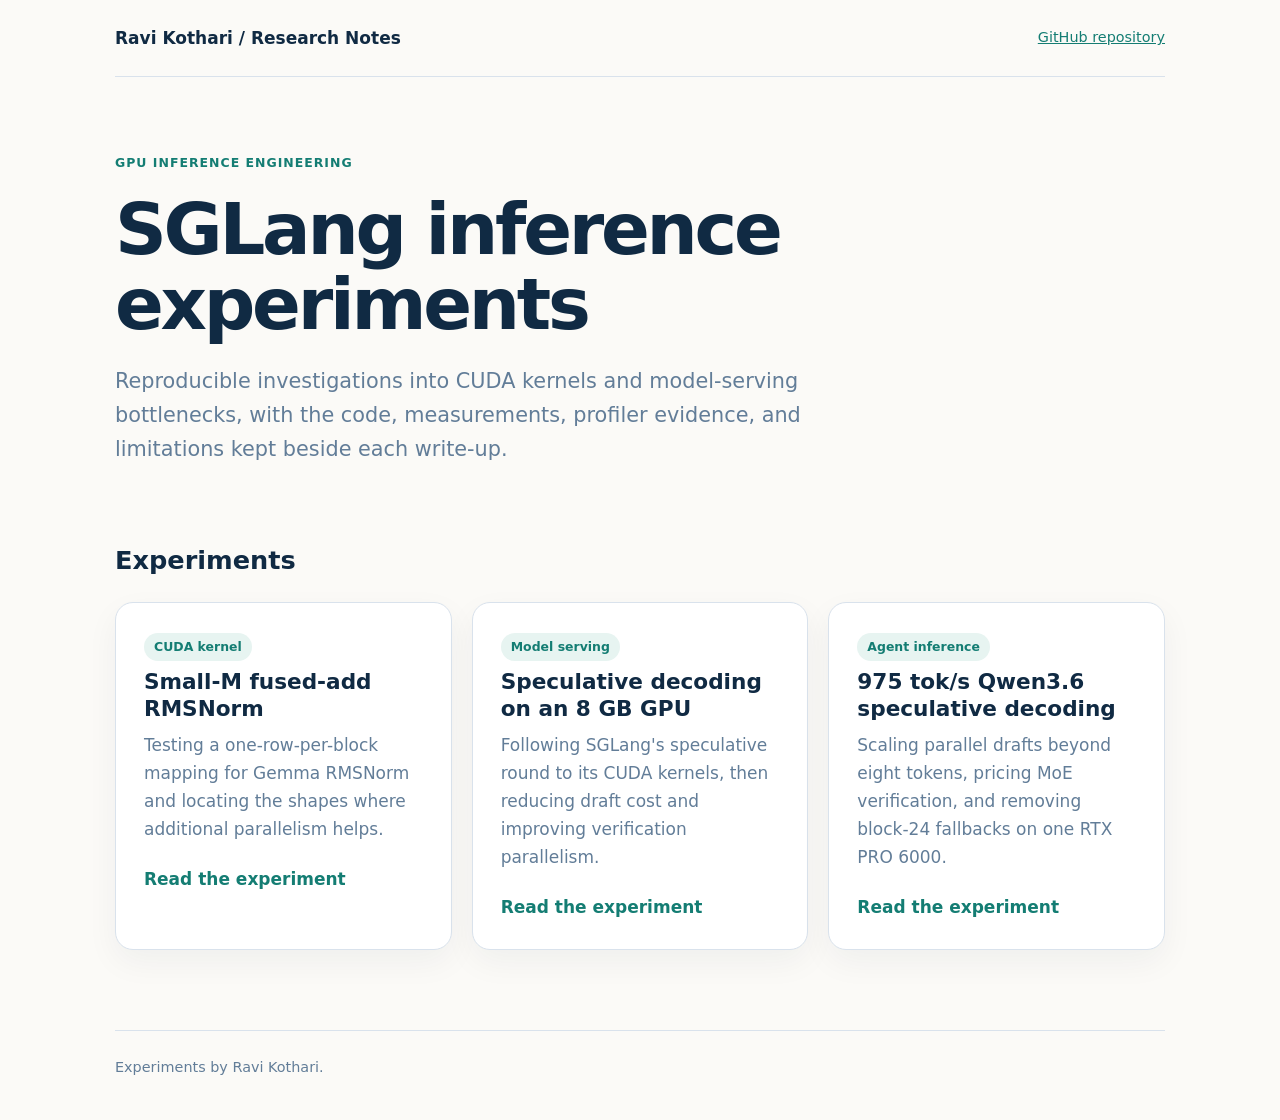
==== commit 2ddb14fc: "Add Qwen3.6 speculative decoding study" ====
--- a/index.html
+++ b/index.html
@@ -11,9 +11,9 @@
     a{color:var(--accent)}.wrap{width:min(100% - 36px,1050px);margin:auto}.top{display:flex;justify-content:space-between;align-items:center;padding:24px 0;border-bottom:1px solid var(--line)}
     .brand{font-weight:750;text-decoration:none;color:var(--ink)}.repo{font-size:.9rem}.hero{padding:76px 0 52px;max-width:820px}.eyebrow{color:var(--accent);font-weight:750;text-transform:uppercase;letter-spacing:.08em;font-size:.78rem}
     h1{font-size:clamp(2.25rem,7vw,4.5rem);line-height:1.05;letter-spacing:-.045em;margin:.25em 0}.lede{font-size:clamp(1.05rem,2vw,1.3rem);color:var(--muted);max-width:720px}
-    h2{font-size:1.6rem;margin:0 0 20px}.grid{display:grid;grid-template-columns:repeat(2,minmax(0,1fr));gap:20px;padding-bottom:80px}.card{background:var(--card);border:1px solid var(--line);border-radius:18px;padding:28px;box-shadow:0 12px 32px rgba(16,42,67,.05)}
+    h2{font-size:1.6rem;margin:0 0 20px}.grid{display:grid;grid-template-columns:repeat(3,minmax(0,1fr));gap:20px;padding-bottom:80px}.card{background:var(--card);border:1px solid var(--line);border-radius:18px;padding:28px;box-shadow:0 12px 32px rgba(16,42,67,.05)}
     .card h3{font-size:1.35rem;line-height:1.25;margin:8px 0}.card p{color:var(--muted);margin:0 0 22px}.tag{display:inline-block;background:var(--soft);color:var(--accent);padding:4px 10px;border-radius:999px;font-size:.78rem;font-weight:700}.open{font-weight:700;text-decoration:none}.open:hover{text-decoration:underline}
-    footer{border-top:1px solid var(--line);padding:25px 0 40px;color:var(--muted);font-size:.9rem}@media(max-width:650px){.grid{grid-template-columns:1fr}.hero{padding-top:52px}.repo{display:none}}
+    footer{border-top:1px solid var(--line);padding:25px 0 40px;color:var(--muted);font-size:.9rem}@media(max-width:900px){.grid{grid-template-columns:repeat(2,minmax(0,1fr))}}@media(max-width:650px){.grid{grid-template-columns:1fr}.hero{padding-top:52px}.repo{display:none}}
   </style>
 </head>
 <body>
@@ -30,6 +30,7 @@
         <div class="grid">
           <article class="card"><span class="tag">CUDA kernel</span><h3>Small-M fused-add RMSNorm</h3><p>Testing a one-row-per-block mapping for Gemma RMSNorm and locating the shapes where additional parallelism helps.</p><a class="open" href="experiments/rmsnorm/">Read the experiment</a></article>
           <article class="card"><span class="tag">Model serving</span><h3>Speculative decoding on an 8 GB GPU</h3><p>Following SGLang's speculative round to its CUDA kernels, then reducing draft cost and improving verification parallelism.</p><a class="open" href="experiments/speculative-decoding/">Read the experiment</a></article>
+          <article class="card"><span class="tag">Agent inference</span><h3>975 tok/s Qwen3.6 speculative decoding</h3><p>Scaling parallel drafts beyond eight tokens, pricing MoE verification, and removing block-24 fallbacks on one RTX PRO 6000.</p><a class="open" href="experiments/qwen36-speculative-decoding/">Read the experiment</a></article>
         </div>
       </section>
     </main>
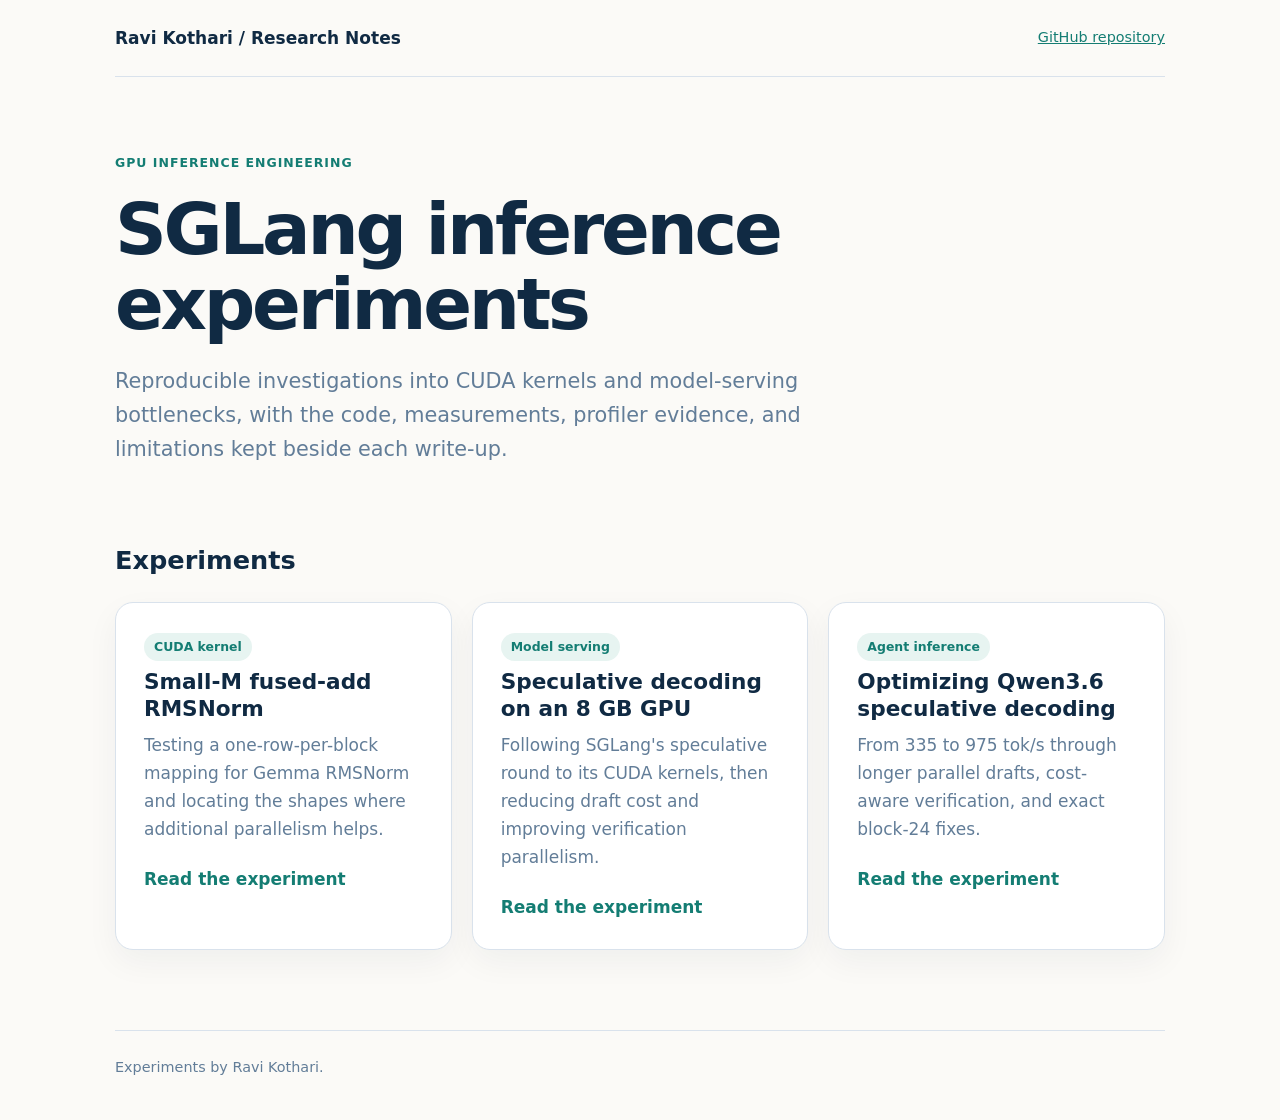
==== commit 0e6cda86: "Refine Qwen3.6 article and add profiling diagrams" ====
--- a/index.html
+++ b/index.html
@@ -30,7 +30,7 @@
         <div class="grid">
           <article class="card"><span class="tag">CUDA kernel</span><h3>Small-M fused-add RMSNorm</h3><p>Testing a one-row-per-block mapping for Gemma RMSNorm and locating the shapes where additional parallelism helps.</p><a class="open" href="experiments/rmsnorm/">Read the experiment</a></article>
           <article class="card"><span class="tag">Model serving</span><h3>Speculative decoding on an 8 GB GPU</h3><p>Following SGLang's speculative round to its CUDA kernels, then reducing draft cost and improving verification parallelism.</p><a class="open" href="experiments/speculative-decoding/">Read the experiment</a></article>
-          <article class="card"><span class="tag">Agent inference</span><h3>975 tok/s Qwen3.6 speculative decoding</h3><p>Scaling parallel drafts beyond eight tokens, pricing MoE verification, and removing block-24 fallbacks on one RTX PRO 6000.</p><a class="open" href="experiments/qwen36-speculative-decoding/">Read the experiment</a></article>
+          <article class="card"><span class="tag">Agent inference</span><h3>Optimizing Qwen3.6 speculative decoding</h3><p>From 335 to 975 tok/s through longer parallel drafts, cost-aware verification, and exact block-24 fixes.</p><a class="open" href="experiments/qwen36-speculative-decoding/">Read the experiment</a></article>
         </div>
       </section>
     </main>
